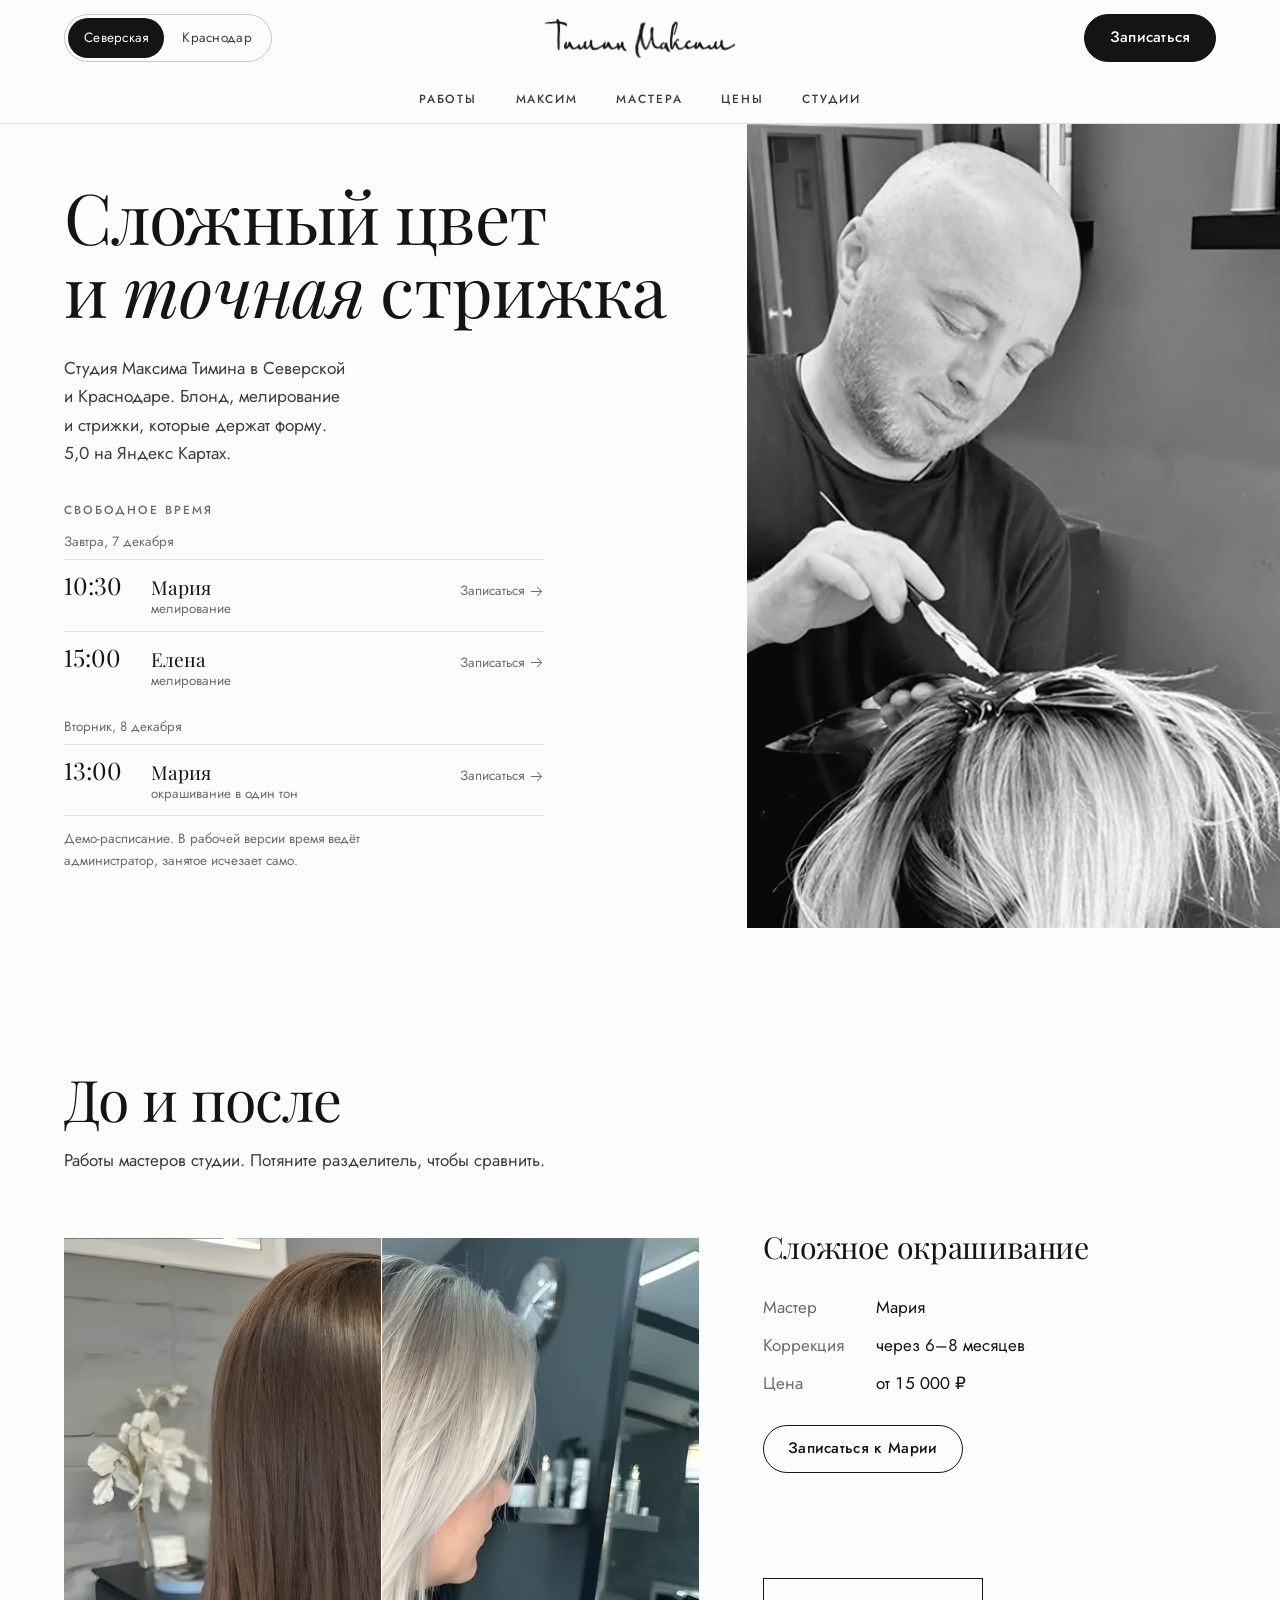
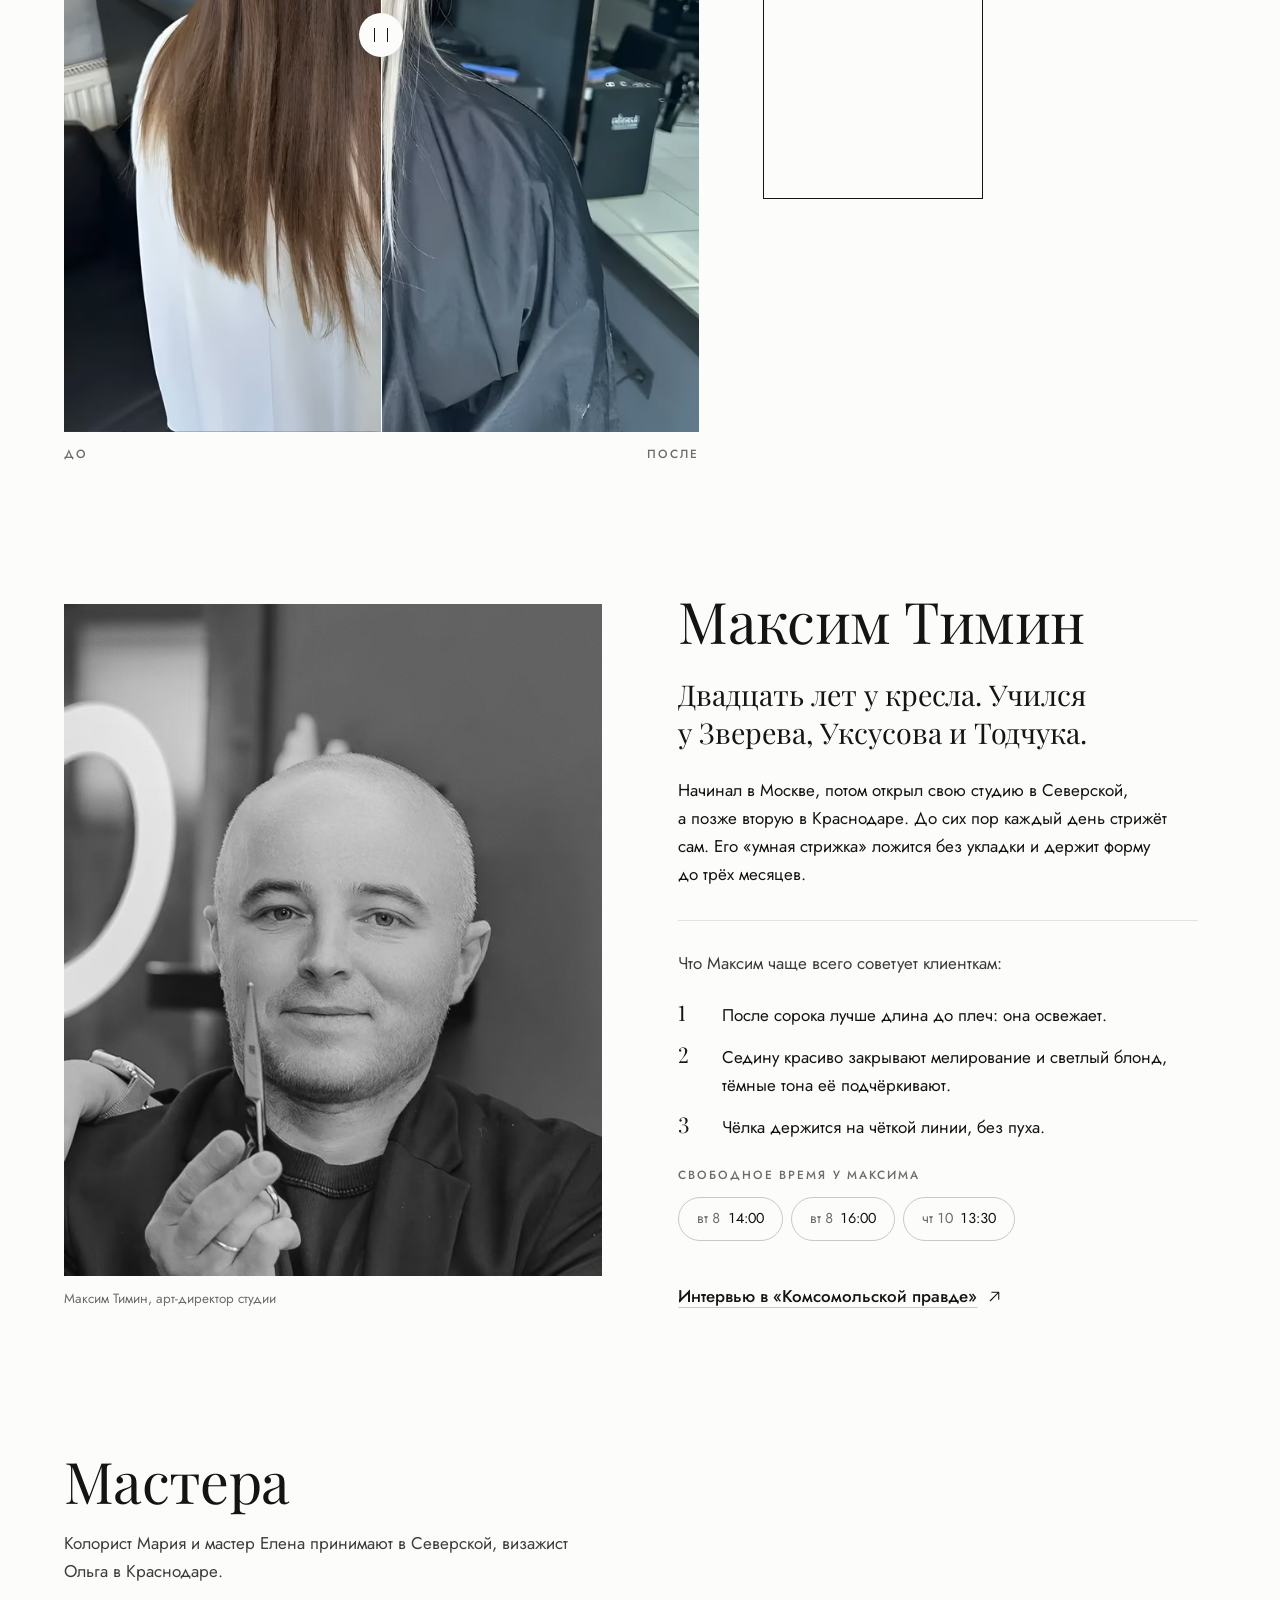
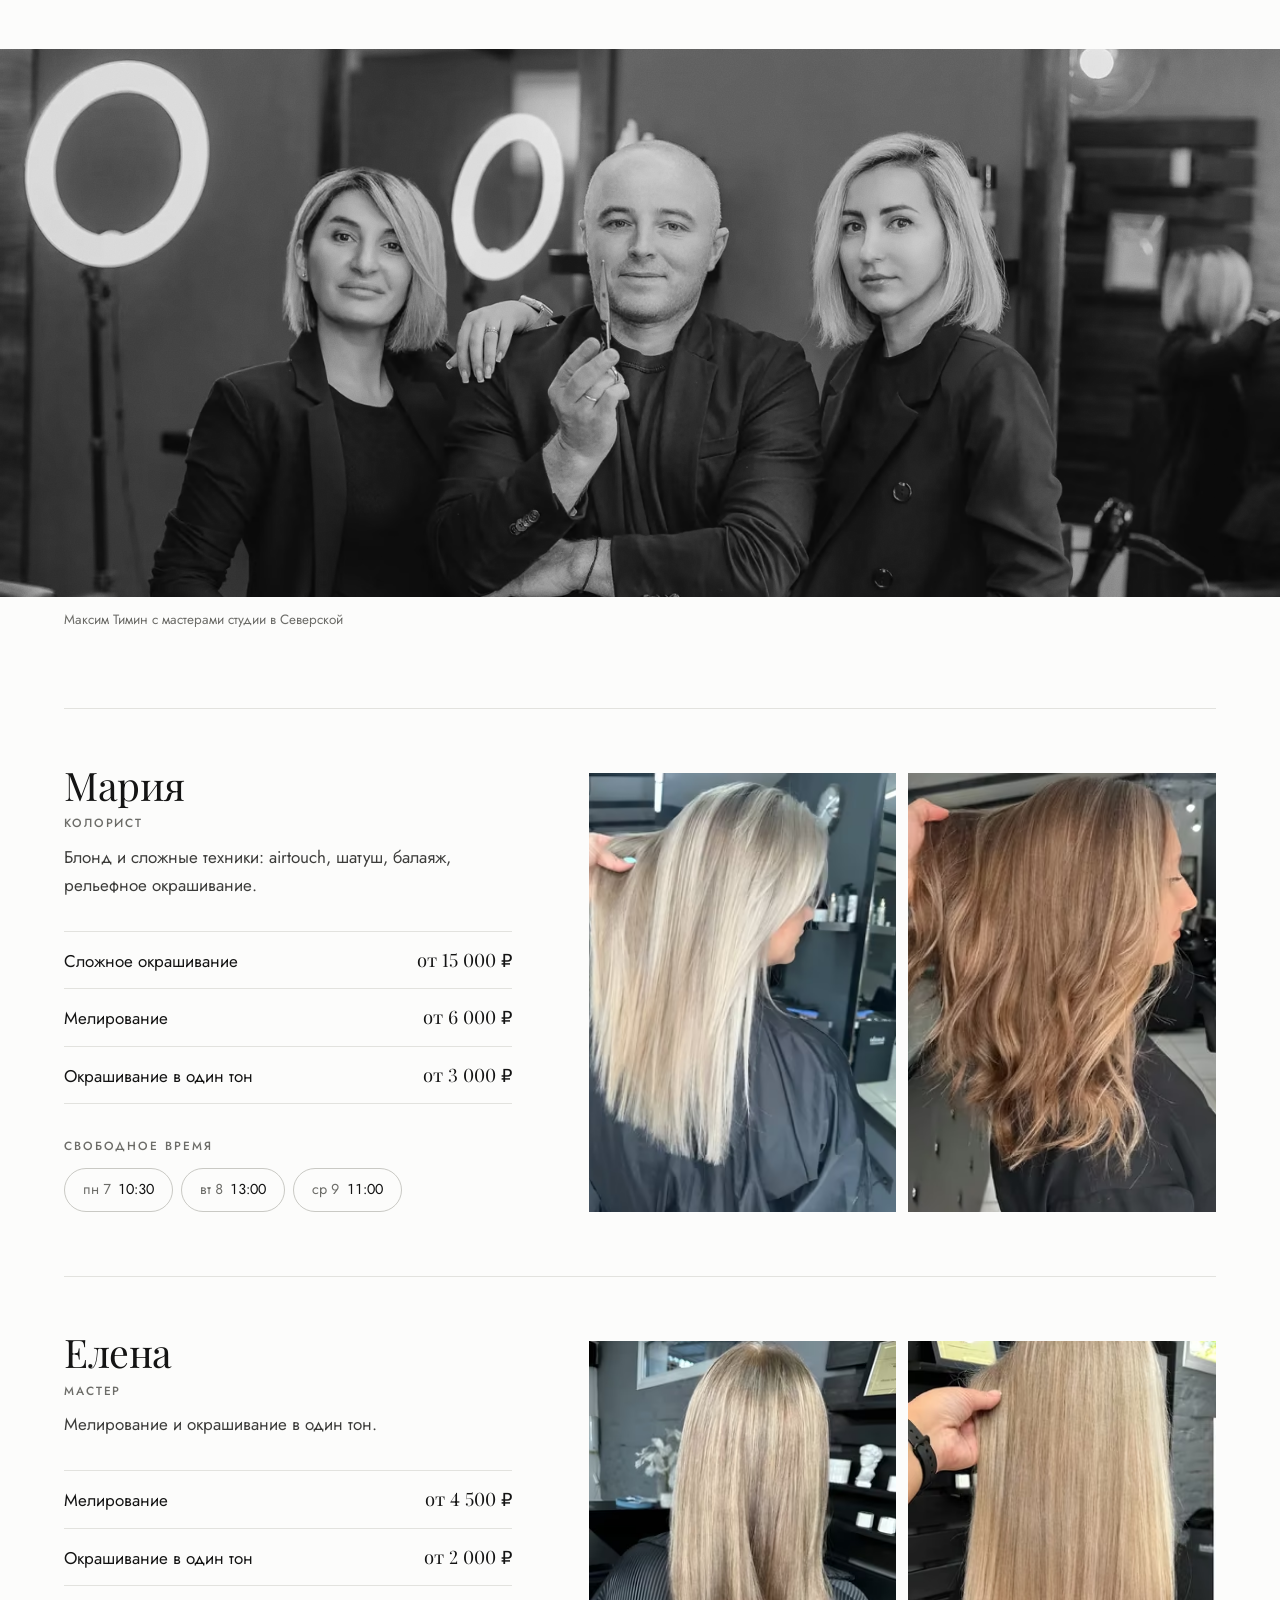
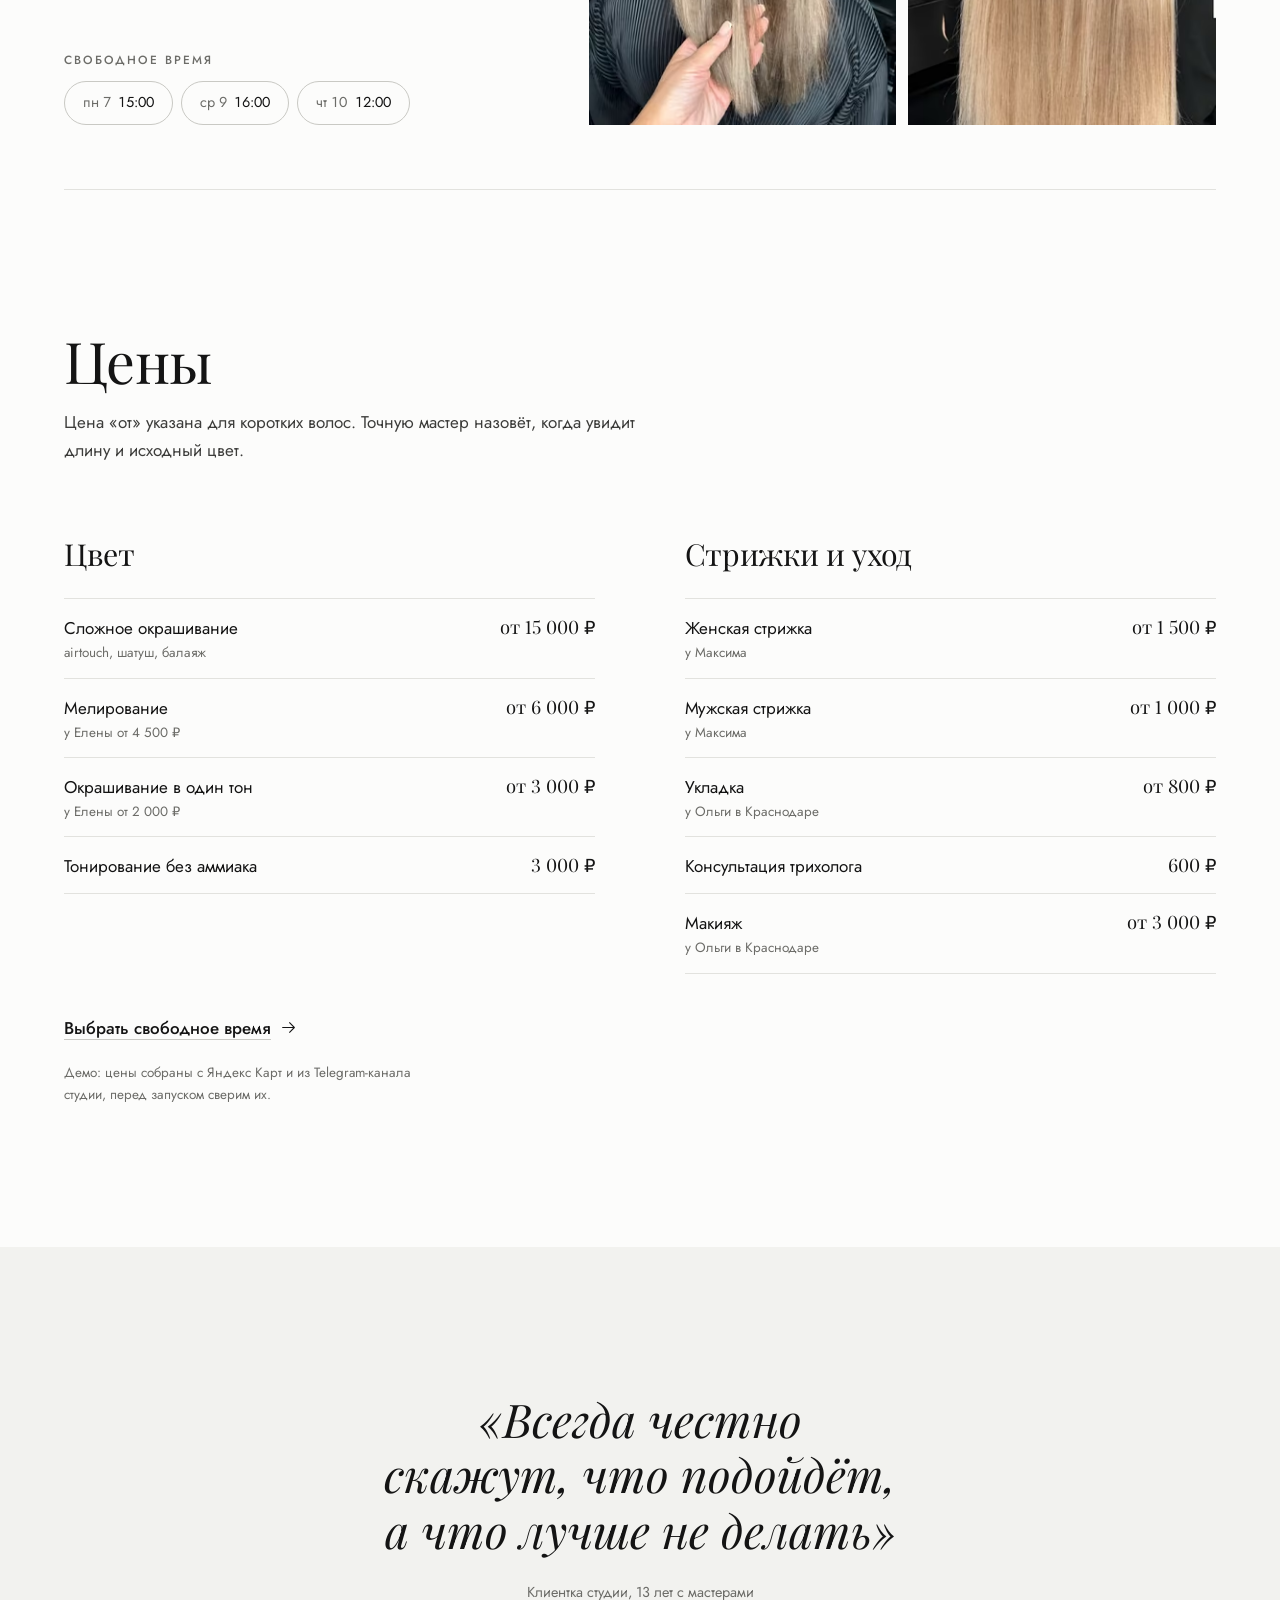
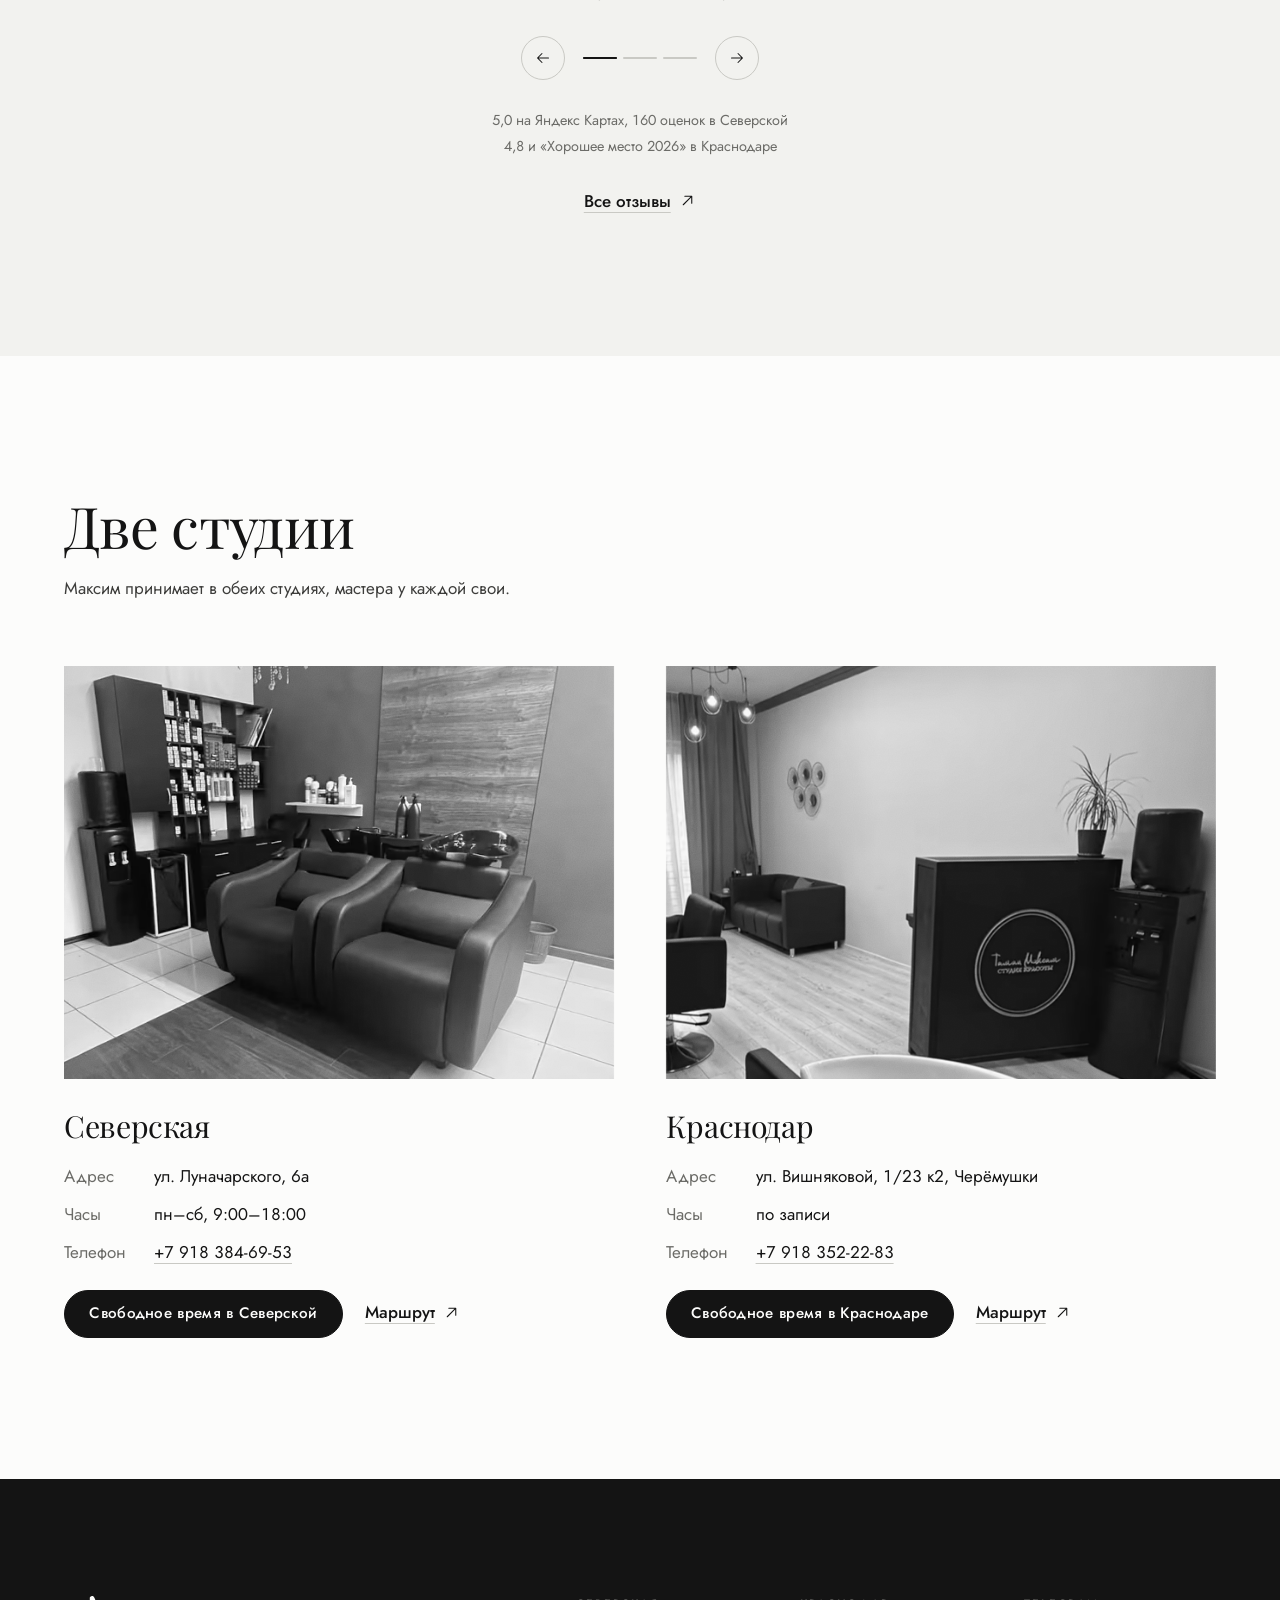
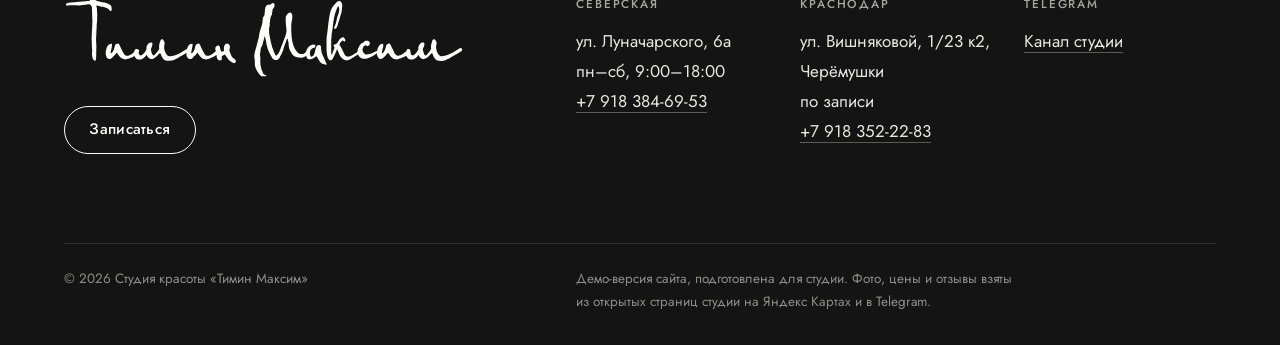
==== index.html @ d190ecc7 "Сайт 2026-10-08 00:38" ====
<!doctype html>
<html lang="ru">
<head>
<meta charset="utf-8">
<meta name="robots" content="noindex, nofollow">
<meta name="viewport" content="width=device-width, initial-scale=1, viewport-fit=cover">
<title>Тимин Максим · студия красоты</title>
<meta name="description" content="Сложное окрашивание, блонд и стрижки у Максима Тимина в Северской и Краснодаре. Ближайшее свободное время и запись онлайн.">
<meta name="theme-color" content="#FCFCFB">
<link rel="icon" href="img/favicon.svg" type="image/svg+xml">
<link rel="apple-touch-icon" href="img/apple-touch-icon.png">
<meta property="og:type" content="website">
<meta property="og:locale" content="ru_RU">
<meta property="og:site_name" content="Тимин Максим">
<meta property="og:title" content="Тимин Максим · сложный цвет и точная стрижка">
<meta property="og:description" content="Студия Максима Тимина в Северской и Краснодаре. Ближайшее свободное время и запись онлайн.">
<meta property="og:image" content="https://lxxryxcx-ai.github.io/timin/img/og.jpg">
<meta property="og:url" content="https://lxxryxcx-ai.github.io/timin/">
<meta property="og:image:width" content="1200">
<meta property="og:image:height" content="630">
<meta name="twitter:card" content="summary_large_image">
<script type="application/ld+json">
[{"@context":"https://schema.org","@type":"HairSalon","name":"Тимин Максим, студия красоты (Северская)","telephone":"+7 918 384-69-53","address":{"@type":"PostalAddress","streetAddress":"ул. Луначарского, 6а","addressLocality":"станица Северская","addressRegion":"Краснодарский край","addressCountry":"RU"},"openingHours":"Mo-Sa 09:00-18:00","priceRange":"от 1 000 ₽"},
{"@context":"https://schema.org","@type":"HairSalon","name":"Тимин Максим, студия красоты (Краснодар)","telephone":"+7 918 352-22-83","address":{"@type":"PostalAddress","streetAddress":"ул. Вишняковой, 1/23 к2","addressLocality":"Краснодар","addressRegion":"Краснодарский край","addressCountry":"RU"},"priceRange":"от 1 000 ₽"}]
</script>
<link rel="preload" as="image" type="image/avif" media="(max-width:900px)" imagesrcset="img/hero-m-320.avif 320w, img/hero-m-480.avif 480w, img/hero-m-640.avif 640w, img/hero-m-800.avif 800w, img/hero-m-1000.avif 1000w, img/hero-m-1200.avif 1200w" imagesizes="100vw" fetchpriority="high">
<link rel="preload" as="image" type="image/avif" media="(min-width:901px)" imagesrcset="img/hero-d-320.avif 320w, img/hero-d-480.avif 480w, img/hero-d-640.avif 640w, img/hero-d-800.avif 800w, img/hero-d-1000.avif 1000w, img/hero-d-1200.avif 1200w, img/hero-d-1600.avif 1600w" imagesizes="42vw" fetchpriority="high">
<link rel="preload" href="fonts/Playfair-400.woff2" as="font" type="font/woff2" crossorigin>
<link rel="preload" href="fonts/Playfair-italic-400.woff2" as="font" type="font/woff2" crossorigin>
<link rel="preload" href="fonts/Jost-400.woff2" as="font" type="font/woff2" crossorigin>
<style>@font-face{font-family:Jost;font-style:normal;font-weight:400;font-display:swap;src:url(fonts/Jost-400.woff2) format("woff2")}@font-face{font-family:Jost;font-style:normal;font-weight:500;font-display:swap;src:url(fonts/Jost-500.woff2) format("woff2")}@font-face{font-family:Playfair Display;font-style:normal;font-weight:400;font-display:swap;src:url(fonts/Playfair-400.woff2) format("woff2")}@font-face{font-family:Playfair Display;font-style:italic;font-weight:400;font-display:swap;src:url(fonts/Playfair-italic-400.woff2) format("woff2")}</style>
<script>(function(){var s=[],a=!1;function u(t){var e=t.parentNode;a||!e||e.tagName!=="PICTURE"||!e.hasAttribute("data-later")||(t.hasAttribute("srcset")&&(t.setAttribute("data-hold-srcset",t.getAttribute("srcset")),t.removeAttribute("srcset")),t.tagName==="IMG"&&t.hasAttribute("src")&&(t.setAttribute("data-hold-src",t.getAttribute("src")),t.removeAttribute("src")),s.push(t))}var i=new MutationObserver(function(t){t.forEach(function(e){e.addedNodes.forEach(function(r){r.nodeType===1&&(r.tagName==="SOURCE"||r.tagName==="IMG"?u(r):r.querySelectorAll&&[].forEach.call(r.querySelectorAll("picture[data-later] > *"),u))})})});i.observe(document.documentElement,{childList:!0,subtree:!0});function c(t,e){var r=t.getAttribute("data-hold-"+e);t.removeAttribute("data-hold-"+e),r!==null&&!t.hasAttribute(e)&&t.setAttribute(e,r)}function o(){a||(a=!0,i.disconnect(),s.forEach(function(t){c(t,"srcset"),c(t,"src")}))}document.addEventListener("load",function(t){t.target.closest&&t.target.closest(".hero-photo")&&o()},!0),document.addEventListener("error",function(t){t.target.closest&&t.target.closest(".hero-photo")&&o()},!0),addEventListener("scroll",o,{once:!0,passive:!0}),setTimeout(o,4e3)})();</script>
<style>:root{--paper:#FCFCFB;--ink:#141414;--ink-2:#3D3D3B;--mute:#6C6C68;--rule:#E2E2DE;--rule-2:#C9C9C4;--wash:#F2F2EF;--serif:"Playfair Display","Didot","Bodoni 72",Georgia,serif;--sans:"Jost","Futura","Century Gothic","Segoe UI",sans-serif;--t-display:clamp(2.6rem,1.55rem + 4.4vw,5.6rem);--t-h2:clamp(2.2rem,1.5rem + 2.6vw,3.9rem);--t-h3:clamp(1.45rem,1.25rem + .8vw,1.95rem);--t-body:1.0625rem;--t-small:.9rem;--t-caps:.74rem;--gutter:clamp(20px,5vw,72px);--maxw:1320px;--ease:cubic-bezier(.22,1,.36,1);--ease-soft:cubic-bezier(.4,0,.2,1);--t-hover:.4s;--ease-fill:cubic-bezier(.5,0,.15,1);--t-fill:.6s;color-scheme:light}*,*:before,*:after{box-sizing:border-box}html{-webkit-tap-highlight-color:transparent}picture{display:contents}source{display:none}html{-webkit-text-size-adjust:100%;scroll-behavior:smooth;scroll-padding-top:96px}body{margin:0;background:var(--paper);color:var(--ink);font:400 var(--t-body)/1.65 var(--sans);-webkit-font-smoothing:antialiased;text-rendering:optimizeLegibility;caret-color:var(--ink)}::selection{background:var(--ink);color:var(--paper)}.foot ::selection,.lb ::selection,.pill--ink::selection,.pill--ink ::selection{background:var(--paper);color:var(--ink)}img{max-width:100%;height:auto;display:block}a{color:inherit;text-underline-offset:.28em;text-decoration-thickness:1px}button,select{font:inherit;color:inherit}:focus-visible{outline:1px solid var(--ink);outline-offset:4px}.foot :focus-visible,.lb :focus-visible{outline-color:var(--paper)}[hidden]{display:none!important}.sr-only{position:absolute;width:1px;height:1px;margin:-1px;overflow:hidden;clip:rect(0,0,0,0);white-space:nowrap;border:0}h1,h2,h3{font-family:var(--serif);font-weight:400;margin:0;text-wrap:balance;letter-spacing:-.012em}h1 em,h2 em{font-style:italic}p{margin:0;text-wrap:pretty}.wrap{max-width:var(--maxw);margin-inline:auto;padding-inline:var(--gutter)}.caps{font-size:var(--t-caps);letter-spacing:.16em;text-transform:uppercase;font-weight:500}.mute{color:var(--mute)}.num{font-variant-numeric:tabular-nums lining-nums}.ic{width:1em;height:1em;flex:none;fill:currentColor}@supports not selector(::-webkit-scrollbar){html{scrollbar-color:#C9C9C4 var(--paper);scrollbar-width:thin}}::-webkit-scrollbar{width:10px;height:6px}::-webkit-scrollbar-track{background:var(--paper)}::-webkit-scrollbar-thumb{background:#c9c9c4;border-radius:999px;border:3px solid var(--paper)}.wordmark{display:block;aspect-ratio:3489/733;height:auto}.pill{display:inline-flex;align-items:center;justify-content:center;gap:.6em;min-height:48px;padding:0 1.6em;border-radius:999px;border:1px solid var(--ink);background:transparent;font-weight:500;font-size:.95rem;letter-spacing:.02em;text-decoration:none;cursor:pointer;white-space:nowrap;transition:background-color var(--t-hover) var(--ease-soft),color var(--t-hover) var(--ease-soft),border-color var(--t-hover) var(--ease-soft),transform .15s var(--ease)}.pill:active{transform:translateY(1px)}.pill--ink{background:var(--ink);color:var(--paper)}.pill--quiet{border-color:var(--rule-2)}.pill,.chip{position:relative}@media(hover:hover){.pill:hover{background:var(--ink);color:var(--paper)}.pill--ink:hover,.pill--light:hover{background:var(--paper);color:var(--ink)}}.textlink{position:relative;display:inline-flex;align-items:center;gap:.5em;font-weight:500;text-decoration:underline;text-decoration-color:var(--rule-2);transition:text-decoration-color var(--t-hover) var(--ease-soft)}@media(hover:hover){.textlink:hover{text-decoration-color:var(--ink)}}.textlink .ic{transition:transform .3s var(--ease)}.textlink:after{content:"";position:absolute;top:-8px;right:-4px;bottom:-8px;left:-4px}@media(hover:hover){.textlink:hover .ic{transform:translate(3px)}}.mast{position:sticky;top:env(safe-area-inset-top,0px);z-index:40;background:var(--paper);border-bottom:1px solid transparent;transition:border-color .3s var(--ease)}.mast.is-stuck{border-bottom-color:var(--rule)}.mast-row{display:grid;grid-template-columns:1fr auto 1fr;align-items:center;gap:16px;min-height:76px}.mast .brand{position:relative;color:var(--ink);text-decoration:none;justify-self:center}.brand:after{content:"";position:absolute;top:-8px;right:-6px;bottom:-8px;left:-6px}.mast-left{justify-self:start}.mast-right{justify-self:end;display:flex;gap:12px;align-items:center}.subnav{border-bottom:1px solid var(--rule)}@media(max-width:900px){.subnav{display:none}}.subnav .wrap{display:flex;justify-content:center;gap:clamp(20px,3vw,44px);padding-block:12px 14px}.subnav a{text-decoration:none;color:var(--ink-2);transition:color var(--t-hover) var(--ease-soft)}@media(hover:hover){.subnav a:hover{color:var(--ink)}}.branch{display:inline-flex;gap:2px;padding:3px;border:1px solid var(--rule-2);border-radius:999px;position:relative}.branch:before{content:"";position:absolute;top:3px;bottom:3px;left:0;width:var(--bw,0px);transform:translate(var(--bx,0px));border-radius:999px;background:var(--ink);transition:transform var(--t-fill) var(--ease-fill),width var(--t-fill) var(--ease-fill)}.branch:not(.ready):before{transition:none}.branch button{position:relative;z-index:1;display:inline-flex;align-items:center;min-height:40px;border:0;background:none;border-radius:999px;padding:0 16px;font-size:.84rem;letter-spacing:.02em;color:var(--ink-2);cursor:pointer;transition:background-color var(--t-hover) var(--ease-soft),color .18s var(--ease-soft)}.branch button:after{content:"";position:absolute;top:-4px;right:-1px;bottom:-4px;left:-1px}.branch button:focus-visible{outline-offset:-1px}.branch button[aria-pressed=true]:focus-visible{outline-color:var(--paper);outline-offset:-4px}.branch button[aria-pressed=true]{color:var(--paper);transition:color .3s var(--ease-soft) .1s}.branch:not(.ready) button[aria-pressed=true]{background:var(--ink)}@media(hover:hover){.branch button[aria-pressed=false]:hover{color:var(--ink);background:var(--wash)}}@media(max-width:900px){.mast-row{grid-template-columns:auto 1fr;min-height:64px}.mast .brand{justify-self:start;order:-1}.mast-left,.mast-nav{display:none}.mast-right .pill{min-height:44px;padding:0 1.15em;font-size:.88rem}}.hero{container-type:inline-size;display:grid;grid-template-columns:minmax(0,7fr) minmax(0,5fr);min-height:min(calc(100svh - 120px),820px)}.hero-copy{display:flex;flex-direction:column;justify-content:flex-start;gap:28px;padding:max(56px,calc((min(100svh - 120px,820px) - 700px)/2)) clamp(24px,4vw,64px) 56px;padding-left:max(var(--gutter),calc((100cqw - var(--maxw))/2 + var(--gutter)));min-width:0}.hero h1{font-size:clamp(2.6rem,1.5rem + 3.6vw,4.5rem);line-height:1.04}.hero h1 .nw{white-space:nowrap}@media(max-width:900px){.hero h1{font-size:min(clamp(2.6rem,1.5rem + 3.6vw,4.5rem),calc((100cqw - 2 * var(--gutter)) / 8.8))}}@media(min-width:901px)and (max-width:1099px){.hero h1{font-size:5.4vw}}.film{position:relative}.film:after{content:"";position:absolute;top:0;right:0;bottom:0;left:0;pointer-events:none;opacity:.16;mix-blend-mode:overlay;background-image:url("data:image/svg+xml;utf8,<svg xmlns='http://www.w3.org/2000/svg' width='220' height='220'><filter id='n'><feTurbulence type='fractalNoise' baseFrequency='.85' numOctaves='2' stitchTiles='stitch'/><feColorMatrix values='0 0 0 0 .5  0 0 0 0 .5  0 0 0 0 .5  0 0 0 1.4 -.2'/></filter><rect width='100%' height='100%' filter='url(%23n)'/></svg>")}.hero .lede{max-width:34ch;color:var(--ink-2);font-size:1.08rem}.hero-photo{margin:0;position:relative;min-height:520px;background:var(--wash)}.hero-photo img{position:absolute;top:0;right:0;bottom:0;left:0;width:100%;height:100%;object-fit:cover;object-position:50% 28%}.slots-block{display:grid;gap:12px;margin-top:4px;max-width:30rem}.slots-top{display:flex;justify-content:space-between;align-items:center;gap:12px;flex-wrap:wrap}.hero .branch-m{display:none}.slots{list-style:none;margin:0;padding:0;display:grid}.slots .tt-day{font-size:.84rem;color:var(--mute);padding:14px 0 6px}.slots .tt-day:first-child{padding-top:0}.slot{display:grid;grid-template-columns:4.3rem minmax(0,1fr) auto;align-items:baseline;gap:4px 18px;width:100%;padding:13px 0;border:0;border-top:1px solid var(--rule);background:none;text-align:left;cursor:pointer;color:var(--ink)}.slots li:last-child .slot{border-bottom:1px solid var(--rule)}.slot:focus-visible{outline:0;border-top-color:var(--ink);box-shadow:0 1px 0 var(--ink);position:relative;z-index:1}.slots li:last-child .slot:focus-visible{border-bottom-color:var(--ink);box-shadow:none}.slot:focus-visible .go{color:var(--ink)}.slot .go,.slot .pick{grid-column:3;grid-row:1;justify-self:end}.slot .go{display:inline-flex;align-items:center;gap:.4em;font-size:.84rem;color:var(--mute);transition:color var(--t-hover) var(--ease-soft),opacity .3s var(--ease-soft) .14s}.slot .go .ic{width:15px;height:15px;transition:transform .3s var(--ease)}@media(hover:hover){.slot:hover .go{color:var(--ink)}}@media(hover:hover){.slot:hover .go .ic{transform:translate(3px)}}.slot .t{font-family:var(--serif);font-size:1.5rem;line-height:1;font-variant-numeric:lining-nums tabular-nums}.slot .who{font-family:var(--serif);font-size:1.2rem;line-height:1.2}.slot .who small{display:block;font-family:var(--sans);font-size:.84rem;color:var(--mute);margin-top:2px}.slot .pick{display:inline-block;opacity:0;transform:scale(.9);pointer-events:none;transition:opacity .14s cubic-bezier(.4,0,1,1),transform .14s cubic-bezier(.4,0,1,1);font-size:.74rem;letter-spacing:.16em;text-transform:uppercase;font-weight:500;padding:6px 10.85px 6px 11.25px;border-radius:999px;background:var(--ink);color:var(--paper)}.slot[aria-pressed=true] .go{opacity:0;transition:color var(--t-hover) var(--ease-soft),opacity .14s cubic-bezier(.4,0,1,1)}.slot[aria-pressed=true] .pick{opacity:1;transform:none;transition:opacity .35s var(--ease-soft) .14s,transform .55s var(--ease) .14s}.demo{font-size:.84rem;color:var(--mute);max-width:46ch}@media(max-width:900px){.hero{grid-template-columns:1fr;min-height:0}.hero-photo{order:-1;min-height:0;aspect-ratio:4/3;max-width:100%}.hero-photo img{object-position:50% 8%}.hero-copy{padding:32px var(--gutter) 48px;gap:22px}.hero .branch-m{display:inline-flex}}section{padding-block:clamp(80px,11vw,160px)}section[id]{scroll-margin-top:calc(29px - clamp(80px,11vw,160px))}#maxim,#masters,#prices{scroll-margin-top:29px}.sh{display:grid;gap:18px;margin-bottom:clamp(36px,5vw,64px);max-width:60ch}.sh h2{font-size:var(--t-h2);line-height:1.04}.sh p{color:var(--ink-2)}.works{display:grid;grid-template-columns:minmax(0,7fr) minmax(0,5fr);column-gap:clamp(32px,5vw,80px);row-gap:12px;align-items:start}.cmp-wrap{display:contents}.cmp{grid-column:1;grid-row:1}.cmp-cap{grid-column:1;grid-row:2}.work-info{grid-column:2;grid-row:1}.cmp{position:relative;aspect-ratio:4/5;width:100%;max-width:100%;overflow:hidden;background:var(--wash);touch-action:pan-y;user-select:none;-webkit-user-select:none}.cmp img{position:absolute;top:0;right:0;bottom:0;left:0;width:100%;height:100%;object-fit:cover;pointer-events:none;transition:opacity .45s var(--ease)}.cmp.is-swap img{opacity:0}.work-info [id^=w-]{transition:opacity .35s var(--ease),background-color var(--t-hover) var(--ease-soft),color var(--t-hover) var(--ease-soft),border-color var(--t-hover) var(--ease-soft)}.work-info>:not(.thumbs){transition:opacity .35s var(--ease)}.work-info.is-swap>:not(.thumbs){opacity:0}.cmp .before{clip-path:inset(0 calc(100% - var(--pos,50%)) 0 0)}.cmp .bar{position:absolute;top:0;bottom:0;left:var(--pos,50%);width:1px;margin-left:-.5px;background:#fff;pointer-events:none}.cmp .knob{position:absolute;top:50%;left:var(--pos,50%);width:44px;height:44px;margin:-22px 0 0 -22px;border-radius:999px;background:var(--paper);display:grid;place-items:center;pointer-events:none;box-shadow:0 6px 18px #1414142e}.cmp .knob:before{content:"";width:14px;height:14px;border-left:1px solid var(--ink);border-right:1px solid var(--ink)}.cmp{cursor:ew-resize}.cmp input{position:absolute;top:0;right:0;bottom:0;left:0;width:100%;height:100%;margin:0;opacity:0;pointer-events:none}@property --pos{syntax:"<percentage>";inherits:true;initial-value:50%}.cmp input:focus-visible~.knob{outline:1px solid #fff;outline-offset:4px}.cmp-cap{display:flex;justify-content:space-between}.work-info{display:flex;flex-direction:column;gap:28px;min-width:0}@media(min-width:901px){.works{align-items:stretch}.cmp{min-height:100%}.work-info .thumbs{margin-top:auto}.work-info h3{margin-top:-.2825em}}.work-info h3{font-size:var(--t-h3);line-height:1.15}.facts{margin:0;display:grid;grid-template-columns:5em minmax(0,1fr);gap:10px 28px}.facts dt{color:var(--mute)}.facts dd{margin:0;font-variant-numeric:tabular-nums lining-nums}.facts>div{display:contents}.thumbs{display:grid;grid-template-columns:repeat(4,minmax(0,1fr));gap:8px}.thumbs button{padding:0;border:0;background:none;cursor:pointer;position:relative}.thumbs button img{clip-path:inset(0);transition:clip-path .45s var(--ease)}.thumbs button:after{content:"";position:absolute;top:0;right:0;bottom:0;left:0;border:1px solid var(--ink);opacity:0;pointer-events:none;transition:opacity var(--t-hover) var(--ease-soft),border-color var(--t-hover) var(--ease-soft)}.thumbs button[aria-selected=true] img{clip-path:inset(5px)}.thumbs button[aria-selected=true]:after{opacity:1}@media(hover:hover){.thumbs button[aria-selected=false]:hover img{clip-path:inset(5px)}.thumbs button[aria-selected=false]:hover:after{opacity:1;border-color:var(--rule-2)}}.thumbs button:focus-visible{outline-offset:4px}.thumbs img{aspect-ratio:4/5;width:100%;object-fit:cover}@media(min-width:960px){.thumbs{grid-template-columns:repeat(2,minmax(0,1fr));gap:12px}.thumbs img{aspect-ratio:1}}@media(max-width:900px){.works{grid-template-columns:minmax(0,1fr)}.work-info{grid-column:1;grid-row:3;margin-top:24px}.work-info .thumbs{margin-bottom:12px}}.feature{display:grid;grid-template-columns:minmax(0,6fr) minmax(0,6fr);gap:clamp(32px,6vw,96px);align-items:start}.feature figure{margin:0}.feature figure img{width:100%;aspect-ratio:4/5;object-fit:cover;object-position:50% 30%}.feature figcaption{margin-top:12px;font-size:.84rem;color:var(--mute)}.feature .txt{display:flex;flex-direction:column;gap:24px;min-width:0;max-width:52ch}@media(min-width:901px){.feature{align-items:stretch}.feature figure{display:flex;flex-direction:column}.feature figure .film{flex:1 0 auto;aspect-ratio:4/5}.feature figure img{height:100%;aspect-ratio:auto}.feature h2{margin-top:-.2275em}.feature .txt>:last-child{margin-top:auto}}.feature h2{font-size:var(--t-h2);line-height:1.04}.feature .lead{font-family:var(--serif);font-size:clamp(1.35rem,1.15rem + .8vw,1.8rem);line-height:1.35}.rules-in{margin-top:8px;padding-top:28px;border-top:1px solid var(--rule);color:var(--ink-2)}.rules{list-style:none;margin:0;padding:0;display:grid;gap:14px;counter-reset:r}.rules li{display:grid;grid-template-columns:32px 1fr;gap:12px;align-items:baseline;counter-increment:r}.rules li:before{content:counter(r);font-family:var(--serif);font-size:1.35rem;line-height:1;font-variant-numeric:lining-nums}@media(max-width:900px){.feature{grid-template-columns:1fr}}.band{margin:0}.band img{width:100%;aspect-ratio:21/9;object-fit:cover;object-position:50% 32%}@media(max-width:700px){.band img{aspect-ratio:4/3}}.band figcaption{font-size:.84rem;margin-top:12px}.masters{display:grid;margin-top:clamp(40px,6vw,80px)}.m{display:grid;grid-template-columns:minmax(0,5fr) minmax(0,7fr);grid-template-areas:"head shots" "prices shots" "when shots";grid-template-rows:auto auto 1fr;gap:32px clamp(32px,6vw,96px);padding-block:clamp(40px,5vw,64px);border-top:1px solid var(--rule);align-items:start}.masters{border-bottom:1px solid var(--rule)}.m.no-shots{grid-template-columns:repeat(3,minmax(0,1fr));grid-template-areas:"head prices when";grid-template-rows:auto}.m-head{grid-area:head;display:grid;gap:10px;min-width:0}.m h3{font-size:clamp(1.9rem,1.5rem + 1.2vw,2.6rem);line-height:1.05}.m-head .role{margin-top:-2px}.m-head p:last-child{color:var(--ink-2);max-width:40ch}.m-prices{grid-area:prices;min-width:0}.m .shots{grid-area:shots;display:grid;grid-template-columns:repeat(2,minmax(0,1fr));gap:12px}.m .shots picture{display:block;min-width:0}@media(min-width:901px){.m .shots{align-self:stretch;grid-auto-rows:1fr}.m .shots img{height:100%;min-height:100%}.m h3{margin-top:-.2325em}.m:not(.no-shots) .when{align-self:end}}.m .shots img{aspect-ratio:4/5;width:100%;object-fit:cover;cursor:zoom-in;transition:opacity var(--t-hover) var(--ease-soft)}.m .when{grid-area:when;display:grid;gap:12px;align-content:start}@media(min-width:901px){.m.no-shots .when{margin-top:-5px}}.chips{display:flex;flex-wrap:wrap;gap:8px}.chip .cd{color:var(--mute);margin-right:.5em;transition:color var(--t-hover) var(--ease-soft)}.chip[aria-pressed=true] .cd{color:#a7a7a2}.chip{min-height:44px;padding:0 18px;border-radius:999px;border:1px solid var(--rule-2);background:none;cursor:pointer;font-size:.9rem;font-variant-numeric:tabular-nums lining-nums;transition:background-color var(--t-hover) var(--ease-soft),color var(--t-hover) var(--ease-soft),border-color var(--t-hover) var(--ease-soft)}@media(hover:hover){.chip:hover{border-color:var(--ink)}}.chip:focus-visible{outline-offset:2px}.chip[aria-pressed=true]{border-color:var(--ink);background:var(--ink);color:var(--paper)}@media(max-width:900px){.m,.m.no-shots{grid-template-columns:minmax(0,1fr);grid-template-areas:"head" "shots" "prices" "when";grid-template-rows:auto;gap:24px}.m.no-shots{grid-template-areas:"head" "prices" "when"}}.prices{display:grid;grid-template-columns:repeat(2,minmax(0,1fr));gap:clamp(40px,7vw,120px)}.pg h3{font-size:var(--t-h3);margin-bottom:20px}.pr{display:flex;justify-content:space-between;align-items:baseline;gap:24px;padding-block:13px;border-top:1px solid var(--rule)}.pr:last-child{border-bottom:1px solid var(--rule)}.pr small{display:block;color:var(--mute);font-size:.84rem}.pr .v{white-space:nowrap;font-family:var(--serif);font-size:1.15rem;font-variant-numeric:lining-nums tabular-nums}.pgo{margin-top:40px}.pgo+.demo{margin-top:20px}.pnote{margin-top:20px;font-size:.84rem;color:var(--mute);max-width:70ch}@media(max-width:800px){.prices{grid-template-columns:1fr}}.reviews{display:grid;justify-items:center;text-align:center;gap:28px}.reviews .rating{font-size:var(--t-small);line-height:1.75;text-wrap:wrap}.reviews h2{font-size:var(--t-h2)}.qstage{display:grid;width:min(100%,46rem);margin-top:4px}.qslide{grid-area:1/1;margin:0;display:grid;align-content:center;gap:22px;pointer-events:none}.qslide>*{opacity:0}.qslide.is-on{pointer-events:auto}.qslide.is-on>*{opacity:1}.qslide blockquote{margin:0;text-wrap:balance}.qslide q{font-family:var(--serif);font-style:italic;font-size:clamp(1.8rem,1.3rem + 2vw,3rem);line-height:1.2;quotes:"\ab" "\bb";text-wrap:balance}.qslide figcaption{color:var(--mute);font-size:var(--t-small)}.qnav{display:flex;gap:18px;align-items:center;margin-top:4px}.qbars{display:flex;gap:6px}.qbars button{width:34px;height:44px;padding:0;border:0;background:none;cursor:pointer;position:relative}.qbars button:before,.qbars button:after{content:"";position:absolute;left:0;right:0;top:50%;height:2px;margin-top:-1px;border-radius:2px}.qbars button:before{background:var(--rule-2);transition:background-color var(--t-hover) var(--ease-soft)}@media(hover:hover){.qbars button[aria-selected=false]:hover:before{background:#a7a7a2}}.qbars button[aria-selected=true]:before{background:var(--mute)}.qbars button:focus-visible{outline:0}.qbars button:focus-visible:before{border-radius:999px;box-shadow:0 0 0 4px var(--wash),0 0 0 5px var(--ink)}.qbars button:after{background:var(--ink);transform:scaleX(0);transform-origin:left}.qbars button.done:after{transform:none;background:var(--rule-2)}.qbars button[aria-selected=true]:after{animation:qfill var(--qdur,6s) linear forwards}.reviews.is-paused .qbars button[aria-selected=true]:after,.reviews:not(.is-live) .qbars button[aria-selected=true]:after{animation-play-state:paused}@media(prefers-reduced-motion:reduce){.qbars button[aria-selected=true]:after{transform:none}}@keyframes qfill{to{transform:none}}.qnav>button{width:44px;height:44px;border-radius:999px;border:1px solid var(--rule-2);background:none;cursor:pointer;display:grid;place-items:center;transition:border-color var(--t-hover) var(--ease-soft)}@media(hover:hover){.qnav>button:hover{border-color:var(--ink)}}.qnav .ic{width:16px;height:16px}.qnav .flip{transform:scaleX(-1)}.studios{display:grid;grid-template-columns:repeat(2,minmax(0,1fr));gap:clamp(32px,4vw,56px)}.studio{display:grid;gap:18px;align-content:start;min-width:0}.studio img{width:100%;aspect-ratio:4/3;object-fit:cover}.studio h3{font-size:var(--t-h3);line-height:1.15;margin-top:12px}.studio dl{margin:0;display:grid;grid-template-columns:auto 1fr;gap:10px 28px}.studio dt{color:var(--mute)}.studio dd{margin:0;font-variant-numeric:tabular-nums lining-nums}.tel{position:relative;text-decoration:underline;text-decoration-color:var(--rule-2);text-underline-offset:.28em;font-variant-numeric:tabular-nums lining-nums;transition:text-decoration-color var(--t-hover) var(--ease-soft)}@media(hover:hover){.tel:hover{text-decoration-color:var(--ink)}}.tel:after,.foot address a:after{content:"";position:absolute;top:-10px;right:-4px;bottom:-10px;left:-4px}.foot address a{position:relative}.studio .row{display:flex;flex-wrap:wrap;align-items:baseline;gap:12px 22px;margin-top:6px}@media(max-width:800px){.studios{grid-template-columns:minmax(0,1fr)}}.foot{background:var(--ink);color:var(--paper);padding-block:clamp(72px,9vw,120px) 32px}body.pad-ease{transition:padding-bottom .45s var(--ease)}.foot-grid{display:grid;grid-template-columns:minmax(0,5fr) repeat(3,minmax(0,2fr));gap:40px 32px;align-items:start}.foot h3{font-family:var(--sans);font-size:var(--t-caps);letter-spacing:.16em;text-transform:uppercase;font-weight:500;color:#a7a7a2;margin-bottom:14px}.foot address{font-style:normal;line-height:1.75;color:#e6e6e2}.foot a:not(.pill){color:#e6e6e2;text-decoration-color:#5a5a57;transition:text-decoration-color var(--t-hover) var(--ease-soft)}@media(hover:hover){.foot a:not(.pill):hover{text-decoration-color:#e6e6e2}}.foot .brandcol{display:grid;gap:28px;justify-items:start}.pill--light{border-color:var(--paper);color:var(--paper)}@media(max-width:900px){.foot-grid{grid-template-columns:1fr 1fr}.foot .brandcol{grid-column:1 / -1}}@media(max-width:420px){.foot-grid{grid-template-columns:1fr}}a[href^="tel:"]{white-space:nowrap}.foot .wordmark{width:min(400px,70vw)}.foot-base{margin-top:clamp(56px,7vw,96px);padding-top:24px;border-top:1px solid #2C2C2A;display:grid;grid-template-columns:minmax(0,5fr) repeat(3,minmax(0,2fr));gap:12px 32px;font-size:.84rem;color:#8e8e89}.foot-base p{grid-column:2 / -1;max-width:60ch}@media(max-width:900px){.foot-base{grid-template-columns:minmax(0,1fr)}.foot-base p{grid-column:auto}}.book{position:fixed;left:0;right:0;bottom:0;z-index:50;background:var(--paper);border-top:1px solid var(--ink);padding:16px var(--gutter) calc(16px + env(safe-area-inset-bottom,0px));transform:translateY(105%);visibility:hidden;transition:transform .45s var(--ease),visibility 0s linear .45s}.book.is-open{transform:none;visibility:visible;transition:transform .45s var(--ease),visibility 0s}.book .in{max-width:calc(var(--maxw) - 2*var(--gutter));margin:0 auto;display:grid;grid-template-columns:minmax(0,1fr) auto;grid-template-areas:"what x" "act act" "note note";gap:12px 16px;align-items:center}.bk-what{grid-area:what;min-width:0;transition:opacity .2s var(--ease-soft)}.book.is-picking .bk-what,.book.is-picking .bk-x{opacity:0;pointer-events:none}.bk-what b{display:block;font-family:var(--serif);font-weight:400;font-size:1.35rem;line-height:1.2}.bk-what span{font-size:.84rem;color:var(--ink-2);font-variant-numeric:tabular-nums lining-nums}.bk-x{grid-area:x;width:48px;height:48px;border-radius:999px;border:1px solid var(--rule-2);background:none;cursor:pointer;display:grid;place-items:center;transition:border-color var(--t-hover) var(--ease-soft),opacity .2s var(--ease-soft)}@media(hover:hover){.bk-x:hover{border-color:var(--ink)}}.bk-x .ic{width:16px;height:16px}.bk-act{grid-area:act;display:grid;gap:10px;min-width:0}.bk-model{position:absolute;width:1px;height:1px;opacity:0;pointer-events:none}.pick{position:relative;min-width:0}.pick-btn{width:100%;min-height:48px;display:grid;grid-template-columns:minmax(0,1fr) auto auto;align-items:baseline;align-content:center;column-gap:14px;padding:0 18px 0 22px;border:1px solid var(--rule-2);border-radius:999px;background:var(--paper);color:var(--ink);font:inherit;font-size:.95rem;text-align:left;cursor:pointer;transition:border-color var(--t-hover) var(--ease-soft)}.pick-btn[aria-expanded=true]{border-color:var(--ink)}@media(hover:hover){.pick-btn:hover{border-color:var(--ink)}}.pick-btn:disabled{cursor:default;color:var(--ink);border-color:transparent;padding-inline:0}.pk-n{flex:1;min-width:0;white-space:nowrap;overflow:hidden;text-overflow:ellipsis}.pk-p{white-space:nowrap;font-family:var(--serif);font-size:1.15rem;line-height:1;font-variant-numeric:lining-nums tabular-nums}.pk-c{width:14px;height:14px;flex:none;align-self:center;transition:transform .35s var(--ease)}.pick-btn[aria-expanded=true] .pk-c{transform:rotate(180deg)}.pick-btn:disabled .pk-c{display:none}.pick-list{position:absolute;left:0;bottom:calc(100% + var(--lift,8px));min-width:100%;width:max-content;max-width:calc(100vw - 2*var(--gutter));z-index:2;margin:0;padding:8px;list-style:none;background:var(--paper);border:1px solid var(--rule-2);border-radius:33px;box-shadow:0 18px 40px -16px #14141447;outline:0;opacity:0;transform:translateY(6px);visibility:hidden;transition:opacity .2s var(--ease-soft),transform .3s var(--ease),visibility 0s linear .3s}.pick.is-open .pick-list{opacity:1;transform:none;visibility:visible;transition:opacity .2s var(--ease-soft),transform .3s var(--ease),visibility 0s}.pick-list li{position:relative;display:grid;grid-template-columns:minmax(0,1fr) auto auto;align-items:baseline;align-content:center;column-gap:18px;min-height:48px;padding:7px 14px;border-radius:24px;line-height:1.25;cursor:pointer;transition:background-color .2s var(--ease-soft)}.pick-list li .n{font-size:.95rem}.pick-list li:after{content:"";width:6px;height:6px;align-self:center;border-radius:999px;background:transparent}.pick-list li .p{white-space:nowrap;font-family:var(--serif);font-size:1.15rem;font-variant-numeric:lining-nums tabular-nums}.pick-list li.is-active{background:var(--wash)}.pick-list li[aria-selected=true]:after{background:var(--ink)}.pick-list:focus-visible{outline:0}.pick-list:focus-visible li.is-active{box-shadow:inset 0 0 0 1px var(--ink)}.bk-act .pill{width:auto}.bk-btns{display:flex;flex-wrap:wrap;gap:10px}#bk-send{flex:1 1 auto}#bk-call{flex:0 0 auto}.bk-note{grid-area:note;font-size:.84rem;color:var(--mute)}.lbl-short{display:none}@media(max-width:420px){.lbl-long{display:none}.lbl-short{display:inline}}@media(min-width:901px){.bk-act{grid-template-columns:minmax(0,1fr) auto}.bk-btns{display:flex}.bk-act .pill{width:auto}}@media(min-width:1200px){.book .in{grid-template-columns:minmax(0,1fr) auto auto;grid-template-areas:"what act x" "note note note"}.bk-act{grid-template-columns:minmax(220px,22rem) auto}}.lb{border:0;padding:0;margin:0;width:100vw;height:100dvh;max-width:none;max-height:none;background:transparent;overflow:hidden}.lb[open]{display:grid;place-items:center;align-content:center;gap:12px;animation:lbin .35s var(--ease)}.lb::backdrop{background:#141414f0}.lb[open]::backdrop{animation:lbfade .35s var(--ease-soft)}@keyframes lbfade{0%{opacity:0}}.lb img{max-height:calc(100dvh - 150px);max-width:min(92vw,760px);width:auto;height:auto;margin:0 auto}.lb p{color:#e6e6e2;text-align:center;font-size:.9rem;padding-inline:var(--gutter)}.lb .x{position:fixed;top:max(16px,env(safe-area-inset-top));right:16px;width:44px;height:44px;border-radius:999px;border:1px solid #8E8E89;background:none;color:#fff;cursor:pointer;display:grid;place-items:center;transition:border-color var(--t-hover) var(--ease-soft)}@media(hover:hover){.lb .x:hover{border-color:#fff}}.lb .x .ic{width:16px;height:16px}@keyframes lbin{0%{opacity:0;transform:scale(.98)}}.wm-svg{display:block;width:clamp(160px,15vw,240px);height:auto;overflow:visible}.wm-svg .s{stroke-dasharray:1 1;stroke-dashoffset:0}@media(max-width:900px){.wm-svg{width:138px}}@media(prefers-reduced-motion:no-preference){.wm-svg .s{stroke-dashoffset:1;animation:pen var(--t) cubic-bezier(.45,.05,.55,.95) calc(var(--d) + .25s) forwards}@keyframes pen{to{stroke-dashoffset:0}}}@media(prefers-reduced-motion:reduce){html{scroll-behavior:auto}.qbars button[aria-selected=true]:after{animation:none}.lb[open]{animation:lbfade .3s var(--ease-soft)}.textlink:hover .ic,.slot:hover .go .ic,.pill:active,.pick-list,.pick.is-open .pick-list{transform:none}.pk-c{transition:none}.branch:before{display:none}.branch button[aria-pressed=true]{background:var(--ink);transition:background-color .3s var(--ease-soft),color .3s var(--ease-soft)}.book,.book.is-open{transform:none;transition:opacity .3s var(--ease-soft),visibility 0s linear .3s}.book{opacity:0}.book.is-open{opacity:1;transition:opacity .3s var(--ease-soft),visibility 0s}}</style>
</head>
<body>
<svg width="0" height="0" style="position:absolute" aria-hidden="true">
<symbol id="i-arrow" viewBox="0 0 256 256"><path d="M221.66,133.66l-72,72a8,8,0,0,1-11.32-11.32L196.69,136H40a8,8,0,0,1,0-16H196.69L138.34,61.66a8,8,0,0,1,11.32-11.32l72,72A8,8,0,0,1,221.66,133.66Z"/></symbol>
<symbol id="i-out" viewBox="0 0 256 256"><path d="M200,64V168a8,8,0,0,1-16,0V83.31L69.66,197.66a8,8,0,0,1-11.32-11.32L172.69,72H88a8,8,0,0,1,0-16H192A8,8,0,0,1,200,64Z"/></symbol>
<symbol id="i-caret" viewBox="0 0 256 256"><path d="M213.66,101.66l-80,80a8,8,0,0,1-11.32,0l-80-80A8,8,0,0,1,53.66,90.34L128,164.69l74.34-74.35a8,8,0,0,1,11.32,11.32Z"/></symbol><symbol id="i-x" viewBox="0 0 256 256"><path d="M205.66,194.34a8,8,0,0,1-11.32,11.32L128,139.31,61.66,205.66a8,8,0,0,1-11.32-11.32L116.69,128,50.34,61.66A8,8,0,0,1,61.66,50.34L128,116.69l66.34-66.35a8,8,0,0,1,11.32,11.32L139.31,128Z"/></symbol>
</svg>
<header class="mast" id="mast">
<div class="wrap">
<div class="mast-row">
<div class="mast-left"><div class="branch" role="group" aria-label="Студия"><button type="button" data-branch="sev" aria-pressed="true">Северская</button><button type="button" data-branch="krd" aria-pressed="false">Краснодар</button></div></div>
<a class="brand" href="#top" aria-label="Тимин Максим, студия красоты"><svg class="wm-svg" xmlns="http://www.w3.org/2000/svg" viewBox="0 0 3489 733" aria-hidden="true"><defs><mask id="wm-ink" maskUnits="userSpaceOnUse" x="0" y="0" width="100%" height="100%"><g fill="none" stroke="#fff" stroke-linecap="round" stroke-linejoin="round"><path class="s" style="--d:0.000s;--t:0.034s" stroke-width="70" d="M24 90C32 89 56 85 74 84C92 83 111 85 130 84C149 83 176 80 188 78C200 76 194 75 202 74C210 73 229 75 236 74C243 73 244 71 246 70" pathLength="1"/><path class="s" style="--d:0.052s;--t:0.030s" stroke-width="68" d="M242 36L246 68" pathLength="1"/><path class="s" style="--d:0.100s;--t:0.030s" stroke-width="78" d="M248 70L258 80" pathLength="1"/><path class="s" style="--d:0.148s;--t:0.075s" stroke-width="78" d="M260 82C261 107 267 201 268 230C269 259 266 226 264 254C262 282 258 366 258 400C258 434 261 436 262 460C263 484 261 527 262 546C263 565 269 569 270 574" pathLength="1"/><path class="s" style="--d:0.241s;--t:0.030s" stroke-width="74" d="M262 80C272 81 303 82 322 86C341 90 365 98 376 102C387 106 384 105 388 108C392 111 397 115 400 120C403 125 405 133 406 136" pathLength="1"/><path class="s" style="--d:0.289s;--t:0.030s" stroke-width="65" d="M398 534C402 533 414 532 422 526C430 520 441 504 448 498C455 492 461 490 464 488" pathLength="1"/><path class="s" style="--d:0.337s;--t:0.030s" stroke-width="67" d="M404 448C403 449 403 445 400 452C397 459 388 478 386 490C384 502 385 519 386 526C387 533 393 533 394 534" pathLength="1"/><path class="s" style="--d:0.385s;--t:0.030s" stroke-width="77" d="M468 446C467 448 464 449 464 456C464 463 466 481 466 486" pathLength="1"/><path class="s" style="--d:0.433s;--t:0.031s" stroke-width="67" d="M468 488C471 490 479 494 484 500C489 506 492 518 498 526C504 534 512 542 518 546C524 550 523 552 532 552C541 552 562 548 574 544C586 540 595 532 604 528C613 524 624 521 628 520" pathLength="1"/><path class="s" style="--d:0.482s;--t:0.030s" stroke-width="67" d="M630 522C631 524 633 531 636 536C639 541 645 548 650 550C655 552 661 552 668 550C675 548 685 545 692 540C699 535 701 527 708 522C715 517 730 514 734 512" pathLength="1"/><path class="s" style="--d:0.530s;--t:0.030s" stroke-width="57" d="M640 494C639 495 634 498 632 502C630 506 630 515 630 518" pathLength="1"/><path class="s" style="--d:0.578s;--t:0.030s" stroke-width="69" d="M736 512C738 516 746 530 750 536C754 542 757 544 760 546C763 548 764 549 770 548C776 547 784 548 794 540C804 532 821 510 830 502C839 494 847 494 850 492" pathLength="1"/><path class="s" style="--d:0.626s;--t:0.030s" stroke-width="68" d="M754 438C752 442 743 450 740 462C737 474 737 502 736 510" pathLength="1"/><path class="s" style="--d:0.674s;--t:0.045s" stroke-width="67" d="M852 492C853 493 856 494 858 500C860 506 863 519 866 526C869 533 870 535 874 540C878 545 883 551 888 554C893 557 898 559 906 560C914 561 926 560 936 558C946 556 950 558 968 550C986 542 1028 520 1042 512C1056 504 1045 506 1052 504C1059 502 1079 499 1084 498" pathLength="1"/><path class="s" style="--d:0.737s;--t:0.030s" stroke-width="64" d="M856 406C856 410 857 422 856 430C855 438 851 444 850 454C849 464 850 484 850 490" pathLength="1"/><path class="s" style="--d:0.785s;--t:0.030s" stroke-width="69" d="M1086 500C1086 504 1087 517 1088 522C1089 527 1091 528 1092 530C1093 532 1094 533 1096 534C1098 535 1099 535 1104 534C1109 533 1118 533 1126 526C1134 519 1147 501 1154 494C1161 487 1166 487 1168 486" pathLength="1"/><path class="s" style="--d:0.833s;--t:0.030s" stroke-width="63" d="M1116 436C1113 440 1105 450 1100 460C1095 470 1088 492 1086 498" pathLength="1"/><path class="s" style="--d:0.881s;--t:0.030s" stroke-width="74" d="M1170 454C1169 456 1166 461 1166 466C1166 471 1168 481 1168 484" pathLength="1"/><path class="s" style="--d:0.929s;--t:0.034s" stroke-width="69" d="M1170 486C1173 488 1181 492 1186 498C1191 504 1194 516 1198 522C1202 528 1204 530 1208 534C1212 538 1219 545 1224 548C1229 551 1231 552 1236 552C1241 552 1248 552 1256 550C1264 548 1271 547 1282 542C1293 537 1311 524 1320 520C1329 516 1330 519 1334 518C1338 517 1342 513 1344 512" pathLength="1"/><path class="s" style="--d:0.981s;--t:0.030s" stroke-width="65" d="M1342 466C1342 468 1340 471 1340 478C1340 485 1343 505 1344 510" pathLength="1"/><path class="s" style="--d:1.029s;--t:0.030s" stroke-width="70" d="M1346 512L1352 522" pathLength="1"/><path class="s" style="--d:1.077s;--t:0.030s" stroke-width="66" d="M1352 524C1352 526 1351 530 1352 536C1353 542 1357 554 1358 558" pathLength="1"/><path class="s" style="--d:1.125s;--t:0.030s" stroke-width="72" d="M1354 522C1359 520 1378 514 1386 512C1394 510 1399 513 1404 512C1409 511 1412 505 1414 504" pathLength="1"/><path class="s" style="--d:1.173s;--t:0.030s" stroke-width="68" d="M1418 504C1420 506 1424 510 1428 518C1432 526 1436 541 1442 550C1448 559 1459 568 1466 574C1473 580 1479 582 1482 584" pathLength="1"/><path class="s" style="--d:1.221s;--t:0.030s" stroke-width="68" d="M1424 452C1423 456 1417 470 1416 478C1415 486 1416 498 1416 502" pathLength="1"/><path class="s" style="--d:1.269s;--t:0.063s" stroke-width="88" d="M1748 340C1746 341 1738 344 1734 348C1730 352 1724 357 1722 364C1720 371 1722 379 1720 388C1718 397 1716 408 1712 420C1708 432 1701 442 1696 462C1691 482 1686 519 1684 542C1682 565 1685 587 1686 602C1687 617 1689 623 1692 634C1695 645 1699 655 1704 666C1709 677 1718 691 1722 698C1726 705 1728 703 1730 706C1732 709 1732 714 1732 716" pathLength="1"/><path class="s" style="--d:1.350s;--t:0.074s" stroke-width="88" d="M1750 340C1753 343 1764 344 1770 360C1776 376 1779 418 1784 438C1789 458 1791 465 1798 482C1805 499 1819 530 1826 542C1833 554 1834 550 1838 552C1842 554 1848 553 1852 552C1856 551 1858 552 1862 548C1866 544 1872 536 1878 526C1884 516 1887 511 1896 488C1905 465 1923 406 1930 388C1937 370 1934 381 1938 378C1942 375 1953 370 1956 368" pathLength="1"/><path class="s" style="--d:1.443s;--t:0.041s" stroke-width="89" d="M1820 96C1818 98 1812 107 1808 110C1804 113 1799 112 1796 114C1793 116 1792 116 1790 120C1788 124 1785 131 1784 136C1783 141 1786 140 1784 148C1782 156 1774 175 1772 186C1770 197 1772 207 1770 214C1768 221 1763 222 1762 228C1761 234 1764 234 1762 252C1760 270 1752 324 1750 338" pathLength="1"/><path class="s" style="--d:1.502s;--t:0.044s" stroke-width="61" d="M1960 368C1961 369 1964 364 1966 376C1968 388 1972 424 1974 438C1976 452 1976 452 1980 462C1984 472 1991 488 1998 498C2005 508 2012 518 2020 524C2028 530 2039 534 2048 536C2057 538 2064 538 2076 536C2088 534 2114 524 2122 522" pathLength="1"/><path class="s" style="--d:1.564s;--t:0.030s" stroke-width="70" d="M1968 178C1968 182 1967 196 1966 200C1965 204 1964 199 1962 204C1960 209 1956 218 1956 232C1956 246 1960 268 1960 290C1960 312 1958 353 1958 366" pathLength="1"/><path class="s" style="--d:1.612s;--t:0.030s" stroke-width="52" d="M2124 520C2124 517 2124 511 2126 504C2128 497 2132 485 2136 478C2140 471 2145 467 2152 462C2159 457 2170 452 2176 450C2182 448 2186 448 2188 448" pathLength="1"/><path class="s" style="--d:1.660s;--t:0.030s" stroke-width="74" d="M2124 522C2125 525 2127 537 2130 542C2133 547 2135 552 2140 554C2145 556 2152 555 2158 554C2164 553 2169 552 2174 548C2179 544 2181 537 2188 532C2195 527 2210 519 2214 516" pathLength="1"/><path class="s" style="--d:1.708s;--t:0.030s" stroke-width="77" d="M2216 516C2217 517 2215 510 2222 522C2229 534 2246 572 2256 586C2266 600 2276 604 2280 608" pathLength="1"/><path class="s" style="--d:1.756s;--t:0.030s" stroke-width="75" d="M2222 464C2221 468 2217 482 2216 490C2215 498 2216 510 2216 514" pathLength="1"/><path class="s" style="--d:1.804s;--t:0.126s" stroke-width="63" d="M2364 294C2366 289 2375 271 2378 262C2381 253 2377 255 2382 238C2387 221 2403 181 2408 158C2413 135 2412 110 2410 98C2408 86 2403 89 2398 88C2393 87 2382 92 2378 94C2374 96 2378 91 2374 98C2370 105 2362 119 2356 134C2350 149 2343 173 2338 190C2333 207 2333 206 2328 238C2323 270 2311 338 2308 382C2305 426 2307 476 2308 502C2309 528 2312 529 2314 536C2316 543 2318 542 2322 542C2326 542 2335 537 2340 534C2345 531 2345 532 2350 522C2355 512 2365 482 2370 472C2375 462 2377 465 2378 464" pathLength="1"/><path class="s" style="--d:1.948s;--t:0.030s" stroke-width="63" d="M2380 458C2381 456 2384 453 2386 448C2388 443 2387 437 2390 430C2393 423 2401 412 2406 406C2411 400 2413 396 2418 394C2423 392 2430 391 2434 392C2438 393 2441 399 2442 400" pathLength="1"/><path class="s" style="--d:1.996s;--t:0.041s" stroke-width="60" d="M2382 464C2384 465 2389 466 2392 468C2395 470 2394 465 2400 476C2406 487 2419 519 2426 532C2433 545 2439 548 2444 552C2449 556 2447 558 2456 558C2465 558 2488 555 2498 552C2508 549 2509 548 2518 542C2527 536 2544 523 2552 518C2560 513 2564 516 2568 514C2572 512 2576 507 2578 506" pathLength="1"/><path class="s" style="--d:2.055s;--t:0.030s" stroke-width="67" d="M2580 506C2582 509 2588 521 2592 526C2596 531 2600 535 2604 538C2608 541 2606 544 2616 544C2626 544 2652 540 2666 536C2680 532 2690 526 2698 522C2706 518 2708 512 2716 510C2724 508 2741 508 2746 508" pathLength="1"/><path class="s" style="--d:2.103s;--t:0.030s" stroke-width="62" d="M2580 504C2581 497 2585 471 2588 462C2591 453 2591 453 2596 448C2601 443 2609 436 2616 432C2623 428 2631 427 2636 426C2641 425 2644 428 2646 428" pathLength="1"/><path class="s" style="--d:2.151s;--t:0.030s" stroke-width="69" d="M2748 510C2749 513 2750 524 2752 528C2754 532 2756 535 2758 536C2760 537 2759 537 2764 536C2769 535 2777 535 2786 528C2795 521 2809 501 2816 494C2823 487 2828 487 2830 486" pathLength="1"/><path class="s" style="--d:2.199s;--t:0.030s" stroke-width="60" d="M2774 442C2773 443 2771 443 2768 448C2765 453 2759 464 2756 474C2753 484 2749 502 2748 508" pathLength="1"/><path class="s" style="--d:2.247s;--t:0.030s" stroke-width="74" d="M2832 454C2831 456 2828 461 2828 466C2828 471 2830 481 2830 484" pathLength="1"/><path class="s" style="--d:2.295s;--t:0.053s" stroke-width="69" d="M2832 486C2835 488 2843 492 2848 498C2853 504 2856 516 2860 522C2864 528 2867 530 2870 534C2873 538 2876 541 2880 544C2884 547 2890 551 2896 552C2902 553 2911 551 2918 550C2925 549 2929 548 2938 544C2947 540 2962 530 2972 526C2982 522 2994 516 3000 518C3006 520 3005 533 3008 538C3011 543 3013 546 3018 548C3023 550 3033 551 3040 550C3047 549 3051 549 3058 544C3065 539 3072 527 3080 522C3088 517 3100 514 3104 512" pathLength="1"/><path class="s" style="--d:2.366s;--t:0.038s" stroke-width="68" d="M3108 512C3110 516 3116 528 3120 534C3124 540 3130 546 3134 548C3138 550 3137 549 3142 548C3147 547 3153 549 3162 542C3171 535 3188 512 3198 504C3208 496 3216 504 3220 494C3224 484 3221 456 3222 446C3223 436 3225 443 3226 436C3227 429 3228 408 3228 402" pathLength="1"/><path class="s" style="--d:2.422s;--t:0.030s" stroke-width="70" d="M3126 438C3123 442 3113 452 3110 464C3107 476 3107 502 3106 510" pathLength="1"/><path class="s" style="--d:2.470s;--t:0.046s" stroke-width="67" d="M3222 492C3223 494 3228 497 3230 502C3232 507 3234 518 3236 524C3238 530 3240 533 3244 538C3248 543 3256 552 3262 556C3268 560 3272 560 3282 560C3292 560 3310 558 3320 556C3330 554 3327 556 3344 548C3361 540 3401 519 3420 508C3439 497 3452 486 3458 482" pathLength="1"/></g></mask></defs><g mask="url(#wm-ink)" fill="currentColor"><g id="wm-glyphs"><path d="M0 0C8 7 12 15 16 24C17 26 18 28 18 30C19 31 19 32 20 32C23 37 27 39 33 41C33 41 34 41 35 42C36 42 37 42 39 43C41 44 43 44 45 45C57 49 68 51 80 53C103 56 140 62 156 82C162 93 164 107 163 120C161 124 159 127 155 130C153 130 153 130 150 130C148 128 146 127 144 124C143 124 143 123 142 122C140 120 139 118 137 115C125 99 87 94 68 90C65 90 62 89 59 88C59 88 59 88 57 88C55 87 54 87 52 86C45 84 37 83 29 82C29 83 29 83 29 85C36 118 36 118 35 130C35 134 35 138 36 143C37 151 37 158 37 166C36 170 36 174 36 178C36 178 36 178 36 181C36 188 36 195 36 202C36 214 36 226 33 239C32 246 32 254 32 262C32 269 32 277 31 284C30 300 29 316 29 332C29 334 28 336 28 339C28 340 28 340 28 342C28 347 28 351 27 356C26 369 27 382 27 395C27 398 27 400 27 403C28 410 28 418 29 425C29 429 29 434 29 438C29 439 29 440 29 441C29 452 29 464 28 475C28 483 28 492 28 501C28 501 28 501 28 503C28 504 28 504 28 505C28 518 28 530 26 543C26 543 26 544 26 545C24 558 24 558 22 564C19 565 17 565 14 564C2 557-3 546-6 532C-8 523-8 514-9 505C-9 503-9 502-9 500C-9 498-9 496-9 493C-9 493-9 492-9 491C-9 486-8 483-6 478C-6 475-7 472-8 468C-9 461-9 454-10 447C-10 442-10 438-10 434C-10 434-10 433-10 432C-10 419-11 406-11 393C-13 368-13 368-11 364C-11 361-11 358-11 355C-11 330-10 304-8 278C-7 265-7 251-6 238C-6 231-6 225-5 218C-5 216-5 216-6 213C-6 208-6 203-7 198C-7 197-7 196-7 195C-7 193-7 190-7 188C-7 184-7 180-7 177C-8 165-8 154-8 143C-9 91-9 91-21 78C-22 78-23 77-23 77C-24 76-25 76-25 75C-30 71-33 71-39 72C-44 72-48 73-53 74C-73 77-73 77-82 77C-88 77-95 78-101 80C-110 81-118 82-127 81C-141 80-155 80-168 80C-171 80-174 80-176 80C-203 80-203 80-214 82C-228 84-228 84-234 80C-236 77-237 75-237 71C-237 70-237 70-235 67C-222 58-204 57-189 56C-188 55-188 55-187 55C-172 54-158 53-143 52C-125 51-107 49-89 47C-88 47-87 47-86 47C-85 47-84 46-83 46C-73 45-62 44-52 43C-35 42-35 42-29 40C-28 38-28 36-28 33C-28 32-28 31-28 30C-28 27-28 25-28 23C-28 12-28 12-25 8C-24 7-24 6-23 5C-17-2-9-4 0 0ZM24 488C24 489 23 490 23 492C24 492 25 492 26 492C26 491 25 489 25 488C25 488 24 488 24 488Z" transform="translate(253.0625,18.5)"/><path d="M0 0C5 4 7 10 8 16C8 28 2 38-4 47C-5 49-6 51-7 53C-8 54-8 55-9 56C-11 60-12 62-12 67C-11 68-11 68-10 69C-10 71-10 71-11 73C-11 74-11 75-11 76C-12 78-13 79-15 81C-16 81-16 81-17 81C-17 82-16 83-16 84C-14 88-13 92-14 96C-15 99-17 102-19 105C-29 122-31 141-32 161C-33 166-34 171-35 176C-35 180-36 185-34 189C-34 192-34 194-35 197C-35 198-35 198-36 201C-36 202-37 204-37 205C-37 207-38 210-39 212C-39 213-39 215-39 216C-41 225-42 235-40 244C-40 247-40 251-40 254C-40 262-39 270-37 278C-36 282-35 287-34 291C-34 291-34 291-34 294C-32 301-31 309-29 317C-26 336-22 354-16 372C-15 376-14 380-14 383C-12 390-9 395-6 401C-3 406-1 411-1 417C1 425 5 432 9 439C10 443 12 446 13 449C15 453 17 456 21 457C22 457 22 457 24 458C28 454 31 451 34 446C35 446 35 445 36 445C37 443 39 441 40 439C41 438 41 437 42 436C48 429 51 422 54 413C55 410 56 406 57 403C57 402 58 402 58 401C60 395 63 389 65 382C71 369 76 356 81 342C85 330 90 318 95 306C107 276 115 249 110 217C107 197 105 177 105 157C105 156 105 155 105 154C105 114 105 114 116 100C117 99 117 98 118 97C124 89 131 83 141 81C145 81 149 82 152 85C160 93 163 103 163 115C163 127 161 139 159 152C158 155 157 159 157 163C156 165 156 168 155 170C154 178 153 186 153 195C153 196 153 196 153 197C153 200 153 202 153 205C153 206 153 207 153 207C153 262 155 319 173 371C173 372 173 372 174 373C179 387 186 400 194 413C194 413 194 413 196 416C205 430 216 440 233 443C246 445 257 445 268 437C277 430 282 424 285 412C286 408 288 405 290 401C290 401 290 401 291 399C304 380 321 366 344 361C352 360 356 362 362 366C364 368 365 369 365 373C364 376 363 378 361 380C361 380 361 380 360 382C356 387 353 389 347 391C338 394 328 398 323 407C317 421 313 440 319 455C321 460 323 463 327 467C332 468 335 466 339 463C354 452 358 432 362 415C363 409 364 403 366 397C366 396 366 395 367 394C369 386 372 377 378 371C385 367 392 364 401 365C406 367 408 369 411 374C413 378 413 382 413 386C413 387 413 388 413 389C413 392 413 392 412 394C412 398 413 400 414 403C414 405 415 408 415 410C417 431 426 450 435 470C439 478 443 486 446 495C449 503 453 511 457 519C460 524 462 529 462 535C457 538 453 537 448 536C445 535 442 534 439 533C436 532 434 532 431 531C417 528 404 512 396 500C393 495 390 490 387 485C378 470 378 470 374 466C373 465 373 465 373 463C369 464 366 466 363 469C346 482 323 491 302 489C293 485 289 475 286 467C285 464 285 462 284 460C280 461 277 463 274 465C252 479 229 477 204 472C188 468 170 458 160 443C160 442 159 440 158 439C158 439 158 439 156 437C156 435 155 433 154 432C152 429 150 426 149 423C142 412 137 402 134 390C134 389 134 389 134 388C132 382 132 375 131 369C131 368 131 367 131 366C131 362 130 358 130 354C129 343 128 333 124 323C123 319 123 316 123 312C121 311 121 311 118 311C115 313 114 316 113 319C113 320 112 321 112 322C112 323 111 324 111 325C110 328 109 330 108 332C108 333 108 335 107 336C106 340 104 345 102 349C99 358 95 368 92 377C92 377 92 377 92 379C89 386 87 393 85 401C83 408 81 415 78 422C77 422 77 423 77 423C71 438 64 452 56 466C56 467 55 468 55 469C49 480 41 491 29 495C20 498 12 497 3 493C-8 486-14 479-19 467C-22 460-26 453-31 445C-37 436-41 425-45 415C-46 413-47 411-48 409C-52 398-57 386-59 374C-59 373-59 373-60 371C-61 364-63 357-64 350C-64 350-64 349-64 348C-65 343-66 338-67 333C-69 324-70 315-73 307C-73 306-73 305-73 304C-74 299-76 295-78 290C-79 290-79 289-80 289C-80 289-80 289-80 291C-83 305-86 319-90 332C-92 339-94 346-96 354C-97 363-100 370-105 378C-106 380-107 382-108 384C-109 385-109 386-110 387C-113 394-113 400-114 407C-114 408-114 409-115 410C-115 413-115 416-116 418C-116 421-116 424-116 427C-117 428-117 430-117 432C-118 437-119 442-120 447C-120 450-120 454-119 457C-119 459-118 461-118 463C-118 464-118 466-118 467C-118 468-118 469-117 470C-117 471-117 473-117 474C-116 483-115 493-117 502C-118 528-114 554-106 578C-106 579-106 579-105 580C-104 584-103 586-101 589C-98 594-96 601-94 607C-92 614-90 618-85 623C-85 624-85 624-85 625C-80 626-75 626-69 626C-67 626-67 626-65 628C-66 634-66 634-67 637C-73 637-79 638-84 638C-86 638-88 638-90 638C-107 639-107 639-113 634C-116 632-118 628-121 625C-122 624-123 623-124 622C-125 620-127 618-128 615C-130 613-132 611-134 608C-140 600-145 592-149 583C-150 581-151 580-152 578C-160 561-167 540-164 522C-164 518-164 518-164 515C-165 511-165 507-165 503C-165 498-165 493-166 488C-177 456-159 408-150 376C-148 369-147 362-145 356C-145 355-144 354-144 353C-143 348-142 344-141 340C-138 330-136 319-132 309C-130 303-129 298-129 291C-129 285-128 279-126 272C-126 272-126 272-126 270C-123 257-120 245-116 232C-115 229-114 226-113 223C-113 222-113 221-112 220C-110 213-108 205-105 197C-105 195-104 192-103 190C-98 174-97 159-96 143C-95 142-95 142-95 141C-95 138-95 135-95 132C-94 124-92 120-86 114C-81 109-81 105-80 98C-80 97-80 95-79 93C-79 92-79 91-79 90C-72 28-72 28-57 16C-52 13-45 10-39 11C-39 11-39 11-37 13C-35 14-35 14-32 14C-28 13-27 11-24 9C-17 3-10-2 0 0Z" transform="translate(1829,80)"/><path d="M0 0C5 3 6 8 9 12C10 15 11 17 13 19C17 25 18 29 17 36C17 38 17 38 16 40C15 44 15 48 14 52C14 61 14 61 13 66C9 80 18 103 24 116C24 116 24 116 25 118C30 129 37 141 49 146C54 147 58 148 63 148C64 147 65 147 66 147C112 146 158 117 196 93C198 92 200 90 202 89C209 85 213 82 215 75C215 74 216 72 216 71C217 71 217 71 217 69C221 59 229 49 238 43C241 42 241 42 243 41C247 41 249 40 252 39C255 38 255 38 258 40C260 42 260 42 261 45C260 63 256 80 252 98C248 116 248 116 250 122C253 122 255 122 258 119C270 106 276 93 281 76C281 75 282 73 282 72C284 67 285 62 286 57C287 49 293 45 300 41C305 38 309 36 315 37C323 42 327 50 330 59C334 69 338 78 343 87C345 90 346 92 347 95C348 96 349 98 350 99C351 103 353 106 355 110C355 111 356 111 356 112C357 114 358 115 358 117C364 127 372 138 383 143C397 147 414 139 426 132C433 128 439 124 444 119C446 118 448 116 450 115C450 115 451 114 452 114C452 113 453 113 454 112C462 106 462 106 463 104C462 101 462 98 461 95C458 84 457 77 462 67C466 62 470 58 476 56C482 55 487 54 492 57C500 64 501 78 503 88C505 95 507 101 510 107C518 107 525 106 533 105C534 99 534 94 534 88C534 88 534 88 534 86C534 83 534 80 534 77C534 62 537 52 548 41C552 37 557 35 563 36C570 37 577 42 581 48C588 60 587 74 583 87C583 88 583 88 582 91C580 96 582 101 584 106C587 111 589 116 590 122C597 141 604 155 620 168C622 170 625 172 627 174C627 174 628 175 629 175C633 179 637 182 638 189C638 194 638 197 635 201C629 208 629 208 624 208C620 208 617 207 614 205C613 205 612 204 611 204C598 198 587 190 577 180C577 180 577 180 575 178C566 170 560 159 553 149C546 136 546 136 539 133C538 133 538 134 537 134C537 134 537 134 535 136C535 136 535 136 533 137C530 139 528 141 525 142C525 142 525 142 523 144C521 145 521 145 517 147C514 150 515 150 515 154C515 160 515 165 516 170C516 173 516 175 514 178C509 182 503 185 497 185C488 183 482 178 477 171C471 160 470 150 470 137C466 139 462 141 459 144C447 153 433 159 419 163C416 164 412 166 409 167C377 179 377 179 363 173C361 172 359 172 356 171C339 168 325 150 316 136C307 123 307 123 305 118C302 118 301 119 299 121C298 122 298 123 297 124C291 133 284 140 276 146C271 150 267 155 263 160C257 167 248 170 239 171C232 172 226 170 221 166C213 157 207 143 207 132C207 130 207 128 207 127C207 126 207 125 207 124C207 122 207 120 207 118C206 119 206 119 205 120C192 130 177 138 162 146C155 149 149 153 143 157C130 166 117 173 103 178C101 179 100 179 98 180C87 185 75 185 63 187C61 187 60 187 59 187C41 189 25 188 10 176C-2 166-8 155-13 140C-15 133-18 127-22 121C-27 122-29 123-32 127C-33 127-33 128-34 129C-36 131-38 134-40 136C-53 150-66 165-85 171C-86 171-87 172-89 172C-98 174-107 173-115 167C-118 166-120 164-122 162C-123 161-123 161-124 160C-129 155-133 150-137 144C-141 139-141 139-143 138C-143 139-144 139-144 140C-145 141-145 142-146 143C-146 143-146 143-148 146C-157 159-172 171-188 176C-201 178-216 179-228 171C-235 165-242 156-246 147C-246 146-246 146-246 145C-250 147-254 149-258 152C-266 157-274 161-284 164C-285 164-287 165-288 165C-292 166-296 168-300 169C-301 169-301 169-302 170C-304 170-306 171-309 172C-310 172-311 173-312 173C-322 176-330 177-339 173C-342 172-345 171-348 170C-357 168-363 162-370 156C-371 155-371 155-372 154C-379 148-384 141-389 133C-390 131-392 129-393 126C-394 125-394 124-395 123C-397 121-399 120-401 118C-402 119-402 119-403 120C-405 123-408 126-410 129C-411 130-411 130-412 131C-415 135-418 138-422 141C-429 147-435 154-441 161C-448 168-458 171-467 172C-474 171-479 169-484 164C-491 154-497 140-497 126C-497 126-497 125-497 124C-497 123-497 121-497 120C-497 118-497 115-497 113C-497 111-497 110-497 109C-497 108-497 107-497 106C-497 102-496 98-493 95C-493 94-493 93-493 92C-492 75-483 59-471 47C-467 43-464 42-459 41C-457 41-455 40-453 39C-447 38-447 38-444 40C-438 54-447 77-449 90C-450 93-450 95-451 98C-451 99-451 99-451 100C-452 101-452 101-452 102C-452 105-453 108-454 111C-455 117-455 117-452 120C-451 121-451 121-450 122C-437 116-429 99-425 87C-424 81-422 76-421 71C-420 69-419 67-419 65C-418 62-417 58-417 54C-415 48-410 45-405 42C-404 42-404 41-403 41C-398 38-394 36-388 37C-377 42-373 60-368 70C-365 76-362 83-359 89C-356 95-353 101-350 107C-346 114-343 121-338 127C-338 127-338 127-336 130C-331 136-325 140-318 144C-296 145-274 132-258 119C-252 114-248 107-246 100C-245 94-242 90-238 86C-232 84-227 84-221 87C-209 92-209 92-206 96C-205 101-206 105-208 110C-210 114-211 118-209 123C-206 130-204 136-197 140C-191 141-186 141-181 137C-180 137-180 136-179 136C-178 135-178 135-177 134C-166 125-157 114-149 102C-148 101-148 99-147 98C-143 93-142 88-142 81C-142 63-137 50-124 37C-117 31-110 28-101 28C-98 29-95 29-92 31C-88 39-90 49-92 57C-94 65-97 72-100 79C-106 94-100 109-94 123C-91 129-88 135-83 140C-80 141-77 141-74 139C-65 132-57 123-51 113C-49 111-47 109-45 107C-40 101-36 95-33 88C-32 87-32 86-32 86C-30 81-30 78-31 74C-33 64-32 55-30 46C-30 45-29 44-29 43C-21 10-21 10-12 1C-8 0-5-1 0 0Z" transform="translate(861,395)"/><path d="M0 0C8 6 14 16 15 26C16 39 15 51 13 64C13 67 13 70 12 73C11 89 7 104 2 119C-1 128-4 136-6 145C-9 157-13 169-17 180C-19 187-21 193-23 200C-25 209-28 217-32 226C-32 226-32 227-33 228C-35 234-40 238-46 240C-50 240-51 239-54 236C-57 227-52 219-48 210C-48 210-47 209-47 208C-41 196-38 185-36 172C-32 153-27 135-21 117C-15 100-11 85-11 67C-11 66-11 65-11 63C-11 54-13 49-18 41C-21 42-23 44-24 47C-25 48-25 49-25 49C-26 50-26 51-26 51C-35 71-43 91-49 112C-49 113-49 113-50 115C-55 133-58 150-60 168C-61 169-61 169-61 171C-63 182-64 193-65 204C-66 213-67 221-68 229C-68 230-68 231-68 232C-70 246-73 261-75 276C-78 289-79 302-78 315C-79 318-79 321-80 323C-81 329-81 335-81 341C-81 342-81 343-81 344C-81 348-81 351-81 355C-81 358-81 360-81 363C-81 368-81 374-81 379C-81 385-81 392-81 398C-81 404-81 410-81 416C-81 418-81 421-81 423C-81 427-81 431-81 434C-81 435-81 436-81 437C-81 446-81 455-76 462C-76 463-76 463-76 464C-75 464-74 464-74 464C-74 464-74 464-73 462C-69 446-64 430-56 415C-54 410-52 406-52 401C-53 398-53 398-55 396C-56 395-56 394-57 393C-58 392-58 392-59 391C-60 388-60 386-60 383C-56 379-51 374-45 374C-43 374-41 374-39 374C-38 373-37 373-37 373C-36 371-36 371-35 369C-33 367-32 366-31 364C-23 355-16 344-10 333C-7 329-5 326-2 323C-1 323-1 323 0 321C3 320 6 319 9 318C11 317 11 317 14 315C18 313 20 312 24 312C31 314 36 321 39 327C42 331 43 335 43 340C42 344 40 347 36 349C34 349 34 349 31 349C29 347 29 347 26 344C21 340 21 340 16 340C7 348-4 361-9 372C-9 378-6 382-3 387C4 397 9 407 14 418C16 421 17 425 19 428C19 428 20 429 20 430C41 474 41 474 59 481C83 485 108 467 127 455C129 453 131 452 133 450C134 449 136 448 137 448C147 441 147 441 148 434C148 434 148 433 148 432C148 432 148 432 149 430C150 426 150 423 151 419C152 411 155 405 160 399C162 396 163 393 164 390C168 376 181 366 194 360C199 357 204 353 208 349C215 342 222 342 232 342C241 342 247 347 253 353C257 357 256 360 256 365C255 375 253 381 245 387C241 390 241 390 238 390C235 389 233 388 231 386C228 383 225 381 220 381C212 382 205 389 200 395C199 398 198 400 197 403C196 406 195 408 194 411C190 420 193 429 196 438C203 449 212 459 224 463C234 464 242 462 251 459C253 459 255 458 257 458C273 453 287 447 301 439C307 435 311 433 318 433C321 428 322 422 323 416C325 404 333 390 341 381C342 380 342 380 343 379C347 374 352 372 358 371C361 370 361 370 364 368C367 368 369 368 371 371C379 383 368 410 365 423C365 425 364 426 364 428C364 428 364 428 364 430C363 432 363 433 363 434C361 440 360 445 362 450C363 451 363 451 363 452C370 451 372 448 375 443C376 442 377 441 377 441C389 425 394 405 398 386C401 378 408 374 415 369C419 367 423 366 427 367C436 372 439 382 443 391C446 398 449 404 452 410C455 415 457 420 460 425C472 451 472 451 480 461C481 462 482 462 482 463C487 468 493 474 501 474C515 473 527 468 539 461C540 460 541 460 542 459C550 455 557 448 564 442C566 441 568 440 570 438C574 436 574 435 575 431C576 425 579 421 583 417C588 414 593 414 598 415C603 417 606 421 608 426C610 432 611 437 611 443C612 452 614 461 621 468C625 470 629 471 634 470C639 469 642 467 645 463C646 463 646 463 647 462C656 454 663 445 670 435C671 433 673 431 674 430C680 422 680 415 679 406C679 392 685 381 694 371C699 365 705 359 714 359C715 359 716 359 717 359C718 359 720 359 721 359C725 359 727 360 730 362C734 369 732 381 730 388C727 394 725 401 722 407C717 419 719 430 724 442C724 443 724 444 725 445C728 454 731 464 738 470C742 471 744 471 747 469C758 462 766 451 773 441C774 439 776 437 777 436C781 430 786 425 788 418C789 417 789 417 789 416C791 411 791 407 790 402C788 386 792 371 797 355C797 354 797 353 798 352C800 343 804 335 812 330C815 329 817 329 820 329C825 332 827 335 829 339C831 344 833 347 836 351C839 356 840 359 839 365C839 366 838 368 838 369C836 374 836 380 836 385C836 389 835 392 834 395C833 400 834 403 834 408C834 409 835 409 835 410C839 435 848 460 869 475C879 481 898 477 910 474C911 474 913 473 914 473C915 473 916 473 917 472C932 468 947 461 961 454C962 454 963 453 964 453C983 443 1001 433 1019 421C1024 418 1028 416 1033 413C1034 412 1035 411 1036 411C1047 405 1047 405 1052 406C1057 409 1060 412 1061 417C1062 423 1060 427 1057 432C1049 439 1038 444 1029 449C1024 452 1020 455 1015 458C1007 463 997 468 988 473C979 478 971 483 963 488C950 496 937 504 922 509C921 509 920 510 919 510C897 519 863 523 840 512C825 504 815 490 809 474C809 472 808 469 807 467C806 461 804 457 801 453C799 451 799 451 799 449C793 453 787 459 782 465C767 482 750 500 726 503C715 504 705 498 697 491C693 486 690 482 687 477C685 474 682 471 680 468C677 471 674 474 672 478C665 488 656 494 646 500C645 501 644 501 643 502C633 508 618 508 607 506C593 503 586 494 578 482C575 477 575 477 575 473C571 475 566 477 562 480C553 485 545 489 535 492C534 492 533 493 532 493C528 495 524 496 521 497C519 498 518 498 517 498C488 508 488 508 473 502C470 501 469 501 466 501C455 500 444 486 437 478C434 474 432 471 429 467C428 465 426 463 425 461C424 459 423 458 422 456C422 456 421 455 421 454C420 454 420 453 419 453C418 451 418 451 416 449C414 449 414 449 412 450C411 452 411 452 409 455C403 463 397 469 390 475C384 480 379 485 374 491C367 498 358 501 348 502C342 501 336 499 332 494C323 483 318 468 317 454C313 456 309 458 305 461C304 461 304 462 303 462C302 463 302 463 301 464C300 464 300 465 299 465C297 467 295 468 293 469C284 476 275 481 264 485C261 486 259 487 256 489C232 499 211 505 185 497C182 496 179 494 176 492C176 492 175 491 175 491C166 484 159 474 154 464C154 463 154 463 154 462C148 465 142 469 135 473C132 475 129 477 126 479C126 480 125 480 125 481C72 515 72 515 46 512C31 509 20 501 9 490C9 489 8 489 7 488C-5 475-11 459-18 443C-19 440-20 437-21 434C-22 432-23 430-24 429C-24 428-24 427-25 426C-25 426-25 426-26 424C-27 422-28 420-30 418C-30 419-30 420-31 420C-36 436-42 450-50 465C-51 467-52 469-53 471C-55 475-57 479-59 483C-59 484-59 484-60 485C-71 506-71 506-81 513C-87 514-92 513-97 510C-110 501-114 483-117 468C-122 439-122 410-122 381C-122 376-122 372-122 367C-122 363-122 358-122 354C-122 351-122 349-122 347C-122 328-120 310-118 291C-118 290-118 290-117 288C-117 287-117 286-117 286C-116 282-116 278-115 274C-115 273-115 272-115 271C-114 264-113 257-112 250C-89 64-89 64-29 2C-19-4-10-6 0 0Z" transform="translate(2411.625,65)"/></g></g></svg></a>
<div class="mast-right"><a class="pill pill--ink" href="#top" data-jump>Записаться</a></div>
</div>
</div>
</header>
<nav class="subnav" aria-label="Разделы"><div class="wrap"><a class="caps" href="#works">Работы</a><a class="caps" href="#maxim">Максим</a><a class="caps" href="#masters">Мастера</a><a class="caps" href="#prices">Цены</a><a class="caps" href="#studios">Студии</a></div></nav>
<main id="top">
<section class="hero" style="padding:0">
<div class="hero-copy">
<h1><span class="nw">Сложный цвет</span> <span class="nw">и&nbsp;<em>точная</em> стрижка</span></h1>
<p class="lede">Студия Максима Тимина в Северской и Краснодаре. Блонд, мелирование и стрижки, которые держат форму. 5,0 на Яндекс Картах.</p>
<div class="slots-block" id="slots">
<div class="slots-top">
<p class="caps mute">Свободное время</p>
<div class="branch branch-m" role="group" aria-label="Студия"><button type="button" data-branch="sev" aria-pressed="true">Северская</button><button type="button" data-branch="krd" aria-pressed="false">Краснодар</button></div>
</div>
<ol class="slots" id="hero-slots" aria-label="Ближайшее свободное время"></ol>
<p class="demo">Демо-расписание. В рабочей версии время ведёт администратор, занятое исчезает само.</p>
</div>
</div>
<figure class="hero-photo film">
<picture><source media="(min-width:901px)" type="image/avif" srcset="img/hero-d-320.avif 320w, img/hero-d-480.avif 480w, img/hero-d-640.avif 640w, img/hero-d-800.avif 800w, img/hero-d-1000.avif 1000w, img/hero-d-1200.avif 1200w, img/hero-d-1600.avif 1600w" sizes="42vw" width="1600" height="1862"><source media="(min-width:901px)" type="image/webp" srcset="img/hero-d-320.webp 320w, img/hero-d-480.webp 480w, img/hero-d-640.webp 640w, img/hero-d-800.webp 800w, img/hero-d-1000.webp 1000w, img/hero-d-1200.webp 1200w, img/hero-d-1600.webp 1600w" sizes="42vw" width="1600" height="1862"><source type="image/avif" srcset="img/hero-m-320.avif 320w, img/hero-m-480.avif 480w, img/hero-m-640.avif 640w, img/hero-m-800.avif 800w, img/hero-m-1000.avif 1000w, img/hero-m-1200.avif 1200w" sizes="100vw"><img decoding="async" src="img/hero-m-800.webp" srcset="img/hero-m-320.webp 320w, img/hero-m-480.webp 480w, img/hero-m-640.webp 640w, img/hero-m-800.webp 800w, img/hero-m-1000.webp 1000w, img/hero-m-1200.webp 1200w" sizes="100vw" data-img="hero-m" alt="Максим Тимин окрашивает светлые волосы" width="1200" height="1500" fetchpriority="high"></picture>
</figure>
</section>
<section id="works">
<div class="wrap">
<div class="sh"><h2>До и после</h2><p>Работы мастеров студии. Потяните разделитель, чтобы сравнить.</p></div>
<div class="works">
<div class="cmp-wrap">
<div class="cmp" id="cmp" role="tabpanel" aria-label="До и после" style="--pos:50%">
<picture data-later><source type="image/avif" srcset="img/a-after-320.avif 320w, img/a-after-480.avif 480w, img/a-after-640.avif 640w, img/a-after-800.avif 800w, img/a-after-1000.avif 1000w, img/a-after-1200.avif 1200w" sizes="(min-width:1280px) 648px, (min-width:901px) 50vw, 90vw"><img decoding="async" fetchpriority="low" loading="lazy" id="cmp-a" src="img/a-after-800.webp" srcset="img/a-after-320.webp 320w, img/a-after-480.webp 480w, img/a-after-640.webp 640w, img/a-after-800.webp 800w, img/a-after-1000.webp 1000w, img/a-after-1200.webp 1200w" sizes="(min-width:1280px) 648px, (min-width:901px) 50vw, 90vw" data-img="a-after" alt="После" width="1200" height="1500"></picture>
<picture data-later><source type="image/avif" srcset="img/a-before-320.avif 320w, img/a-before-480.avif 480w, img/a-before-640.avif 640w, img/a-before-800.avif 800w, img/a-before-1000.avif 1000w, img/a-before-1200.avif 1200w" sizes="(min-width:1280px) 648px, (min-width:901px) 50vw, 90vw"><img decoding="async" fetchpriority="low" loading="lazy" id="cmp-b" class="before" src="img/a-before-800.webp" srcset="img/a-before-320.webp 320w, img/a-before-480.webp 480w, img/a-before-640.webp 640w, img/a-before-800.webp 800w, img/a-before-1000.webp 1000w, img/a-before-1200.webp 1200w" sizes="(min-width:1280px) 648px, (min-width:901px) 50vw, 90vw" data-img="a-before" alt="До" width="1200" height="1500"></picture>
<span class="bar"></span>
<input type="range" min="0" max="100" value="50" aria-label="Сравнить до и после">
<span class="knob" aria-hidden="true"></span>
</div>
<div class="cmp-cap caps mute"><span>До</span><span>После</span></div>
</div>
<div class="work-info">
<h3 id="w-t">Сложное окрашивание</h3>
<dl class="facts">
<dt>Мастер</dt><dd id="w-m">Мария</dd>
<div id="f-h"><dt>Коррекция</dt><dd id="w-h">через 6–8 месяцев</dd></div>
<div id="f-p"><dt>Цена</dt><dd id="w-p">от 15&nbsp;000&nbsp;₽</dd></div>
</dl>
<div><button class="pill" type="button" id="w-go" data-s="cx">Записаться к Марии</button></div>
<div class="thumbs" role="tablist" aria-label="Работы">
<button role="tab" aria-selected="true" data-work="0" aria-controls="cmp"><picture data-later><source type="image/avif" srcset="img/a-after-320.avif 320w, img/a-after-480.avif 480w, img/a-after-640.avif 640w, img/a-after-800.avif 800w, img/a-after-1000.avif 1000w, img/a-after-1200.avif 1200w" sizes="(min-width:960px) 225px, (min-width:901px) 9vw, 22vw"><img decoding="async" fetchpriority="low" src="img/a-after-800.webp" srcset="img/a-after-320.webp 320w, img/a-after-480.webp 480w, img/a-after-640.webp 640w, img/a-after-800.webp 800w, img/a-after-1000.webp 1000w, img/a-after-1200.webp 1200w" sizes="(min-width:960px) 225px, (min-width:901px) 9vw, 22vw" data-img="a-after" alt="Сложное окрашивание, холодный блонд, работа Марии" loading="lazy" width="1200" height="1500"></picture></button>
<button role="tab" aria-selected="false" data-work="1" aria-controls="cmp"><picture data-later><source type="image/avif" srcset="img/d-after-320.avif 320w, img/d-after-480.avif 480w, img/d-after-640.avif 640w, img/d-after-800.avif 800w, img/d-after-1000.avif 1000w, img/d-after-1200.avif 1200w" sizes="(min-width:960px) 225px, (min-width:901px) 9vw, 22vw"><img decoding="async" fetchpriority="low" src="img/d-after-800.webp" srcset="img/d-after-320.webp 320w, img/d-after-480.webp 480w, img/d-after-640.webp 640w, img/d-after-800.webp 800w, img/d-after-1000.webp 1000w, img/d-after-1200.webp 1200w" sizes="(min-width:960px) 225px, (min-width:901px) 9vw, 22vw" data-img="d-after" alt="Сложное окрашивание, длинный блонд, работа Марии" loading="lazy" width="1200" height="1500"></picture></button>
<button role="tab" aria-selected="false" data-work="2" aria-controls="cmp"><picture data-later><source type="image/avif" srcset="img/c-after-320.avif 320w, img/c-after-480.avif 480w, img/c-after-640.avif 640w, img/c-after-800.avif 800w, img/c-after-1000.avif 1000w, img/c-after-1200.avif 1200w" sizes="(min-width:960px) 225px, (min-width:901px) 9vw, 22vw"><img decoding="async" fetchpriority="low" src="img/c-after-800.webp" srcset="img/c-after-320.webp 320w, img/c-after-480.webp 480w, img/c-after-640.webp 640w, img/c-after-800.webp 800w, img/c-after-1000.webp 1000w, img/c-after-1200.webp 1200w" sizes="(min-width:960px) 225px, (min-width:901px) 9vw, 22vw" data-img="c-after" alt="Рельефное окрашивание, работа Марии" loading="lazy" width="1200" height="1500"></picture></button>
<button role="tab" aria-selected="false" data-work="3" aria-controls="cmp"><picture data-later><source type="image/avif" srcset="img/b-after-320.avif 320w, img/b-after-480.avif 480w, img/b-after-640.avif 640w, img/b-after-800.avif 800w, img/b-after-1000.avif 1000w, img/b-after-1200.avif 1200w" sizes="(min-width:960px) 225px, (min-width:901px) 9vw, 22vw"><img decoding="async" fetchpriority="low" src="img/b-after-800.webp" srcset="img/b-after-320.webp 320w, img/b-after-480.webp 480w, img/b-after-640.webp 640w, img/b-after-800.webp 800w, img/b-after-1000.webp 1000w, img/b-after-1200.webp 1200w" sizes="(min-width:960px) 225px, (min-width:901px) 9vw, 22vw" data-img="b-after" alt="Мелирование, из каштана в пепельный, работа Елены" loading="lazy" width="1200" height="1500"></picture></button>
</div>
</div>
</div>
</div>
</section>
<section id="maxim" style="padding-top:0">
<div class="wrap feature">
<figure><div class="film"><picture data-later><source type="image/avif" srcset="img/maxim-320.avif 320w, img/maxim-480.avif 480w, img/maxim-640.avif 640w, img/maxim-800.avif 800w, img/maxim-1000.avif 1000w, img/maxim-1200.avif 1200w, img/maxim-1280.avif 1280w" sizes="(min-width:1280px) 548px, (min-width:901px) 42vw, 90vw"><img decoding="async" fetchpriority="low" src="img/maxim-800.webp" srcset="img/maxim-320.webp 320w, img/maxim-480.webp 480w, img/maxim-640.webp 640w, img/maxim-800.webp 800w, img/maxim-1000.webp 1000w, img/maxim-1200.webp 1200w, img/maxim-1280.webp 1280w" sizes="(min-width:1280px) 548px, (min-width:901px) 42vw, 90vw" data-img="maxim" alt="Максим Тимин с ножницами в студии" loading="lazy" width="1280" height="1600"></picture></div><figcaption>Максим Тимин, арт-директор студии</figcaption></figure>
<div class="txt">
<h2>Максим Тимин</h2>
<p class="lead">Двадцать лет у кресла. Учился у Зверева, Уксусова и Тодчука.</p>
<p>Начинал в Москве, потом открыл свою студию в Северской, а позже вторую в Краснодаре. До сих пор каждый день стрижёт сам. Его «умная стрижка» ложится без укладки и держит форму до трёх месяцев.</p>
<p class="rules-in">Что Максим чаще всего советует клиенткам:</p>
<ol class="rules" aria-label="Советы Максима">
<li><p>После сорока лучше длина до плеч: она освежает.</p></li>
<li><p>Седину красиво закрывают мелирование и светлый блонд, тёмные тона её подчёркивают.</p></li>
<li><p>Чёлка держится на чёткой линии, без пуха.</p></li>
</ol>
<div class="when" style="display:grid;gap:12px"><p class="caps mute">Свободное время у Максима</p><div class="chips" data-master="Максим"></div></div>
<p><a class="textlink" href="https://www.kuban.kp.ru/daily/27706.5/5094945/" target="_blank" rel="noopener">Интервью в «Комсомольской правде» <svg class="ic" aria-hidden="true"><use href="#i-out"/></svg></a></p>
</div>
</div>
</section>
<section id="masters" style="padding-top:0">
<div class="wrap"><div class="sh"><h2>Мастера</h2><p>Колорист Мария и мастер Елена принимают в Северской, визажист Ольга в Краснодаре.</p></div></div>
<figure class="band"><div class="film"><picture data-later><source type="image/avif" srcset="img/team-320.avif 320w, img/team-480.avif 480w, img/team-640.avif 640w, img/team-800.avif 800w, img/team-1000.avif 1000w, img/team-1200.avif 1200w, img/team-1600.avif 1600w, img/team-2000.avif 2000w" sizes="100vw"><img decoding="async" fetchpriority="low" src="img/team-800.webp" srcset="img/team-320.webp 320w, img/team-480.webp 480w, img/team-640.webp 640w, img/team-800.webp 800w, img/team-1000.webp 1000w, img/team-1200.webp 1200w, img/team-1600.webp 1600w, img/team-2000.webp 2000w" sizes="100vw" data-img="team" alt="Максим Тимин с мастерами студии" loading="lazy" width="2000" height="1334"></picture></div><figcaption class="wrap mute">Максим Тимин с мастерами студии в Северской</figcaption></figure>
<div class="wrap">
<div class="masters">
<article class="m" data-only="sev">
<div class="m-head"><h3>Мария</h3><p class="caps mute role">Колорист</p><p>Блонд и сложные техники: airtouch, шатуш, балаяж, рельефное окрашивание.</p></div>
<div class="m-prices">
<div class="pr"><span>Сложное окрашивание</span><span class="v">от 15&nbsp;000&nbsp;₽</span></div>
<div class="pr"><span>Мелирование</span><span class="v">от 6&nbsp;000&nbsp;₽</span></div>
<div class="pr"><span>Окрашивание в один тон</span><span class="v">от 3&nbsp;000&nbsp;₽</span></div>
</div>
<div class="shots"><picture data-later><source type="image/avif" srcset="img/a-after-320.avif 320w, img/a-after-480.avif 480w, img/a-after-640.avif 640w, img/a-after-800.avif 800w, img/a-after-1000.avif 1000w, img/a-after-1200.avif 1200w" sizes="(min-width:1280px) 314px, (min-width:901px) 24vw, 44vw"><img decoding="async" fetchpriority="low" src="img/a-after-800.webp" srcset="img/a-after-320.webp 320w, img/a-after-480.webp 480w, img/a-after-640.webp 640w, img/a-after-800.webp 800w, img/a-after-1000.webp 1000w, img/a-after-1200.webp 1200w" sizes="(min-width:1280px) 314px, (min-width:901px) 24vw, 44vw" data-img="a-after" alt="Блонд, работа Марии" loading="lazy" width="1200" height="1500"></picture><picture data-later><source type="image/avif" srcset="img/c-after-320.avif 320w, img/c-after-480.avif 480w, img/c-after-640.avif 640w, img/c-after-800.avif 800w, img/c-after-1000.avif 1000w, img/c-after-1200.avif 1200w" sizes="(min-width:1280px) 314px, (min-width:901px) 24vw, 44vw"><img decoding="async" fetchpriority="low" src="img/c-after-800.webp" srcset="img/c-after-320.webp 320w, img/c-after-480.webp 480w, img/c-after-640.webp 640w, img/c-after-800.webp 800w, img/c-after-1000.webp 1000w, img/c-after-1200.webp 1200w" sizes="(min-width:1280px) 314px, (min-width:901px) 24vw, 44vw" data-img="c-after" alt="Рельефное окрашивание, работа Марии" loading="lazy" width="1200" height="1500"></picture></div>
<div class="when"><p class="caps mute">Свободное время</p><div class="chips" data-master="Мария"></div></div>
</article>
<article class="m" data-only="sev">
<div class="m-head"><h3>Елена</h3><p class="caps mute role">Мастер</p><p>Мелирование и окрашивание в один тон.</p></div>
<div class="m-prices">
<div class="pr"><span>Мелирование</span><span class="v">от 4&nbsp;500&nbsp;₽</span></div>
<div class="pr"><span>Окрашивание в один тон</span><span class="v">от 2&nbsp;000&nbsp;₽</span></div>
</div>
<div class="shots"><picture data-later><source type="image/avif" srcset="img/b-after-320.avif 320w, img/b-after-480.avif 480w, img/b-after-640.avif 640w, img/b-after-800.avif 800w, img/b-after-1000.avif 1000w, img/b-after-1200.avif 1200w" sizes="(min-width:1280px) 314px, (min-width:901px) 24vw, 44vw"><img decoding="async" fetchpriority="low" src="img/b-after-800.webp" srcset="img/b-after-320.webp 320w, img/b-after-480.webp 480w, img/b-after-640.webp 640w, img/b-after-800.webp 800w, img/b-after-1000.webp 1000w, img/b-after-1200.webp 1200w" sizes="(min-width:1280px) 314px, (min-width:901px) 24vw, 44vw" data-img="b-after" alt="Пепельный блонд, работа Елены" loading="lazy" width="1200" height="1500"></picture><picture data-later><source type="image/avif" srcset="img/w-elena-320.avif 320w, img/w-elena-480.avif 480w, img/w-elena-640.avif 640w, img/w-elena-800.avif 800w, img/w-elena-1000.avif 1000w" sizes="(min-width:1280px) 314px, (min-width:901px) 24vw, 44vw"><img decoding="async" fetchpriority="low" src="img/w-elena-800.webp" srcset="img/w-elena-320.webp 320w, img/w-elena-480.webp 480w, img/w-elena-640.webp 640w, img/w-elena-800.webp 800w, img/w-elena-1000.webp 1000w" sizes="(min-width:1280px) 314px, (min-width:901px) 24vw, 44vw" data-img="w-elena" alt="Мелирование, работа Елены" loading="lazy" width="1000" height="1530"></picture></div>
<div class="when"><p class="caps mute">Свободное время</p><div class="chips" data-master="Елена"></div></div>
</article>
<article class="m no-shots" data-only="krd" hidden>
<div class="m-head"><h3>Ольга</h3><p class="caps mute role">Визажист</p><p>Вечерний и свадебный макияж, укладки.</p></div>
<div class="m-prices">
<div class="pr"><span>Макияж</span><span class="v">от 3&nbsp;000&nbsp;₽</span></div>
<div class="pr"><span>Укладка</span><span class="v">от 800&nbsp;₽</span></div>
</div>
<div class="when"><p class="caps mute">Свободное время</p><div class="chips" data-master="Ольга"></div></div>
</article>
</div>
</div>
</section>
<section id="prices" style="padding-top:0">
<div class="wrap">
<div class="sh"><h2>Цены</h2><p>Цена «от» указана для коротких волос. Точную мастер назовёт, когда увидит длину и исходный цвет.</p></div>
<div class="prices">
<div class="pg">
<h3>Цвет</h3>
<div class="pr"><span>Сложное окрашивание<small>airtouch, шатуш, балаяж</small></span><span class="v">от 15&nbsp;000&nbsp;₽</span></div>
<div class="pr"><span>Мелирование<small>у Елены от 4&nbsp;500&nbsp;₽</small></span><span class="v">от 6&nbsp;000&nbsp;₽</span></div>
<div class="pr"><span>Окрашивание в один тон<small>у Елены от 2&nbsp;000&nbsp;₽</small></span><span class="v">от 3&nbsp;000&nbsp;₽</span></div>
<div class="pr"><span>Тонирование без аммиака</span><span class="v">3&nbsp;000&nbsp;₽</span></div>
</div>
<div class="pg">
<h3>Стрижки и уход</h3>
<div class="pr"><span>Женская стрижка<small>у Максима</small></span><span class="v">от 1&nbsp;500&nbsp;₽</span></div>
<div class="pr"><span>Мужская стрижка<small>у Максима</small></span><span class="v">от 1&nbsp;000&nbsp;₽</span></div>
<div class="pr"><span>Укладка<small>у Ольги в Краснодаре</small></span><span class="v">от 800&nbsp;₽</span></div>
<div class="pr"><span>Консультация трихолога</span><span class="v">600&nbsp;₽</span></div>
<div class="pr"><span>Макияж<small>у Ольги в Краснодаре</small></span><span class="v">от 3&nbsp;000&nbsp;₽</span></div>
</div>
</div>
<p class="pgo"><a class="textlink" href="#slots">Выбрать свободное время <svg class="ic" aria-hidden="true"><use href="#i-arrow"/></svg></a></p>
<p class="demo">Демо: цены собраны с Яндекс Карт и из Telegram-канала студии, перед запуском сверим их.</p>
</div>
</section>
<section id="reviews" style="background:var(--wash)">
<div class="wrap reviews">
<h2 class="sr-only">Отзывы</h2>
<div class="qstage" id="qstage" role="group" aria-roledescription="карусель" aria-label="Отзывы клиентов">
<figure class="qslide is-on"><blockquote><q>Всегда честно скажут, что подойдёт, а что лучше не делать</q></blockquote><figcaption>Клиентка студии, 13 лет с мастерами</figcaption></figure>
<figure class="qslide" aria-hidden="true"><blockquote><q>Стрижка держит форму без сложной укладки</q></blockquote><figcaption>Людмила, клиентка студии</figcaption></figure>
<figure class="qslide" aria-hidden="true"><blockquote><q>Даже отрастая, причёска не ухудшается</q></blockquote><figcaption>Клиентка из Москвы</figcaption></figure>
</div>
<div class="qnav">
<button type="button" id="q-prev" aria-label="Предыдущий отзыв"><svg class="ic flip" aria-hidden="true"><use href="#i-arrow"/></svg></button>
<div class="qbars" id="qbars" role="tablist" aria-label="Выбор отзыва"></div>
<button type="button" id="q-next" aria-label="Следующий отзыв"><svg class="ic" aria-hidden="true"><use href="#i-arrow"/></svg></button>
</div>
<p class="mute num rating">5,0 на Яндекс Картах, 160 оценок в Северской<br>4,8 и «Хорошее место 2026» в Краснодаре</p>
<a class="textlink" href="https://yandex.ru/maps/org/timin_maksim/40603690972/reviews/" target="_blank" rel="noopener">Все отзывы <svg class="ic" aria-hidden="true"><use href="#i-out"/></svg></a>
</div>
</section>
<section id="studios">
<div class="wrap">
<div class="sh"><h2>Две студии</h2><p>Максим принимает в обеих студиях, мастера у каждой свои.</p></div>
<div class="studios">
<article class="studio">
<figure class="film" style="margin:0"><picture data-later><source type="image/avif" srcset="img/studio-sev-320.avif 320w, img/studio-sev-480.avif 480w, img/studio-sev-640.avif 640w, img/studio-sev-800.avif 800w, img/studio-sev-1000.avif 1000w, img/studio-sev-1200.avif 1200w, img/studio-sev-1600.avif 1600w" sizes="(min-width:1280px) 562px, (min-width:801px) 43vw, 90vw"><img decoding="async" fetchpriority="low" src="img/studio-sev-800.webp" srcset="img/studio-sev-320.webp 320w, img/studio-sev-480.webp 480w, img/studio-sev-640.webp 640w, img/studio-sev-800.webp 800w, img/studio-sev-1000.webp 1000w, img/studio-sev-1200.webp 1200w, img/studio-sev-1600.webp 1600w" sizes="(min-width:1280px) 562px, (min-width:801px) 43vw, 90vw" data-img="studio-sev" alt="Зал студии в Северской" loading="lazy" width="1600" height="1198"></picture></figure>
<h3>Северская</h3>
<dl><dt>Адрес</dt><dd>ул. Луначарского, 6а</dd><dt>Часы</dt><dd>пн–сб, 9:00–18:00</dd><dt>Телефон</dt><dd><a class="tel" href="tel:+79183846953">+7 918 384-69-53</a></dd></dl>
<div class="row"><button class="pill pill--ink" type="button" data-pick="sev"><span class="lbl-long">Свободное время в Северской</span><span class="lbl-short">Свободное время</span></button><a class="textlink" href="https://yandex.ru/maps/org/timin_maksim/40603690972/" target="_blank" rel="noopener">Маршрут <svg class="ic" aria-hidden="true"><use href="#i-out"/></svg></a></div>
</article>
<article class="studio">
<figure class="film" style="margin:0"><picture data-later><source type="image/avif" srcset="img/studio-krd-320.avif 320w, img/studio-krd-480.avif 480w, img/studio-krd-640.avif 640w, img/studio-krd-800.avif 800w, img/studio-krd-1000.avif 1000w, img/studio-krd-1200.avif 1200w, img/studio-krd-1400.avif 1400w" sizes="(min-width:1280px) 562px, (min-width:801px) 43vw, 90vw"><img decoding="async" fetchpriority="low" src="img/studio-krd-800.webp" srcset="img/studio-krd-320.webp 320w, img/studio-krd-480.webp 480w, img/studio-krd-640.webp 640w, img/studio-krd-800.webp 800w, img/studio-krd-1000.webp 1000w, img/studio-krd-1200.webp 1200w, img/studio-krd-1400.webp 1400w" sizes="(min-width:1280px) 562px, (min-width:801px) 43vw, 90vw" data-img="studio-krd" alt="Ресепшен студии в Краснодаре" loading="lazy" width="1400" height="1099"></picture></figure>
<h3>Краснодар</h3>
<dl><dt>Адрес</dt><dd>ул. Вишняковой, 1/23 к2, Черёмушки</dd><dt>Часы</dt><dd>по записи</dd><dt>Телефон</dt><dd><a class="tel" href="tel:+79183522283">+7 918 352-22-83</a></dd></dl>
<div class="row"><button class="pill pill--ink" type="button" data-pick="krd"><span class="lbl-long">Свободное время в Краснодаре</span><span class="lbl-short">Свободное время</span></button><a class="textlink" href="https://yandex.ru/maps/org/timin_maksim/4702208924/" target="_blank" rel="noopener">Маршрут <svg class="ic" aria-hidden="true"><use href="#i-out"/></svg></a></div>
</article>
</div>
</div>
</section>
</main>
<footer class="foot">
<div class="wrap">
<div class="foot-grid">
<div class="brandcol"><svg class="wordmark" viewBox="0 0 3489 733" role="img" aria-label="Тимин Максим"><use href="#wm-glyphs" fill="currentColor"/></svg><a class="pill pill--light" href="#top" data-jump>Записаться</a></div>
<div><h3>Северская</h3><address>ул. Луначарского, 6а<br>пн–сб, 9:00–18:00<br><a href="tel:+79183846953">+7 918 384-69-53</a></address></div>
<div><h3>Краснодар</h3><address>ул. Вишняковой, 1/23 к2, Черёмушки<br>по записи<br><a href="tel:+79183522283">+7 918 352-22-83</a></address></div>
<div><h3>Telegram</h3><address><a href="https://t.me/timin_maxim_beautystudio_sev" target="_blank" rel="noopener">Канал студии</a></address></div>
</div>
<div class="foot-base"><span>© 2026 Студия красоты «Тимин Максим»</span><p>Демо-версия сайта, подготовлена для студии. Фото, цены и отзывы взяты из открытых страниц студии на Яндекс Картах и в Telegram.</p></div>
</div>
</footer>
<dialog class="lb" id="lb" aria-label="Работа крупно"><button class="x" type="button" aria-label="Закрыть"><svg class="ic" aria-hidden="true"><use href="#i-x"/></svg></button><p id="lb-cap"></p></dialog>
<div class="book" id="book" role="region" aria-label="Запись">
<div class="in">
<div class="bk-what" aria-live="polite" aria-atomic="true"><b id="bk-who">Мария</b><span id="bk-when"></span></div>
<button class="bk-x" id="bk-x" type="button" aria-label="Отменить выбор"><svg class="ic" aria-hidden="true"><use href="#i-x"/></svg></button>
<div class="bk-act">
<select id="bk-svc" class="bk-model" tabindex="-1" aria-hidden="true"></select>
<div class="pick" id="bk-pick"><span class="sr-only" id="bk-svc-lab">Услуга</span>
<button type="button" class="pick-btn" id="bk-svc-btn" aria-haspopup="listbox" aria-expanded="false" aria-controls="bk-list" aria-labelledby="bk-svc-lab bk-svc-btn"><span class="pk-n"></span><span class="sr-only">, </span><span class="pk-p"></span><svg class="ic pk-c" aria-hidden="true"><use href="#i-caret"/></svg></button>
<ul class="pick-list" id="bk-list" role="listbox" aria-labelledby="bk-svc-lab" tabindex="-1"></ul>
</div>
<div class="bk-btns"><a class="pill pill--ink" id="bk-send" href="#" target="_blank" rel="noopener"><span class="lbl-long">Записаться в WhatsApp</span><span class="lbl-short">Записаться</span></a><a class="pill pill--quiet" id="bk-call" href="tel:+79183846953">Позвонить</a></div>
</div>
<p class="bk-note">Откроется WhatsApp студии с готовым сообщением. Администратор подтвердит запись. Если WhatsApp не открывается, позвоните.</p>
</div>
</div>
<script>(function(){var I={sev:{name:"\u0421\u0435\u0432\u0435\u0440\u0441\u043A\u0430\u044F",phone:"79183846953",masters:["\u041C\u0430\u043A\u0441\u0438\u043C","\u041C\u0430\u0440\u0438\u044F","\u0415\u043B\u0435\u043D\u0430"]},krd:{name:"\u041A\u0440\u0430\u0441\u043D\u043E\u0434\u0430\u0440",phone:"79183522283",masters:["\u041C\u0430\u043A\u0441\u0438\u043C","\u041E\u043B\u044C\u0433\u0430"]}},H=[{id:"cut",name:"\u0416\u0435\u043D\u0441\u043A\u0430\u044F \u0441\u0442\u0440\u0438\u0436\u043A\u0430",h:1,who:["\u041C\u0430\u043A\u0441\u0438\u043C"],price:{\u041C\u0430\u043A\u0441\u0438\u043C:"\u043E\u0442\xA01\xA0500\xA0\u20BD"}},{id:"cutm",name:"\u041C\u0443\u0436\u0441\u043A\u0430\u044F \u0441\u0442\u0440\u0438\u0436\u043A\u0430",h:1,who:["\u041C\u0430\u043A\u0441\u0438\u043C"],price:{\u041C\u0430\u043A\u0441\u0438\u043C:"\u043E\u0442\xA01\xA0000\xA0\u20BD"},nodef:1},{id:"tone",name:"\u041E\u043A\u0440\u0430\u0448\u0438\u0432\u0430\u043D\u0438\u0435 \u0432 \u043E\u0434\u0438\u043D \u0442\u043E\u043D",h:2,who:["\u041C\u0430\u0440\u0438\u044F","\u0415\u043B\u0435\u043D\u0430","\u041C\u0430\u043A\u0441\u0438\u043C"],price:{\u041C\u0430\u043A\u0441\u0438\u043C:"\u043E\u0442 3\xA0000\xA0\u20BD",\u041C\u0430\u0440\u0438\u044F:"\u043E\u0442 3\xA0000\xA0\u20BD",\u0415\u043B\u0435\u043D\u0430:"\u043E\u0442 2\xA0000\xA0\u20BD"}},{id:"hl",name:"\u041C\u0435\u043B\u0438\u0440\u043E\u0432\u0430\u043D\u0438\u0435",h:3,who:["\u041C\u0430\u043A\u0441\u0438\u043C","\u041C\u0430\u0440\u0438\u044F","\u0415\u043B\u0435\u043D\u0430"],price:{\u041C\u0430\u043A\u0441\u0438\u043C:"\u043E\u0442 6\xA0000\xA0\u20BD",\u041C\u0430\u0440\u0438\u044F:"\u043E\u0442 6\xA0000\xA0\u20BD",\u0415\u043B\u0435\u043D\u0430:"\u043E\u0442 4\xA0500\xA0\u20BD"}},{id:"cx",name:"\u0421\u043B\u043E\u0436\u043D\u043E\u0435 \u043E\u043A\u0440\u0430\u0448\u0438\u0432\u0430\u043D\u0438\u0435",h:5,who:["\u041C\u0430\u043A\u0441\u0438\u043C","\u041C\u0430\u0440\u0438\u044F"],price:{\u041C\u0430\u043A\u0441\u0438\u043C:"\u043E\u0442 15\xA0000\xA0\u20BD",\u041C\u0430\u0440\u0438\u044F:"\u043E\u0442 15\xA0000\xA0\u20BD"}},{id:"mk",name:"\u041C\u0430\u043A\u0438\u044F\u0436",h:1,who:["\u041E\u043B\u044C\u0433\u0430"],price:{\u041E\u043B\u044C\u0433\u0430:"\u043E\u0442 3\xA0000\xA0\u20BD"}},{id:"st",name:"\u0423\u043A\u043B\u0430\u0434\u043A\u0430",h:1,who:["\u041E\u043B\u044C\u0433\u0430"],price:{\u041E\u043B\u044C\u0433\u0430:"\u043E\u0442 800\xA0\u20BD"}}],Re=["\u0432\u0441","\u043F\u043D","\u0432\u0442","\u0441\u0440","\u0447\u0442","\u043F\u0442","\u0441\u0431"],ie=["\u0432\u043E\u0441\u043A\u0440\u0435\u0441\u0435\u043D\u044C\u0435","\u043F\u043E\u043D\u0435\u0434\u0435\u043B\u044C\u043D\u0438\u043A","\u0432\u0442\u043E\u0440\u043D\u0438\u043A","\u0441\u0440\u0435\u0434\u0430","\u0447\u0435\u0442\u0432\u0435\u0440\u0433","\u043F\u044F\u0442\u043D\u0438\u0446\u0430","\u0441\u0443\u0431\u0431\u043E\u0442\u0430"],oe=["\u044F\u043D\u0432\u0430\u0440\u044F","\u0444\u0435\u0432\u0440\u0430\u043B\u044F","\u043C\u0430\u0440\u0442\u0430","\u0430\u043F\u0440\u0435\u043B\u044F","\u043C\u0430\u044F","\u0438\u044E\u043D\u044F","\u0438\u044E\u043B\u044F","\u0430\u0432\u0433\u0443\u0441\u0442\u0430","\u0441\u0435\u043D\u0442\u044F\u0431\u0440\u044F","\u043E\u043A\u0442\u044F\u0431\u0440\u044F","\u043D\u043E\u044F\u0431\u0440\u044F","\u0434\u0435\u043A\u0430\u0431\u0440\u044F"],ce={\u041C\u0430\u043A\u0441\u0438\u043C:"\u041C\u0430\u043A\u0441\u0438\u043C\u0443",\u041C\u0430\u0440\u0438\u044F:"\u041C\u0430\u0440\u0438\u0438",\u0415\u043B\u0435\u043D\u0430:"\u0415\u043B\u0435\u043D\u0435",\u041E\u043B\u044C\u0433\u0430:"\u041E\u043B\u044C\u0433\u0435"},et={\u041C\u0430\u043A\u0441\u0438\u043C:"\u041C\u0430\u043A\u0441\u0438\u043C\u0430",\u041C\u0430\u0440\u0438\u044F:"\u041C\u0430\u0440\u0438\u0438",\u0415\u043B\u0435\u043D\u0430:"\u0415\u043B\u0435\u043D\u044B",\u041E\u043B\u044C\u0433\u0430:"\u041E\u043B\u044C\u0433\u0438"},d={branch:"sev",sel:null};try{var Z=localStorage.getItem("tm-branch");Z&&I[Z]&&(d.branch=Z)}catch(e){}function Ye(e){for(var t=2166136261,n=0;n<e.length;n++)t^=e.charCodeAt(n),t=Math.imul(t,16777619);return t>>>0}function se(e,t){return e==="\u041E\u043B\u044C\u0433\u0430"?"\u043C\u0430\u043A\u0438\u044F\u0436 \u0438\u043B\u0438 \u0443\u043A\u043B\u0430\u0434\u043A\u0430":t>=5&&e!=="\u0415\u043B\u0435\u043D\u0430"?"\u0441\u043B\u043E\u0436\u043D\u043E\u0435 \u043E\u043A\u0440\u0430\u0448\u0438\u0432\u0430\u043D\u0438\u0435":t>=3?"\u043C\u0435\u043B\u0438\u0440\u043E\u0432\u0430\u043D\u0438\u0435":t>=2?"\u043E\u043A\u0440\u0430\u0448\u0438\u0432\u0430\u043D\u0438\u0435 \u0432 \u043E\u0434\u0438\u043D \u0442\u043E\u043D":"\u0441\u0442\u0440\u0438\u0436\u043A\u0430"}function le(e){var t=9;return H.forEach(function(n){n.who.indexOf(e)>-1&&n.h<t&&(t=n.h)}),t}function Fe(e){var t=[],n=new Date,i=new Date(n.getFullYear(),n.getMonth(),n.getDate());return I[e].masters.forEach(function(r){for(var a=0;a<8;a++){var o=new Date(i);if(o.setDate(i.getDate()+a),o.getDay()!==0){var s=Ye(r+e+o.toDateString());if(s%5!==0)for(var l=1+(s>>>3)%2,c=0;c<l;c++){var u=9+(s>>>5+c*4)%8,h=1+(s>>>9+c*3)%5;if(u+h>18&&(h=18-u),!(h<le(r)&&(h=le(r),u+h>18))){var k=new Date(o);k.setHours(u,(s>>>13+c)%2?30:0,0,0),!(k<=n)&&(t.some(function(A){return A.m===r&&Math.abs(A.t-k)<72e5})||t.push({m:r,t:k,len:h,branch:e}))}}}}}),t.sort(function(r,a){return r.t-a.t})}function ue(e){var t=new Date,n=new Date(t.getFullYear(),t.getMonth(),t.getDate()),i=new Date(e.getFullYear(),e.getMonth(),e.getDate()),r=Math.round((i-n)/864e5),a=e.getDate()+"\xA0"+oe[e.getMonth()];return r===0?"\u0441\u0435\u0433\u043E\u0434\u043D\u044F, "+a:r===1?"\u0437\u0430\u0432\u0442\u0440\u0430, "+a:ie[e.getDay()]+", "+a}function P(e){return e.getHours()+":"+String(e.getMinutes()).padStart(2,"0")}function B(e){return e.m+"|"+e.t.getTime()+"|"+e.branch}var R=[];function Y(){R=Fe(d.branch);var e=document.getElementById("hero-slots");e.innerHTML="";var t=[],n={};R.forEach(function(r){var a=r.t.getTime();t.length<3&&!n[a]&&(t.push(r),n[a]=1)});var i="";t.sort(function(r,a){return r.t-a.t}).forEach(function(r){var a=ue(r.t);if(a!==i){var o=document.createElement("li");o.className="tt-day",o.textContent=a.charAt(0).toUpperCase()+a.slice(1),e.appendChild(o),i=a}var s=document.createElement("li");s.innerHTML='<button type="button" class="slot" aria-pressed="false" data-key="'+B(r)+'"><span class="t">'+P(r.t)+'</span><span class="who">'+r.m+"<small>"+se(r.m,r.len)+'</small></span><span class="go">\u0417\u0430\u043F\u0438\u0441\u0430\u0442\u044C\u0441\u044F<svg class="ic" aria-hidden="true"><use href="#i-arrow"/></svg></span><span class="pick" aria-hidden="true">\u0412\u044B\u0431\u0440\u0430\u043D\u043E</span></button>',e.appendChild(s)}),document.querySelectorAll(".chips").forEach(function(r){var a=r.dataset.master;r.innerHTML="";var o=R.filter(function(l){return l.m===a}).slice(0,3);if(o.forEach(function(l){var c=document.createElement("button");c.type="button",c.className="chip",c.dataset.key=B(l),c.setAttribute("aria-pressed","false"),c.innerHTML='<span class="cd">'+Re[l.t.getDay()]+"\xA0"+l.t.getDate()+'</span><span class="sr-only">, </span>'+P(l.t),c.title=se(l.m,l.len),r.appendChild(c)}),!o.length){var s=document.createElement("p");s.className="mute",s.style.fontSize=".9rem",s.textContent="\u041D\u0430 \u044D\u0442\u043E\u0439 \u043D\u0435\u0434\u0435\u043B\u0435 \u0441\u0432\u043E\u0431\u043E\u0434\u043D\u043E\u0433\u043E \u0432\u0440\u0435\u043C\u0435\u043D\u0438 \u043D\u0435\u0442.",r.appendChild(s)}}),document.querySelectorAll("[data-only]").forEach(function(r){r.hidden=r.dataset.only!==d.branch}),document.querySelectorAll(".branch button").forEach(function(r){r.setAttribute("aria-pressed",String(r.dataset.branch===d.branch))}),F(),M()}function C(e){return R.filter(function(t){return B(t)===e})[0]}function F(){document.querySelectorAll(".branch").forEach(function(e){var t=e.querySelector('[aria-pressed="true"]');!t||!t.offsetWidth||(e.style.setProperty("--bx",t.offsetLeft+"px"),e.style.setProperty("--bw",t.offsetWidth+"px"))})}var T=null,q=null;function M(){document.querySelectorAll(".slot[data-key], .chip[data-key]").forEach(function(u){u.setAttribute("aria-pressed",String(!!d.sel&&u.dataset.key===B(d.sel)))});var e=document.getElementById("book");if(!d.sel){if(e.contains(document.activeElement)){var t=q&&q.isConnected?q:q&&document.querySelector('[data-key="'+q.dataset.key+'"]');t&&t.focus({preventScroll:!0})}e.classList.remove("is-open"),delete e.dataset.sel,S(!1);var n=document.body,i=document.documentElement;if(n.style.paddingBottom){var r=scrollY+innerHeight>i.scrollHeight-e.offsetHeight-4;n.classList.toggle("pad-ease",r),n.style.paddingBottom="",r&&setTimeout(function(){n.classList.remove("pad-ease")},500)}return}var a=e.classList.contains("is-open")&&e.dataset.sel&&e.dataset.sel!==B(d.sel);e.dataset.sel=B(d.sel);var o=d.sel,s=document.getElementById("bk-svc"),l=s.value;if(document.getElementById("bk-who").textContent=o.m,document.getElementById("bk-when").textContent=ue(o.t)+", "+P(o.t)+", "+I[o.branch].name,s.innerHTML="",H.filter(function(u){return u.who.indexOf(o.m)>-1&&u.h<=o.len}).forEach(function(u){var h=document.createElement("option");h.value=u.id,h.textContent=u.name+", "+(u.price[o.m]||"\u043F\u043E \u0437\u0430\u043F\u0438\u0441\u0438"),s.appendChild(h)}),T&&s.querySelector('option[value="'+T+'"]'))s.value=T;else if(s.options.length){for(var c=s.options.length-1;c>0&&H.some(function(u){return u.id===s.options[c].value&&u.nodef});)c--;s.selectedIndex=c}S(!1),ge(),document.getElementById("bk-call").href="tel:+"+I[o.branch].phone,de(),e.classList.add("is-open"),document.body.style.paddingBottom=e.offsetHeight+"px",a&&Element.prototype.animate&&[document.querySelector(".bk-what"),document.getElementById("bk-svc-btn")].forEach(function(u){u.animate([{opacity:0},{opacity:1}],{duration:340,easing:"cubic-bezier(.4,0,.2,1)"})})}function de(){var e=d.sel;if(e){var t=H.filter(function(i){return i.id===document.getElementById("bk-svc").value})[0],n="\u0417\u0434\u0440\u0430\u0432\u0441\u0442\u0432\u0443\u0439\u0442\u0435! \u0425\u043E\u0447\u0443 \u0437\u0430\u043F\u0438\u0441\u0430\u0442\u044C\u0441\u044F \u043A "+(ce[e.m]||e.m)+(t?", "+t.name.toLowerCase():"")+", "+ie[e.t.getDay()]+" "+e.t.getDate()+" "+oe[e.t.getMonth()]+" \u0432 "+P(e.t)+" ("+I[e.branch].name+").";document.getElementById("bk-send").href="https://wa.me/"+I[e.branch].phone+"?text="+encodeURIComponent(n)}}function K(e,t){var n=e.offsetHeight;if(!(Math.abs(n-t)<1||!e.animate)){e.style.overflow="hidden";var i=[],r=e.closest("main > section"),a,o;if(r){for(a=r.nextElementSibling;a;a=a.nextElementSibling)i.push(a);a=document.querySelector("body > footer"),a&&i.push(a)}i=i.filter(function(l){return o=l.getBoundingClientRect(),o.bottom>-200&&o.top<innerHeight+200}),i.forEach(function(l){l._wc=(l._wc||0)+1,l.style.willChange="transform"});var s=e.animate([{height:t+"px"},{height:n+"px"}],{duration:560,easing:"cubic-bezier(.45,0,.2,1)"});s.onfinish=s.oncancel=function(){e.style.overflow="",i.forEach(function(l){--l._wc||(l.style.willChange="")})}}}var fe=!1;function me(e){for(var t=0,n=e;n;n=n.offsetParent)t+=n.offsetTop;return t}var W=0,he=["wheel","touchstart","keydown"],pe="#hero-slots, .chips, .masters";function We(e){if(fe||!window.ResizeObserver)return;for(var t=++W,n=document.getElementById("mast").getBoundingClientRect().bottom,i=document.getElementById("top"),r=null,a=0;a<12&&i;a++){for(var o=null,s=0;s<i.children.length;s++){var l=i.children[s].getBoundingClientRect();if(l.height>0&&l.bottom>n+1){o=i.children[s];break}}if(!o||(r=o,o.matches(pe)))break;i=o}if(!r)return;var c=document.documentElement,u=me(r),h=u,k=u-scrollY,A=!1,Oe=new ResizeObserver(Ke),Ze=setTimeout(z,e);function ze(){Oe.disconnect(),clearTimeout(Ze),he.forEach(function(g){removeEventListener(g,z,!0)})}function z(){ze(),t===W&&W++}function Ke(){if(t!==W)return ze();if(!r.isConnected||!r.offsetParent)return z();var g=me(r);if(!A){if(Math.abs(g-u)<4)return;if(A=!0,Math.abs(scrollY-(g-k))<2)return scrollY<c.scrollHeight-innerHeight-1&&(fe=!0),z()}if(g!==h){var Pe=g-k;if(Math.abs(scrollY-Pe)>=1){var Je=c.style.scrollBehavior;c.style.scrollBehavior="auto",window.scrollTo(0,Pe),c.style.scrollBehavior=Je}h=g}k=g-scrollY}he.forEach(function(g){addEventListener(g,z,{capture:!0,passive:!0})}),document.querySelectorAll(pe).forEach(function(g){Oe.observe(g)})}function J(e,t){if(e===d.branch){Y();return}We(t?300:1100),d.branch=e,d.sel=null;try{localStorage.setItem("tm-branch",e)}catch(r){}document.querySelectorAll(".branch button").forEach(function(r){r.setAttribute("aria-pressed",String(r.dataset.branch===e))}),F();var n=[].slice.call(document.querySelectorAll("#hero-slots, .chips, .masters")).filter(function(r){var a=r.getBoundingClientRect();return a.bottom>-80&&a.top<innerHeight+80});if(t||!Element.prototype.animate||!n.length){Y();return}var i=n.map(function(r){return r.animate([{opacity:1},{opacity:0}],{duration:180,easing:"cubic-bezier(.4,0,1,1)",fill:"forwards"})});i[0].onfinish=function(){var r=n.map(function(a){return a.offsetHeight});Y(),n.forEach(function(a,o){i[o].cancel(),K(a,r[o]),a.animate([{opacity:0,transform:matchMedia("(prefers-reduced-motion: reduce)").matches?"none":"translateY(6px)"},{opacity:1,transform:"none"}],{duration:420,easing:"cubic-bezier(.22,1,.36,1)"})})}}document.addEventListener("click",function(e){var t=e.target.closest(".slot[data-key], .chip[data-key]");if(t){q=t;var n=C(t.dataset.key);if(d.sel=d.sel&&B(d.sel)===t.dataset.key?null:n,M(),d.sel&&e.detail===0){var i=y.disabled?document.getElementById("bk-send"):y;requestAnimationFrame(function(){i.focus({preventScroll:!0})})}if(d.sel){var r=document.getElementById("book");requestAnimationFrame(function(){var c=t.getBoundingClientRect().bottom-(window.innerHeight-r.offsetHeight-24);c>0&&window.scrollBy({top:c,behavior:"smooth"})})}return}var a=e.target.closest("[data-branch]");if(a){J(a.dataset.branch);return}var o=e.target.closest("[data-pick]");if(o){J(o.dataset.pick,!0),requestAnimationFrame(function(){requestAnimationFrame(function(){document.getElementById("top").scrollIntoView({behavior:"smooth"})})});return}var s=e.target.closest("[data-jump]");if(s){e.preventDefault();var l=document.querySelector("#hero-slots .slot");l&&(d.sel=C(l.dataset.key),M());return}e.target.closest("#bk-x")&&(d.sel=null,M())}),document.getElementById("bk-svc").addEventListener("change",function(){de(),ge()});var E=document.getElementById("bk-pick"),y=document.getElementById("bk-svc-btn"),m=document.getElementById("bk-list"),D=-1;function ve(e){var t=e.lastIndexOf(", ");return t>0?[e.slice(0,t),e.slice(t+2)]:[e,""]}function Ne(e){return e.split(" ").length<3?e:e.replace(/(^|\s)(\S{1,2})\s/g,"$1$2\xA0").replace(/\s(\S+)$/,"\xA0$1")}function ge(){var e=document.getElementById("bk-svc"),t=e.options[e.selectedIndex],n=t?ve(t.textContent):["",""];m.innerHTML="",[].forEach.call(e.options,function(i,r){var a=document.createElement("li"),o=ve(i.textContent);a.id="bk-opt-"+r,a.setAttribute("role","option"),a.setAttribute("aria-selected",String(r===e.selectedIndex)),a.innerHTML='<span class="n"></span><span class="sr-only">, </span><span class="p"></span>',a.firstChild.textContent=Ne(o[0]),a.lastChild.textContent=o[1],m.appendChild(a)}),y.querySelector(".pk-n").textContent=n[0],y.querySelector(".pk-p").textContent=n[1],y.disabled=e.options.length<2}function ee(e){var t=m.children;t.length&&(D=(e+t.length)%t.length,[].forEach.call(t,function(n,i){n.classList.toggle("is-active",i===D)}),m.setAttribute("aria-activedescendant",t[D].id))}function ye(){var e=document.getElementById("book"),t=e.getBoundingClientRect(),n=E.getBoundingClientRect().top-t.top+8,i=document.querySelector(".mast").getBoundingClientRect().bottom,r=t.top-8-m.offsetHeight>=i+8;m.style.setProperty("--lift",(r?n:8)+"px"),e.classList.toggle("is-picking",!r&&matchMedia("(max-width:1199px)").matches)}window.addEventListener("resize",function(){E.classList.contains("is-open")&&ye()});function be(){y.disabled||E.classList.contains("is-open")||(ye(),E.classList.add("is-open"),y.setAttribute("aria-expanded","true"),ee(document.getElementById("bk-svc").selectedIndex),m.focus({preventScroll:!0}))}function S(e){E.classList.contains("is-open")&&(E.classList.remove("is-open"),document.getElementById("book").classList.remove("is-picking"),y.setAttribute("aria-expanded","false"),m.removeAttribute("aria-activedescendant"),e&&y.focus({preventScroll:!0}))}function Ee(e){var t=document.getElementById("bk-svc");e>=0&&e<t.options.length&&(T=t.options[e].value,e!==t.selectedIndex&&(t.selectedIndex=e,t.dispatchEvent(new Event("change")))),S(!0)}y.addEventListener("click",function(){E.classList.contains("is-open")?S(!0):be()}),y.addEventListener("keydown",function(e){(e.key==="ArrowDown"||e.key==="ArrowUp")&&(e.preventDefault(),be())}),m.addEventListener("keydown",function(e){var t=e.key;t==="ArrowDown"||t==="ArrowUp"||t==="Home"||t==="End"?(e.preventDefault(),ee(t==="ArrowDown"?D+1:t==="ArrowUp"?D-1:t==="Home"?0:m.children.length-1)):t==="Enter"||t===" "?(e.preventDefault(),Ee(D)):t==="Escape"?(e.preventDefault(),e.stopPropagation(),S(!0)):t==="Tab"&&S(!1)}),m.addEventListener("click",function(e){var t=e.target.closest("[role=option]");t&&Ee([].indexOf.call(m.children,t))}),m.addEventListener("pointermove",function(e){var t=e.target.closest("[role=option]");t&&ee([].indexOf.call(m.children,t))}),document.addEventListener("pointerdown",function(e){E.classList.contains("is-open")&&!E.contains(e.target)&&S(!1)},!0),m.addEventListener("focusout",function(e){E.contains(e.relatedTarget)||S(!1)}),document.addEventListener("keydown",function(e){e.key==="Escape"&&d.sel&&(d.sel=null,M())});var te=[{a:"a-after",b:"a-before",s:"cx",t:"\u0421\u043B\u043E\u0436\u043D\u043E\u0435 \u043E\u043A\u0440\u0430\u0448\u0438\u0432\u0430\u043D\u0438\u0435",m:"\u041C\u0430\u0440\u0438\u044F",h:"\u0447\u0435\u0440\u0435\u0437 6\u20138\xA0\u043C\u0435\u0441\u044F\u0446\u0435\u0432",p:"\u043E\u0442 15\xA0000\xA0\u20BD"},{a:"d-after",b:"d-before",s:"cx",t:"\u0421\u043B\u043E\u0436\u043D\u043E\u0435 \u043E\u043A\u0440\u0430\u0448\u0438\u0432\u0430\u043D\u0438\u0435",m:"\u041C\u0430\u0440\u0438\u044F",h:"\u0447\u0435\u0440\u0435\u0437 6\u20138\xA0\u043C\u0435\u0441\u044F\u0446\u0435\u0432",p:"\u043E\u0442 15\xA0000\xA0\u20BD"},{a:"c-after",b:"c-before",s:"cx",t:"\u0420\u0435\u043B\u044C\u0435\u0444\u043D\u043E\u0435 \u043E\u043A\u0440\u0430\u0448\u0438\u0432\u0430\u043D\u0438\u0435",m:"\u041C\u0430\u0440\u0438\u044F",h:null,p:null},{a:"b-after",b:"b-before",s:"hl",t:"\u041C\u0435\u043B\u0438\u0440\u043E\u0432\u0430\u043D\u0438\u0435",m:"\u0415\u043B\u0435\u043D\u0430",h:null,p:"\u043E\u0442\xA04\xA0500\xA0\u20BD"}],_e={"a-after":{w:[320,480,640,800,1e3,1200],h:1.25},"a-before":{w:[320,480,640,800,1e3,1200],h:1.25},"b-after":{w:[320,480,640,800,1e3,1200],h:1.25},"b-before":{w:[320,480,640,800,1e3,1200],h:1.25},"c-after":{w:[320,480,640,800,1e3,1200],h:1.25},"c-before":{w:[320,480,640,800,1e3,1200],h:1.25},"d-after":{w:[320,480,640,800,1e3,1200],h:1.25},"d-before":{w:[320,480,640,800,1e3,1200],h:1.25},"hero-d":{w:[320,480,640,800,1e3,1200,1600],h:1.164},"hero-m":{w:[320,480,640,800,1e3,1200],h:1.25},maxim:{w:[320,480,640,800,1e3,1200,1280],h:1.25},"studio-krd":{w:[320,480,640,800,1e3,1200,1400],h:.785},"studio-sev":{w:[320,480,640,800,1e3,1200,1600],h:.749},team:{w:[320,480,640,800,1e3,1200,1600,2e3],h:.667},"w-elena":{w:[320,480,640,800,1e3],h:1.53}};function N(e,t){return _e[e].w.map(function(n){return"img/"+e+"-"+n+"."+t+" "+n+"w"}).join(", ")}function we(){return/\.avif(\?|$)/.test((document.querySelector(".hero-photo img")||{}).currentSrc||"")?"avif":"webp"}function ke(e,t){var n=e.parentNode.querySelector('source[type="image/avif"]');n&&(n.srcset=N(t,"avif")),e.srcset=N(t,"webp"),e.dataset.img=t}function _(e,t){var n=new Image;return n.sizes=t,n.srcset=N(e,we()),n}var b=document.getElementById("cmp"),X=b.querySelector("input"),U=50,f=null;function Q(e){U=e,b.style.setProperty("--pos",e.toFixed(2)+"%")}function Xe(e,t){if(f){if(!t&&!f.chase){var n=performance.now();f.ms=Math.max(16,Math.min(80,f.t0+f.ms-n)),f.from=U,f.t0=n,f.chase=!0}f.to=e;return}f={from:U,to:e,t0:performance.now(),ms:t},(function i(r){if(f){var a=Math.min(1,(r-f.t0)/f.ms),o=1-Math.pow(1-a,3);Q(f.from+(f.to-f.from)*o),a<1?requestAnimationFrame(i):f=null}})(f.t0)}function ne(e,t){var n=b.getBoundingClientRect(),i=Math.max(0,Math.min(100,(e-n.left)/n.width*100));X.value=Math.round(i),t&&!f&&Math.abs(i-U)*n.width/100<24&&(t=0),t||f?Xe(i,t||0):Q(i)}X.addEventListener("input",function(){f=null,Q(+X.value)});var p=null;b.addEventListener("pointerdown",function(e){e.button>0||(p={x:e.clientX,y:e.clientY,id:e.pointerId,on:e.pointerType==="mouse"},p.on&&(b.setPointerCapture(e.pointerId),ne(e.clientX,240)))}),b.addEventListener("pointermove",function(e){if(!(!p||e.pointerId!==p.id)){if(!p.on){var t=e.clientX-p.x,n=e.clientY-p.y;if(Math.abs(t)>6&&Math.abs(t)>Math.abs(n)){p.on=!0;try{b.setPointerCapture(e.pointerId)}catch(i){}}else return}ne(e.clientX)}}),b.addEventListener("pointerup",function(e){p&&!p.on&&Math.abs(e.clientX-p.x)<8&&Math.abs(e.clientY-p.y)<8&&ne(e.clientX,400),p=null}),b.addEventListener("pointercancel",function(){p=null}),document.querySelectorAll("[data-work]").forEach(function(e){e.addEventListener("click",function(){var t=te[+e.dataset.work],n=document.querySelector(".work-info");if(e.getAttribute("aria-selected")==="true")return;b.classList.add("is-swap"),n.classList.add("is-swap");var i=document.getElementById("cmp-a").sizes,r=_(t.a,i),a=_(t.b,i),o=2;function s(){--o||setTimeout(function(){var c=document.getElementById("w-t"),u=document.querySelector(".facts"),h=c.offsetHeight,k=u.offsetHeight;ke(document.getElementById("cmp-a"),t.a),ke(document.getElementById("cmp-b"),t.b),document.getElementById("w-t").textContent=t.t,document.getElementById("w-m").textContent=t.m,document.getElementById("f-h").hidden=!t.h,document.getElementById("f-p").hidden=!t.p,document.getElementById("w-h").textContent=t.h||"",document.getElementById("w-p").textContent=t.p||"";var A=document.getElementById("w-go");A.textContent="\u0417\u0430\u043F\u0438\u0441\u0430\u0442\u044C\u0441\u044F \u043A "+ce[t.m],A.dataset.m=t.m,A.dataset.s=t.s,X.value=50,f=null,Q(50),K(c,h),K(u,k),requestAnimationFrame(function(){b.classList.remove("is-swap"),n.classList.remove("is-swap")})},250)}function l(c){return c.decode?c.decode().catch(function(){}):new Promise(function(u){c.onload=c.onerror=u})}Promise.all([l(r),l(a)]).then(function(){s(),s()}),document.querySelectorAll("[data-work]").forEach(function(c){c.setAttribute("aria-selected",String(c===e))})})}),document.getElementById("w-go").addEventListener("click",function(){var e=this.dataset.m||"\u041C\u0430\u0440\u0438\u044F";I[d.branch].masters.indexOf(e)<0&&J("sev");var t=document.querySelector('.chips[data-master="'+e+'"]');if(t){t.scrollIntoView({behavior:"smooth",block:"center"});var n=H.filter(function(a){return a.id===(this.dataset&&this.dataset.s)},this)[0],i=[].slice.call(t.querySelectorAll("[data-key]")),r=i.filter(function(a){var o=C(a.dataset.key);return o&&(!n||o.len>=n.h)})[0]||i.slice().sort(function(a,o){return C(o.dataset.key).len-C(a.dataset.key).len})[0];r&&(n&&(T=n.id),q=r,d.sel=C(r.dataset.key),M())}});var Le={},Ae=document.getElementById("cmp-a").sizes;function Se(e){var t=te[e];!t||Le[e]||(Le[e]=1,_(t.a,Ae),_(t.b,Ae))}document.querySelectorAll("[data-work]").forEach(function(e){["pointerenter","touchstart","focus"].forEach(function(t){e.addEventListener(t,function(){Se(+e.dataset.work)},{passive:!0})})});function Ue(){var e=navigator.connection;if(e&&(e.saveData||/2g|3g/.test(e.effectiveType||"")))return!0;var t=(performance.getEntriesByType?performance.getEntriesByType("resource"):[]).filter(function(n){return/img\/hero-/.test(n.name)})[0];return!!(t&&t.transferSize>2e4&&t.transferSize*8e3/Math.max(1,t.responseEnd-t.responseStart)<2e6)}addEventListener("load",function(){Ue()||(window.requestIdleCallback||function(e){setTimeout(e,1200)})(function(){te.forEach(function(e,t){Se(t)}),document.querySelectorAll('img[loading="lazy"]').forEach(function(e){e.loading="eager"})},{timeout:4e3})});var v=document.getElementById("lb");document.querySelectorAll(".m .shots img").forEach(function(e){e.tabIndex=0,e.setAttribute("role","button");function t(){var n=document.getElementById("lb-img");n||(n=new Image,n.decoding="async",n.id="lb-img",v.insertBefore(n,document.getElementById("lb-cap"))),n.sizes="(min-width:826px) 760px, 92vw",n.src=e.currentSrc||e.src,e.dataset.img&&(n.srcset=N(e.dataset.img,we())),n.alt=e.alt,n.setAttribute("width",e.getAttribute("width")),n.setAttribute("height",e.getAttribute("height")),document.getElementById("lb-cap").textContent=e.alt,v.showModal&&v.showModal()}e.addEventListener("click",t),e.addEventListener("keydown",function(n){(n.key==="Enter"||n.key===" ")&&(n.preventDefault(),t())})});function Ie(){if(v.open){if(!v.animate){v.close();return}var e=v.animate([{opacity:1},{opacity:0}],{duration:240,easing:"cubic-bezier(.4,0,1,1)",fill:"forwards"});try{v.animate([{opacity:1},{opacity:0}],{duration:240,easing:"linear",fill:"forwards",pseudoElement:"::backdrop"})}catch(t){}e.onfinish=function(){v.close(),v.getAnimations({subtree:!0}).forEach(function(t){t.cancel()})}}}v.addEventListener("click",function(e){(e.target===v||e.target.closest(".x"))&&Ie()}),v.addEventListener("cancel",function(e){e.preventDefault(),Ie()});var L=document.querySelector(".reviews"),x=[].slice.call(document.querySelectorAll(".qslide")),$=document.getElementById("qbars"),w=0,G=null,Be=6500,re=window.matchMedia("(prefers-reduced-motion: reduce)").matches;x.forEach(function(e,t){var n=document.createElement("button");n.type="button",n.setAttribute("role","tab"),n.setAttribute("aria-controls","qs-"+t),e.id="qs-"+t,e.setAttribute("role","tabpanel"),e.setAttribute("aria-label","\u041E\u0442\u0437\u044B\u0432 "+(t+1)+" \u0438\u0437 "+x.length),n.setAttribute("aria-label","\u041E\u0442\u0437\u044B\u0432 "+(t+1)),n.setAttribute("aria-selected",String(t===0)),n.addEventListener("click",function(){O(t,!0)}),$.appendChild(n)}),L.style.setProperty("--qdur",Be+"ms");var qe=!!Element.prototype.animate;function ae(e,t){var n={opacity:e};return re||(n.transform="translateY("+t+"px)"),n}var Qe=ae(0,14),xe=ae(1,0),$e=ae(0,-8);function Ce(e,t){var n=e.getAnimations?e.getAnimations():[];if(!n.length)return t;var i=getComputedStyle(e),r={opacity:i.opacity};return re||(r.transform=i.transform),n.forEach(function(a){a.cancel()}),r}function Ge(e){var t=+getComputedStyle(e.children[0]).opacity>.05;return e.classList.remove("is-on"),qe?([].forEach.call(e.children,function(n){n.animate([Ce(n,xe),$e],{duration:380,easing:"cubic-bezier(.5,0,.75,0)"})}),t?320:0):0}function Ve(e,t){e.classList.add("is-on"),qe&&[].forEach.call(e.children,function(n,i){n.animate([Ce(n,Qe),xe],{duration:i?850:950,delay:t+(i?140:0),easing:"cubic-bezier(.25,.6,.3,1)",fill:"backwards"})})}function O(e,t){var n=(e+x.length)%x.length;n!==w&&Ve(x[n],Ge(x[w])),w=n,x.forEach(function(i,r){i.setAttribute("aria-hidden",String(r!==w))}),[].forEach.call($.children,function(i,r){i.classList.toggle("done",r<w),i.setAttribute("aria-selected","false"),i.offsetWidth,i.setAttribute("aria-selected",String(r===w))}),V()}function V(){clearTimeout(G),!(re||L.classList.contains("is-paused"))&&(G=setTimeout(function(){O(w+1)},Be))}document.getElementById("q-prev").addEventListener("click",function(){O(w-1,!0)}),document.getElementById("q-next").addEventListener("click",function(){O(w+1,!0)}),["mouseenter","focusin"].forEach(function(e){L.addEventListener(e,function(){L.classList.add("is-paused"),clearTimeout(G)})}),["mouseleave","focusout"].forEach(function(e){L.addEventListener(e,function(){L.classList.remove("is-paused");var t=$.querySelector("[aria-selected=true]");t&&(t.setAttribute("aria-selected","false"),t.offsetWidth,t.setAttribute("aria-selected","true")),V()})});var j=null,Me=document.getElementById("qstage");Me.addEventListener("touchstart",function(e){j=e.touches[0].clientX},{passive:!0}),Me.addEventListener("touchend",function(e){if(j!==null){var t=e.changedTouches[0].clientX-j;Math.abs(t)>40&&O(w+(t<0?1:-1),!0),j=null}});function je(){var e=$.querySelector("[aria-selected=true]");e&&(e.setAttribute("aria-selected","false"),e.offsetWidth,e.setAttribute("aria-selected","true"))}"IntersectionObserver"in window?new IntersectionObserver(function(e){e.forEach(function(t){L.classList.toggle("is-live",t.isIntersecting),t.isIntersecting?(je(),V()):clearTimeout(G)})},{threshold:.4}).observe(L):(L.classList.add("is-live"),V());var De=document.getElementById("mast");function He(){var e=window.scrollY;e>80?De.classList.add("is-stuck"):e<20&&De.classList.remove("is-stuck")}window.addEventListener("scroll",He,{passive:!0}),He();function Te(e){[].forEach.call(e.querySelectorAll("[role=tab]"),function(t){t.tabIndex=t.getAttribute("aria-selected")==="true"?0:-1})}document.querySelectorAll("[role=tablist]").forEach(function(e){Te(e),new MutationObserver(function(){Te(e)}).observe(e,{subtree:!0,attributes:!0,attributeFilter:["aria-selected"]}),e.addEventListener("keydown",function(t){var n=[].slice.call(e.querySelectorAll("[role=tab]")),i=n.indexOf(document.activeElement),r=t.key;if(!(i<0)){var a=r==="ArrowRight"||r==="ArrowDown"?i+1:r==="ArrowLeft"||r==="ArrowUp"?i-1:r==="Home"?0:r==="End"?n.length-1:null;a!==null&&(t.preventDefault(),a=(a+n.length)%n.length,n[a].focus(),n[a].click())}})}),Y(),(document.fonts?document.fonts.ready:Promise.resolve()).then(function(){F(),requestAnimationFrame(function(){requestAnimationFrame(function(){document.querySelectorAll(".branch").forEach(function(e){e.classList.add("ready")})})})}),window.addEventListener("resize",F)})();</script>
<script>if('serviceWorker'in navigator)addEventListener('load',function(){navigator.serviceWorker.register('sw.js').then(function(){return navigator.serviceWorker.ready}).then(function(r){var u=performance.getEntriesByType('resource').map(function(e){return e.name}).filter(function(n){return/\/(img|fonts)\//.test(n)});if(r.active)r.active.postMessage({cache:u})}).catch(function(){})})</script>
</body>
</html>
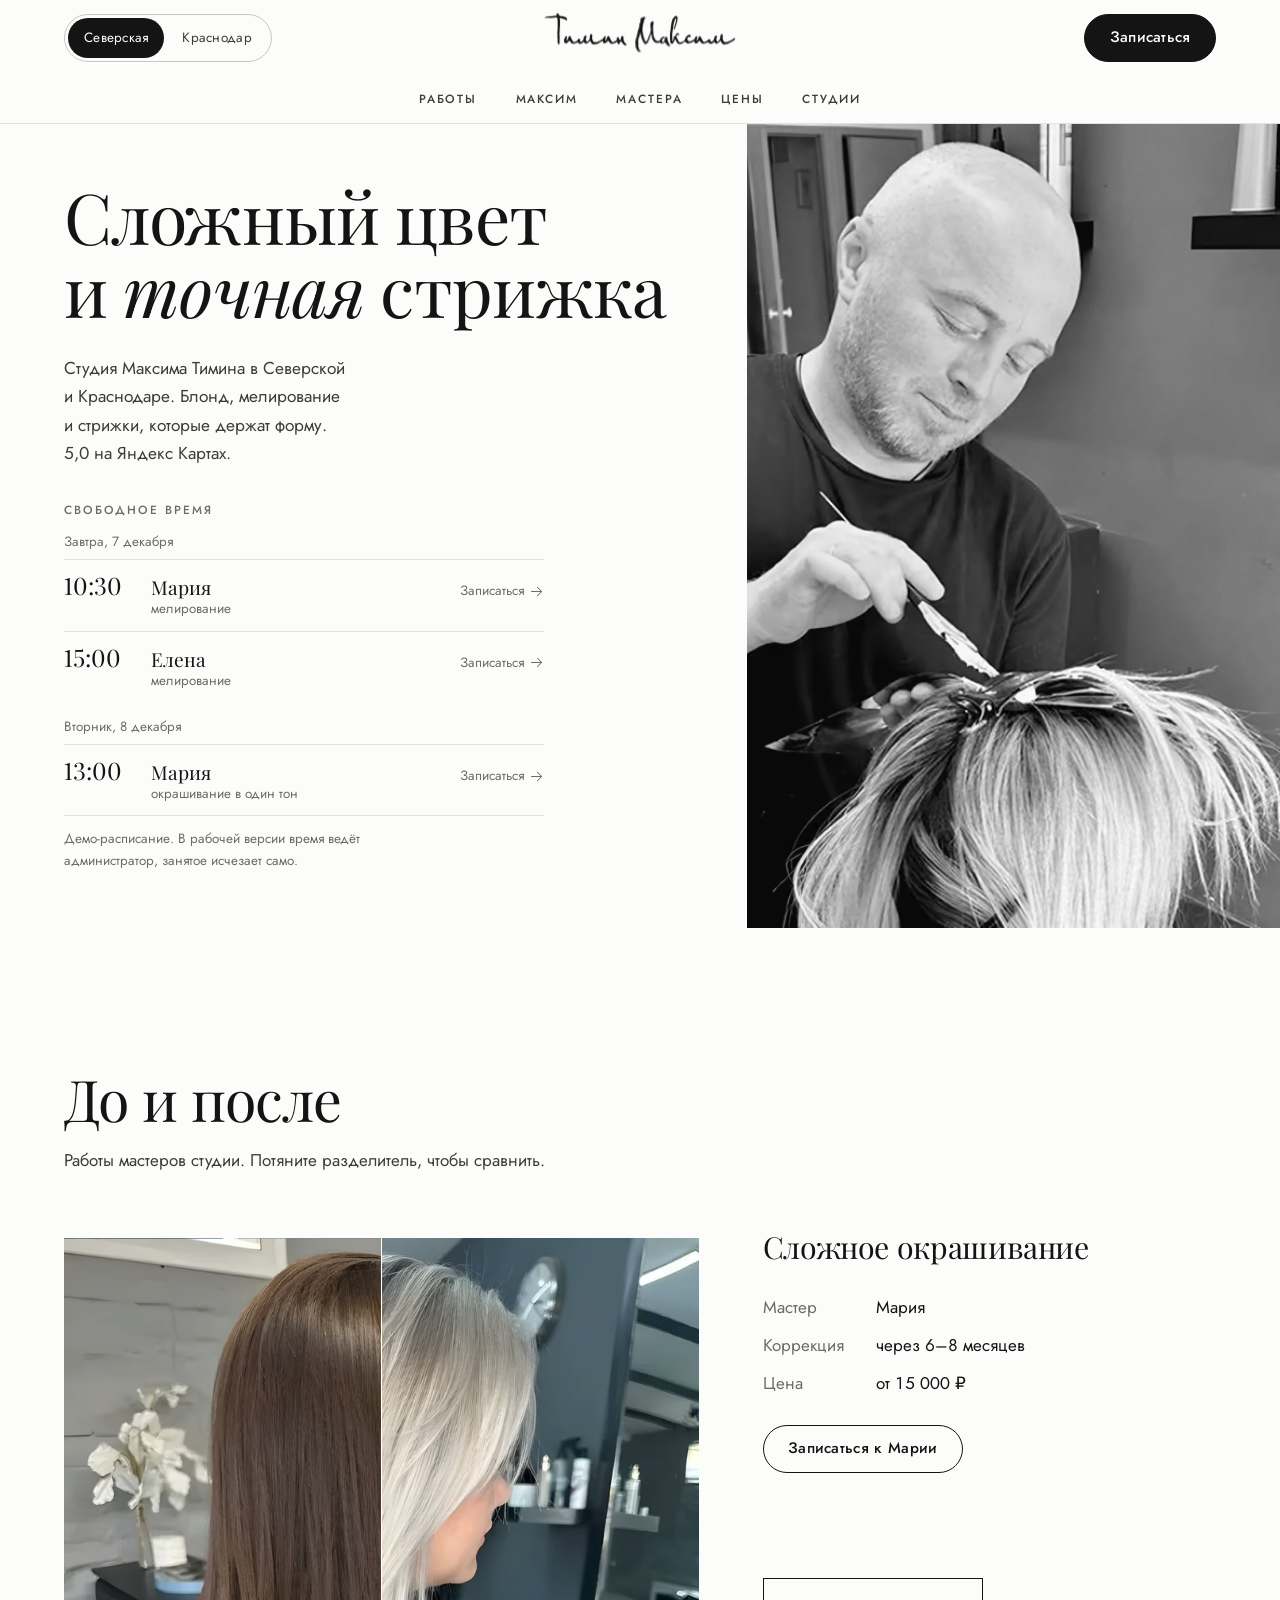
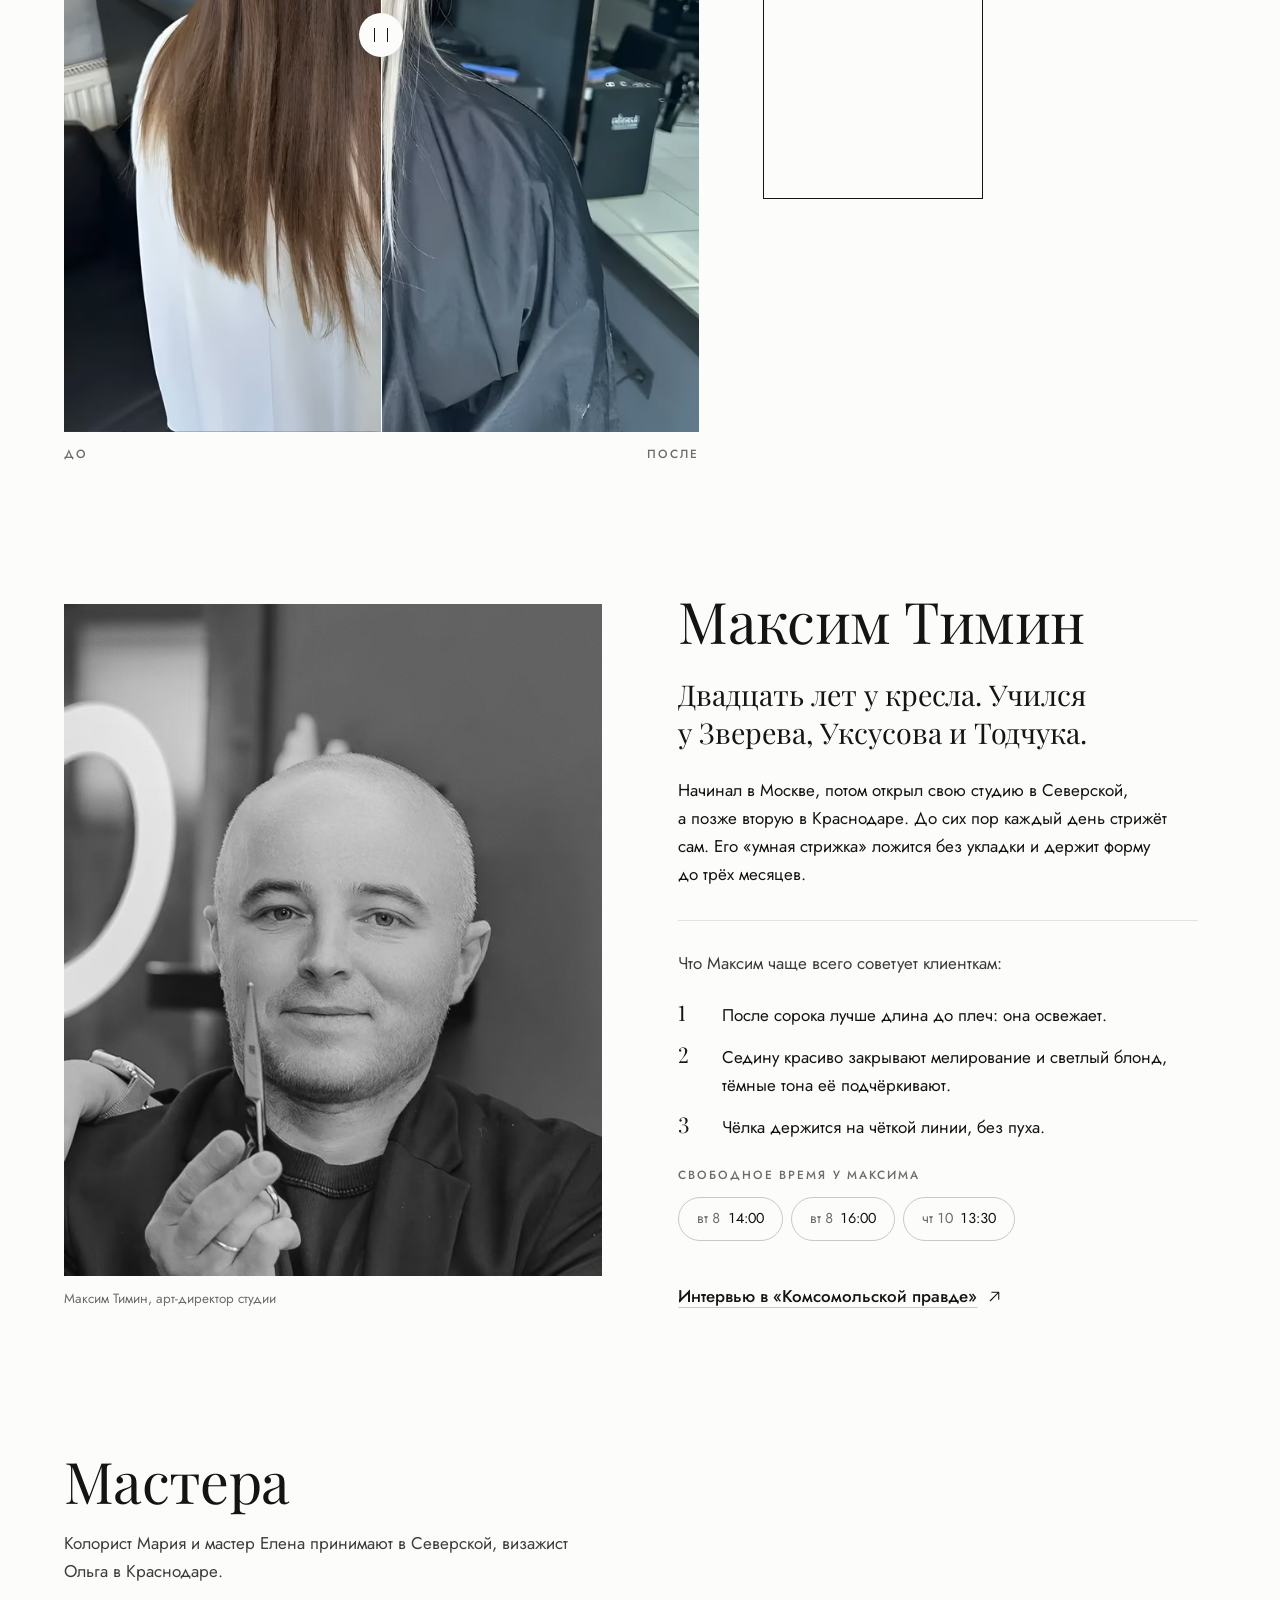
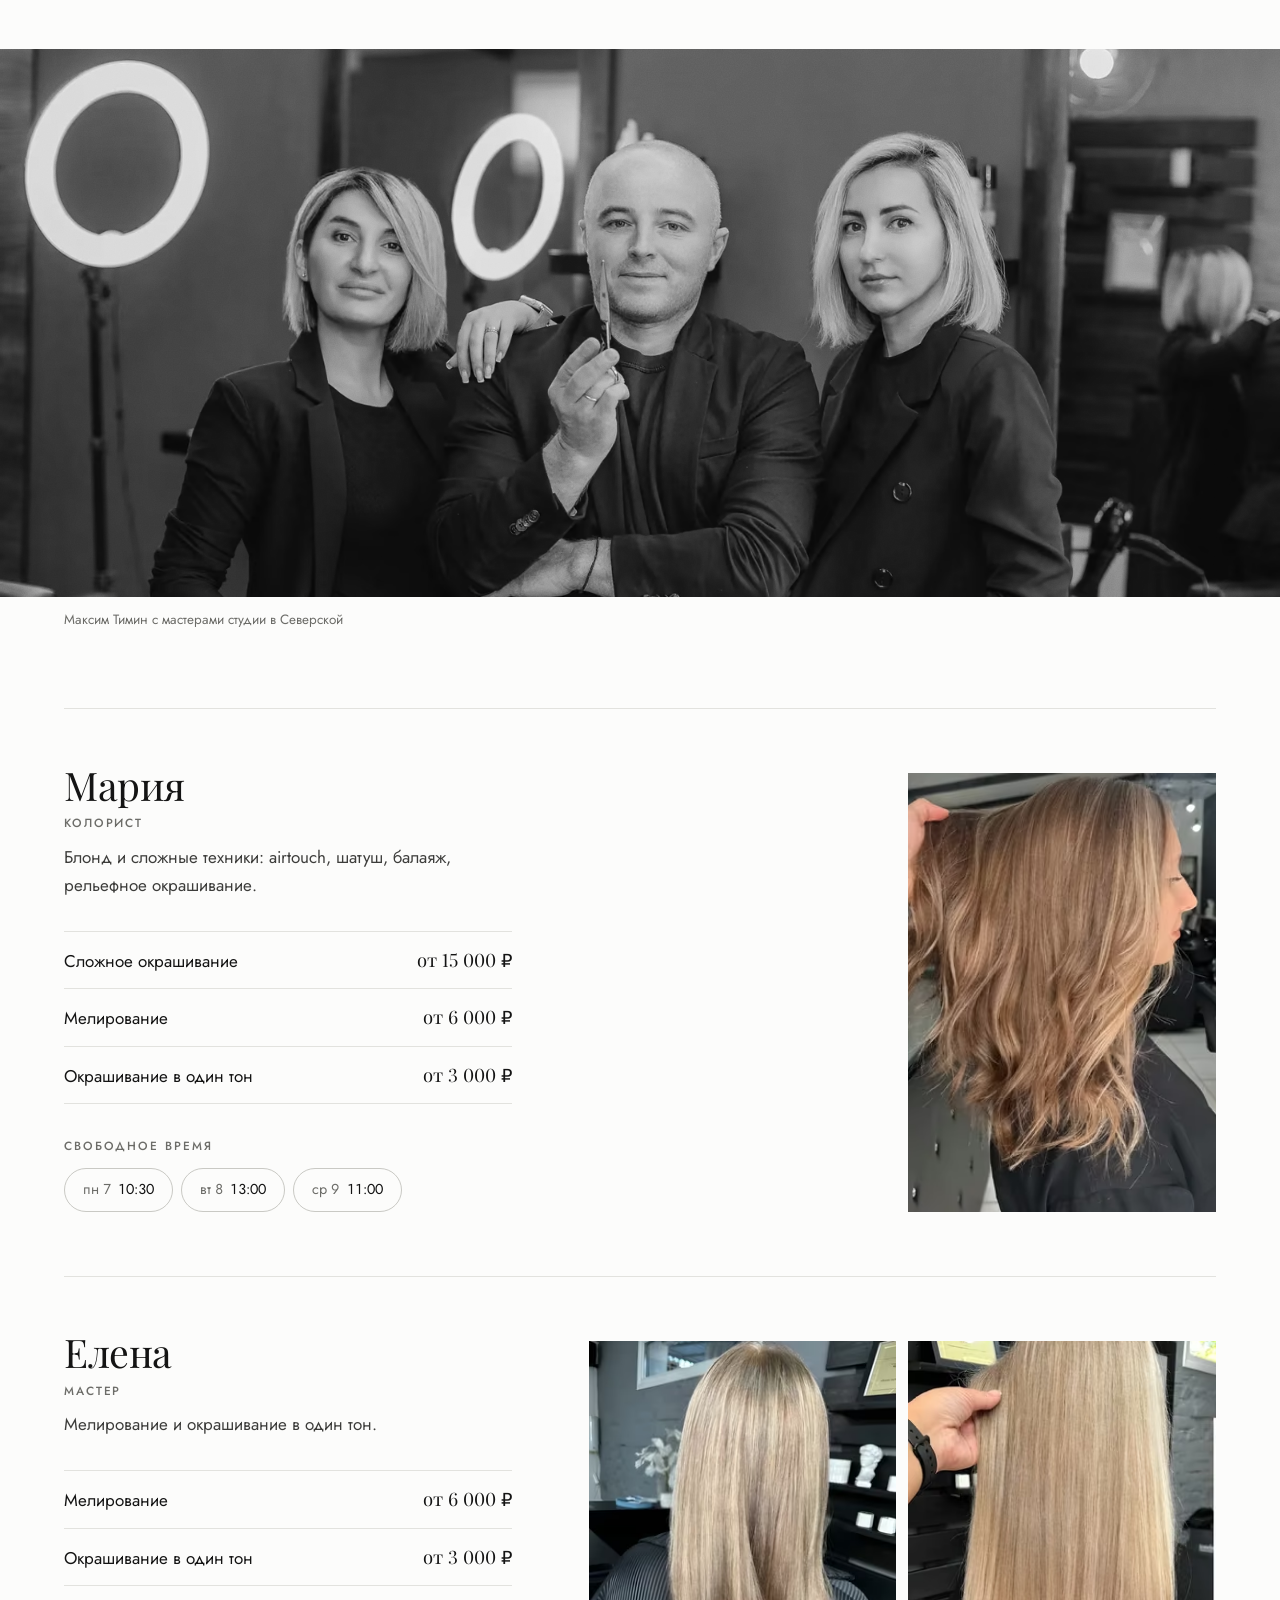
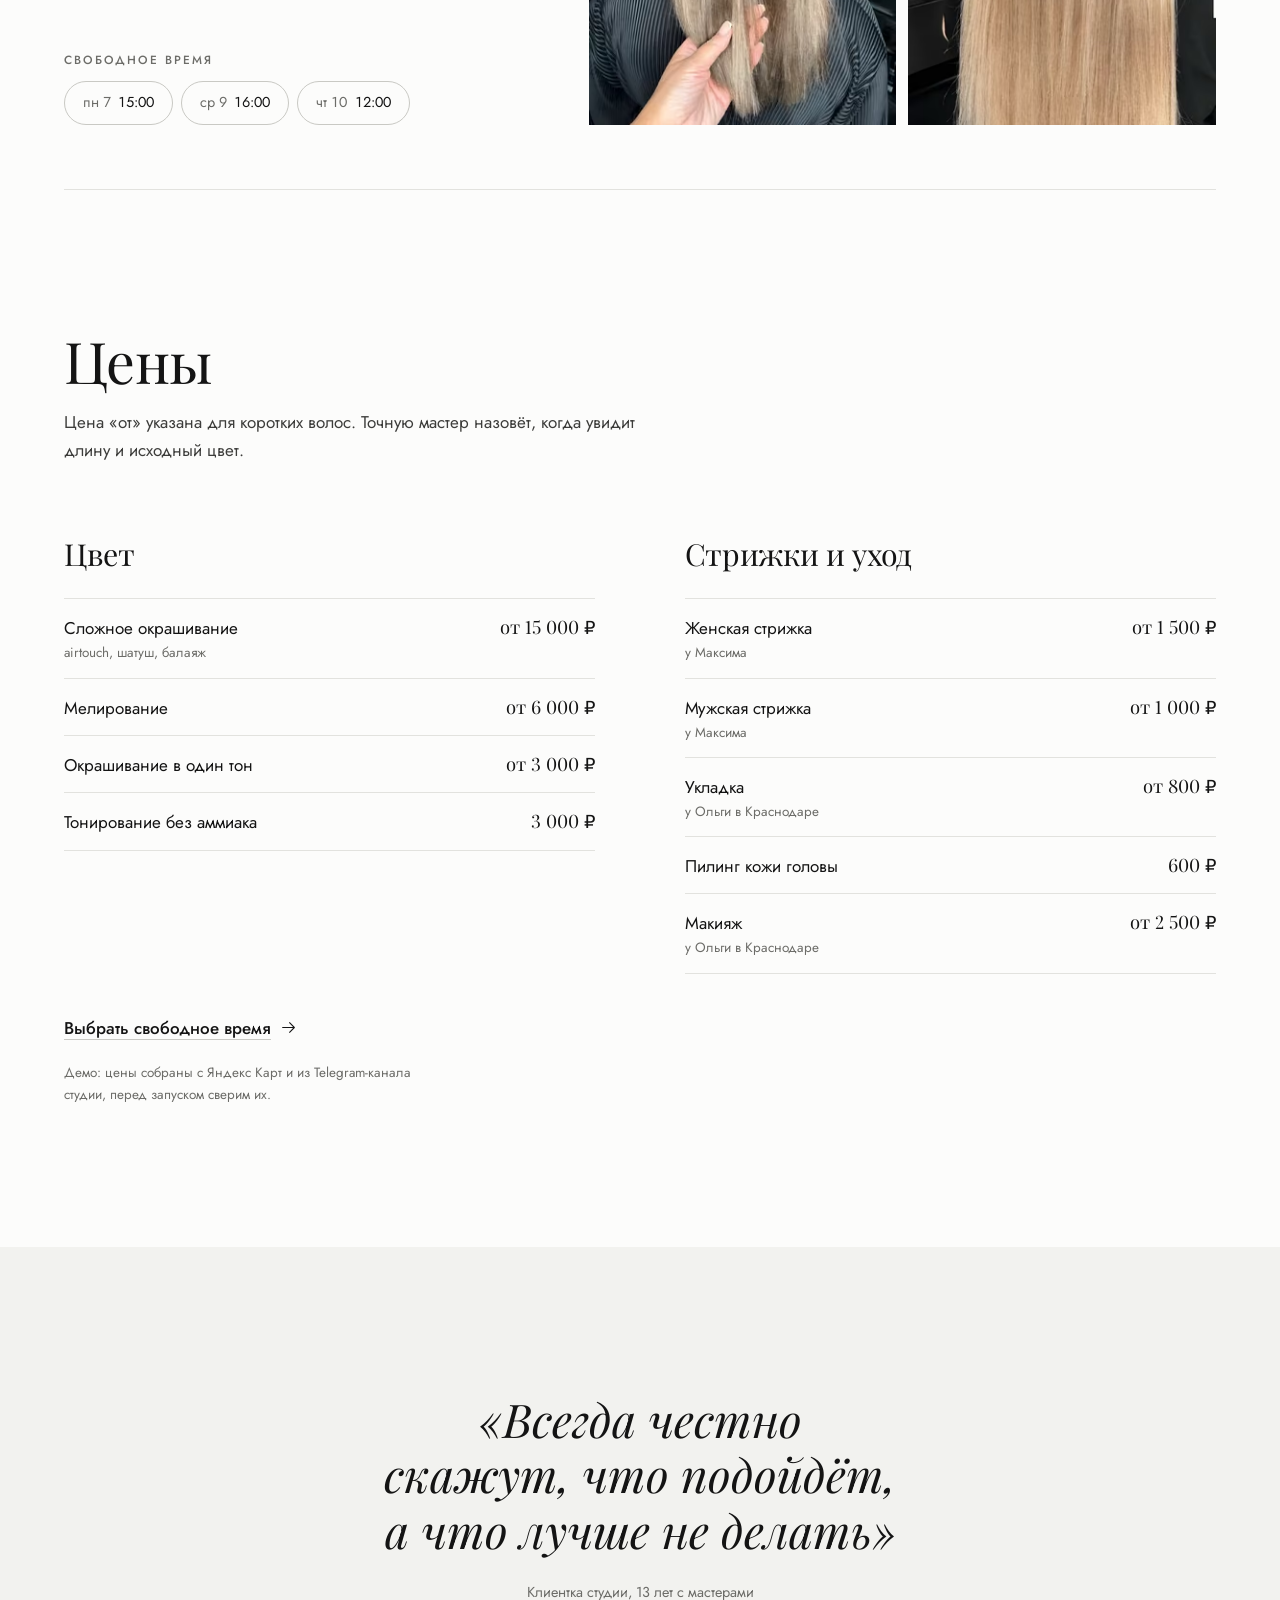
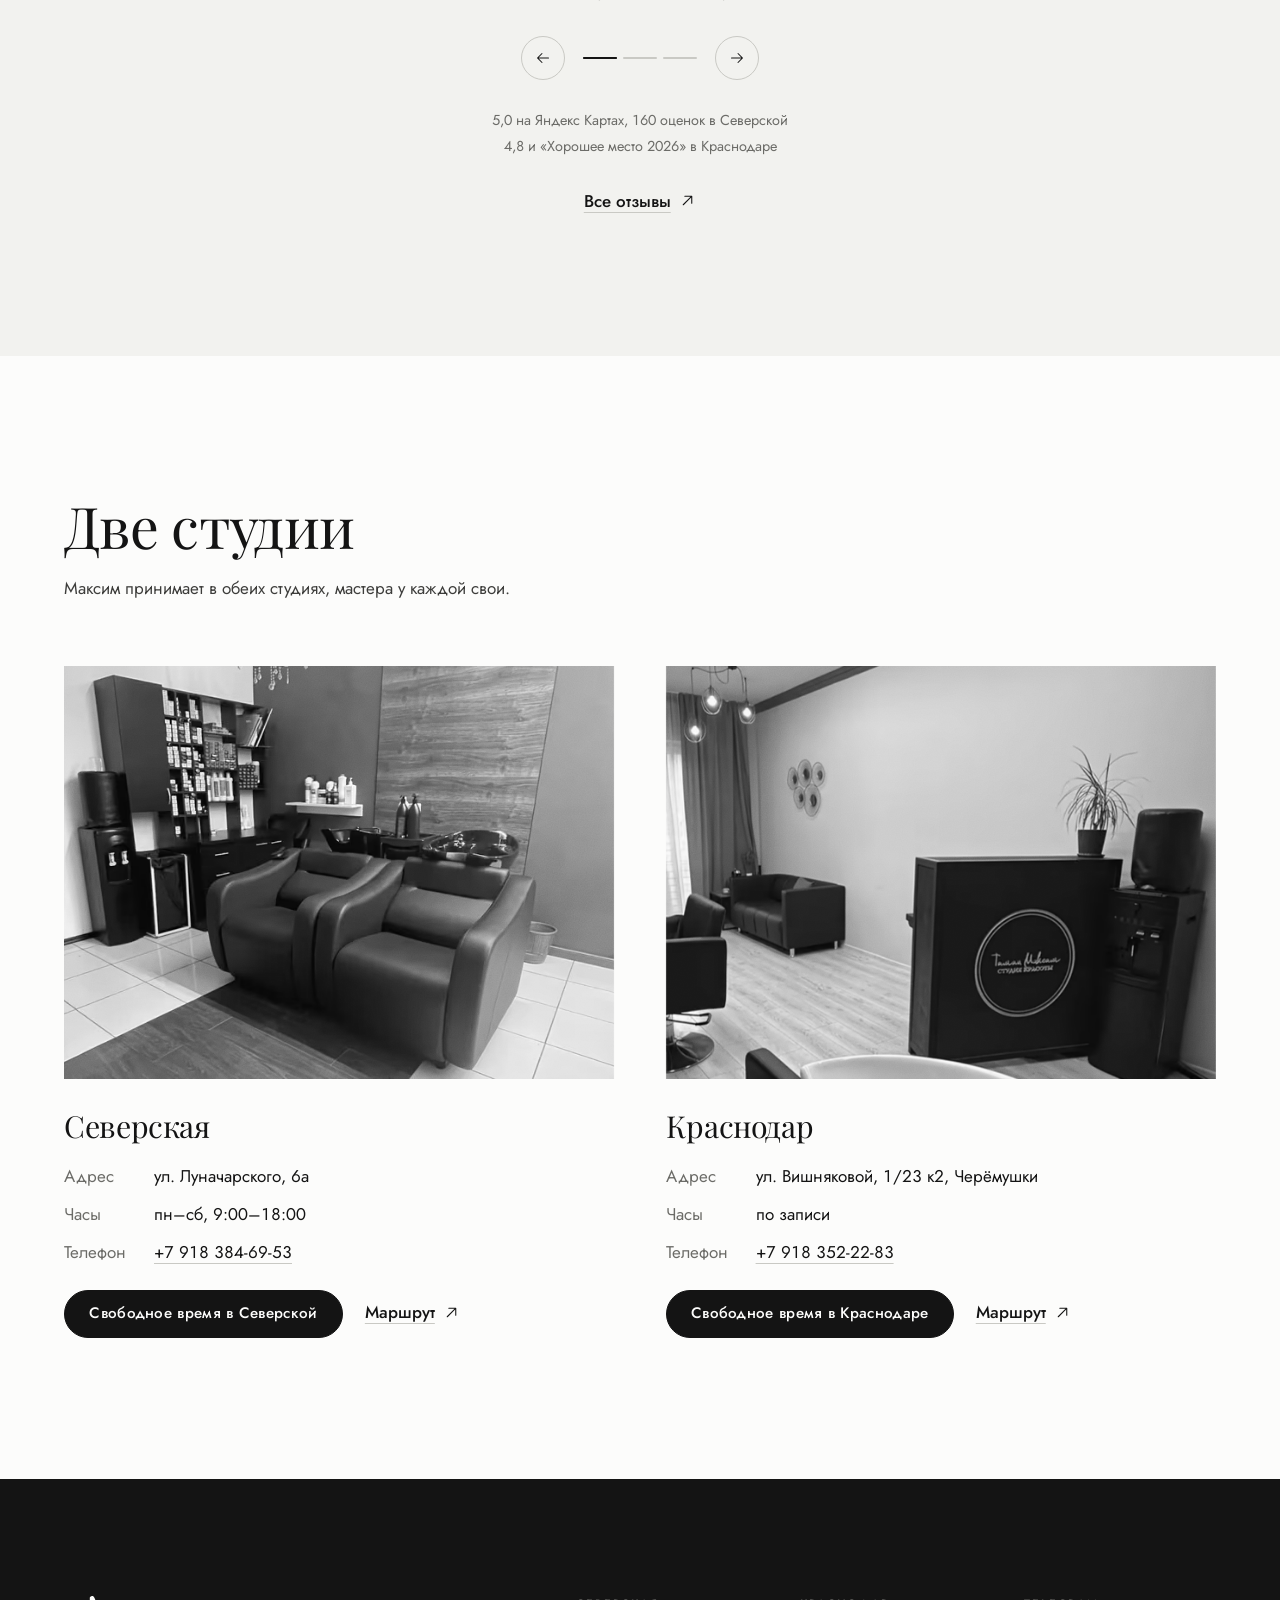
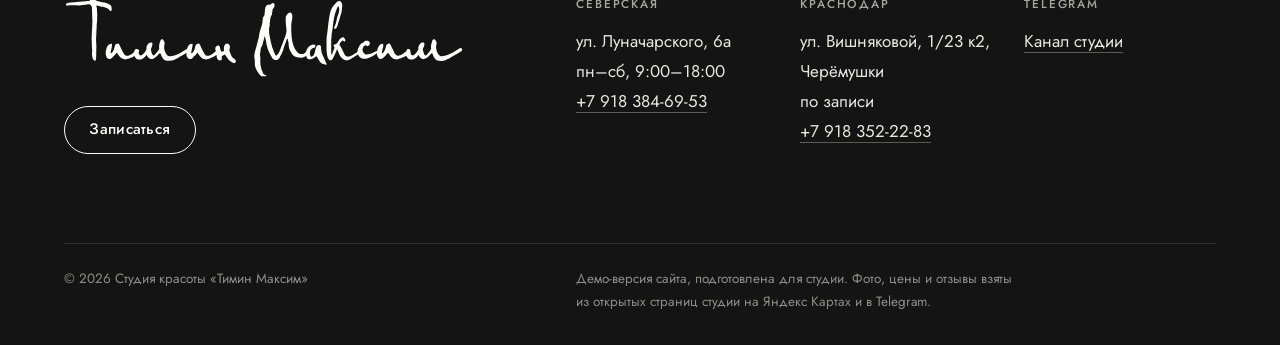
==== commit 890bbac7: "Сайт 2026-10-08 04:34" ====
--- a/index.html
+++ b/index.html
@@ -30,7 +30,7 @@
 <link rel="preload" href="fonts/Jost-400.woff2" as="font" type="font/woff2" crossorigin>
 <style>@font-face{font-family:Jost;font-style:normal;font-weight:400;font-display:swap;src:url(fonts/Jost-400.woff2) format("woff2")}@font-face{font-family:Jost;font-style:normal;font-weight:500;font-display:swap;src:url(fonts/Jost-500.woff2) format("woff2")}@font-face{font-family:Playfair Display;font-style:normal;font-weight:400;font-display:swap;src:url(fonts/Playfair-400.woff2) format("woff2")}@font-face{font-family:Playfair Display;font-style:italic;font-weight:400;font-display:swap;src:url(fonts/Playfair-italic-400.woff2) format("woff2")}</style>
 <script>(function(){var s=[],a=!1;function u(t){var e=t.parentNode;a||!e||e.tagName!=="PICTURE"||!e.hasAttribute("data-later")||(t.hasAttribute("srcset")&&(t.setAttribute("data-hold-srcset",t.getAttribute("srcset")),t.removeAttribute("srcset")),t.tagName==="IMG"&&t.hasAttribute("src")&&(t.setAttribute("data-hold-src",t.getAttribute("src")),t.removeAttribute("src")),s.push(t))}var i=new MutationObserver(function(t){t.forEach(function(e){e.addedNodes.forEach(function(r){r.nodeType===1&&(r.tagName==="SOURCE"||r.tagName==="IMG"?u(r):r.querySelectorAll&&[].forEach.call(r.querySelectorAll("picture[data-later] > *"),u))})})});i.observe(document.documentElement,{childList:!0,subtree:!0});function c(t,e){var r=t.getAttribute("data-hold-"+e);t.removeAttribute("data-hold-"+e),r!==null&&!t.hasAttribute(e)&&t.setAttribute(e,r)}function o(){a||(a=!0,i.disconnect(),s.forEach(function(t){c(t,"srcset"),c(t,"src")}))}document.addEventListener("load",function(t){t.target.closest&&t.target.closest(".hero-photo")&&o()},!0),document.addEventListener("error",function(t){t.target.closest&&t.target.closest(".hero-photo")&&o()},!0),addEventListener("scroll",o,{once:!0,passive:!0}),setTimeout(o,4e3)})();</script>
-<style>:root{--paper:#FCFCFB;--ink:#141414;--ink-2:#3D3D3B;--mute:#6C6C68;--rule:#E2E2DE;--rule-2:#C9C9C4;--wash:#F2F2EF;--serif:"Playfair Display","Didot","Bodoni 72",Georgia,serif;--sans:"Jost","Futura","Century Gothic","Segoe UI",sans-serif;--t-display:clamp(2.6rem,1.55rem + 4.4vw,5.6rem);--t-h2:clamp(2.2rem,1.5rem + 2.6vw,3.9rem);--t-h3:clamp(1.45rem,1.25rem + .8vw,1.95rem);--t-body:1.0625rem;--t-small:.9rem;--t-caps:.74rem;--gutter:clamp(20px,5vw,72px);--maxw:1320px;--ease:cubic-bezier(.22,1,.36,1);--ease-soft:cubic-bezier(.4,0,.2,1);--t-hover:.4s;--ease-fill:cubic-bezier(.5,0,.15,1);--t-fill:.6s;color-scheme:light}*,*:before,*:after{box-sizing:border-box}html{-webkit-tap-highlight-color:transparent}picture{display:contents}source{display:none}html{-webkit-text-size-adjust:100%;scroll-behavior:smooth;scroll-padding-top:96px}body{margin:0;background:var(--paper);color:var(--ink);font:400 var(--t-body)/1.65 var(--sans);-webkit-font-smoothing:antialiased;text-rendering:optimizeLegibility;caret-color:var(--ink)}::selection{background:var(--ink);color:var(--paper)}.foot ::selection,.lb ::selection,.pill--ink::selection,.pill--ink ::selection{background:var(--paper);color:var(--ink)}img{max-width:100%;height:auto;display:block}a{color:inherit;text-underline-offset:.28em;text-decoration-thickness:1px}button,select{font:inherit;color:inherit}:focus-visible{outline:1px solid var(--ink);outline-offset:4px}.foot :focus-visible,.lb :focus-visible{outline-color:var(--paper)}[hidden]{display:none!important}.sr-only{position:absolute;width:1px;height:1px;margin:-1px;overflow:hidden;clip:rect(0,0,0,0);white-space:nowrap;border:0}h1,h2,h3{font-family:var(--serif);font-weight:400;margin:0;text-wrap:balance;letter-spacing:-.012em}h1 em,h2 em{font-style:italic}p{margin:0;text-wrap:pretty}.wrap{max-width:var(--maxw);margin-inline:auto;padding-inline:var(--gutter)}.caps{font-size:var(--t-caps);letter-spacing:.16em;text-transform:uppercase;font-weight:500}.mute{color:var(--mute)}.num{font-variant-numeric:tabular-nums lining-nums}.ic{width:1em;height:1em;flex:none;fill:currentColor}@supports not selector(::-webkit-scrollbar){html{scrollbar-color:#C9C9C4 var(--paper);scrollbar-width:thin}}::-webkit-scrollbar{width:10px;height:6px}::-webkit-scrollbar-track{background:var(--paper)}::-webkit-scrollbar-thumb{background:#c9c9c4;border-radius:999px;border:3px solid var(--paper)}.wordmark{display:block;aspect-ratio:3489/733;height:auto}.pill{display:inline-flex;align-items:center;justify-content:center;gap:.6em;min-height:48px;padding:0 1.6em;border-radius:999px;border:1px solid var(--ink);background:transparent;font-weight:500;font-size:.95rem;letter-spacing:.02em;text-decoration:none;cursor:pointer;white-space:nowrap;transition:background-color var(--t-hover) var(--ease-soft),color var(--t-hover) var(--ease-soft),border-color var(--t-hover) var(--ease-soft),transform .15s var(--ease)}.pill:active{transform:translateY(1px)}.pill--ink{background:var(--ink);color:var(--paper)}.pill--quiet{border-color:var(--rule-2)}.pill,.chip{position:relative}@media(hover:hover){.pill:hover{background:var(--ink);color:var(--paper)}.pill--ink:hover,.pill--light:hover{background:var(--paper);color:var(--ink)}}.textlink{position:relative;display:inline-flex;align-items:center;gap:.5em;font-weight:500;text-decoration:underline;text-decoration-color:var(--rule-2);transition:text-decoration-color var(--t-hover) var(--ease-soft)}@media(hover:hover){.textlink:hover{text-decoration-color:var(--ink)}}.textlink .ic{transition:transform .3s var(--ease)}.textlink:after{content:"";position:absolute;top:-8px;right:-4px;bottom:-8px;left:-4px}@media(hover:hover){.textlink:hover .ic{transform:translate(3px)}}.mast{position:sticky;top:env(safe-area-inset-top,0px);z-index:40;background:var(--paper);border-bottom:1px solid transparent;transition:border-color .3s var(--ease)}.mast.is-stuck{border-bottom-color:var(--rule)}.mast-row{display:grid;grid-template-columns:1fr auto 1fr;align-items:center;gap:16px;min-height:76px}.mast .brand{position:relative;color:var(--ink);text-decoration:none;justify-self:center}.brand:after{content:"";position:absolute;top:-8px;right:-6px;bottom:-8px;left:-6px}.mast-left{justify-self:start}.mast-right{justify-self:end;display:flex;gap:12px;align-items:center}.subnav{border-bottom:1px solid var(--rule)}@media(max-width:900px){.subnav{display:none}}.subnav .wrap{display:flex;justify-content:center;gap:clamp(20px,3vw,44px);padding-block:12px 14px}.subnav a{text-decoration:none;color:var(--ink-2);transition:color var(--t-hover) var(--ease-soft)}@media(hover:hover){.subnav a:hover{color:var(--ink)}}.branch{display:inline-flex;gap:2px;padding:3px;border:1px solid var(--rule-2);border-radius:999px;position:relative}.branch:before{content:"";position:absolute;top:3px;bottom:3px;left:0;width:var(--bw,0px);transform:translate(var(--bx,0px));border-radius:999px;background:var(--ink);transition:transform var(--t-fill) var(--ease-fill),width var(--t-fill) var(--ease-fill)}.branch:not(.ready):before{transition:none}.branch button{position:relative;z-index:1;display:inline-flex;align-items:center;min-height:40px;border:0;background:none;border-radius:999px;padding:0 16px;font-size:.84rem;letter-spacing:.02em;color:var(--ink-2);cursor:pointer;transition:background-color var(--t-hover) var(--ease-soft),color .18s var(--ease-soft)}.branch button:after{content:"";position:absolute;top:-4px;right:-1px;bottom:-4px;left:-1px}.branch button:focus-visible{outline-offset:-1px}.branch button[aria-pressed=true]:focus-visible{outline-color:var(--paper);outline-offset:-4px}.branch button[aria-pressed=true]{color:var(--paper);transition:color .3s var(--ease-soft) .1s}.branch:not(.ready) button[aria-pressed=true]{background:var(--ink)}@media(hover:hover){.branch button[aria-pressed=false]:hover{color:var(--ink);background:var(--wash)}}@media(max-width:900px){.mast-row{grid-template-columns:auto 1fr;min-height:64px}.mast .brand{justify-self:start;order:-1}.mast-left,.mast-nav{display:none}.mast-right .pill{min-height:44px;padding:0 1.15em;font-size:.88rem}}.hero{container-type:inline-size;display:grid;grid-template-columns:minmax(0,7fr) minmax(0,5fr);min-height:min(calc(100svh - 120px),820px)}.hero-copy{display:flex;flex-direction:column;justify-content:flex-start;gap:28px;padding:max(56px,calc((min(100svh - 120px,820px) - 700px)/2)) clamp(24px,4vw,64px) 56px;padding-left:max(var(--gutter),calc((100cqw - var(--maxw))/2 + var(--gutter)));min-width:0}.hero h1{font-size:clamp(2.6rem,1.5rem + 3.6vw,4.5rem);line-height:1.04}.hero h1 .nw{white-space:nowrap}@media(max-width:900px){.hero h1{font-size:min(clamp(2.6rem,1.5rem + 3.6vw,4.5rem),calc((100cqw - 2 * var(--gutter)) / 8.8))}}@media(min-width:901px)and (max-width:1099px){.hero h1{font-size:5.4vw}}.film{position:relative}.film:after{content:"";position:absolute;top:0;right:0;bottom:0;left:0;pointer-events:none;opacity:.16;mix-blend-mode:overlay;background-image:url("data:image/svg+xml;utf8,<svg xmlns='http://www.w3.org/2000/svg' width='220' height='220'><filter id='n'><feTurbulence type='fractalNoise' baseFrequency='.85' numOctaves='2' stitchTiles='stitch'/><feColorMatrix values='0 0 0 0 .5  0 0 0 0 .5  0 0 0 0 .5  0 0 0 1.4 -.2'/></filter><rect width='100%' height='100%' filter='url(%23n)'/></svg>")}.hero .lede{max-width:34ch;color:var(--ink-2);font-size:1.08rem}.hero-photo{margin:0;position:relative;min-height:520px;background:var(--wash)}.hero-photo img{position:absolute;top:0;right:0;bottom:0;left:0;width:100%;height:100%;object-fit:cover;object-position:50% 28%}.slots-block{display:grid;gap:12px;margin-top:4px;max-width:30rem}.slots-top{display:flex;justify-content:space-between;align-items:center;gap:12px;flex-wrap:wrap}.hero .branch-m{display:none}.slots{list-style:none;margin:0;padding:0;display:grid}.slots .tt-day{font-size:.84rem;color:var(--mute);padding:14px 0 6px}.slots .tt-day:first-child{padding-top:0}.slot{display:grid;grid-template-columns:4.3rem minmax(0,1fr) auto;align-items:baseline;gap:4px 18px;width:100%;padding:13px 0;border:0;border-top:1px solid var(--rule);background:none;text-align:left;cursor:pointer;color:var(--ink)}.slots li:last-child .slot{border-bottom:1px solid var(--rule)}.slot:focus-visible{outline:0;border-top-color:var(--ink);box-shadow:0 1px 0 var(--ink);position:relative;z-index:1}.slots li:last-child .slot:focus-visible{border-bottom-color:var(--ink);box-shadow:none}.slot:focus-visible .go{color:var(--ink)}.slot .go,.slot .pick{grid-column:3;grid-row:1;justify-self:end}.slot .go{display:inline-flex;align-items:center;gap:.4em;font-size:.84rem;color:var(--mute);transition:color var(--t-hover) var(--ease-soft),opacity .3s var(--ease-soft) .14s}.slot .go .ic{width:15px;height:15px;transition:transform .3s var(--ease)}@media(hover:hover){.slot:hover .go{color:var(--ink)}}@media(hover:hover){.slot:hover .go .ic{transform:translate(3px)}}.slot .t{font-family:var(--serif);font-size:1.5rem;line-height:1;font-variant-numeric:lining-nums tabular-nums}.slot .who{font-family:var(--serif);font-size:1.2rem;line-height:1.2}.slot .who small{display:block;font-family:var(--sans);font-size:.84rem;color:var(--mute);margin-top:2px}.slot .pick{display:inline-block;opacity:0;transform:scale(.9);pointer-events:none;transition:opacity .14s cubic-bezier(.4,0,1,1),transform .14s cubic-bezier(.4,0,1,1);font-size:.74rem;letter-spacing:.16em;text-transform:uppercase;font-weight:500;padding:6px 10.85px 6px 11.25px;border-radius:999px;background:var(--ink);color:var(--paper)}.slot[aria-pressed=true] .go{opacity:0;transition:color var(--t-hover) var(--ease-soft),opacity .14s cubic-bezier(.4,0,1,1)}.slot[aria-pressed=true] .pick{opacity:1;transform:none;transition:opacity .35s var(--ease-soft) .14s,transform .55s var(--ease) .14s}.demo{font-size:.84rem;color:var(--mute);max-width:46ch}@media(max-width:900px){.hero{grid-template-columns:1fr;min-height:0}.hero-photo{order:-1;min-height:0;aspect-ratio:4/3;max-width:100%}.hero-photo img{object-position:50% 8%}.hero-copy{padding:32px var(--gutter) 48px;gap:22px}.hero .branch-m{display:inline-flex}}section{padding-block:clamp(80px,11vw,160px)}section[id]{scroll-margin-top:calc(29px - clamp(80px,11vw,160px))}#maxim,#masters,#prices{scroll-margin-top:29px}.sh{display:grid;gap:18px;margin-bottom:clamp(36px,5vw,64px);max-width:60ch}.sh h2{font-size:var(--t-h2);line-height:1.04}.sh p{color:var(--ink-2)}.works{display:grid;grid-template-columns:minmax(0,7fr) minmax(0,5fr);column-gap:clamp(32px,5vw,80px);row-gap:12px;align-items:start}.cmp-wrap{display:contents}.cmp{grid-column:1;grid-row:1}.cmp-cap{grid-column:1;grid-row:2}.work-info{grid-column:2;grid-row:1}.cmp{position:relative;aspect-ratio:4/5;width:100%;max-width:100%;overflow:hidden;background:var(--wash);touch-action:pan-y;user-select:none;-webkit-user-select:none}.cmp img{position:absolute;top:0;right:0;bottom:0;left:0;width:100%;height:100%;object-fit:cover;pointer-events:none;transition:opacity .45s var(--ease)}.cmp.is-swap img{opacity:0}.work-info [id^=w-]{transition:opacity .35s var(--ease),background-color var(--t-hover) var(--ease-soft),color var(--t-hover) var(--ease-soft),border-color var(--t-hover) var(--ease-soft)}.work-info>:not(.thumbs){transition:opacity .35s var(--ease)}.work-info.is-swap>:not(.thumbs){opacity:0}.cmp .before{clip-path:inset(0 calc(100% - var(--pos,50%)) 0 0)}.cmp .bar{position:absolute;top:0;bottom:0;left:var(--pos,50%);width:1px;margin-left:-.5px;background:#fff;pointer-events:none}.cmp .knob{position:absolute;top:50%;left:var(--pos,50%);width:44px;height:44px;margin:-22px 0 0 -22px;border-radius:999px;background:var(--paper);display:grid;place-items:center;pointer-events:none;box-shadow:0 6px 18px #1414142e}.cmp .knob:before{content:"";width:14px;height:14px;border-left:1px solid var(--ink);border-right:1px solid var(--ink)}.cmp{cursor:ew-resize}.cmp input{position:absolute;top:0;right:0;bottom:0;left:0;width:100%;height:100%;margin:0;opacity:0;pointer-events:none}@property --pos{syntax:"<percentage>";inherits:true;initial-value:50%}.cmp input:focus-visible~.knob{outline:1px solid #fff;outline-offset:4px}.cmp-cap{display:flex;justify-content:space-between}.work-info{display:flex;flex-direction:column;gap:28px;min-width:0}@media(min-width:901px){.works{align-items:stretch}.cmp{min-height:100%}.work-info .thumbs{margin-top:auto}.work-info h3{margin-top:-.2825em}}.work-info h3{font-size:var(--t-h3);line-height:1.15}.facts{margin:0;display:grid;grid-template-columns:5em minmax(0,1fr);gap:10px 28px}.facts dt{color:var(--mute)}.facts dd{margin:0;font-variant-numeric:tabular-nums lining-nums}.facts>div{display:contents}.thumbs{display:grid;grid-template-columns:repeat(4,minmax(0,1fr));gap:8px}.thumbs button{padding:0;border:0;background:none;cursor:pointer;position:relative}.thumbs button img{clip-path:inset(0);transition:clip-path .45s var(--ease)}.thumbs button:after{content:"";position:absolute;top:0;right:0;bottom:0;left:0;border:1px solid var(--ink);opacity:0;pointer-events:none;transition:opacity var(--t-hover) var(--ease-soft),border-color var(--t-hover) var(--ease-soft)}.thumbs button[aria-selected=true] img{clip-path:inset(5px)}.thumbs button[aria-selected=true]:after{opacity:1}@media(hover:hover){.thumbs button[aria-selected=false]:hover img{clip-path:inset(5px)}.thumbs button[aria-selected=false]:hover:after{opacity:1;border-color:var(--rule-2)}}.thumbs button:focus-visible{outline-offset:4px}.thumbs img{aspect-ratio:4/5;width:100%;object-fit:cover}@media(min-width:960px){.thumbs{grid-template-columns:repeat(2,minmax(0,1fr));gap:12px}.thumbs img{aspect-ratio:1}}@media(max-width:900px){.works{grid-template-columns:minmax(0,1fr)}.work-info{grid-column:1;grid-row:3;margin-top:24px}.work-info .thumbs{margin-bottom:12px}}.feature{display:grid;grid-template-columns:minmax(0,6fr) minmax(0,6fr);gap:clamp(32px,6vw,96px);align-items:start}.feature figure{margin:0}.feature figure img{width:100%;aspect-ratio:4/5;object-fit:cover;object-position:50% 30%}.feature figcaption{margin-top:12px;font-size:.84rem;color:var(--mute)}.feature .txt{display:flex;flex-direction:column;gap:24px;min-width:0;max-width:52ch}@media(min-width:901px){.feature{align-items:stretch}.feature figure{display:flex;flex-direction:column}.feature figure .film{flex:1 0 auto;aspect-ratio:4/5}.feature figure img{height:100%;aspect-ratio:auto}.feature h2{margin-top:-.2275em}.feature .txt>:last-child{margin-top:auto}}.feature h2{font-size:var(--t-h2);line-height:1.04}.feature .lead{font-family:var(--serif);font-size:clamp(1.35rem,1.15rem + .8vw,1.8rem);line-height:1.35}.rules-in{margin-top:8px;padding-top:28px;border-top:1px solid var(--rule);color:var(--ink-2)}.rules{list-style:none;margin:0;padding:0;display:grid;gap:14px;counter-reset:r}.rules li{display:grid;grid-template-columns:32px 1fr;gap:12px;align-items:baseline;counter-increment:r}.rules li:before{content:counter(r);font-family:var(--serif);font-size:1.35rem;line-height:1;font-variant-numeric:lining-nums}@media(max-width:900px){.feature{grid-template-columns:1fr}}.band{margin:0}.band img{width:100%;aspect-ratio:21/9;object-fit:cover;object-position:50% 32%}@media(max-width:700px){.band img{aspect-ratio:4/3}}.band figcaption{font-size:.84rem;margin-top:12px}.masters{display:grid;margin-top:clamp(40px,6vw,80px)}.m{display:grid;grid-template-columns:minmax(0,5fr) minmax(0,7fr);grid-template-areas:"head shots" "prices shots" "when shots";grid-template-rows:auto auto 1fr;gap:32px clamp(32px,6vw,96px);padding-block:clamp(40px,5vw,64px);border-top:1px solid var(--rule);align-items:start}.masters{border-bottom:1px solid var(--rule)}.m.no-shots{grid-template-columns:repeat(3,minmax(0,1fr));grid-template-areas:"head prices when";grid-template-rows:auto}.m-head{grid-area:head;display:grid;gap:10px;min-width:0}.m h3{font-size:clamp(1.9rem,1.5rem + 1.2vw,2.6rem);line-height:1.05}.m-head .role{margin-top:-2px}.m-head p:last-child{color:var(--ink-2);max-width:40ch}.m-prices{grid-area:prices;min-width:0}.m .shots{grid-area:shots;display:grid;grid-template-columns:repeat(2,minmax(0,1fr));gap:12px}.m .shots picture{display:block;min-width:0}@media(min-width:901px){.m .shots{align-self:stretch;grid-auto-rows:1fr}.m .shots img{height:100%;min-height:100%}.m h3{margin-top:-.2325em}.m:not(.no-shots) .when{align-self:end}}.m .shots img{aspect-ratio:4/5;width:100%;object-fit:cover;cursor:zoom-in;transition:opacity var(--t-hover) var(--ease-soft)}.m .when{grid-area:when;display:grid;gap:12px;align-content:start}@media(min-width:901px){.m.no-shots .when{margin-top:-5px}}.chips{display:flex;flex-wrap:wrap;gap:8px}.chip .cd{color:var(--mute);margin-right:.5em;transition:color var(--t-hover) var(--ease-soft)}.chip[aria-pressed=true] .cd{color:#a7a7a2}.chip{min-height:44px;padding:0 18px;border-radius:999px;border:1px solid var(--rule-2);background:none;cursor:pointer;font-size:.9rem;font-variant-numeric:tabular-nums lining-nums;transition:background-color var(--t-hover) var(--ease-soft),color var(--t-hover) var(--ease-soft),border-color var(--t-hover) var(--ease-soft)}@media(hover:hover){.chip:hover{border-color:var(--ink)}}.chip:focus-visible{outline-offset:2px}.chip[aria-pressed=true]{border-color:var(--ink);background:var(--ink);color:var(--paper)}@media(max-width:900px){.m,.m.no-shots{grid-template-columns:minmax(0,1fr);grid-template-areas:"head" "shots" "prices" "when";grid-template-rows:auto;gap:24px}.m.no-shots{grid-template-areas:"head" "prices" "when"}}.prices{display:grid;grid-template-columns:repeat(2,minmax(0,1fr));gap:clamp(40px,7vw,120px)}.pg h3{font-size:var(--t-h3);margin-bottom:20px}.pr{display:flex;justify-content:space-between;align-items:baseline;gap:24px;padding-block:13px;border-top:1px solid var(--rule)}.pr:last-child{border-bottom:1px solid var(--rule)}.pr small{display:block;color:var(--mute);font-size:.84rem}.pr .v{white-space:nowrap;font-family:var(--serif);font-size:1.15rem;font-variant-numeric:lining-nums tabular-nums}.pgo{margin-top:40px}.pgo+.demo{margin-top:20px}.pnote{margin-top:20px;font-size:.84rem;color:var(--mute);max-width:70ch}@media(max-width:800px){.prices{grid-template-columns:1fr}}.reviews{display:grid;justify-items:center;text-align:center;gap:28px}.reviews .rating{font-size:var(--t-small);line-height:1.75;text-wrap:wrap}.reviews h2{font-size:var(--t-h2)}.qstage{display:grid;width:min(100%,46rem);margin-top:4px}.qslide{grid-area:1/1;margin:0;display:grid;align-content:center;gap:22px;pointer-events:none}.qslide>*{opacity:0}.qslide.is-on{pointer-events:auto}.qslide.is-on>*{opacity:1}.qslide blockquote{margin:0;text-wrap:balance}.qslide q{font-family:var(--serif);font-style:italic;font-size:clamp(1.8rem,1.3rem + 2vw,3rem);line-height:1.2;quotes:"\ab" "\bb";text-wrap:balance}.qslide figcaption{color:var(--mute);font-size:var(--t-small)}.qnav{display:flex;gap:18px;align-items:center;margin-top:4px}.qbars{display:flex;gap:6px}.qbars button{width:34px;height:44px;padding:0;border:0;background:none;cursor:pointer;position:relative}.qbars button:before,.qbars button:after{content:"";position:absolute;left:0;right:0;top:50%;height:2px;margin-top:-1px;border-radius:2px}.qbars button:before{background:var(--rule-2);transition:background-color var(--t-hover) var(--ease-soft)}@media(hover:hover){.qbars button[aria-selected=false]:hover:before{background:#a7a7a2}}.qbars button[aria-selected=true]:before{background:var(--mute)}.qbars button:focus-visible{outline:0}.qbars button:focus-visible:before{border-radius:999px;box-shadow:0 0 0 4px var(--wash),0 0 0 5px var(--ink)}.qbars button:after{background:var(--ink);transform:scaleX(0);transform-origin:left}.qbars button.done:after{transform:none;background:var(--rule-2)}.qbars button[aria-selected=true]:after{animation:qfill var(--qdur,6s) linear forwards}.reviews.is-paused .qbars button[aria-selected=true]:after,.reviews:not(.is-live) .qbars button[aria-selected=true]:after{animation-play-state:paused}@media(prefers-reduced-motion:reduce){.qbars button[aria-selected=true]:after{transform:none}}@keyframes qfill{to{transform:none}}.qnav>button{width:44px;height:44px;border-radius:999px;border:1px solid var(--rule-2);background:none;cursor:pointer;display:grid;place-items:center;transition:border-color var(--t-hover) var(--ease-soft)}@media(hover:hover){.qnav>button:hover{border-color:var(--ink)}}.qnav .ic{width:16px;height:16px}.qnav .flip{transform:scaleX(-1)}.studios{display:grid;grid-template-columns:repeat(2,minmax(0,1fr));gap:clamp(32px,4vw,56px)}.studio{display:grid;gap:18px;align-content:start;min-width:0}.studio img{width:100%;aspect-ratio:4/3;object-fit:cover}.studio h3{font-size:var(--t-h3);line-height:1.15;margin-top:12px}.studio dl{margin:0;display:grid;grid-template-columns:auto 1fr;gap:10px 28px}.studio dt{color:var(--mute)}.studio dd{margin:0;font-variant-numeric:tabular-nums lining-nums}.tel{position:relative;text-decoration:underline;text-decoration-color:var(--rule-2);text-underline-offset:.28em;font-variant-numeric:tabular-nums lining-nums;transition:text-decoration-color var(--t-hover) var(--ease-soft)}@media(hover:hover){.tel:hover{text-decoration-color:var(--ink)}}.tel:after,.foot address a:after{content:"";position:absolute;top:-10px;right:-4px;bottom:-10px;left:-4px}.foot address a{position:relative}.studio .row{display:flex;flex-wrap:wrap;align-items:baseline;gap:12px 22px;margin-top:6px}@media(max-width:800px){.studios{grid-template-columns:minmax(0,1fr)}}.foot{background:var(--ink);color:var(--paper);padding-block:clamp(72px,9vw,120px) 32px}body.pad-ease{transition:padding-bottom .45s var(--ease)}.foot-grid{display:grid;grid-template-columns:minmax(0,5fr) repeat(3,minmax(0,2fr));gap:40px 32px;align-items:start}.foot h3{font-family:var(--sans);font-size:var(--t-caps);letter-spacing:.16em;text-transform:uppercase;font-weight:500;color:#a7a7a2;margin-bottom:14px}.foot address{font-style:normal;line-height:1.75;color:#e6e6e2}.foot a:not(.pill){color:#e6e6e2;text-decoration-color:#5a5a57;transition:text-decoration-color var(--t-hover) var(--ease-soft)}@media(hover:hover){.foot a:not(.pill):hover{text-decoration-color:#e6e6e2}}.foot .brandcol{display:grid;gap:28px;justify-items:start}.pill--light{border-color:var(--paper);color:var(--paper)}@media(max-width:900px){.foot-grid{grid-template-columns:1fr 1fr}.foot .brandcol{grid-column:1 / -1}}@media(max-width:420px){.foot-grid{grid-template-columns:1fr}}a[href^="tel:"]{white-space:nowrap}.foot .wordmark{width:min(400px,70vw)}.foot-base{margin-top:clamp(56px,7vw,96px);padding-top:24px;border-top:1px solid #2C2C2A;display:grid;grid-template-columns:minmax(0,5fr) repeat(3,minmax(0,2fr));gap:12px 32px;font-size:.84rem;color:#8e8e89}.foot-base p{grid-column:2 / -1;max-width:60ch}@media(max-width:900px){.foot-base{grid-template-columns:minmax(0,1fr)}.foot-base p{grid-column:auto}}.book{position:fixed;left:0;right:0;bottom:0;z-index:50;background:var(--paper);border-top:1px solid var(--ink);padding:16px var(--gutter) calc(16px + env(safe-area-inset-bottom,0px));transform:translateY(105%);visibility:hidden;transition:transform .45s var(--ease),visibility 0s linear .45s}.book.is-open{transform:none;visibility:visible;transition:transform .45s var(--ease),visibility 0s}.book .in{max-width:calc(var(--maxw) - 2*var(--gutter));margin:0 auto;display:grid;grid-template-columns:minmax(0,1fr) auto;grid-template-areas:"what x" "act act" "note note";gap:12px 16px;align-items:center}.bk-what{grid-area:what;min-width:0;transition:opacity .2s var(--ease-soft)}.book.is-picking .bk-what,.book.is-picking .bk-x{opacity:0;pointer-events:none}.bk-what b{display:block;font-family:var(--serif);font-weight:400;font-size:1.35rem;line-height:1.2}.bk-what span{font-size:.84rem;color:var(--ink-2);font-variant-numeric:tabular-nums lining-nums}.bk-x{grid-area:x;width:48px;height:48px;border-radius:999px;border:1px solid var(--rule-2);background:none;cursor:pointer;display:grid;place-items:center;transition:border-color var(--t-hover) var(--ease-soft),opacity .2s var(--ease-soft)}@media(hover:hover){.bk-x:hover{border-color:var(--ink)}}.bk-x .ic{width:16px;height:16px}.bk-act{grid-area:act;display:grid;gap:10px;min-width:0}.bk-model{position:absolute;width:1px;height:1px;opacity:0;pointer-events:none}.pick{position:relative;min-width:0}.pick-btn{width:100%;min-height:48px;display:grid;grid-template-columns:minmax(0,1fr) auto auto;align-items:baseline;align-content:center;column-gap:14px;padding:0 18px 0 22px;border:1px solid var(--rule-2);border-radius:999px;background:var(--paper);color:var(--ink);font:inherit;font-size:.95rem;text-align:left;cursor:pointer;transition:border-color var(--t-hover) var(--ease-soft)}.pick-btn[aria-expanded=true]{border-color:var(--ink)}@media(hover:hover){.pick-btn:hover{border-color:var(--ink)}}.pick-btn:disabled{cursor:default;color:var(--ink);border-color:transparent;padding-inline:0}.pk-n{flex:1;min-width:0;white-space:nowrap;overflow:hidden;text-overflow:ellipsis}.pk-p{white-space:nowrap;font-family:var(--serif);font-size:1.15rem;line-height:1;font-variant-numeric:lining-nums tabular-nums}.pk-c{width:14px;height:14px;flex:none;align-self:center;transition:transform .35s var(--ease)}.pick-btn[aria-expanded=true] .pk-c{transform:rotate(180deg)}.pick-btn:disabled .pk-c{display:none}.pick-list{position:absolute;left:0;bottom:calc(100% + var(--lift,8px));min-width:100%;width:max-content;max-width:calc(100vw - 2*var(--gutter));z-index:2;margin:0;padding:8px;list-style:none;background:var(--paper);border:1px solid var(--rule-2);border-radius:33px;box-shadow:0 18px 40px -16px #14141447;outline:0;opacity:0;transform:translateY(6px);visibility:hidden;transition:opacity .2s var(--ease-soft),transform .3s var(--ease),visibility 0s linear .3s}.pick.is-open .pick-list{opacity:1;transform:none;visibility:visible;transition:opacity .2s var(--ease-soft),transform .3s var(--ease),visibility 0s}.pick-list li{position:relative;display:grid;grid-template-columns:minmax(0,1fr) auto auto;align-items:baseline;align-content:center;column-gap:18px;min-height:48px;padding:7px 14px;border-radius:24px;line-height:1.25;cursor:pointer;transition:background-color .2s var(--ease-soft)}.pick-list li .n{font-size:.95rem}.pick-list li:after{content:"";width:6px;height:6px;align-self:center;border-radius:999px;background:transparent}.pick-list li .p{white-space:nowrap;font-family:var(--serif);font-size:1.15rem;font-variant-numeric:lining-nums tabular-nums}.pick-list li.is-active{background:var(--wash)}.pick-list li[aria-selected=true]:after{background:var(--ink)}.pick-list:focus-visible{outline:0}.pick-list:focus-visible li.is-active{box-shadow:inset 0 0 0 1px var(--ink)}.bk-act .pill{width:auto}.bk-btns{display:flex;flex-wrap:wrap;gap:10px}#bk-send{flex:1 1 auto}#bk-call{flex:0 0 auto}.bk-note{grid-area:note;font-size:.84rem;color:var(--mute)}.lbl-short{display:none}@media(max-width:420px){.lbl-long{display:none}.lbl-short{display:inline}}@media(min-width:901px){.bk-act{grid-template-columns:minmax(0,1fr) auto}.bk-btns{display:flex}.bk-act .pill{width:auto}}@media(min-width:1200px){.book .in{grid-template-columns:minmax(0,1fr) auto auto;grid-template-areas:"what act x" "note note note"}.bk-act{grid-template-columns:minmax(220px,22rem) auto}}.lb{border:0;padding:0;margin:0;width:100vw;height:100dvh;max-width:none;max-height:none;background:transparent;overflow:hidden}.lb[open]{display:grid;place-items:center;align-content:center;gap:12px;animation:lbin .35s var(--ease)}.lb::backdrop{background:#141414f0}.lb[open]::backdrop{animation:lbfade .35s var(--ease-soft)}@keyframes lbfade{0%{opacity:0}}.lb img{max-height:calc(100dvh - 150px);max-width:min(92vw,760px);width:auto;height:auto;margin:0 auto}.lb p{color:#e6e6e2;text-align:center;font-size:.9rem;padding-inline:var(--gutter)}.lb .x{position:fixed;top:max(16px,env(safe-area-inset-top));right:16px;width:44px;height:44px;border-radius:999px;border:1px solid #8E8E89;background:none;color:#fff;cursor:pointer;display:grid;place-items:center;transition:border-color var(--t-hover) var(--ease-soft)}@media(hover:hover){.lb .x:hover{border-color:#fff}}.lb .x .ic{width:16px;height:16px}@keyframes lbin{0%{opacity:0;transform:scale(.98)}}.wm-svg{display:block;width:clamp(160px,15vw,240px);height:auto;overflow:visible}.wm-svg .s{stroke-dasharray:1 1;stroke-dashoffset:0}@media(max-width:900px){.wm-svg{width:138px}}@media(prefers-reduced-motion:no-preference){.wm-svg .s{stroke-dashoffset:1;animation:pen var(--t) cubic-bezier(.45,.05,.55,.95) calc(var(--d) + .25s) forwards}@keyframes pen{to{stroke-dashoffset:0}}}@media(prefers-reduced-motion:reduce){html{scroll-behavior:auto}.qbars button[aria-selected=true]:after{animation:none}.lb[open]{animation:lbfade .3s var(--ease-soft)}.textlink:hover .ic,.slot:hover .go .ic,.pill:active,.pick-list,.pick.is-open .pick-list{transform:none}.pk-c{transition:none}.branch:before{display:none}.branch button[aria-pressed=true]{background:var(--ink);transition:background-color .3s var(--ease-soft),color .3s var(--ease-soft)}.book,.book.is-open{transform:none;transition:opacity .3s var(--ease-soft),visibility 0s linear .3s}.book{opacity:0}.book.is-open{opacity:1;transition:opacity .3s var(--ease-soft),visibility 0s}}</style>
+<style>:root{--paper:#FCFCFB;--ink:#141414;--ink-2:#3D3D3B;--mute:#6C6C68;--rule:#E2E2DE;--rule-2:#C9C9C4;--wash:#F2F2EF;--serif:"Playfair Display","Didot","Bodoni 72",Georgia,serif;--sans:"Jost","Futura","Century Gothic","Segoe UI",sans-serif;--t-display:clamp(2.6rem,1.55rem + 4.4vw,5.6rem);--t-h2:clamp(2.2rem,1.5rem + 2.6vw,3.9rem);--t-h3:clamp(1.45rem,1.25rem + .8vw,1.95rem);--t-body:1.0625rem;--t-small:.9rem;--t-caps:.74rem;--gutter:clamp(20px,5vw,72px);--maxw:1320px;--ease:cubic-bezier(.22,1,.36,1);--ease-soft:cubic-bezier(.4,0,.2,1);--t-hover:.4s;--ease-fill:cubic-bezier(.5,0,.15,1);--t-fill:.6s;color-scheme:light}*,*:before,*:after{box-sizing:border-box}html{-webkit-tap-highlight-color:transparent}picture{display:contents}source{display:none}html{-webkit-text-size-adjust:100%;scroll-behavior:smooth;scroll-padding-top:96px}body{margin:0;background:var(--paper);color:var(--ink);font:400 var(--t-body)/1.65 var(--sans);-webkit-font-smoothing:antialiased;text-rendering:optimizeLegibility;caret-color:var(--ink)}::selection{background:var(--ink);color:var(--paper)}.foot ::selection,.lb ::selection,.pill--ink::selection,.pill--ink ::selection{background:var(--paper);color:var(--ink)}img{max-width:100%;height:auto;display:block}a{color:inherit;text-underline-offset:.28em;text-decoration-thickness:1px}button,select{font:inherit;color:inherit}:focus-visible{outline:1px solid var(--ink);outline-offset:4px}.foot :focus-visible,.lb :focus-visible{outline-color:var(--paper)}[hidden]{display:none!important}.sr-only{position:absolute;width:1px;height:1px;margin:-1px;overflow:hidden;clip:rect(0,0,0,0);white-space:nowrap;border:0}h1,h2,h3{font-family:var(--serif);font-weight:400;margin:0;text-wrap:balance;letter-spacing:-.012em}h1 em,h2 em{font-style:italic}p{margin:0;text-wrap:pretty}.wrap{max-width:var(--maxw);margin-inline:auto;padding-inline:var(--gutter)}.caps{font-size:var(--t-caps);letter-spacing:.16em;text-transform:uppercase;font-weight:500}.mute{color:var(--mute)}.num{font-variant-numeric:tabular-nums lining-nums}.ic{width:1em;height:1em;flex:none;fill:currentColor}@supports not selector(::-webkit-scrollbar){html{scrollbar-color:#C9C9C4 var(--paper);scrollbar-width:thin}}::-webkit-scrollbar{width:10px;height:6px}::-webkit-scrollbar-track{background:var(--paper)}::-webkit-scrollbar-thumb{background:#c9c9c4;border-radius:999px;border:3px solid var(--paper)}.wordmark{display:block;aspect-ratio:3489/733;height:auto}.pill{display:inline-flex;align-items:center;justify-content:center;gap:.6em;min-height:48px;padding:0 1.6em;border-radius:999px;border:1px solid var(--ink);background:transparent;font-weight:500;font-size:.95rem;letter-spacing:.02em;text-decoration:none;cursor:pointer;white-space:nowrap;transition:background-color var(--t-hover) var(--ease-soft),color var(--t-hover) var(--ease-soft),border-color var(--t-hover) var(--ease-soft),transform .15s var(--ease)}.pill:active{transform:translateY(1px)}.pill--ink{background:var(--ink);color:var(--paper)}.pill--quiet{border-color:var(--rule-2)}.pill,.chip{position:relative}@media(hover:hover){.pill:hover{background:var(--ink);color:var(--paper)}.pill--ink:hover,.pill--light:hover{background:var(--paper);color:var(--ink)}}.textlink{position:relative;display:inline-flex;align-items:center;gap:.5em;font-weight:500;text-decoration:underline;text-decoration-color:var(--rule-2);transition:text-decoration-color var(--t-hover) var(--ease-soft)}@media(hover:hover){.textlink:hover{text-decoration-color:var(--ink)}}.textlink .ic{transition:transform .3s var(--ease)}.textlink:after{content:"";position:absolute;top:-8px;right:-4px;bottom:-8px;left:-4px}@media(hover:hover){.textlink:hover .ic{transform:translate(3px)}}.mast{position:sticky;top:env(safe-area-inset-top,0px);z-index:40;background:var(--paper);border-bottom:1px solid transparent;transition:border-color .3s var(--ease)}.mast.is-stuck{border-bottom-color:var(--rule)}.mast-row{display:grid;grid-template-columns:1fr auto 1fr;align-items:center;gap:16px;min-height:76px}.mast .brand{position:relative;color:var(--ink);text-decoration:none;justify-self:center}.brand:after{content:"";position:absolute;top:-8px;right:-6px;bottom:-8px;left:-6px}.mast-left{justify-self:start}.mast-right{justify-self:end;display:flex;gap:12px;align-items:center}.subnav{border-bottom:1px solid var(--rule)}@media(max-width:900px){.subnav{display:none}}.subnav .wrap{display:flex;justify-content:center;gap:clamp(20px,3vw,44px);padding-block:12px 14px}.subnav a{text-decoration:none;color:var(--ink-2);transition:color var(--t-hover) var(--ease-soft)}@media(hover:hover){.subnav a:hover{color:var(--ink)}}.branch{display:inline-flex;gap:2px;padding:3px;border:1px solid var(--rule-2);border-radius:999px;position:relative}.branch:before{content:"";position:absolute;top:3px;bottom:3px;left:0;width:var(--bw,0px);transform:translate(var(--bx,0px));border-radius:999px;background:var(--ink);transition:transform var(--t-fill) var(--ease-fill),width var(--t-fill) var(--ease-fill)}.branch:not(.ready):before{transition:none}.branch button{position:relative;z-index:1;display:inline-flex;align-items:center;min-height:40px;border:0;background:none;border-radius:999px;padding:0 16px;font-size:.84rem;letter-spacing:.02em;color:var(--ink-2);cursor:pointer;transition:background-color var(--t-hover) var(--ease-soft),color .18s var(--ease-soft)}.branch button:after{content:"";position:absolute;top:-4px;right:-1px;bottom:-4px;left:-1px}.branch button:focus-visible{outline-offset:-1px}.branch button[aria-pressed=true]:focus-visible{outline-color:var(--paper);outline-offset:-4px}.branch button[aria-pressed=true]{color:var(--paper);transition:color .3s var(--ease-soft) .1s}.branch:not(.ready) button[aria-pressed=true]{background:var(--ink)}@media(hover:hover){.branch button[aria-pressed=false]:hover{color:var(--ink);background:var(--wash)}}@media(max-width:900px){.mast-row{grid-template-columns:auto 1fr;min-height:64px}.mast .brand{justify-self:start;order:-1}.mast-left,.mast-nav{display:none}.mast-right .pill{min-height:44px;padding:0 1.15em;font-size:.88rem}}.hero{container-type:inline-size;display:grid;grid-template-columns:minmax(0,7fr) minmax(0,5fr);min-height:min(calc(100svh - 120px),820px)}.hero-copy{display:flex;flex-direction:column;justify-content:flex-start;gap:28px;padding:max(56px,calc((min(100svh - 120px,820px) - 700px)/2)) clamp(24px,4vw,64px) 56px;padding-left:max(var(--gutter),calc((100cqw - var(--maxw))/2 + var(--gutter)));min-width:0}.hero h1{font-size:clamp(2.6rem,1.5rem + 3.6vw,4.5rem);line-height:1.04}.hero h1 .nw{white-space:nowrap}@media(max-width:900px){.hero h1{font-size:min(clamp(2.6rem,1.5rem + 3.6vw,4.5rem),calc((100cqw - 2 * var(--gutter)) / 8.8))}}@media(min-width:901px)and (max-width:1099px){.hero h1{font-size:5.4vw}}.film{position:relative}.film:after{content:"";position:absolute;top:0;right:0;bottom:0;left:0;pointer-events:none;opacity:.16;mix-blend-mode:overlay;background-image:url("data:image/svg+xml;utf8,<svg xmlns='http://www.w3.org/2000/svg' width='220' height='220'><filter id='n'><feTurbulence type='fractalNoise' baseFrequency='.85' numOctaves='2' stitchTiles='stitch'/><feColorMatrix values='0 0 0 0 .5  0 0 0 0 .5  0 0 0 0 .5  0 0 0 1.4 -.2'/></filter><rect width='100%' height='100%' filter='url(%23n)'/></svg>")}.hero .lede{max-width:34ch;color:var(--ink-2);font-size:1.08rem}.hero-photo{margin:0;position:relative;min-height:520px;background:var(--wash)}.hero-photo img{position:absolute;top:0;right:0;bottom:0;left:0;width:100%;height:100%;object-fit:cover;object-position:50% 28%}.slots-block{display:grid;gap:12px;margin-top:4px;max-width:30rem}.slots-top{display:flex;justify-content:space-between;align-items:center;gap:12px;flex-wrap:wrap}.hero .branch-m{display:none}.slots{list-style:none;margin:0;padding:0;display:grid}.slots .tt-day{font-size:.84rem;color:var(--mute);padding:14px 0 6px}.slots .tt-day:first-child{padding-top:0}.slot{display:grid;grid-template-columns:4.3rem minmax(0,1fr) auto;align-items:baseline;gap:4px 18px;width:100%;padding:13px 0;border:0;border-top:1px solid var(--rule);background:none;text-align:left;cursor:pointer;color:var(--ink)}.slots li:last-child .slot{border-bottom:1px solid var(--rule)}.slot:focus-visible{outline:0;border-top-color:var(--ink);box-shadow:0 1px 0 var(--ink);position:relative;z-index:1}.slots li:last-child .slot:focus-visible{border-bottom-color:var(--ink);box-shadow:none}.slot:focus-visible .go{color:var(--ink)}.slot .go,.slot .pick{grid-column:3;grid-row:1;justify-self:end}.slot .go{display:inline-flex;align-items:center;gap:.4em;font-size:.84rem;color:var(--mute);transition:color var(--t-hover) var(--ease-soft),opacity .3s var(--ease-soft) .14s}.slot .go .ic{width:15px;height:15px;transition:transform .3s var(--ease)}@media(hover:hover){.slot:hover .go{color:var(--ink)}}@media(hover:hover){.slot:hover .go .ic{transform:translate(3px)}}.slot .t{font-family:var(--serif);font-size:1.5rem;line-height:1;font-variant-numeric:lining-nums tabular-nums}.slot .who{font-family:var(--serif);font-size:1.2rem;line-height:1.2}.slot .who small{display:block;font-family:var(--sans);font-size:.84rem;color:var(--mute);margin-top:2px}.slot .pick{display:inline-block;opacity:0;transform:scale(.9);pointer-events:none;transition:opacity .14s cubic-bezier(.4,0,1,1),transform .14s cubic-bezier(.4,0,1,1);font-size:.74rem;letter-spacing:.16em;text-transform:uppercase;font-weight:500;padding:6px 10.85px 6px 11.25px;border-radius:999px;background:var(--ink);color:var(--paper)}.slot[aria-pressed=true] .go{opacity:0;transition:color var(--t-hover) var(--ease-soft),opacity .14s cubic-bezier(.4,0,1,1)}.slot[aria-pressed=true] .pick{opacity:1;transform:none;transition:opacity .35s var(--ease-soft) .14s,transform .55s var(--ease) .14s}.demo{font-size:.84rem;color:var(--mute);max-width:46ch}@media(max-width:900px){.hero{grid-template-columns:1fr;min-height:0}.hero-photo{order:-1;min-height:0;aspect-ratio:4/3;max-width:100%}.hero-photo img{object-position:50% 8%}.hero-copy{padding:32px var(--gutter) 48px;gap:22px}.hero .branch-m{display:inline-flex}}section{padding-block:clamp(80px,11vw,160px)}section[id]{scroll-margin-top:calc(29px - clamp(80px,11vw,160px))}#maxim,#masters,#prices{scroll-margin-top:29px}.sh{display:grid;gap:18px;margin-bottom:clamp(36px,5vw,64px);max-width:60ch}.sh h2{font-size:var(--t-h2);line-height:1.04}.sh p{color:var(--ink-2)}.works{display:grid;grid-template-columns:minmax(0,7fr) minmax(0,5fr);column-gap:clamp(32px,5vw,80px);row-gap:12px;align-items:start}.cmp-wrap{display:contents}.cmp{grid-column:1;grid-row:1}.cmp-cap{grid-column:1;grid-row:2}.work-info{grid-column:2;grid-row:1}.cmp{position:relative;aspect-ratio:4/5;width:100%;max-width:100%;overflow:hidden;background:var(--wash);touch-action:pan-y;user-select:none;-webkit-user-select:none}.cmp img{position:absolute;top:0;right:0;bottom:0;left:0;width:100%;height:100%;object-fit:cover;pointer-events:none;transition:opacity .45s var(--ease)}.cmp.is-swap img{opacity:0}.work-info [id^=w-]{transition:opacity .35s var(--ease),background-color var(--t-hover) var(--ease-soft),color var(--t-hover) var(--ease-soft),border-color var(--t-hover) var(--ease-soft)}.work-info>:not(.thumbs){transition:opacity .35s var(--ease)}.work-info.is-swap>:not(.thumbs){opacity:0}.cmp .before{clip-path:inset(0 calc(100% - var(--pos,50%)) 0 0)}.cmp .bar{position:absolute;top:0;bottom:0;left:var(--pos,50%);width:1px;margin-left:-.5px;background:#fff;pointer-events:none}.cmp .knob{position:absolute;top:50%;left:var(--pos,50%);width:44px;height:44px;margin:-22px 0 0 -22px;border-radius:999px;background:var(--paper);display:grid;place-items:center;pointer-events:none;box-shadow:0 6px 18px #1414142e}.cmp .knob:before{content:"";width:14px;height:14px;border-left:1px solid var(--ink);border-right:1px solid var(--ink)}.cmp{cursor:ew-resize}.cmp input{position:absolute;top:0;right:0;bottom:0;left:0;width:100%;height:100%;margin:0;opacity:0;pointer-events:none}@property --pos{syntax:"<percentage>";inherits:true;initial-value:50%}.cmp input:focus-visible~.knob{outline:1px solid #fff;outline-offset:4px}.cmp-cap{display:flex;justify-content:space-between}.work-info{display:flex;flex-direction:column;gap:28px;min-width:0}@media(min-width:901px){.works{align-items:stretch}.cmp{min-height:100%}.work-info .thumbs{margin-top:auto}.work-info h3{margin-top:-.2825em}}.work-info h3{font-size:var(--t-h3);line-height:1.15}.facts{margin:0;display:grid;grid-template-columns:5em minmax(0,1fr);gap:10px 28px}.facts dt{color:var(--mute)}.facts dd{margin:0;font-variant-numeric:tabular-nums lining-nums}.facts>div{display:contents}.thumbs{display:grid;grid-template-columns:repeat(4,minmax(0,1fr));gap:8px}.thumbs button{padding:0;border:0;background:none;cursor:pointer;position:relative}.thumbs button img{clip-path:inset(0);transition:clip-path .45s var(--ease)}.thumbs button:after{content:"";position:absolute;top:0;right:0;bottom:0;left:0;border:1px solid var(--ink);opacity:0;pointer-events:none;transition:opacity var(--t-hover) var(--ease-soft),border-color var(--t-hover) var(--ease-soft)}.thumbs button[aria-selected=true] img{clip-path:inset(5px)}.thumbs button[aria-selected=true]:after{opacity:1}@media(hover:hover){.thumbs button[aria-selected=false]:hover img{clip-path:inset(5px)}.thumbs button[aria-selected=false]:hover:after{opacity:1;border-color:var(--rule-2)}}.thumbs button:focus-visible{outline-offset:4px}.thumbs img{aspect-ratio:4/5;width:100%;object-fit:cover}@media(min-width:960px){.thumbs{grid-template-columns:repeat(2,minmax(0,1fr));gap:12px}.thumbs img{aspect-ratio:1}}@media(max-width:900px){.works{grid-template-columns:minmax(0,1fr)}.work-info{grid-column:1;grid-row:3;margin-top:24px}.work-info .thumbs{margin-bottom:12px}}.feature{display:grid;grid-template-columns:minmax(0,6fr) minmax(0,6fr);gap:clamp(32px,6vw,96px);align-items:start}.feature figure{margin:0}.feature figure img{width:100%;aspect-ratio:4/5;object-fit:cover;object-position:50% 30%}.feature figcaption{margin-top:12px;font-size:.84rem;color:var(--mute)}.feature .txt{display:flex;flex-direction:column;gap:24px;min-width:0;max-width:52ch}@media(min-width:901px){.feature{align-items:stretch}.feature figure{display:flex;flex-direction:column}.feature figure .film{flex:1 0 auto;aspect-ratio:4/5}.feature figure img{height:100%;aspect-ratio:auto}.feature h2{margin-top:-.2275em}.feature .txt>:last-child{margin-top:auto}}.feature h2{font-size:var(--t-h2);line-height:1.04}.feature .lead{font-family:var(--serif);font-size:clamp(1.35rem,1.15rem + .8vw,1.8rem);line-height:1.35}.rules-in{margin-top:8px;padding-top:28px;border-top:1px solid var(--rule);color:var(--ink-2)}.rules{list-style:none;margin:0;padding:0;display:grid;gap:14px;counter-reset:r}.rules li{display:grid;grid-template-columns:32px 1fr;gap:12px;align-items:baseline;counter-increment:r}.rules li:before{content:counter(r);font-family:var(--serif);font-size:1.35rem;line-height:1;font-variant-numeric:lining-nums}@media(max-width:900px){.feature{grid-template-columns:1fr}}.band{margin:0}.band img{width:100%;aspect-ratio:21/9;object-fit:cover;object-position:50% 32%}@media(max-width:700px){.band img{aspect-ratio:4/3}}.band figcaption{font-size:.84rem;margin-top:12px}.masters{display:grid;margin-top:clamp(40px,6vw,80px)}.m{display:grid;grid-template-columns:minmax(0,5fr) minmax(0,7fr);grid-template-areas:"head shots" "prices shots" "when shots";grid-template-rows:auto auto 1fr;gap:32px clamp(32px,6vw,96px);padding-block:clamp(40px,5vw,64px);border-top:1px solid var(--rule);align-items:start}.masters{border-bottom:1px solid var(--rule)}.m.no-shots{grid-template-columns:repeat(3,minmax(0,1fr));grid-template-areas:"head prices when";grid-template-rows:auto}.m-head{grid-area:head;display:grid;gap:10px;min-width:0}.m h3{font-size:clamp(1.9rem,1.5rem + 1.2vw,2.6rem);line-height:1.05}.m-head .role{margin-top:-2px}.m-head p:last-child{color:var(--ink-2);max-width:40ch}.m-prices{grid-area:prices;min-width:0}.m .shots{grid-area:shots;display:grid;grid-template-columns:repeat(2,minmax(0,1fr));gap:12px}.m .shots picture{display:block;min-width:0}@media(min-width:901px){.m .shots{align-self:stretch;grid-auto-rows:1fr}.m .shots img{height:100%;min-height:100%}.m h3{margin-top:-.2325em}.m:not(.no-shots) .when{align-self:end}}.m .shots img{aspect-ratio:4/5;width:100%;object-fit:cover;cursor:zoom-in;transition:opacity var(--t-hover) var(--ease-soft)}.m .when{grid-area:when;display:grid;gap:12px;align-content:start}@media(min-width:901px){.m.no-shots .when{margin-top:-5px}}.chips{display:flex;flex-wrap:wrap;gap:8px}.chip .cd{color:var(--mute);margin-right:.5em;transition:color var(--t-hover) var(--ease-soft)}.chip[aria-pressed=true] .cd{color:#a7a7a2}.chip{min-height:44px;padding:0 18px;border-radius:999px;border:1px solid var(--rule-2);background:none;cursor:pointer;font-size:.9rem;font-variant-numeric:tabular-nums lining-nums;transition:background-color var(--t-hover) var(--ease-soft),color var(--t-hover) var(--ease-soft),border-color var(--t-hover) var(--ease-soft)}@media(hover:hover){.chip:hover{border-color:var(--ink)}}.chip:focus-visible{outline-offset:2px}.chip[aria-pressed=true]{border-color:var(--ink);background:var(--ink);color:var(--paper)}@media(max-width:900px){.m,.m.no-shots{grid-template-columns:minmax(0,1fr);grid-template-areas:"head" "shots" "prices" "when";grid-template-rows:auto;gap:24px}.m.no-shots{grid-template-areas:"head" "prices" "when"}}.prices{display:grid;grid-template-columns:repeat(2,minmax(0,1fr));gap:clamp(40px,7vw,120px)}.pg h3{font-size:var(--t-h3);margin-bottom:20px}.pr{display:flex;justify-content:space-between;align-items:baseline;gap:24px;padding-block:13px;border-top:1px solid var(--rule)}.pr:last-child{border-bottom:1px solid var(--rule)}.pr small{display:block;color:var(--mute);font-size:.84rem}.pr .v{white-space:nowrap;font-family:var(--serif);font-size:1.15rem;font-variant-numeric:lining-nums tabular-nums}.pgo{margin-top:40px}.pgo+.demo{margin-top:20px}.pnote{margin-top:20px;font-size:.84rem;color:var(--mute);max-width:70ch}@media(max-width:800px){.prices{grid-template-columns:1fr}}.reviews{display:grid;justify-items:center;text-align:center;gap:28px}.reviews .rating{font-size:var(--t-small);line-height:1.75;text-wrap:wrap}.reviews h2{font-size:var(--t-h2)}.qstage{display:grid;width:min(100%,46rem);margin-top:4px}.qslide{grid-area:1/1;margin:0;display:grid;align-content:center;gap:22px;pointer-events:none}.qslide>*{opacity:0}.qslide.is-on{pointer-events:auto}.qslide.is-on>*{opacity:1}.qslide blockquote{margin:0;text-wrap:balance}.qslide q{font-family:var(--serif);font-style:italic;font-size:clamp(1.8rem,1.3rem + 2vw,3rem);line-height:1.2;quotes:"\ab" "\bb";text-wrap:balance}.qslide figcaption{color:var(--mute);font-size:var(--t-small)}.qnav{display:flex;gap:18px;align-items:center;margin-top:4px}.qbars{display:flex;gap:6px}.qbars button{width:34px;height:44px;padding:0;border:0;background:none;cursor:pointer;position:relative}.qbars button:before,.qbars button:after{content:"";position:absolute;left:0;right:0;top:50%;height:2px;margin-top:-1px;border-radius:2px}.qbars button:before{background:var(--rule-2);transition:background-color var(--t-hover) var(--ease-soft)}@media(hover:hover){.qbars button[aria-selected=false]:hover:before{background:#a7a7a2}}.qbars button[aria-selected=true]:before{background:var(--mute)}.qbars button:focus-visible{outline:0}.qbars button:focus-visible:before{border-radius:999px;box-shadow:0 0 0 4px var(--wash),0 0 0 5px var(--ink)}.qbars button:after{background:var(--ink);transform:scaleX(0);transform-origin:left}.qbars button.done:after{transform:none;background:var(--rule-2)}.qbars button[aria-selected=true]:after{animation:qfill var(--qdur,6s) linear forwards}.reviews.is-paused .qbars button[aria-selected=true]:after,.reviews:not(.is-live) .qbars button[aria-selected=true]:after{animation-play-state:paused}@media(prefers-reduced-motion:reduce){.qbars button[aria-selected=true]:after{transform:none}}@keyframes qfill{to{transform:none}}.qnav>button{width:44px;height:44px;border-radius:999px;border:1px solid var(--rule-2);background:none;cursor:pointer;display:grid;place-items:center;transition:border-color var(--t-hover) var(--ease-soft)}@media(hover:hover){.qnav>button:hover{border-color:var(--ink)}}.qnav .ic{width:16px;height:16px}.qnav .flip{transform:scaleX(-1)}.studios{display:grid;grid-template-columns:repeat(2,minmax(0,1fr));gap:clamp(32px,4vw,56px)}.studio{display:grid;gap:18px;align-content:start;min-width:0}.studio img{width:100%;aspect-ratio:4/3;object-fit:cover}.studio h3{font-size:var(--t-h3);line-height:1.15;margin-top:12px}.studio dl{margin:0;display:grid;grid-template-columns:auto 1fr;gap:10px 28px}.studio dt{color:var(--mute)}.studio dd{margin:0;font-variant-numeric:tabular-nums lining-nums}.tel{position:relative;text-decoration:underline;text-decoration-color:var(--rule-2);text-underline-offset:.28em;font-variant-numeric:tabular-nums lining-nums;transition:text-decoration-color var(--t-hover) var(--ease-soft)}@media(hover:hover){.tel:hover{text-decoration-color:var(--ink)}}.tel:after,.foot address a:after{content:"";position:absolute;top:-10px;right:-4px;bottom:-10px;left:-4px}.foot address a{position:relative}.studio .row{display:flex;flex-wrap:wrap;align-items:baseline;gap:12px 22px;margin-top:6px}@media(max-width:800px){.studios{grid-template-columns:minmax(0,1fr)}}.foot{background:var(--ink);color:var(--paper);padding-block:clamp(72px,9vw,120px) 32px}body.pad-ease{transition:padding-bottom .45s var(--ease)}.foot-grid{display:grid;grid-template-columns:minmax(0,5fr) repeat(3,minmax(0,2fr));gap:40px 32px;align-items:start}.foot h3{font-family:var(--sans);font-size:var(--t-caps);letter-spacing:.16em;text-transform:uppercase;font-weight:500;color:#a7a7a2;margin-bottom:14px}.foot address{font-style:normal;line-height:1.75;color:#e6e6e2}.foot a:not(.pill){color:#e6e6e2;text-decoration-color:#5a5a57;transition:text-decoration-color var(--t-hover) var(--ease-soft)}@media(hover:hover){.foot a:not(.pill):hover{text-decoration-color:#e6e6e2}}.foot .brandcol{display:grid;gap:28px;justify-items:start}.pill--light{border-color:var(--paper);color:var(--paper)}@media(max-width:900px){.foot-grid{grid-template-columns:1fr 1fr}.foot .brandcol{grid-column:1 / -1}}@media(max-width:420px){.foot-grid{grid-template-columns:1fr}}a[href^="tel:"]{white-space:nowrap}.foot .wordmark{width:min(400px,70vw)}.foot-base{margin-top:clamp(56px,7vw,96px);padding-top:24px;border-top:1px solid #2C2C2A;display:grid;grid-template-columns:minmax(0,5fr) repeat(3,minmax(0,2fr));gap:12px 32px;font-size:.84rem;color:#8e8e89}.foot-base p{grid-column:2 / -1;max-width:60ch}@media(max-width:900px){.foot-base{grid-template-columns:minmax(0,1fr)}.foot-base p{grid-column:auto}}.book{position:fixed;left:0;right:0;bottom:0;z-index:50;background:var(--paper);border-top:1px solid var(--ink);padding:16px var(--gutter) calc(16px + env(safe-area-inset-bottom,0px));transform:translateY(105%);visibility:hidden;transition:transform .45s var(--ease),visibility 0s linear .45s}.book.is-open{transform:none;visibility:visible;transition:transform .45s var(--ease),visibility 0s}.book .in{max-width:calc(var(--maxw) - 2*var(--gutter));margin:0 auto;display:grid;grid-template-columns:minmax(0,1fr) auto;grid-template-areas:"what x" "act act" "note note";gap:12px 16px;align-items:center}.bk-what{grid-area:what;min-width:0;transition:opacity .2s var(--ease-soft)}.book.is-picking .bk-what,.book.is-picking .bk-x{opacity:0;pointer-events:none}.bk-what b{display:block;font-family:var(--serif);font-weight:400;font-size:1.35rem;line-height:1.2}.bk-what span{font-size:.84rem;color:var(--ink-2);font-variant-numeric:tabular-nums lining-nums}.bk-x{grid-area:x;width:48px;height:48px;border-radius:999px;border:1px solid var(--rule-2);background:none;cursor:pointer;display:grid;place-items:center;transition:border-color var(--t-hover) var(--ease-soft),opacity .2s var(--ease-soft)}@media(hover:hover){.bk-x:hover{border-color:var(--ink)}}.bk-x .ic{width:16px;height:16px}.bk-act{grid-area:act;display:grid;gap:10px;min-width:0}.bk-model{position:absolute;width:1px;height:1px;opacity:0;pointer-events:none}.pick{position:relative;min-width:0}.pick-btn{width:100%;min-height:48px;display:grid;grid-template-columns:minmax(0,1fr) auto auto;align-items:baseline;align-content:center;column-gap:14px;padding:0 18px 0 22px;border:1px solid var(--rule-2);border-radius:999px;background:var(--paper);color:var(--ink);font:inherit;font-size:.95rem;text-align:left;cursor:pointer;transition:border-color var(--t-hover) var(--ease-soft)}.pick-btn[aria-expanded=true]{border-color:var(--ink)}@media(hover:hover){.pick-btn:hover{border-color:var(--ink)}}.pick-btn:disabled{cursor:default;color:var(--ink);border-color:transparent;padding-inline:0}.pk-n{flex:1;min-width:0;white-space:nowrap;overflow:hidden;text-overflow:ellipsis}.pk-p{white-space:nowrap;font-family:var(--serif);font-size:1.15rem;line-height:1;font-variant-numeric:lining-nums tabular-nums}.pk-c{width:14px;height:14px;flex:none;align-self:center;transition:transform .35s var(--ease)}.pick-btn[aria-expanded=true] .pk-c{transform:rotate(180deg)}.pick-btn:disabled .pk-c{display:none}.pick-list{position:absolute;left:0;bottom:calc(100% + var(--lift,8px));min-width:100%;width:max-content;max-width:calc(100vw - 2*var(--gutter));z-index:2;margin:0;padding:8px;list-style:none;background:var(--paper);border:1px solid var(--rule-2);border-radius:33px;box-shadow:0 18px 40px -16px #14141447;outline:0;opacity:0;transform:translateY(6px);visibility:hidden;transition:opacity .2s var(--ease-soft),transform .3s var(--ease),visibility 0s linear .3s}.pick.is-open .pick-list{opacity:1;transform:none;visibility:visible;transition:opacity .2s var(--ease-soft),transform .3s var(--ease),visibility 0s}.pick-list li{position:relative;display:grid;grid-template-columns:minmax(0,1fr) auto auto;align-items:baseline;align-content:center;column-gap:18px;min-height:48px;padding:7px 14px;border-radius:24px;line-height:1.25;cursor:pointer;transition:background-color .2s var(--ease-soft)}.pick-list li .n{font-size:.95rem}.pick-list li:after{content:"";width:6px;height:6px;align-self:center;border-radius:999px;background:transparent}.pick-list li .p{white-space:nowrap;font-family:var(--serif);font-size:1.15rem;font-variant-numeric:lining-nums tabular-nums}.pick-list li.is-active{background:var(--wash)}.pick-list li[aria-selected=true]:after{background:var(--ink)}.pick-list:focus-visible{outline:0}.pick-list:focus-visible li.is-active{box-shadow:inset 0 0 0 1px var(--ink)}.bk-act .pill{width:auto}.bk-btns{display:flex;flex-wrap:wrap;gap:10px}#bk-send{flex:1 1 auto}#bk-call{flex:0 0 auto}.bk-note{grid-area:note;font-size:.84rem;color:var(--mute)}.lbl-short{display:none}@media(max-width:420px){.lbl-long{display:none}.lbl-short{display:inline}}@media(min-width:901px){.bk-act{grid-template-columns:minmax(0,1fr) auto}.bk-btns{display:flex}.bk-act .pill{width:auto}}@media(min-width:1200px){.book .in{grid-template-columns:minmax(0,1fr) auto auto;grid-template-areas:"what act x" "note note note"}.bk-act{grid-template-columns:minmax(220px,22rem) auto}}.lb{border:0;padding:0;margin:0;width:100vw;height:100dvh;max-width:none;max-height:none;background:transparent;overflow:hidden}.lb[open]{display:grid;place-items:center;align-content:center;gap:12px;animation:lbin .35s var(--ease)}.lb::backdrop{background:#141414f0}.lb[open]::backdrop{animation:lbfade .35s var(--ease-soft)}@keyframes lbfade{0%{opacity:0}}.lb img{max-height:calc(100dvh - 150px);max-width:min(92vw,760px);width:auto;height:auto;margin:0 auto}.lb p{color:#e6e6e2;text-align:center;font-size:.9rem;padding-inline:var(--gutter)}.lb .x{position:fixed;top:max(16px,env(safe-area-inset-top));right:16px;width:44px;height:44px;border-radius:999px;border:1px solid #8E8E89;background:none;color:#fff;cursor:pointer;display:grid;place-items:center;transition:border-color var(--t-hover) var(--ease-soft)}@media(hover:hover){.lb .x:hover{border-color:#fff}}.lb .x .ic{width:16px;height:16px}@keyframes lbin{0%{opacity:0;transform:scale(.98)}}.wm-svg{display:block;width:clamp(160px,15vw,240px);height:auto;overflow:visible;transform:translateY(-14%)}.wm-svg .s{stroke-dasharray:1 1;stroke-dashoffset:0}@media(max-width:900px){.wm-svg{width:138px}}@media(prefers-reduced-motion:no-preference){.wm-svg .s{stroke-dashoffset:1;animation:pen var(--t) cubic-bezier(.45,.05,.55,.95) calc(var(--d) + .25s) forwards}@keyframes pen{to{stroke-dashoffset:0}}}@media(prefers-reduced-motion:reduce){html{scroll-behavior:auto}.qbars button[aria-selected=true]:after{animation:none}.lb[open]{animation:lbfade .3s var(--ease-soft)}.textlink:hover .ic,.slot:hover .go .ic,.pill:active,.pick-list,.pick.is-open .pick-list{transform:none}.pk-c{transition:none}.branch:before{display:none}.branch button[aria-pressed=true]{background:var(--ink);transition:background-color .3s var(--ease-soft),color .3s var(--ease-soft)}.book,.book.is-open{transform:none;transition:opacity .3s var(--ease-soft),visibility 0s linear .3s}.book{opacity:0}.book.is-open{opacity:1;transition:opacity .3s var(--ease-soft),visibility 0s}}</style>
 </head>
 <body>
 <svg width="0" height="0" style="position:absolute" aria-hidden="true">
@@ -132,18 +132,18 @@
 <div class="when"><p class="caps mute">Свободное время</p><div class="chips" data-master="Мария"></div></div>
 </article>
 <article class="m" data-only="sev">
-<div class="m-head"><h3>Елена</h3><p class="caps mute role">Мастер</p><p>Мелирование и окрашивание в один тон.</p></div>
+<div class="m-head"><h3>Елена</h3><p class="caps mute role">Мастер</p><p>Мелирование и окрашивание в один тон.</p></div>
 <div class="m-prices">
-<div class="pr"><span>Мелирование</span><span class="v">от 4&nbsp;500&nbsp;₽</span></div>
-<div class="pr"><span>Окрашивание в один тон</span><span class="v">от 2&nbsp;000&nbsp;₽</span></div>
+<div class="pr"><span>Мелирование</span><span class="v">от 6&nbsp;000&nbsp;₽</span></div>
+<div class="pr"><span>Окрашивание в один тон</span><span class="v">от 3&nbsp;000&nbsp;₽</span></div>
 </div>
 <div class="shots"><picture data-later><source type="image/avif" srcset="img/b-after-320.avif 320w, img/b-after-480.avif 480w, img/b-after-640.avif 640w, img/b-after-800.avif 800w, img/b-after-1000.avif 1000w, img/b-after-1200.avif 1200w" sizes="(min-width:1280px) 314px, (min-width:901px) 24vw, 44vw"><img decoding="async" fetchpriority="low" src="img/b-after-800.webp" srcset="img/b-after-320.webp 320w, img/b-after-480.webp 480w, img/b-after-640.webp 640w, img/b-after-800.webp 800w, img/b-after-1000.webp 1000w, img/b-after-1200.webp 1200w" sizes="(min-width:1280px) 314px, (min-width:901px) 24vw, 44vw" data-img="b-after" alt="Пепельный блонд, работа Елены" loading="lazy" width="1200" height="1500"></picture><picture data-later><source type="image/avif" srcset="img/w-elena-320.avif 320w, img/w-elena-480.avif 480w, img/w-elena-640.avif 640w, img/w-elena-800.avif 800w, img/w-elena-1000.avif 1000w" sizes="(min-width:1280px) 314px, (min-width:901px) 24vw, 44vw"><img decoding="async" fetchpriority="low" src="img/w-elena-800.webp" srcset="img/w-elena-320.webp 320w, img/w-elena-480.webp 480w, img/w-elena-640.webp 640w, img/w-elena-800.webp 800w, img/w-elena-1000.webp 1000w" sizes="(min-width:1280px) 314px, (min-width:901px) 24vw, 44vw" data-img="w-elena" alt="Мелирование, работа Елены" loading="lazy" width="1000" height="1530"></picture></div>
 <div class="when"><p class="caps mute">Свободное время</p><div class="chips" data-master="Елена"></div></div>
 </article>
 <article class="m no-shots" data-only="krd" hidden>
-<div class="m-head"><h3>Ольга</h3><p class="caps mute role">Визажист</p><p>Вечерний и свадебный макияж, укладки.</p></div>
+<div class="m-head"><h3>Ольга</h3><p class="caps mute role">Визажист</p><p>Дневной, вечерний и свадебный макияж, укладки.</p></div>
 <div class="m-prices">
-<div class="pr"><span>Макияж</span><span class="v">от 3&nbsp;000&nbsp;₽</span></div>
+<div class="pr"><span>Макияж</span><span class="v">от 2&nbsp;500&nbsp;₽</span></div>
 <div class="pr"><span>Укладка</span><span class="v">от 800&nbsp;₽</span></div>
 </div>
 <div class="when"><p class="caps mute">Свободное время</p><div class="chips" data-master="Ольга"></div></div>
@@ -158,8 +158,8 @@
 <div class="pg">
 <h3>Цвет</h3>
 <div class="pr"><span>Сложное окрашивание<small>airtouch, шатуш, балаяж</small></span><span class="v">от 15&nbsp;000&nbsp;₽</span></div>
-<div class="pr"><span>Мелирование<small>у Елены от 4&nbsp;500&nbsp;₽</small></span><span class="v">от 6&nbsp;000&nbsp;₽</span></div>
-<div class="pr"><span>Окрашивание в один тон<small>у Елены от 2&nbsp;000&nbsp;₽</small></span><span class="v">от 3&nbsp;000&nbsp;₽</span></div>
+<div class="pr"><span>Мелирование</span><span class="v">от 6&nbsp;000&nbsp;₽</span></div>
+<div class="pr"><span>Окрашивание в один тон</span><span class="v">от 3&nbsp;000&nbsp;₽</span></div>
 <div class="pr"><span>Тонирование без аммиака</span><span class="v">3&nbsp;000&nbsp;₽</span></div>
 </div>
 <div class="pg">
@@ -167,8 +167,8 @@
 <div class="pr"><span>Женская стрижка<small>у Максима</small></span><span class="v">от 1&nbsp;500&nbsp;₽</span></div>
 <div class="pr"><span>Мужская стрижка<small>у Максима</small></span><span class="v">от 1&nbsp;000&nbsp;₽</span></div>
 <div class="pr"><span>Укладка<small>у Ольги в Краснодаре</small></span><span class="v">от 800&nbsp;₽</span></div>
-<div class="pr"><span>Консультация трихолога</span><span class="v">600&nbsp;₽</span></div>
-<div class="pr"><span>Макияж<small>у Ольги в Краснодаре</small></span><span class="v">от 3&nbsp;000&nbsp;₽</span></div>
+<div class="pr"><span>Пилинг кожи головы</span><span class="v">600&nbsp;₽</span></div>
+<div class="pr"><span>Макияж<small>у Ольги в Краснодаре</small></span><span class="v">от 2&nbsp;500&nbsp;₽</span></div>
 </div>
 </div>
 <p class="pgo"><a class="textlink" href="#slots">Выбрать свободное время <svg class="ic" aria-hidden="true"><use href="#i-arrow"/></svg></a></p>
@@ -239,7 +239,7 @@
 <p class="bk-note">Откроется WhatsApp студии с готовым сообщением. Администратор подтвердит запись. Если WhatsApp не открывается, позвоните.</p>
 </div>
 </div>
-<script>(function(){var I={sev:{name:"\u0421\u0435\u0432\u0435\u0440\u0441\u043A\u0430\u044F",phone:"79183846953",masters:["\u041C\u0430\u043A\u0441\u0438\u043C","\u041C\u0430\u0440\u0438\u044F","\u0415\u043B\u0435\u043D\u0430"]},krd:{name:"\u041A\u0440\u0430\u0441\u043D\u043E\u0434\u0430\u0440",phone:"79183522283",masters:["\u041C\u0430\u043A\u0441\u0438\u043C","\u041E\u043B\u044C\u0433\u0430"]}},H=[{id:"cut",name:"\u0416\u0435\u043D\u0441\u043A\u0430\u044F \u0441\u0442\u0440\u0438\u0436\u043A\u0430",h:1,who:["\u041C\u0430\u043A\u0441\u0438\u043C"],price:{\u041C\u0430\u043A\u0441\u0438\u043C:"\u043E\u0442\xA01\xA0500\xA0\u20BD"}},{id:"cutm",name:"\u041C\u0443\u0436\u0441\u043A\u0430\u044F \u0441\u0442\u0440\u0438\u0436\u043A\u0430",h:1,who:["\u041C\u0430\u043A\u0441\u0438\u043C"],price:{\u041C\u0430\u043A\u0441\u0438\u043C:"\u043E\u0442\xA01\xA0000\xA0\u20BD"},nodef:1},{id:"tone",name:"\u041E\u043A\u0440\u0430\u0448\u0438\u0432\u0430\u043D\u0438\u0435 \u0432 \u043E\u0434\u0438\u043D \u0442\u043E\u043D",h:2,who:["\u041C\u0430\u0440\u0438\u044F","\u0415\u043B\u0435\u043D\u0430","\u041C\u0430\u043A\u0441\u0438\u043C"],price:{\u041C\u0430\u043A\u0441\u0438\u043C:"\u043E\u0442 3\xA0000\xA0\u20BD",\u041C\u0430\u0440\u0438\u044F:"\u043E\u0442 3\xA0000\xA0\u20BD",\u0415\u043B\u0435\u043D\u0430:"\u043E\u0442 2\xA0000\xA0\u20BD"}},{id:"hl",name:"\u041C\u0435\u043B\u0438\u0440\u043E\u0432\u0430\u043D\u0438\u0435",h:3,who:["\u041C\u0430\u043A\u0441\u0438\u043C","\u041C\u0430\u0440\u0438\u044F","\u0415\u043B\u0435\u043D\u0430"],price:{\u041C\u0430\u043A\u0441\u0438\u043C:"\u043E\u0442 6\xA0000\xA0\u20BD",\u041C\u0430\u0440\u0438\u044F:"\u043E\u0442 6\xA0000\xA0\u20BD",\u0415\u043B\u0435\u043D\u0430:"\u043E\u0442 4\xA0500\xA0\u20BD"}},{id:"cx",name:"\u0421\u043B\u043E\u0436\u043D\u043E\u0435 \u043E\u043A\u0440\u0430\u0448\u0438\u0432\u0430\u043D\u0438\u0435",h:5,who:["\u041C\u0430\u043A\u0441\u0438\u043C","\u041C\u0430\u0440\u0438\u044F"],price:{\u041C\u0430\u043A\u0441\u0438\u043C:"\u043E\u0442 15\xA0000\xA0\u20BD",\u041C\u0430\u0440\u0438\u044F:"\u043E\u0442 15\xA0000\xA0\u20BD"}},{id:"mk",name:"\u041C\u0430\u043A\u0438\u044F\u0436",h:1,who:["\u041E\u043B\u044C\u0433\u0430"],price:{\u041E\u043B\u044C\u0433\u0430:"\u043E\u0442 3\xA0000\xA0\u20BD"}},{id:"st",name:"\u0423\u043A\u043B\u0430\u0434\u043A\u0430",h:1,who:["\u041E\u043B\u044C\u0433\u0430"],price:{\u041E\u043B\u044C\u0433\u0430:"\u043E\u0442 800\xA0\u20BD"}}],Re=["\u0432\u0441","\u043F\u043D","\u0432\u0442","\u0441\u0440","\u0447\u0442","\u043F\u0442","\u0441\u0431"],ie=["\u0432\u043E\u0441\u043A\u0440\u0435\u0441\u0435\u043D\u044C\u0435","\u043F\u043E\u043D\u0435\u0434\u0435\u043B\u044C\u043D\u0438\u043A","\u0432\u0442\u043E\u0440\u043D\u0438\u043A","\u0441\u0440\u0435\u0434\u0430","\u0447\u0435\u0442\u0432\u0435\u0440\u0433","\u043F\u044F\u0442\u043D\u0438\u0446\u0430","\u0441\u0443\u0431\u0431\u043E\u0442\u0430"],oe=["\u044F\u043D\u0432\u0430\u0440\u044F","\u0444\u0435\u0432\u0440\u0430\u043B\u044F","\u043C\u0430\u0440\u0442\u0430","\u0430\u043F\u0440\u0435\u043B\u044F","\u043C\u0430\u044F","\u0438\u044E\u043D\u044F","\u0438\u044E\u043B\u044F","\u0430\u0432\u0433\u0443\u0441\u0442\u0430","\u0441\u0435\u043D\u0442\u044F\u0431\u0440\u044F","\u043E\u043A\u0442\u044F\u0431\u0440\u044F","\u043D\u043E\u044F\u0431\u0440\u044F","\u0434\u0435\u043A\u0430\u0431\u0440\u044F"],ce={\u041C\u0430\u043A\u0441\u0438\u043C:"\u041C\u0430\u043A\u0441\u0438\u043C\u0443",\u041C\u0430\u0440\u0438\u044F:"\u041C\u0430\u0440\u0438\u0438",\u0415\u043B\u0435\u043D\u0430:"\u0415\u043B\u0435\u043D\u0435",\u041E\u043B\u044C\u0433\u0430:"\u041E\u043B\u044C\u0433\u0435"},et={\u041C\u0430\u043A\u0441\u0438\u043C:"\u041C\u0430\u043A\u0441\u0438\u043C\u0430",\u041C\u0430\u0440\u0438\u044F:"\u041C\u0430\u0440\u0438\u0438",\u0415\u043B\u0435\u043D\u0430:"\u0415\u043B\u0435\u043D\u044B",\u041E\u043B\u044C\u0433\u0430:"\u041E\u043B\u044C\u0433\u0438"},d={branch:"sev",sel:null};try{var Z=localStorage.getItem("tm-branch");Z&&I[Z]&&(d.branch=Z)}catch(e){}function Ye(e){for(var t=2166136261,n=0;n<e.length;n++)t^=e.charCodeAt(n),t=Math.imul(t,16777619);return t>>>0}function se(e,t){return e==="\u041E\u043B\u044C\u0433\u0430"?"\u043C\u0430\u043A\u0438\u044F\u0436 \u0438\u043B\u0438 \u0443\u043A\u043B\u0430\u0434\u043A\u0430":t>=5&&e!=="\u0415\u043B\u0435\u043D\u0430"?"\u0441\u043B\u043E\u0436\u043D\u043E\u0435 \u043E\u043A\u0440\u0430\u0448\u0438\u0432\u0430\u043D\u0438\u0435":t>=3?"\u043C\u0435\u043B\u0438\u0440\u043E\u0432\u0430\u043D\u0438\u0435":t>=2?"\u043E\u043A\u0440\u0430\u0448\u0438\u0432\u0430\u043D\u0438\u0435 \u0432 \u043E\u0434\u0438\u043D \u0442\u043E\u043D":"\u0441\u0442\u0440\u0438\u0436\u043A\u0430"}function le(e){var t=9;return H.forEach(function(n){n.who.indexOf(e)>-1&&n.h<t&&(t=n.h)}),t}function Fe(e){var t=[],n=new Date,i=new Date(n.getFullYear(),n.getMonth(),n.getDate());return I[e].masters.forEach(function(r){for(var a=0;a<8;a++){var o=new Date(i);if(o.setDate(i.getDate()+a),o.getDay()!==0){var s=Ye(r+e+o.toDateString());if(s%5!==0)for(var l=1+(s>>>3)%2,c=0;c<l;c++){var u=9+(s>>>5+c*4)%8,h=1+(s>>>9+c*3)%5;if(u+h>18&&(h=18-u),!(h<le(r)&&(h=le(r),u+h>18))){var k=new Date(o);k.setHours(u,(s>>>13+c)%2?30:0,0,0),!(k<=n)&&(t.some(function(A){return A.m===r&&Math.abs(A.t-k)<72e5})||t.push({m:r,t:k,len:h,branch:e}))}}}}}),t.sort(function(r,a){return r.t-a.t})}function ue(e){var t=new Date,n=new Date(t.getFullYear(),t.getMonth(),t.getDate()),i=new Date(e.getFullYear(),e.getMonth(),e.getDate()),r=Math.round((i-n)/864e5),a=e.getDate()+"\xA0"+oe[e.getMonth()];return r===0?"\u0441\u0435\u0433\u043E\u0434\u043D\u044F, "+a:r===1?"\u0437\u0430\u0432\u0442\u0440\u0430, "+a:ie[e.getDay()]+", "+a}function P(e){return e.getHours()+":"+String(e.getMinutes()).padStart(2,"0")}function B(e){return e.m+"|"+e.t.getTime()+"|"+e.branch}var R=[];function Y(){R=Fe(d.branch);var e=document.getElementById("hero-slots");e.innerHTML="";var t=[],n={};R.forEach(function(r){var a=r.t.getTime();t.length<3&&!n[a]&&(t.push(r),n[a]=1)});var i="";t.sort(function(r,a){return r.t-a.t}).forEach(function(r){var a=ue(r.t);if(a!==i){var o=document.createElement("li");o.className="tt-day",o.textContent=a.charAt(0).toUpperCase()+a.slice(1),e.appendChild(o),i=a}var s=document.createElement("li");s.innerHTML='<button type="button" class="slot" aria-pressed="false" data-key="'+B(r)+'"><span class="t">'+P(r.t)+'</span><span class="who">'+r.m+"<small>"+se(r.m,r.len)+'</small></span><span class="go">\u0417\u0430\u043F\u0438\u0441\u0430\u0442\u044C\u0441\u044F<svg class="ic" aria-hidden="true"><use href="#i-arrow"/></svg></span><span class="pick" aria-hidden="true">\u0412\u044B\u0431\u0440\u0430\u043D\u043E</span></button>',e.appendChild(s)}),document.querySelectorAll(".chips").forEach(function(r){var a=r.dataset.master;r.innerHTML="";var o=R.filter(function(l){return l.m===a}).slice(0,3);if(o.forEach(function(l){var c=document.createElement("button");c.type="button",c.className="chip",c.dataset.key=B(l),c.setAttribute("aria-pressed","false"),c.innerHTML='<span class="cd">'+Re[l.t.getDay()]+"\xA0"+l.t.getDate()+'</span><span class="sr-only">, </span>'+P(l.t),c.title=se(l.m,l.len),r.appendChild(c)}),!o.length){var s=document.createElement("p");s.className="mute",s.style.fontSize=".9rem",s.textContent="\u041D\u0430 \u044D\u0442\u043E\u0439 \u043D\u0435\u0434\u0435\u043B\u0435 \u0441\u0432\u043E\u0431\u043E\u0434\u043D\u043E\u0433\u043E \u0432\u0440\u0435\u043C\u0435\u043D\u0438 \u043D\u0435\u0442.",r.appendChild(s)}}),document.querySelectorAll("[data-only]").forEach(function(r){r.hidden=r.dataset.only!==d.branch}),document.querySelectorAll(".branch button").forEach(function(r){r.setAttribute("aria-pressed",String(r.dataset.branch===d.branch))}),F(),M()}function C(e){return R.filter(function(t){return B(t)===e})[0]}function F(){document.querySelectorAll(".branch").forEach(function(e){var t=e.querySelector('[aria-pressed="true"]');!t||!t.offsetWidth||(e.style.setProperty("--bx",t.offsetLeft+"px"),e.style.setProperty("--bw",t.offsetWidth+"px"))})}var T=null,q=null;function M(){document.querySelectorAll(".slot[data-key], .chip[data-key]").forEach(function(u){u.setAttribute("aria-pressed",String(!!d.sel&&u.dataset.key===B(d.sel)))});var e=document.getElementById("book");if(!d.sel){if(e.contains(document.activeElement)){var t=q&&q.isConnected?q:q&&document.querySelector('[data-key="'+q.dataset.key+'"]');t&&t.focus({preventScroll:!0})}e.classList.remove("is-open"),delete e.dataset.sel,S(!1);var n=document.body,i=document.documentElement;if(n.style.paddingBottom){var r=scrollY+innerHeight>i.scrollHeight-e.offsetHeight-4;n.classList.toggle("pad-ease",r),n.style.paddingBottom="",r&&setTimeout(function(){n.classList.remove("pad-ease")},500)}return}var a=e.classList.contains("is-open")&&e.dataset.sel&&e.dataset.sel!==B(d.sel);e.dataset.sel=B(d.sel);var o=d.sel,s=document.getElementById("bk-svc"),l=s.value;if(document.getElementById("bk-who").textContent=o.m,document.getElementById("bk-when").textContent=ue(o.t)+", "+P(o.t)+", "+I[o.branch].name,s.innerHTML="",H.filter(function(u){return u.who.indexOf(o.m)>-1&&u.h<=o.len}).forEach(function(u){var h=document.createElement("option");h.value=u.id,h.textContent=u.name+", "+(u.price[o.m]||"\u043F\u043E \u0437\u0430\u043F\u0438\u0441\u0438"),s.appendChild(h)}),T&&s.querySelector('option[value="'+T+'"]'))s.value=T;else if(s.options.length){for(var c=s.options.length-1;c>0&&H.some(function(u){return u.id===s.options[c].value&&u.nodef});)c--;s.selectedIndex=c}S(!1),ge(),document.getElementById("bk-call").href="tel:+"+I[o.branch].phone,de(),e.classList.add("is-open"),document.body.style.paddingBottom=e.offsetHeight+"px",a&&Element.prototype.animate&&[document.querySelector(".bk-what"),document.getElementById("bk-svc-btn")].forEach(function(u){u.animate([{opacity:0},{opacity:1}],{duration:340,easing:"cubic-bezier(.4,0,.2,1)"})})}function de(){var e=d.sel;if(e){var t=H.filter(function(i){return i.id===document.getElementById("bk-svc").value})[0],n="\u0417\u0434\u0440\u0430\u0432\u0441\u0442\u0432\u0443\u0439\u0442\u0435! \u0425\u043E\u0447\u0443 \u0437\u0430\u043F\u0438\u0441\u0430\u0442\u044C\u0441\u044F \u043A "+(ce[e.m]||e.m)+(t?", "+t.name.toLowerCase():"")+", "+ie[e.t.getDay()]+" "+e.t.getDate()+" "+oe[e.t.getMonth()]+" \u0432 "+P(e.t)+" ("+I[e.branch].name+").";document.getElementById("bk-send").href="https://wa.me/"+I[e.branch].phone+"?text="+encodeURIComponent(n)}}function K(e,t){var n=e.offsetHeight;if(!(Math.abs(n-t)<1||!e.animate)){e.style.overflow="hidden";var i=[],r=e.closest("main > section"),a,o;if(r){for(a=r.nextElementSibling;a;a=a.nextElementSibling)i.push(a);a=document.querySelector("body > footer"),a&&i.push(a)}i=i.filter(function(l){return o=l.getBoundingClientRect(),o.bottom>-200&&o.top<innerHeight+200}),i.forEach(function(l){l._wc=(l._wc||0)+1,l.style.willChange="transform"});var s=e.animate([{height:t+"px"},{height:n+"px"}],{duration:560,easing:"cubic-bezier(.45,0,.2,1)"});s.onfinish=s.oncancel=function(){e.style.overflow="",i.forEach(function(l){--l._wc||(l.style.willChange="")})}}}var fe=!1;function me(e){for(var t=0,n=e;n;n=n.offsetParent)t+=n.offsetTop;return t}var W=0,he=["wheel","touchstart","keydown"],pe="#hero-slots, .chips, .masters";function We(e){if(fe||!window.ResizeObserver)return;for(var t=++W,n=document.getElementById("mast").getBoundingClientRect().bottom,i=document.getElementById("top"),r=null,a=0;a<12&&i;a++){for(var o=null,s=0;s<i.children.length;s++){var l=i.children[s].getBoundingClientRect();if(l.height>0&&l.bottom>n+1){o=i.children[s];break}}if(!o||(r=o,o.matches(pe)))break;i=o}if(!r)return;var c=document.documentElement,u=me(r),h=u,k=u-scrollY,A=!1,Oe=new ResizeObserver(Ke),Ze=setTimeout(z,e);function ze(){Oe.disconnect(),clearTimeout(Ze),he.forEach(function(g){removeEventListener(g,z,!0)})}function z(){ze(),t===W&&W++}function Ke(){if(t!==W)return ze();if(!r.isConnected||!r.offsetParent)return z();var g=me(r);if(!A){if(Math.abs(g-u)<4)return;if(A=!0,Math.abs(scrollY-(g-k))<2)return scrollY<c.scrollHeight-innerHeight-1&&(fe=!0),z()}if(g!==h){var Pe=g-k;if(Math.abs(scrollY-Pe)>=1){var Je=c.style.scrollBehavior;c.style.scrollBehavior="auto",window.scrollTo(0,Pe),c.style.scrollBehavior=Je}h=g}k=g-scrollY}he.forEach(function(g){addEventListener(g,z,{capture:!0,passive:!0})}),document.querySelectorAll(pe).forEach(function(g){Oe.observe(g)})}function J(e,t){if(e===d.branch){Y();return}We(t?300:1100),d.branch=e,d.sel=null;try{localStorage.setItem("tm-branch",e)}catch(r){}document.querySelectorAll(".branch button").forEach(function(r){r.setAttribute("aria-pressed",String(r.dataset.branch===e))}),F();var n=[].slice.call(document.querySelectorAll("#hero-slots, .chips, .masters")).filter(function(r){var a=r.getBoundingClientRect();return a.bottom>-80&&a.top<innerHeight+80});if(t||!Element.prototype.animate||!n.length){Y();return}var i=n.map(function(r){return r.animate([{opacity:1},{opacity:0}],{duration:180,easing:"cubic-bezier(.4,0,1,1)",fill:"forwards"})});i[0].onfinish=function(){var r=n.map(function(a){return a.offsetHeight});Y(),n.forEach(function(a,o){i[o].cancel(),K(a,r[o]),a.animate([{opacity:0,transform:matchMedia("(prefers-reduced-motion: reduce)").matches?"none":"translateY(6px)"},{opacity:1,transform:"none"}],{duration:420,easing:"cubic-bezier(.22,1,.36,1)"})})}}document.addEventListener("click",function(e){var t=e.target.closest(".slot[data-key], .chip[data-key]");if(t){q=t;var n=C(t.dataset.key);if(d.sel=d.sel&&B(d.sel)===t.dataset.key?null:n,M(),d.sel&&e.detail===0){var i=y.disabled?document.getElementById("bk-send"):y;requestAnimationFrame(function(){i.focus({preventScroll:!0})})}if(d.sel){var r=document.getElementById("book");requestAnimationFrame(function(){var c=t.getBoundingClientRect().bottom-(window.innerHeight-r.offsetHeight-24);c>0&&window.scrollBy({top:c,behavior:"smooth"})})}return}var a=e.target.closest("[data-branch]");if(a){J(a.dataset.branch);return}var o=e.target.closest("[data-pick]");if(o){J(o.dataset.pick,!0),requestAnimationFrame(function(){requestAnimationFrame(function(){document.getElementById("top").scrollIntoView({behavior:"smooth"})})});return}var s=e.target.closest("[data-jump]");if(s){e.preventDefault();var l=document.querySelector("#hero-slots .slot");l&&(d.sel=C(l.dataset.key),M());return}e.target.closest("#bk-x")&&(d.sel=null,M())}),document.getElementById("bk-svc").addEventListener("change",function(){de(),ge()});var E=document.getElementById("bk-pick"),y=document.getElementById("bk-svc-btn"),m=document.getElementById("bk-list"),D=-1;function ve(e){var t=e.lastIndexOf(", ");return t>0?[e.slice(0,t),e.slice(t+2)]:[e,""]}function Ne(e){return e.split(" ").length<3?e:e.replace(/(^|\s)(\S{1,2})\s/g,"$1$2\xA0").replace(/\s(\S+)$/,"\xA0$1")}function ge(){var e=document.getElementById("bk-svc"),t=e.options[e.selectedIndex],n=t?ve(t.textContent):["",""];m.innerHTML="",[].forEach.call(e.options,function(i,r){var a=document.createElement("li"),o=ve(i.textContent);a.id="bk-opt-"+r,a.setAttribute("role","option"),a.setAttribute("aria-selected",String(r===e.selectedIndex)),a.innerHTML='<span class="n"></span><span class="sr-only">, </span><span class="p"></span>',a.firstChild.textContent=Ne(o[0]),a.lastChild.textContent=o[1],m.appendChild(a)}),y.querySelector(".pk-n").textContent=n[0],y.querySelector(".pk-p").textContent=n[1],y.disabled=e.options.length<2}function ee(e){var t=m.children;t.length&&(D=(e+t.length)%t.length,[].forEach.call(t,function(n,i){n.classList.toggle("is-active",i===D)}),m.setAttribute("aria-activedescendant",t[D].id))}function ye(){var e=document.getElementById("book"),t=e.getBoundingClientRect(),n=E.getBoundingClientRect().top-t.top+8,i=document.querySelector(".mast").getBoundingClientRect().bottom,r=t.top-8-m.offsetHeight>=i+8;m.style.setProperty("--lift",(r?n:8)+"px"),e.classList.toggle("is-picking",!r&&matchMedia("(max-width:1199px)").matches)}window.addEventListener("resize",function(){E.classList.contains("is-open")&&ye()});function be(){y.disabled||E.classList.contains("is-open")||(ye(),E.classList.add("is-open"),y.setAttribute("aria-expanded","true"),ee(document.getElementById("bk-svc").selectedIndex),m.focus({preventScroll:!0}))}function S(e){E.classList.contains("is-open")&&(E.classList.remove("is-open"),document.getElementById("book").classList.remove("is-picking"),y.setAttribute("aria-expanded","false"),m.removeAttribute("aria-activedescendant"),e&&y.focus({preventScroll:!0}))}function Ee(e){var t=document.getElementById("bk-svc");e>=0&&e<t.options.length&&(T=t.options[e].value,e!==t.selectedIndex&&(t.selectedIndex=e,t.dispatchEvent(new Event("change")))),S(!0)}y.addEventListener("click",function(){E.classList.contains("is-open")?S(!0):be()}),y.addEventListener("keydown",function(e){(e.key==="ArrowDown"||e.key==="ArrowUp")&&(e.preventDefault(),be())}),m.addEventListener("keydown",function(e){var t=e.key;t==="ArrowDown"||t==="ArrowUp"||t==="Home"||t==="End"?(e.preventDefault(),ee(t==="ArrowDown"?D+1:t==="ArrowUp"?D-1:t==="Home"?0:m.children.length-1)):t==="Enter"||t===" "?(e.preventDefault(),Ee(D)):t==="Escape"?(e.preventDefault(),e.stopPropagation(),S(!0)):t==="Tab"&&S(!1)}),m.addEventListener("click",function(e){var t=e.target.closest("[role=option]");t&&Ee([].indexOf.call(m.children,t))}),m.addEventListener("pointermove",function(e){var t=e.target.closest("[role=option]");t&&ee([].indexOf.call(m.children,t))}),document.addEventListener("pointerdown",function(e){E.classList.contains("is-open")&&!E.contains(e.target)&&S(!1)},!0),m.addEventListener("focusout",function(e){E.contains(e.relatedTarget)||S(!1)}),document.addEventListener("keydown",function(e){e.key==="Escape"&&d.sel&&(d.sel=null,M())});var te=[{a:"a-after",b:"a-before",s:"cx",t:"\u0421\u043B\u043E\u0436\u043D\u043E\u0435 \u043E\u043A\u0440\u0430\u0448\u0438\u0432\u0430\u043D\u0438\u0435",m:"\u041C\u0430\u0440\u0438\u044F",h:"\u0447\u0435\u0440\u0435\u0437 6\u20138\xA0\u043C\u0435\u0441\u044F\u0446\u0435\u0432",p:"\u043E\u0442 15\xA0000\xA0\u20BD"},{a:"d-after",b:"d-before",s:"cx",t:"\u0421\u043B\u043E\u0436\u043D\u043E\u0435 \u043E\u043A\u0440\u0430\u0448\u0438\u0432\u0430\u043D\u0438\u0435",m:"\u041C\u0430\u0440\u0438\u044F",h:"\u0447\u0435\u0440\u0435\u0437 6\u20138\xA0\u043C\u0435\u0441\u044F\u0446\u0435\u0432",p:"\u043E\u0442 15\xA0000\xA0\u20BD"},{a:"c-after",b:"c-before",s:"cx",t:"\u0420\u0435\u043B\u044C\u0435\u0444\u043D\u043E\u0435 \u043E\u043A\u0440\u0430\u0448\u0438\u0432\u0430\u043D\u0438\u0435",m:"\u041C\u0430\u0440\u0438\u044F",h:null,p:null},{a:"b-after",b:"b-before",s:"hl",t:"\u041C\u0435\u043B\u0438\u0440\u043E\u0432\u0430\u043D\u0438\u0435",m:"\u0415\u043B\u0435\u043D\u0430",h:null,p:"\u043E\u0442\xA04\xA0500\xA0\u20BD"}],_e={"a-after":{w:[320,480,640,800,1e3,1200],h:1.25},"a-before":{w:[320,480,640,800,1e3,1200],h:1.25},"b-after":{w:[320,480,640,800,1e3,1200],h:1.25},"b-before":{w:[320,480,640,800,1e3,1200],h:1.25},"c-after":{w:[320,480,640,800,1e3,1200],h:1.25},"c-before":{w:[320,480,640,800,1e3,1200],h:1.25},"d-after":{w:[320,480,640,800,1e3,1200],h:1.25},"d-before":{w:[320,480,640,800,1e3,1200],h:1.25},"hero-d":{w:[320,480,640,800,1e3,1200,1600],h:1.164},"hero-m":{w:[320,480,640,800,1e3,1200],h:1.25},maxim:{w:[320,480,640,800,1e3,1200,1280],h:1.25},"studio-krd":{w:[320,480,640,800,1e3,1200,1400],h:.785},"studio-sev":{w:[320,480,640,800,1e3,1200,1600],h:.749},team:{w:[320,480,640,800,1e3,1200,1600,2e3],h:.667},"w-elena":{w:[320,480,640,800,1e3],h:1.53}};function N(e,t){return _e[e].w.map(function(n){return"img/"+e+"-"+n+"."+t+" "+n+"w"}).join(", ")}function we(){return/\.avif(\?|$)/.test((document.querySelector(".hero-photo img")||{}).currentSrc||"")?"avif":"webp"}function ke(e,t){var n=e.parentNode.querySelector('source[type="image/avif"]');n&&(n.srcset=N(t,"avif")),e.srcset=N(t,"webp"),e.dataset.img=t}function _(e,t){var n=new Image;return n.sizes=t,n.srcset=N(e,we()),n}var b=document.getElementById("cmp"),X=b.querySelector("input"),U=50,f=null;function Q(e){U=e,b.style.setProperty("--pos",e.toFixed(2)+"%")}function Xe(e,t){if(f){if(!t&&!f.chase){var n=performance.now();f.ms=Math.max(16,Math.min(80,f.t0+f.ms-n)),f.from=U,f.t0=n,f.chase=!0}f.to=e;return}f={from:U,to:e,t0:performance.now(),ms:t},(function i(r){if(f){var a=Math.min(1,(r-f.t0)/f.ms),o=1-Math.pow(1-a,3);Q(f.from+(f.to-f.from)*o),a<1?requestAnimationFrame(i):f=null}})(f.t0)}function ne(e,t){var n=b.getBoundingClientRect(),i=Math.max(0,Math.min(100,(e-n.left)/n.width*100));X.value=Math.round(i),t&&!f&&Math.abs(i-U)*n.width/100<24&&(t=0),t||f?Xe(i,t||0):Q(i)}X.addEventListener("input",function(){f=null,Q(+X.value)});var p=null;b.addEventListener("pointerdown",function(e){e.button>0||(p={x:e.clientX,y:e.clientY,id:e.pointerId,on:e.pointerType==="mouse"},p.on&&(b.setPointerCapture(e.pointerId),ne(e.clientX,240)))}),b.addEventListener("pointermove",function(e){if(!(!p||e.pointerId!==p.id)){if(!p.on){var t=e.clientX-p.x,n=e.clientY-p.y;if(Math.abs(t)>6&&Math.abs(t)>Math.abs(n)){p.on=!0;try{b.setPointerCapture(e.pointerId)}catch(i){}}else return}ne(e.clientX)}}),b.addEventListener("pointerup",function(e){p&&!p.on&&Math.abs(e.clientX-p.x)<8&&Math.abs(e.clientY-p.y)<8&&ne(e.clientX,400),p=null}),b.addEventListener("pointercancel",function(){p=null}),document.querySelectorAll("[data-work]").forEach(function(e){e.addEventListener("click",function(){var t=te[+e.dataset.work],n=document.querySelector(".work-info");if(e.getAttribute("aria-selected")==="true")return;b.classList.add("is-swap"),n.classList.add("is-swap");var i=document.getElementById("cmp-a").sizes,r=_(t.a,i),a=_(t.b,i),o=2;function s(){--o||setTimeout(function(){var c=document.getElementById("w-t"),u=document.querySelector(".facts"),h=c.offsetHeight,k=u.offsetHeight;ke(document.getElementById("cmp-a"),t.a),ke(document.getElementById("cmp-b"),t.b),document.getElementById("w-t").textContent=t.t,document.getElementById("w-m").textContent=t.m,document.getElementById("f-h").hidden=!t.h,document.getElementById("f-p").hidden=!t.p,document.getElementById("w-h").textContent=t.h||"",document.getElementById("w-p").textContent=t.p||"";var A=document.getElementById("w-go");A.textContent="\u0417\u0430\u043F\u0438\u0441\u0430\u0442\u044C\u0441\u044F \u043A "+ce[t.m],A.dataset.m=t.m,A.dataset.s=t.s,X.value=50,f=null,Q(50),K(c,h),K(u,k),requestAnimationFrame(function(){b.classList.remove("is-swap"),n.classList.remove("is-swap")})},250)}function l(c){return c.decode?c.decode().catch(function(){}):new Promise(function(u){c.onload=c.onerror=u})}Promise.all([l(r),l(a)]).then(function(){s(),s()}),document.querySelectorAll("[data-work]").forEach(function(c){c.setAttribute("aria-selected",String(c===e))})})}),document.getElementById("w-go").addEventListener("click",function(){var e=this.dataset.m||"\u041C\u0430\u0440\u0438\u044F";I[d.branch].masters.indexOf(e)<0&&J("sev");var t=document.querySelector('.chips[data-master="'+e+'"]');if(t){t.scrollIntoView({behavior:"smooth",block:"center"});var n=H.filter(function(a){return a.id===(this.dataset&&this.dataset.s)},this)[0],i=[].slice.call(t.querySelectorAll("[data-key]")),r=i.filter(function(a){var o=C(a.dataset.key);return o&&(!n||o.len>=n.h)})[0]||i.slice().sort(function(a,o){return C(o.dataset.key).len-C(a.dataset.key).len})[0];r&&(n&&(T=n.id),q=r,d.sel=C(r.dataset.key),M())}});var Le={},Ae=document.getElementById("cmp-a").sizes;function Se(e){var t=te[e];!t||Le[e]||(Le[e]=1,_(t.a,Ae),_(t.b,Ae))}document.querySelectorAll("[data-work]").forEach(function(e){["pointerenter","touchstart","focus"].forEach(function(t){e.addEventListener(t,function(){Se(+e.dataset.work)},{passive:!0})})});function Ue(){var e=navigator.connection;if(e&&(e.saveData||/2g|3g/.test(e.effectiveType||"")))return!0;var t=(performance.getEntriesByType?performance.getEntriesByType("resource"):[]).filter(function(n){return/img\/hero-/.test(n.name)})[0];return!!(t&&t.transferSize>2e4&&t.transferSize*8e3/Math.max(1,t.responseEnd-t.responseStart)<2e6)}addEventListener("load",function(){Ue()||(window.requestIdleCallback||function(e){setTimeout(e,1200)})(function(){te.forEach(function(e,t){Se(t)}),document.querySelectorAll('img[loading="lazy"]').forEach(function(e){e.loading="eager"})},{timeout:4e3})});var v=document.getElementById("lb");document.querySelectorAll(".m .shots img").forEach(function(e){e.tabIndex=0,e.setAttribute("role","button");function t(){var n=document.getElementById("lb-img");n||(n=new Image,n.decoding="async",n.id="lb-img",v.insertBefore(n,document.getElementById("lb-cap"))),n.sizes="(min-width:826px) 760px, 92vw",n.src=e.currentSrc||e.src,e.dataset.img&&(n.srcset=N(e.dataset.img,we())),n.alt=e.alt,n.setAttribute("width",e.getAttribute("width")),n.setAttribute("height",e.getAttribute("height")),document.getElementById("lb-cap").textContent=e.alt,v.showModal&&v.showModal()}e.addEventListener("click",t),e.addEventListener("keydown",function(n){(n.key==="Enter"||n.key===" ")&&(n.preventDefault(),t())})});function Ie(){if(v.open){if(!v.animate){v.close();return}var e=v.animate([{opacity:1},{opacity:0}],{duration:240,easing:"cubic-bezier(.4,0,1,1)",fill:"forwards"});try{v.animate([{opacity:1},{opacity:0}],{duration:240,easing:"linear",fill:"forwards",pseudoElement:"::backdrop"})}catch(t){}e.onfinish=function(){v.close(),v.getAnimations({subtree:!0}).forEach(function(t){t.cancel()})}}}v.addEventListener("click",function(e){(e.target===v||e.target.closest(".x"))&&Ie()}),v.addEventListener("cancel",function(e){e.preventDefault(),Ie()});var L=document.querySelector(".reviews"),x=[].slice.call(document.querySelectorAll(".qslide")),$=document.getElementById("qbars"),w=0,G=null,Be=6500,re=window.matchMedia("(prefers-reduced-motion: reduce)").matches;x.forEach(function(e,t){var n=document.createElement("button");n.type="button",n.setAttribute("role","tab"),n.setAttribute("aria-controls","qs-"+t),e.id="qs-"+t,e.setAttribute("role","tabpanel"),e.setAttribute("aria-label","\u041E\u0442\u0437\u044B\u0432 "+(t+1)+" \u0438\u0437 "+x.length),n.setAttribute("aria-label","\u041E\u0442\u0437\u044B\u0432 "+(t+1)),n.setAttribute("aria-selected",String(t===0)),n.addEventListener("click",function(){O(t,!0)}),$.appendChild(n)}),L.style.setProperty("--qdur",Be+"ms");var qe=!!Element.prototype.animate;function ae(e,t){var n={opacity:e};return re||(n.transform="translateY("+t+"px)"),n}var Qe=ae(0,14),xe=ae(1,0),$e=ae(0,-8);function Ce(e,t){var n=e.getAnimations?e.getAnimations():[];if(!n.length)return t;var i=getComputedStyle(e),r={opacity:i.opacity};return re||(r.transform=i.transform),n.forEach(function(a){a.cancel()}),r}function Ge(e){var t=+getComputedStyle(e.children[0]).opacity>.05;return e.classList.remove("is-on"),qe?([].forEach.call(e.children,function(n){n.animate([Ce(n,xe),$e],{duration:380,easing:"cubic-bezier(.5,0,.75,0)"})}),t?320:0):0}function Ve(e,t){e.classList.add("is-on"),qe&&[].forEach.call(e.children,function(n,i){n.animate([Ce(n,Qe),xe],{duration:i?850:950,delay:t+(i?140:0),easing:"cubic-bezier(.25,.6,.3,1)",fill:"backwards"})})}function O(e,t){var n=(e+x.length)%x.length;n!==w&&Ve(x[n],Ge(x[w])),w=n,x.forEach(function(i,r){i.setAttribute("aria-hidden",String(r!==w))}),[].forEach.call($.children,function(i,r){i.classList.toggle("done",r<w),i.setAttribute("aria-selected","false"),i.offsetWidth,i.setAttribute("aria-selected",String(r===w))}),V()}function V(){clearTimeout(G),!(re||L.classList.contains("is-paused"))&&(G=setTimeout(function(){O(w+1)},Be))}document.getElementById("q-prev").addEventListener("click",function(){O(w-1,!0)}),document.getElementById("q-next").addEventListener("click",function(){O(w+1,!0)}),["mouseenter","focusin"].forEach(function(e){L.addEventListener(e,function(){L.classList.add("is-paused"),clearTimeout(G)})}),["mouseleave","focusout"].forEach(function(e){L.addEventListener(e,function(){L.classList.remove("is-paused");var t=$.querySelector("[aria-selected=true]");t&&(t.setAttribute("aria-selected","false"),t.offsetWidth,t.setAttribute("aria-selected","true")),V()})});var j=null,Me=document.getElementById("qstage");Me.addEventListener("touchstart",function(e){j=e.touches[0].clientX},{passive:!0}),Me.addEventListener("touchend",function(e){if(j!==null){var t=e.changedTouches[0].clientX-j;Math.abs(t)>40&&O(w+(t<0?1:-1),!0),j=null}});function je(){var e=$.querySelector("[aria-selected=true]");e&&(e.setAttribute("aria-selected","false"),e.offsetWidth,e.setAttribute("aria-selected","true"))}"IntersectionObserver"in window?new IntersectionObserver(function(e){e.forEach(function(t){L.classList.toggle("is-live",t.isIntersecting),t.isIntersecting?(je(),V()):clearTimeout(G)})},{threshold:.4}).observe(L):(L.classList.add("is-live"),V());var De=document.getElementById("mast");function He(){var e=window.scrollY;e>80?De.classList.add("is-stuck"):e<20&&De.classList.remove("is-stuck")}window.addEventListener("scroll",He,{passive:!0}),He();function Te(e){[].forEach.call(e.querySelectorAll("[role=tab]"),function(t){t.tabIndex=t.getAttribute("aria-selected")==="true"?0:-1})}document.querySelectorAll("[role=tablist]").forEach(function(e){Te(e),new MutationObserver(function(){Te(e)}).observe(e,{subtree:!0,attributes:!0,attributeFilter:["aria-selected"]}),e.addEventListener("keydown",function(t){var n=[].slice.call(e.querySelectorAll("[role=tab]")),i=n.indexOf(document.activeElement),r=t.key;if(!(i<0)){var a=r==="ArrowRight"||r==="ArrowDown"?i+1:r==="ArrowLeft"||r==="ArrowUp"?i-1:r==="Home"?0:r==="End"?n.length-1:null;a!==null&&(t.preventDefault(),a=(a+n.length)%n.length,n[a].focus(),n[a].click())}})}),Y(),(document.fonts?document.fonts.ready:Promise.resolve()).then(function(){F(),requestAnimationFrame(function(){requestAnimationFrame(function(){document.querySelectorAll(".branch").forEach(function(e){e.classList.add("ready")})})})}),window.addEventListener("resize",F)})();</script>
+<script>(function(){var I={sev:{name:"\u0421\u0435\u0432\u0435\u0440\u0441\u043A\u0430\u044F",phone:"79183846953",masters:["\u041C\u0430\u043A\u0441\u0438\u043C","\u041C\u0430\u0440\u0438\u044F","\u0415\u043B\u0435\u043D\u0430"]},krd:{name:"\u041A\u0440\u0430\u0441\u043D\u043E\u0434\u0430\u0440",phone:"79183522283",masters:["\u041C\u0430\u043A\u0441\u0438\u043C","\u041E\u043B\u044C\u0433\u0430"]}},H=[{id:"cut",name:"\u0416\u0435\u043D\u0441\u043A\u0430\u044F \u0441\u0442\u0440\u0438\u0436\u043A\u0430",h:1,who:["\u041C\u0430\u043A\u0441\u0438\u043C"],price:{\u041C\u0430\u043A\u0441\u0438\u043C:"\u043E\u0442\xA01\xA0500\xA0\u20BD"}},{id:"cutm",name:"\u041C\u0443\u0436\u0441\u043A\u0430\u044F \u0441\u0442\u0440\u0438\u0436\u043A\u0430",h:1,who:["\u041C\u0430\u043A\u0441\u0438\u043C"],price:{\u041C\u0430\u043A\u0441\u0438\u043C:"\u043E\u0442\xA01\xA0000\xA0\u20BD"},nodef:1},{id:"tone",name:"\u041E\u043A\u0440\u0430\u0448\u0438\u0432\u0430\u043D\u0438\u0435 \u0432 \u043E\u0434\u0438\u043D \u0442\u043E\u043D",h:2,who:["\u041C\u0430\u0440\u0438\u044F","\u0415\u043B\u0435\u043D\u0430","\u041C\u0430\u043A\u0441\u0438\u043C"],price:{\u041C\u0430\u043A\u0441\u0438\u043C:"\u043E\u0442 3\xA0000\xA0\u20BD",\u041C\u0430\u0440\u0438\u044F:"\u043E\u0442 3\xA0000\xA0\u20BD",\u0415\u043B\u0435\u043D\u0430:"\u043E\u0442 3\xA0000\xA0\u20BD"}},{id:"hl",name:"\u041C\u0435\u043B\u0438\u0440\u043E\u0432\u0430\u043D\u0438\u0435",h:3,who:["\u041C\u0430\u043A\u0441\u0438\u043C","\u041C\u0430\u0440\u0438\u044F","\u0415\u043B\u0435\u043D\u0430"],price:{\u041C\u0430\u043A\u0441\u0438\u043C:"\u043E\u0442 6\xA0000\xA0\u20BD",\u041C\u0430\u0440\u0438\u044F:"\u043E\u0442 6\xA0000\xA0\u20BD",\u0415\u043B\u0435\u043D\u0430:"\u043E\u0442 6\xA0000\xA0\u20BD"}},{id:"cx",name:"\u0421\u043B\u043E\u0436\u043D\u043E\u0435 \u043E\u043A\u0440\u0430\u0448\u0438\u0432\u0430\u043D\u0438\u0435",h:5,who:["\u041C\u0430\u043A\u0441\u0438\u043C","\u041C\u0430\u0440\u0438\u044F"],price:{\u041C\u0430\u043A\u0441\u0438\u043C:"\u043E\u0442 15\xA0000\xA0\u20BD",\u041C\u0430\u0440\u0438\u044F:"\u043E\u0442 15\xA0000\xA0\u20BD"}},{id:"mk",name:"\u041C\u0430\u043A\u0438\u044F\u0436",h:1,who:["\u041E\u043B\u044C\u0433\u0430"],price:{\u041E\u043B\u044C\u0433\u0430:"\u043E\u0442 2\xA0500\xA0\u20BD"}},{id:"st",name:"\u0423\u043A\u043B\u0430\u0434\u043A\u0430",h:1,who:["\u041E\u043B\u044C\u0433\u0430"],price:{\u041E\u043B\u044C\u0433\u0430:"\u043E\u0442 800\xA0\u20BD"}}],Re=["\u0432\u0441","\u043F\u043D","\u0432\u0442","\u0441\u0440","\u0447\u0442","\u043F\u0442","\u0441\u0431"],ie=["\u0432\u043E\u0441\u043A\u0440\u0435\u0441\u0435\u043D\u044C\u0435","\u043F\u043E\u043D\u0435\u0434\u0435\u043B\u044C\u043D\u0438\u043A","\u0432\u0442\u043E\u0440\u043D\u0438\u043A","\u0441\u0440\u0435\u0434\u0430","\u0447\u0435\u0442\u0432\u0435\u0440\u0433","\u043F\u044F\u0442\u043D\u0438\u0446\u0430","\u0441\u0443\u0431\u0431\u043E\u0442\u0430"],oe=["\u044F\u043D\u0432\u0430\u0440\u044F","\u0444\u0435\u0432\u0440\u0430\u043B\u044F","\u043C\u0430\u0440\u0442\u0430","\u0430\u043F\u0440\u0435\u043B\u044F","\u043C\u0430\u044F","\u0438\u044E\u043D\u044F","\u0438\u044E\u043B\u044F","\u0430\u0432\u0433\u0443\u0441\u0442\u0430","\u0441\u0435\u043D\u0442\u044F\u0431\u0440\u044F","\u043E\u043A\u0442\u044F\u0431\u0440\u044F","\u043D\u043E\u044F\u0431\u0440\u044F","\u0434\u0435\u043A\u0430\u0431\u0440\u044F"],ce={\u041C\u0430\u043A\u0441\u0438\u043C:"\u041C\u0430\u043A\u0441\u0438\u043C\u0443",\u041C\u0430\u0440\u0438\u044F:"\u041C\u0430\u0440\u0438\u0438",\u0415\u043B\u0435\u043D\u0430:"\u0415\u043B\u0435\u043D\u0435",\u041E\u043B\u044C\u0433\u0430:"\u041E\u043B\u044C\u0433\u0435"},et={\u041C\u0430\u043A\u0441\u0438\u043C:"\u041C\u0430\u043A\u0441\u0438\u043C\u0430",\u041C\u0430\u0440\u0438\u044F:"\u041C\u0430\u0440\u0438\u0438",\u0415\u043B\u0435\u043D\u0430:"\u0415\u043B\u0435\u043D\u044B",\u041E\u043B\u044C\u0433\u0430:"\u041E\u043B\u044C\u0433\u0438"},d={branch:"sev",sel:null};try{var Z=localStorage.getItem("tm-branch");Z&&I[Z]&&(d.branch=Z)}catch(e){}function Ye(e){for(var t=2166136261,n=0;n<e.length;n++)t^=e.charCodeAt(n),t=Math.imul(t,16777619);return t>>>0}function se(e,t){return e==="\u041E\u043B\u044C\u0433\u0430"?"\u043C\u0430\u043A\u0438\u044F\u0436 \u0438\u043B\u0438 \u0443\u043A\u043B\u0430\u0434\u043A\u0430":t>=5&&e!=="\u0415\u043B\u0435\u043D\u0430"?"\u0441\u043B\u043E\u0436\u043D\u043E\u0435 \u043E\u043A\u0440\u0430\u0448\u0438\u0432\u0430\u043D\u0438\u0435":t>=3?"\u043C\u0435\u043B\u0438\u0440\u043E\u0432\u0430\u043D\u0438\u0435":t>=2?"\u043E\u043A\u0440\u0430\u0448\u0438\u0432\u0430\u043D\u0438\u0435 \u0432 \u043E\u0434\u0438\u043D \u0442\u043E\u043D":"\u0441\u0442\u0440\u0438\u0436\u043A\u0430"}function le(e){var t=9;return H.forEach(function(n){n.who.indexOf(e)>-1&&n.h<t&&(t=n.h)}),t}function Fe(e){var t=[],n=new Date,i=new Date(n.getFullYear(),n.getMonth(),n.getDate());return I[e].masters.forEach(function(r){for(var a=0;a<8;a++){var o=new Date(i);if(o.setDate(i.getDate()+a),o.getDay()!==0){var s=Ye(r+e+o.toDateString());if(s%5!==0)for(var l=1+(s>>>3)%2,c=0;c<l;c++){var u=9+(s>>>5+c*4)%8,h=1+(s>>>9+c*3)%5;if(u+h>18&&(h=18-u),!(h<le(r)&&(h=le(r),u+h>18))){var k=new Date(o);k.setHours(u,(s>>>13+c)%2?30:0,0,0),!(k<=n)&&(t.some(function(A){return A.m===r&&Math.abs(A.t-k)<72e5})||t.push({m:r,t:k,len:h,branch:e}))}}}}}),t.sort(function(r,a){return r.t-a.t})}function ue(e){var t=new Date,n=new Date(t.getFullYear(),t.getMonth(),t.getDate()),i=new Date(e.getFullYear(),e.getMonth(),e.getDate()),r=Math.round((i-n)/864e5),a=e.getDate()+"\xA0"+oe[e.getMonth()];return r===0?"\u0441\u0435\u0433\u043E\u0434\u043D\u044F, "+a:r===1?"\u0437\u0430\u0432\u0442\u0440\u0430, "+a:ie[e.getDay()]+", "+a}function P(e){return e.getHours()+":"+String(e.getMinutes()).padStart(2,"0")}function B(e){return e.m+"|"+e.t.getTime()+"|"+e.branch}var R=[];function Y(){R=Fe(d.branch);var e=document.getElementById("hero-slots");e.innerHTML="";var t=[],n={};R.forEach(function(r){var a=r.t.getTime();t.length<3&&!n[a]&&(t.push(r),n[a]=1)});var i="";t.sort(function(r,a){return r.t-a.t}).forEach(function(r){var a=ue(r.t);if(a!==i){var o=document.createElement("li");o.className="tt-day",o.textContent=a.charAt(0).toUpperCase()+a.slice(1),e.appendChild(o),i=a}var s=document.createElement("li");s.innerHTML='<button type="button" class="slot" aria-pressed="false" data-key="'+B(r)+'"><span class="t">'+P(r.t)+'</span><span class="who">'+r.m+"<small>"+se(r.m,r.len)+'</small></span><span class="go">\u0417\u0430\u043F\u0438\u0441\u0430\u0442\u044C\u0441\u044F<svg class="ic" aria-hidden="true"><use href="#i-arrow"/></svg></span><span class="pick" aria-hidden="true">\u0412\u044B\u0431\u0440\u0430\u043D\u043E</span></button>',e.appendChild(s)}),document.querySelectorAll(".chips").forEach(function(r){var a=r.dataset.master;r.innerHTML="";var o=R.filter(function(l){return l.m===a}).slice(0,3);if(o.forEach(function(l){var c=document.createElement("button");c.type="button",c.className="chip",c.dataset.key=B(l),c.setAttribute("aria-pressed","false"),c.innerHTML='<span class="cd">'+Re[l.t.getDay()]+"\xA0"+l.t.getDate()+'</span><span class="sr-only">, </span>'+P(l.t),c.title=se(l.m,l.len),r.appendChild(c)}),!o.length){var s=document.createElement("p");s.className="mute",s.style.fontSize=".9rem",s.textContent="\u041D\u0430 \u044D\u0442\u043E\u0439 \u043D\u0435\u0434\u0435\u043B\u0435 \u0441\u0432\u043E\u0431\u043E\u0434\u043D\u043E\u0433\u043E \u0432\u0440\u0435\u043C\u0435\u043D\u0438 \u043D\u0435\u0442.",r.appendChild(s)}}),document.querySelectorAll("[data-only]").forEach(function(r){r.hidden=r.dataset.only!==d.branch}),document.querySelectorAll(".branch button").forEach(function(r){r.setAttribute("aria-pressed",String(r.dataset.branch===d.branch))}),F(),M()}function C(e){return R.filter(function(t){return B(t)===e})[0]}function F(){document.querySelectorAll(".branch").forEach(function(e){var t=e.querySelector('[aria-pressed="true"]');!t||!t.offsetWidth||(e.style.setProperty("--bx",t.offsetLeft+"px"),e.style.setProperty("--bw",t.offsetWidth+"px"))})}var T=null,q=null;function M(){document.querySelectorAll(".slot[data-key], .chip[data-key]").forEach(function(u){u.setAttribute("aria-pressed",String(!!d.sel&&u.dataset.key===B(d.sel)))});var e=document.getElementById("book");if(!d.sel){if(e.contains(document.activeElement)){var t=q&&q.isConnected?q:q&&document.querySelector('[data-key="'+q.dataset.key+'"]');t&&t.focus({preventScroll:!0})}e.classList.remove("is-open"),delete e.dataset.sel,S(!1);var n=document.body,i=document.documentElement;if(n.style.paddingBottom){var r=scrollY+innerHeight>i.scrollHeight-e.offsetHeight-4;n.classList.toggle("pad-ease",r),n.style.paddingBottom="",r&&setTimeout(function(){n.classList.remove("pad-ease")},500)}return}var a=e.classList.contains("is-open")&&e.dataset.sel&&e.dataset.sel!==B(d.sel);e.dataset.sel=B(d.sel);var o=d.sel,s=document.getElementById("bk-svc"),l=s.value;if(document.getElementById("bk-who").textContent=o.m,document.getElementById("bk-when").textContent=ue(o.t)+", "+P(o.t)+", "+I[o.branch].name,s.innerHTML="",H.filter(function(u){return u.who.indexOf(o.m)>-1&&u.h<=o.len}).forEach(function(u){var h=document.createElement("option");h.value=u.id,h.textContent=u.name+", "+(u.price[o.m]||"\u043F\u043E \u0437\u0430\u043F\u0438\u0441\u0438"),s.appendChild(h)}),T&&s.querySelector('option[value="'+T+'"]'))s.value=T;else if(s.options.length){for(var c=s.options.length-1;c>0&&H.some(function(u){return u.id===s.options[c].value&&u.nodef});)c--;s.selectedIndex=c}S(!1),ge(),document.getElementById("bk-call").href="tel:+"+I[o.branch].phone,de(),e.classList.add("is-open"),document.body.style.paddingBottom=e.offsetHeight+"px",a&&Element.prototype.animate&&[document.querySelector(".bk-what"),document.getElementById("bk-svc-btn")].forEach(function(u){u.animate([{opacity:0},{opacity:1}],{duration:340,easing:"cubic-bezier(.4,0,.2,1)"})})}function de(){var e=d.sel;if(e){var t=H.filter(function(i){return i.id===document.getElementById("bk-svc").value})[0],n="\u0417\u0434\u0440\u0430\u0432\u0441\u0442\u0432\u0443\u0439\u0442\u0435! \u0425\u043E\u0447\u0443 \u0437\u0430\u043F\u0438\u0441\u0430\u0442\u044C\u0441\u044F \u043A "+(ce[e.m]||e.m)+(t?", "+t.name.toLowerCase():"")+", "+ie[e.t.getDay()]+" "+e.t.getDate()+" "+oe[e.t.getMonth()]+" \u0432 "+P(e.t)+" ("+I[e.branch].name+").";document.getElementById("bk-send").href="https://wa.me/"+I[e.branch].phone+"?text="+encodeURIComponent(n)}}function K(e,t){var n=e.offsetHeight;if(!(Math.abs(n-t)<1||!e.animate)){e.style.overflow="hidden";var i=[],r=e.closest("main > section"),a,o;if(r){for(a=r.nextElementSibling;a;a=a.nextElementSibling)i.push(a);a=document.querySelector("body > footer"),a&&i.push(a)}i=i.filter(function(l){return o=l.getBoundingClientRect(),o.bottom>-200&&o.top<innerHeight+200}),i.forEach(function(l){l._wc=(l._wc||0)+1,l.style.willChange="transform"});var s=e.animate([{height:t+"px"},{height:n+"px"}],{duration:560,easing:"cubic-bezier(.45,0,.2,1)"});s.onfinish=s.oncancel=function(){e.style.overflow="",i.forEach(function(l){--l._wc||(l.style.willChange="")})}}}var fe=!1;function me(e){for(var t=0,n=e;n;n=n.offsetParent)t+=n.offsetTop;return t}var W=0,he=["wheel","touchstart","keydown"],pe="#hero-slots, .chips, .masters";function We(e){if(fe||!window.ResizeObserver)return;for(var t=++W,n=document.getElementById("mast").getBoundingClientRect().bottom,i=document.getElementById("top"),r=null,a=0;a<12&&i;a++){for(var o=null,s=0;s<i.children.length;s++){var l=i.children[s].getBoundingClientRect();if(l.height>0&&l.bottom>n+1){o=i.children[s];break}}if(!o||(r=o,o.matches(pe)))break;i=o}if(!r)return;var c=document.documentElement,u=me(r),h=u,k=u-scrollY,A=!1,Oe=new ResizeObserver(Ke),Ze=setTimeout(z,e);function ze(){Oe.disconnect(),clearTimeout(Ze),he.forEach(function(g){removeEventListener(g,z,!0)})}function z(){ze(),t===W&&W++}function Ke(){if(t!==W)return ze();if(!r.isConnected||!r.offsetParent)return z();var g=me(r);if(!A){if(Math.abs(g-u)<4)return;if(A=!0,Math.abs(scrollY-(g-k))<2)return scrollY<c.scrollHeight-innerHeight-1&&(fe=!0),z()}if(g!==h){var Pe=g-k;if(Math.abs(scrollY-Pe)>=1){var Je=c.style.scrollBehavior;c.style.scrollBehavior="auto",window.scrollTo(0,Pe),c.style.scrollBehavior=Je}h=g}k=g-scrollY}he.forEach(function(g){addEventListener(g,z,{capture:!0,passive:!0})}),document.querySelectorAll(pe).forEach(function(g){Oe.observe(g)})}function J(e,t){if(e===d.branch){Y();return}We(t?300:1100),d.branch=e,d.sel=null;try{localStorage.setItem("tm-branch",e)}catch(r){}document.querySelectorAll(".branch button").forEach(function(r){r.setAttribute("aria-pressed",String(r.dataset.branch===e))}),F();var n=[].slice.call(document.querySelectorAll("#hero-slots, .chips, .masters")).filter(function(r){var a=r.getBoundingClientRect();return a.bottom>-80&&a.top<innerHeight+80});if(t||!Element.prototype.animate||!n.length){Y();return}var i=n.map(function(r){return r.animate([{opacity:1},{opacity:0}],{duration:180,easing:"cubic-bezier(.4,0,1,1)",fill:"forwards"})});i[0].onfinish=function(){var r=n.map(function(a){return a.offsetHeight});Y(),n.forEach(function(a,o){i[o].cancel(),K(a,r[o]),a.animate([{opacity:0,transform:matchMedia("(prefers-reduced-motion: reduce)").matches?"none":"translateY(6px)"},{opacity:1,transform:"none"}],{duration:420,easing:"cubic-bezier(.22,1,.36,1)"})})}}document.addEventListener("click",function(e){var t=e.target.closest(".slot[data-key], .chip[data-key]");if(t){q=t;var n=C(t.dataset.key);if(d.sel=d.sel&&B(d.sel)===t.dataset.key?null:n,M(),d.sel&&e.detail===0){var i=y.disabled?document.getElementById("bk-send"):y;requestAnimationFrame(function(){i.focus({preventScroll:!0})})}if(d.sel){var r=document.getElementById("book");requestAnimationFrame(function(){var c=t.getBoundingClientRect().bottom-(window.innerHeight-r.offsetHeight-24);c>0&&window.scrollBy({top:c,behavior:"smooth"})})}return}var a=e.target.closest("[data-branch]");if(a){J(a.dataset.branch);return}var o=e.target.closest("[data-pick]");if(o){J(o.dataset.pick,!0),requestAnimationFrame(function(){requestAnimationFrame(function(){document.getElementById("top").scrollIntoView({behavior:"smooth"})})});return}var s=e.target.closest("[data-jump]");if(s){e.preventDefault();var l=document.querySelector("#hero-slots .slot");l&&(d.sel=C(l.dataset.key),M());return}e.target.closest("#bk-x")&&(d.sel=null,M())}),document.getElementById("bk-svc").addEventListener("change",function(){de(),ge()});var E=document.getElementById("bk-pick"),y=document.getElementById("bk-svc-btn"),m=document.getElementById("bk-list"),D=-1;function ve(e){var t=e.lastIndexOf(", ");return t>0?[e.slice(0,t),e.slice(t+2)]:[e,""]}function Ne(e){return e.split(" ").length<3?e:e.replace(/(^|\s)(\S{1,2})\s/g,"$1$2\xA0").replace(/\s(\S+)$/,"\xA0$1")}function ge(){var e=document.getElementById("bk-svc"),t=e.options[e.selectedIndex],n=t?ve(t.textContent):["",""];m.innerHTML="",[].forEach.call(e.options,function(i,r){var a=document.createElement("li"),o=ve(i.textContent);a.id="bk-opt-"+r,a.setAttribute("role","option"),a.setAttribute("aria-selected",String(r===e.selectedIndex)),a.innerHTML='<span class="n"></span><span class="sr-only">, </span><span class="p"></span>',a.firstChild.textContent=Ne(o[0]),a.lastChild.textContent=o[1],m.appendChild(a)}),y.querySelector(".pk-n").textContent=n[0],y.querySelector(".pk-p").textContent=n[1],y.disabled=e.options.length<2}function ee(e){var t=m.children;t.length&&(D=(e+t.length)%t.length,[].forEach.call(t,function(n,i){n.classList.toggle("is-active",i===D)}),m.setAttribute("aria-activedescendant",t[D].id))}function ye(){var e=document.getElementById("book"),t=e.getBoundingClientRect(),n=E.getBoundingClientRect().top-t.top+8,i=document.querySelector(".mast").getBoundingClientRect().bottom,r=t.top-8-m.offsetHeight>=i+8;m.style.setProperty("--lift",(r?n:8)+"px"),e.classList.toggle("is-picking",!r&&matchMedia("(max-width:1199px)").matches)}window.addEventListener("resize",function(){E.classList.contains("is-open")&&ye()});function be(){y.disabled||E.classList.contains("is-open")||(ye(),E.classList.add("is-open"),y.setAttribute("aria-expanded","true"),ee(document.getElementById("bk-svc").selectedIndex),m.focus({preventScroll:!0}))}function S(e){E.classList.contains("is-open")&&(E.classList.remove("is-open"),document.getElementById("book").classList.remove("is-picking"),y.setAttribute("aria-expanded","false"),m.removeAttribute("aria-activedescendant"),e&&y.focus({preventScroll:!0}))}function Ee(e){var t=document.getElementById("bk-svc");e>=0&&e<t.options.length&&(T=t.options[e].value,e!==t.selectedIndex&&(t.selectedIndex=e,t.dispatchEvent(new Event("change")))),S(!0)}y.addEventListener("click",function(){E.classList.contains("is-open")?S(!0):be()}),y.addEventListener("keydown",function(e){(e.key==="ArrowDown"||e.key==="ArrowUp")&&(e.preventDefault(),be())}),m.addEventListener("keydown",function(e){var t=e.key;t==="ArrowDown"||t==="ArrowUp"||t==="Home"||t==="End"?(e.preventDefault(),ee(t==="ArrowDown"?D+1:t==="ArrowUp"?D-1:t==="Home"?0:m.children.length-1)):t==="Enter"||t===" "?(e.preventDefault(),Ee(D)):t==="Escape"?(e.preventDefault(),e.stopPropagation(),S(!0)):t==="Tab"&&S(!1)}),m.addEventListener("click",function(e){var t=e.target.closest("[role=option]");t&&Ee([].indexOf.call(m.children,t))}),m.addEventListener("pointermove",function(e){var t=e.target.closest("[role=option]");t&&ee([].indexOf.call(m.children,t))}),document.addEventListener("pointerdown",function(e){E.classList.contains("is-open")&&!E.contains(e.target)&&S(!1)},!0),m.addEventListener("focusout",function(e){E.contains(e.relatedTarget)||S(!1)}),document.addEventListener("keydown",function(e){e.key==="Escape"&&d.sel&&(d.sel=null,M())});var te=[{a:"a-after",b:"a-before",s:"cx",t:"\u0421\u043B\u043E\u0436\u043D\u043E\u0435 \u043E\u043A\u0440\u0430\u0448\u0438\u0432\u0430\u043D\u0438\u0435",m:"\u041C\u0430\u0440\u0438\u044F",h:"\u0447\u0435\u0440\u0435\u0437 6\u20138\xA0\u043C\u0435\u0441\u044F\u0446\u0435\u0432",p:"\u043E\u0442 15\xA0000\xA0\u20BD"},{a:"d-after",b:"d-before",s:"cx",t:"\u0421\u043B\u043E\u0436\u043D\u043E\u0435 \u043E\u043A\u0440\u0430\u0448\u0438\u0432\u0430\u043D\u0438\u0435",m:"\u041C\u0430\u0440\u0438\u044F",h:"\u0447\u0435\u0440\u0435\u0437 6\u20138\xA0\u043C\u0435\u0441\u044F\u0446\u0435\u0432",p:"\u043E\u0442 15\xA0000\xA0\u20BD"},{a:"c-after",b:"c-before",s:"cx",t:"\u0420\u0435\u043B\u044C\u0435\u0444\u043D\u043E\u0435 \u043E\u043A\u0440\u0430\u0448\u0438\u0432\u0430\u043D\u0438\u0435",m:"\u041C\u0430\u0440\u0438\u044F",h:null,p:null},{a:"b-after",b:"b-before",s:"hl",t:"\u041C\u0435\u043B\u0438\u0440\u043E\u0432\u0430\u043D\u0438\u0435",m:"\u0415\u043B\u0435\u043D\u0430",h:null,p:"\u043E\u0442\xA04\xA0500\xA0\u20BD"}],_e={"a-after":{w:[320,480,640,800,1e3,1200],h:1.25},"a-before":{w:[320,480,640,800,1e3,1200],h:1.25},"b-after":{w:[320,480,640,800,1e3,1200],h:1.25},"b-before":{w:[320,480,640,800,1e3,1200],h:1.25},"c-after":{w:[320,480,640,800,1e3,1200],h:1.25},"c-before":{w:[320,480,640,800,1e3,1200],h:1.25},"d-after":{w:[320,480,640,800,1e3,1200],h:1.25},"d-before":{w:[320,480,640,800,1e3,1200],h:1.25},"hero-d":{w:[320,480,640,800,1e3,1200,1600],h:1.164},"hero-m":{w:[320,480,640,800,1e3,1200],h:1.25},maxim:{w:[320,480,640,800,1e3,1200,1280],h:1.25},"studio-krd":{w:[320,480,640,800,1e3,1200,1400],h:.785},"studio-sev":{w:[320,480,640,800,1e3,1200,1600],h:.749},team:{w:[320,480,640,800,1e3,1200,1600,2e3],h:.667},"w-elena":{w:[320,480,640,800,1e3],h:1.53}};function N(e,t){return _e[e].w.map(function(n){return"img/"+e+"-"+n+"."+t+" "+n+"w"}).join(", ")}function we(){return/\.avif(\?|$)/.test((document.querySelector(".hero-photo img")||{}).currentSrc||"")?"avif":"webp"}function ke(e,t){var n=e.parentNode.querySelector('source[type="image/avif"]');n&&(n.srcset=N(t,"avif")),e.srcset=N(t,"webp"),e.dataset.img=t}function _(e,t){var n=new Image;return n.sizes=t,n.srcset=N(e,we()),n}var b=document.getElementById("cmp"),X=b.querySelector("input"),U=50,f=null;function Q(e){U=e,b.style.setProperty("--pos",e.toFixed(2)+"%")}function Xe(e,t){if(f){if(!t&&!f.chase){var n=performance.now();f.ms=Math.max(16,Math.min(80,f.t0+f.ms-n)),f.from=U,f.t0=n,f.chase=!0}f.to=e;return}f={from:U,to:e,t0:performance.now(),ms:t},(function i(r){if(f){var a=Math.min(1,(r-f.t0)/f.ms),o=1-Math.pow(1-a,3);Q(f.from+(f.to-f.from)*o),a<1?requestAnimationFrame(i):f=null}})(f.t0)}function ne(e,t){var n=b.getBoundingClientRect(),i=Math.max(0,Math.min(100,(e-n.left)/n.width*100));X.value=Math.round(i),t&&!f&&Math.abs(i-U)*n.width/100<24&&(t=0),t||f?Xe(i,t||0):Q(i)}X.addEventListener("input",function(){f=null,Q(+X.value)});var p=null;b.addEventListener("pointerdown",function(e){e.button>0||(p={x:e.clientX,y:e.clientY,id:e.pointerId,on:e.pointerType==="mouse"},p.on&&(b.setPointerCapture(e.pointerId),ne(e.clientX,240)))}),b.addEventListener("pointermove",function(e){if(!(!p||e.pointerId!==p.id)){if(!p.on){var t=e.clientX-p.x,n=e.clientY-p.y;if(Math.abs(t)>6&&Math.abs(t)>Math.abs(n)){p.on=!0;try{b.setPointerCapture(e.pointerId)}catch(i){}}else return}ne(e.clientX)}}),b.addEventListener("pointerup",function(e){p&&!p.on&&Math.abs(e.clientX-p.x)<8&&Math.abs(e.clientY-p.y)<8&&ne(e.clientX,400),p=null}),b.addEventListener("pointercancel",function(){p=null}),document.querySelectorAll("[data-work]").forEach(function(e){e.addEventListener("click",function(){var t=te[+e.dataset.work],n=document.querySelector(".work-info");if(e.getAttribute("aria-selected")==="true")return;b.classList.add("is-swap"),n.classList.add("is-swap");var i=document.getElementById("cmp-a").sizes,r=_(t.a,i),a=_(t.b,i),o=2;function s(){--o||setTimeout(function(){var c=document.getElementById("w-t"),u=document.querySelector(".facts"),h=c.offsetHeight,k=u.offsetHeight;ke(document.getElementById("cmp-a"),t.a),ke(document.getElementById("cmp-b"),t.b),document.getElementById("w-t").textContent=t.t,document.getElementById("w-m").textContent=t.m,document.getElementById("f-h").hidden=!t.h,document.getElementById("f-p").hidden=!t.p,document.getElementById("w-h").textContent=t.h||"",document.getElementById("w-p").textContent=t.p||"";var A=document.getElementById("w-go");A.textContent="\u0417\u0430\u043F\u0438\u0441\u0430\u0442\u044C\u0441\u044F \u043A "+ce[t.m],A.dataset.m=t.m,A.dataset.s=t.s,X.value=50,f=null,Q(50),K(c,h),K(u,k),requestAnimationFrame(function(){b.classList.remove("is-swap"),n.classList.remove("is-swap")})},250)}function l(c){return c.decode?c.decode().catch(function(){}):new Promise(function(u){c.onload=c.onerror=u})}Promise.all([l(r),l(a)]).then(function(){s(),s()}),document.querySelectorAll("[data-work]").forEach(function(c){c.setAttribute("aria-selected",String(c===e))})})}),document.getElementById("w-go").addEventListener("click",function(){var e=this.dataset.m||"\u041C\u0430\u0440\u0438\u044F";I[d.branch].masters.indexOf(e)<0&&J("sev");var t=document.querySelector('.chips[data-master="'+e+'"]');if(t){t.scrollIntoView({behavior:"smooth",block:"center"});var n=H.filter(function(a){return a.id===(this.dataset&&this.dataset.s)},this)[0],i=[].slice.call(t.querySelectorAll("[data-key]")),r=i.filter(function(a){var o=C(a.dataset.key);return o&&(!n||o.len>=n.h)})[0]||i.slice().sort(function(a,o){return C(o.dataset.key).len-C(a.dataset.key).len})[0];r&&(n&&(T=n.id),q=r,d.sel=C(r.dataset.key),M())}});var Le={},Ae=document.getElementById("cmp-a").sizes;function Se(e){var t=te[e];!t||Le[e]||(Le[e]=1,_(t.a,Ae),_(t.b,Ae))}document.querySelectorAll("[data-work]").forEach(function(e){["pointerenter","touchstart","focus"].forEach(function(t){e.addEventListener(t,function(){Se(+e.dataset.work)},{passive:!0})})});function Ue(){var e=navigator.connection;if(e&&(e.saveData||/2g|3g/.test(e.effectiveType||"")))return!0;var t=(performance.getEntriesByType?performance.getEntriesByType("resource"):[]).filter(function(n){return/img\/hero-/.test(n.name)})[0];return!!(t&&t.transferSize>2e4&&t.transferSize*8e3/Math.max(1,t.responseEnd-t.responseStart)<2e6)}addEventListener("load",function(){Ue()||(window.requestIdleCallback||function(e){setTimeout(e,1200)})(function(){te.forEach(function(e,t){Se(t)}),document.querySelectorAll('img[loading="lazy"]').forEach(function(e){e.loading="eager"})},{timeout:4e3})});var v=document.getElementById("lb");document.querySelectorAll(".m .shots img").forEach(function(e){e.tabIndex=0,e.setAttribute("role","button");function t(){var n=document.getElementById("lb-img");n||(n=new Image,n.decoding="async",n.id="lb-img",v.insertBefore(n,document.getElementById("lb-cap"))),n.sizes="(min-width:826px) 760px, 92vw",n.src=e.currentSrc||e.src,e.dataset.img&&(n.srcset=N(e.dataset.img,we())),n.alt=e.alt,n.setAttribute("width",e.getAttribute("width")),n.setAttribute("height",e.getAttribute("height")),document.getElementById("lb-cap").textContent=e.alt,v.showModal&&v.showModal()}e.addEventListener("click",t),e.addEventListener("keydown",function(n){(n.key==="Enter"||n.key===" ")&&(n.preventDefault(),t())})});function Ie(){if(v.open){if(!v.animate){v.close();return}var e=v.animate([{opacity:1},{opacity:0}],{duration:240,easing:"cubic-bezier(.4,0,1,1)",fill:"forwards"});try{v.animate([{opacity:1},{opacity:0}],{duration:240,easing:"linear",fill:"forwards",pseudoElement:"::backdrop"})}catch(t){}e.onfinish=function(){v.close(),v.getAnimations({subtree:!0}).forEach(function(t){t.cancel()})}}}v.addEventListener("click",function(e){(e.target===v||e.target.closest(".x"))&&Ie()}),v.addEventListener("cancel",function(e){e.preventDefault(),Ie()});var L=document.querySelector(".reviews"),x=[].slice.call(document.querySelectorAll(".qslide")),$=document.getElementById("qbars"),w=0,G=null,Be=6500,re=window.matchMedia("(prefers-reduced-motion: reduce)").matches;x.forEach(function(e,t){var n=document.createElement("button");n.type="button",n.setAttribute("role","tab"),n.setAttribute("aria-controls","qs-"+t),e.id="qs-"+t,e.setAttribute("role","tabpanel"),e.setAttribute("aria-label","\u041E\u0442\u0437\u044B\u0432 "+(t+1)+" \u0438\u0437 "+x.length),n.setAttribute("aria-label","\u041E\u0442\u0437\u044B\u0432 "+(t+1)),n.setAttribute("aria-selected",String(t===0)),n.addEventListener("click",function(){O(t,!0)}),$.appendChild(n)}),L.style.setProperty("--qdur",Be+"ms");var qe=!!Element.prototype.animate;function ae(e,t){var n={opacity:e};return re||(n.transform="translateY("+t+"px)"),n}var Qe=ae(0,14),xe=ae(1,0),$e=ae(0,-8);function Ce(e,t){var n=e.getAnimations?e.getAnimations():[];if(!n.length)return t;var i=getComputedStyle(e),r={opacity:i.opacity};return re||(r.transform=i.transform),n.forEach(function(a){a.cancel()}),r}function Ge(e){var t=+getComputedStyle(e.children[0]).opacity>.05;return e.classList.remove("is-on"),qe?([].forEach.call(e.children,function(n){n.animate([Ce(n,xe),$e],{duration:380,easing:"cubic-bezier(.5,0,.75,0)"})}),t?320:0):0}function Ve(e,t){e.classList.add("is-on"),qe&&[].forEach.call(e.children,function(n,i){n.animate([Ce(n,Qe),xe],{duration:i?850:950,delay:t+(i?140:0),easing:"cubic-bezier(.25,.6,.3,1)",fill:"backwards"})})}function O(e,t){var n=(e+x.length)%x.length;n!==w&&Ve(x[n],Ge(x[w])),w=n,x.forEach(function(i,r){i.setAttribute("aria-hidden",String(r!==w))}),[].forEach.call($.children,function(i,r){i.classList.toggle("done",r<w),i.setAttribute("aria-selected","false"),i.offsetWidth,i.setAttribute("aria-selected",String(r===w))}),V()}function V(){clearTimeout(G),!(re||L.classList.contains("is-paused"))&&(G=setTimeout(function(){O(w+1)},Be))}document.getElementById("q-prev").addEventListener("click",function(){O(w-1,!0)}),document.getElementById("q-next").addEventListener("click",function(){O(w+1,!0)}),["mouseenter","focusin"].forEach(function(e){L.addEventListener(e,function(){L.classList.add("is-paused"),clearTimeout(G)})}),["mouseleave","focusout"].forEach(function(e){L.addEventListener(e,function(){L.classList.remove("is-paused");var t=$.querySelector("[aria-selected=true]");t&&(t.setAttribute("aria-selected","false"),t.offsetWidth,t.setAttribute("aria-selected","true")),V()})});var j=null,Me=document.getElementById("qstage");Me.addEventListener("touchstart",function(e){j=e.touches[0].clientX},{passive:!0}),Me.addEventListener("touchend",function(e){if(j!==null){var t=e.changedTouches[0].clientX-j;Math.abs(t)>40&&O(w+(t<0?1:-1),!0),j=null}});function je(){var e=$.querySelector("[aria-selected=true]");e&&(e.setAttribute("aria-selected","false"),e.offsetWidth,e.setAttribute("aria-selected","true"))}"IntersectionObserver"in window?new IntersectionObserver(function(e){e.forEach(function(t){L.classList.toggle("is-live",t.isIntersecting),t.isIntersecting?(je(),V()):clearTimeout(G)})},{threshold:.4}).observe(L):(L.classList.add("is-live"),V());var De=document.getElementById("mast");function He(){var e=window.scrollY;e>80?De.classList.add("is-stuck"):e<20&&De.classList.remove("is-stuck")}window.addEventListener("scroll",He,{passive:!0}),He();function Te(e){[].forEach.call(e.querySelectorAll("[role=tab]"),function(t){t.tabIndex=t.getAttribute("aria-selected")==="true"?0:-1})}document.querySelectorAll("[role=tablist]").forEach(function(e){Te(e),new MutationObserver(function(){Te(e)}).observe(e,{subtree:!0,attributes:!0,attributeFilter:["aria-selected"]}),e.addEventListener("keydown",function(t){var n=[].slice.call(e.querySelectorAll("[role=tab]")),i=n.indexOf(document.activeElement),r=t.key;if(!(i<0)){var a=r==="ArrowRight"||r==="ArrowDown"?i+1:r==="ArrowLeft"||r==="ArrowUp"?i-1:r==="Home"?0:r==="End"?n.length-1:null;a!==null&&(t.preventDefault(),a=(a+n.length)%n.length,n[a].focus(),n[a].click())}})}),Y(),(document.fonts?document.fonts.ready:Promise.resolve()).then(function(){F(),requestAnimationFrame(function(){requestAnimationFrame(function(){document.querySelectorAll(".branch").forEach(function(e){e.classList.add("ready")})})})}),window.addEventListener("resize",F)})();</script>
 <script>if('serviceWorker'in navigator)addEventListener('load',function(){navigator.serviceWorker.register('sw.js').then(function(){return navigator.serviceWorker.ready}).then(function(r){var u=performance.getEntriesByType('resource').map(function(e){return e.name}).filter(function(n){return/\/(img|fonts)\//.test(n)});if(r.active)r.active.postMessage({cache:u})}).catch(function(){})})</script>
 </body>
 </html>
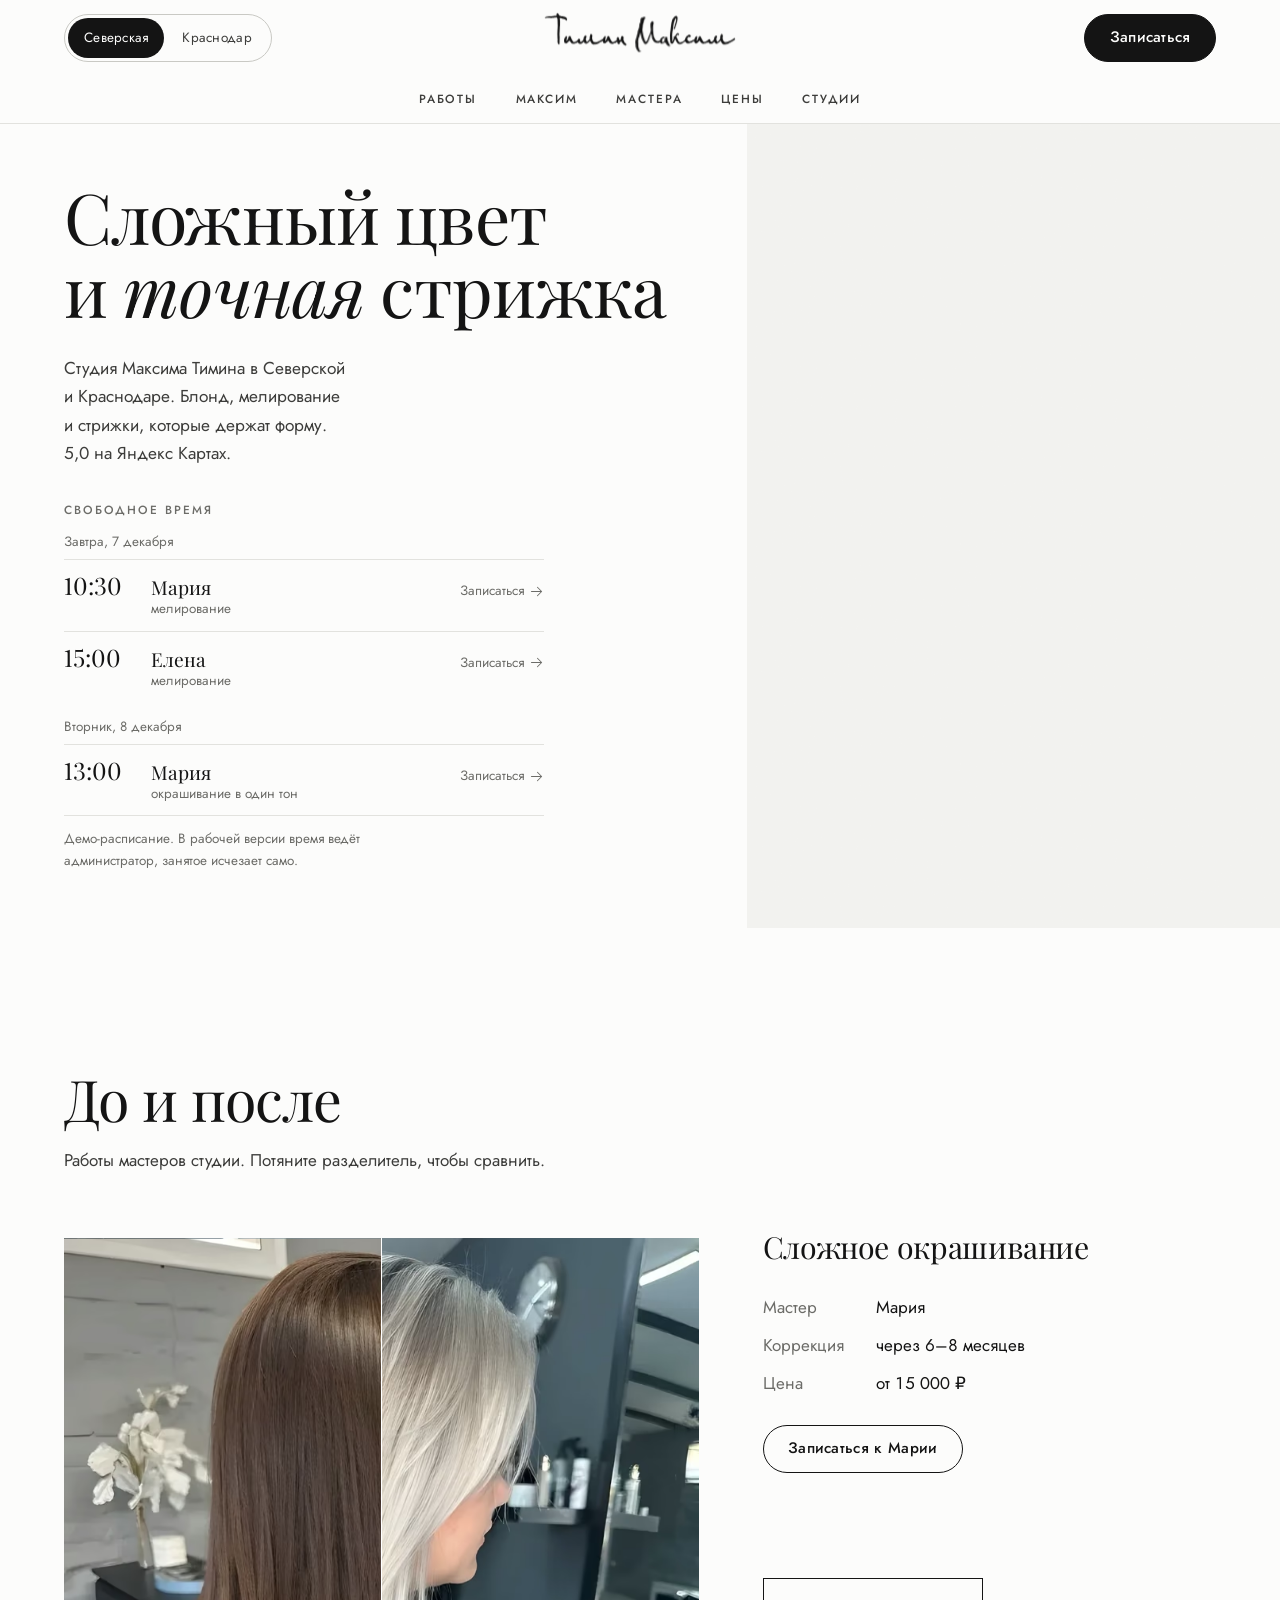
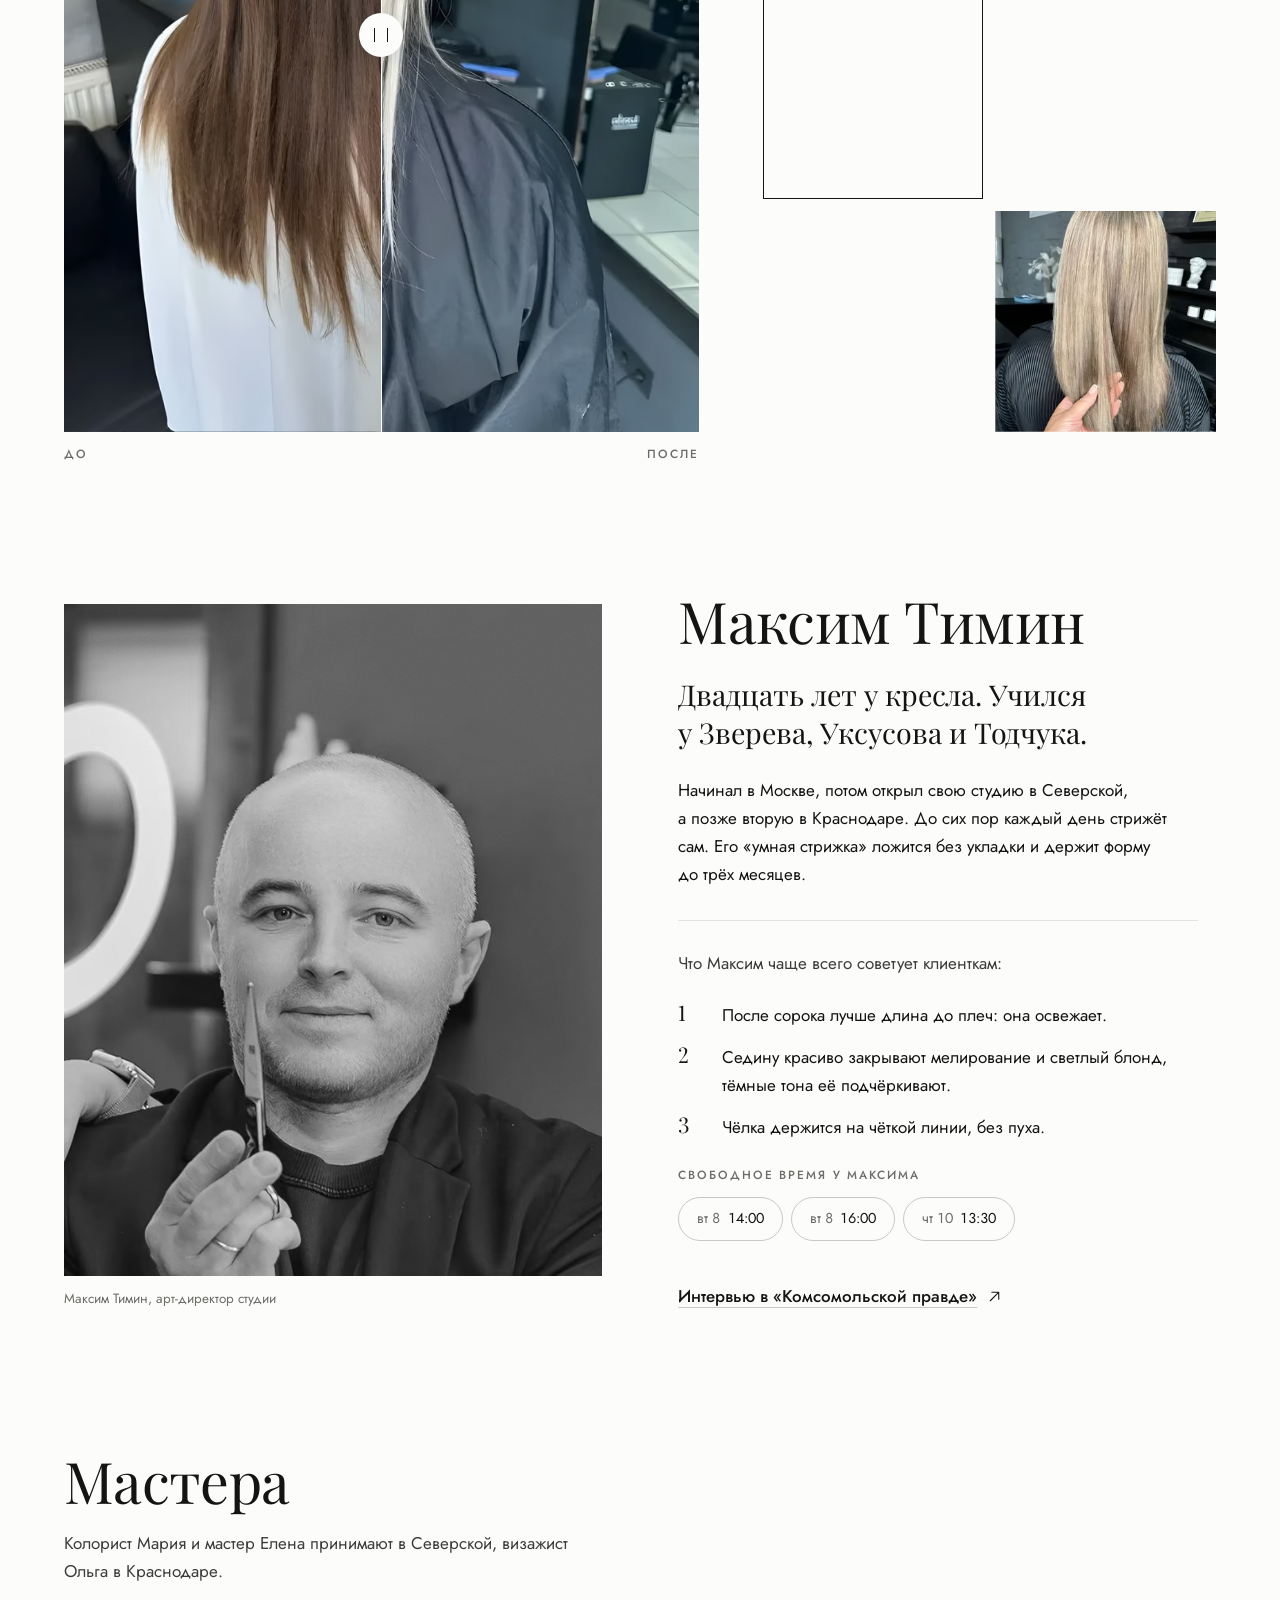
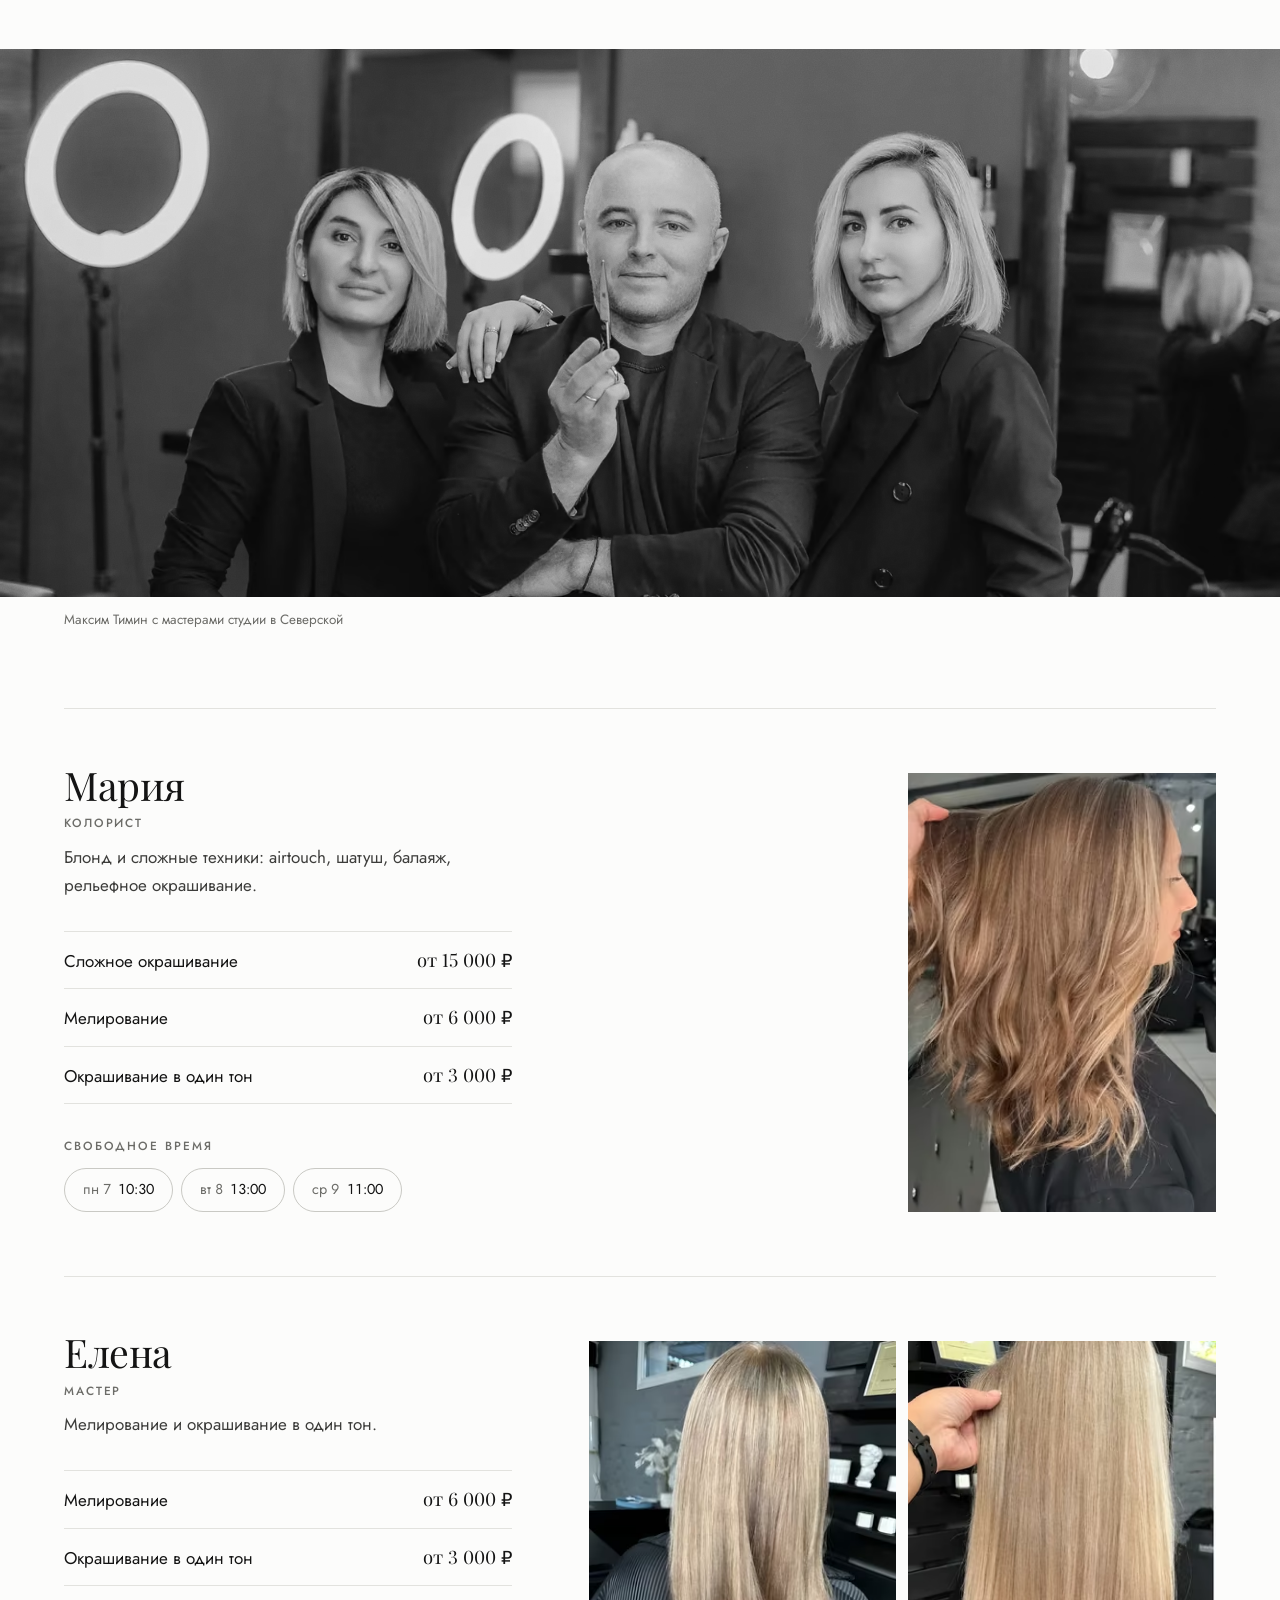
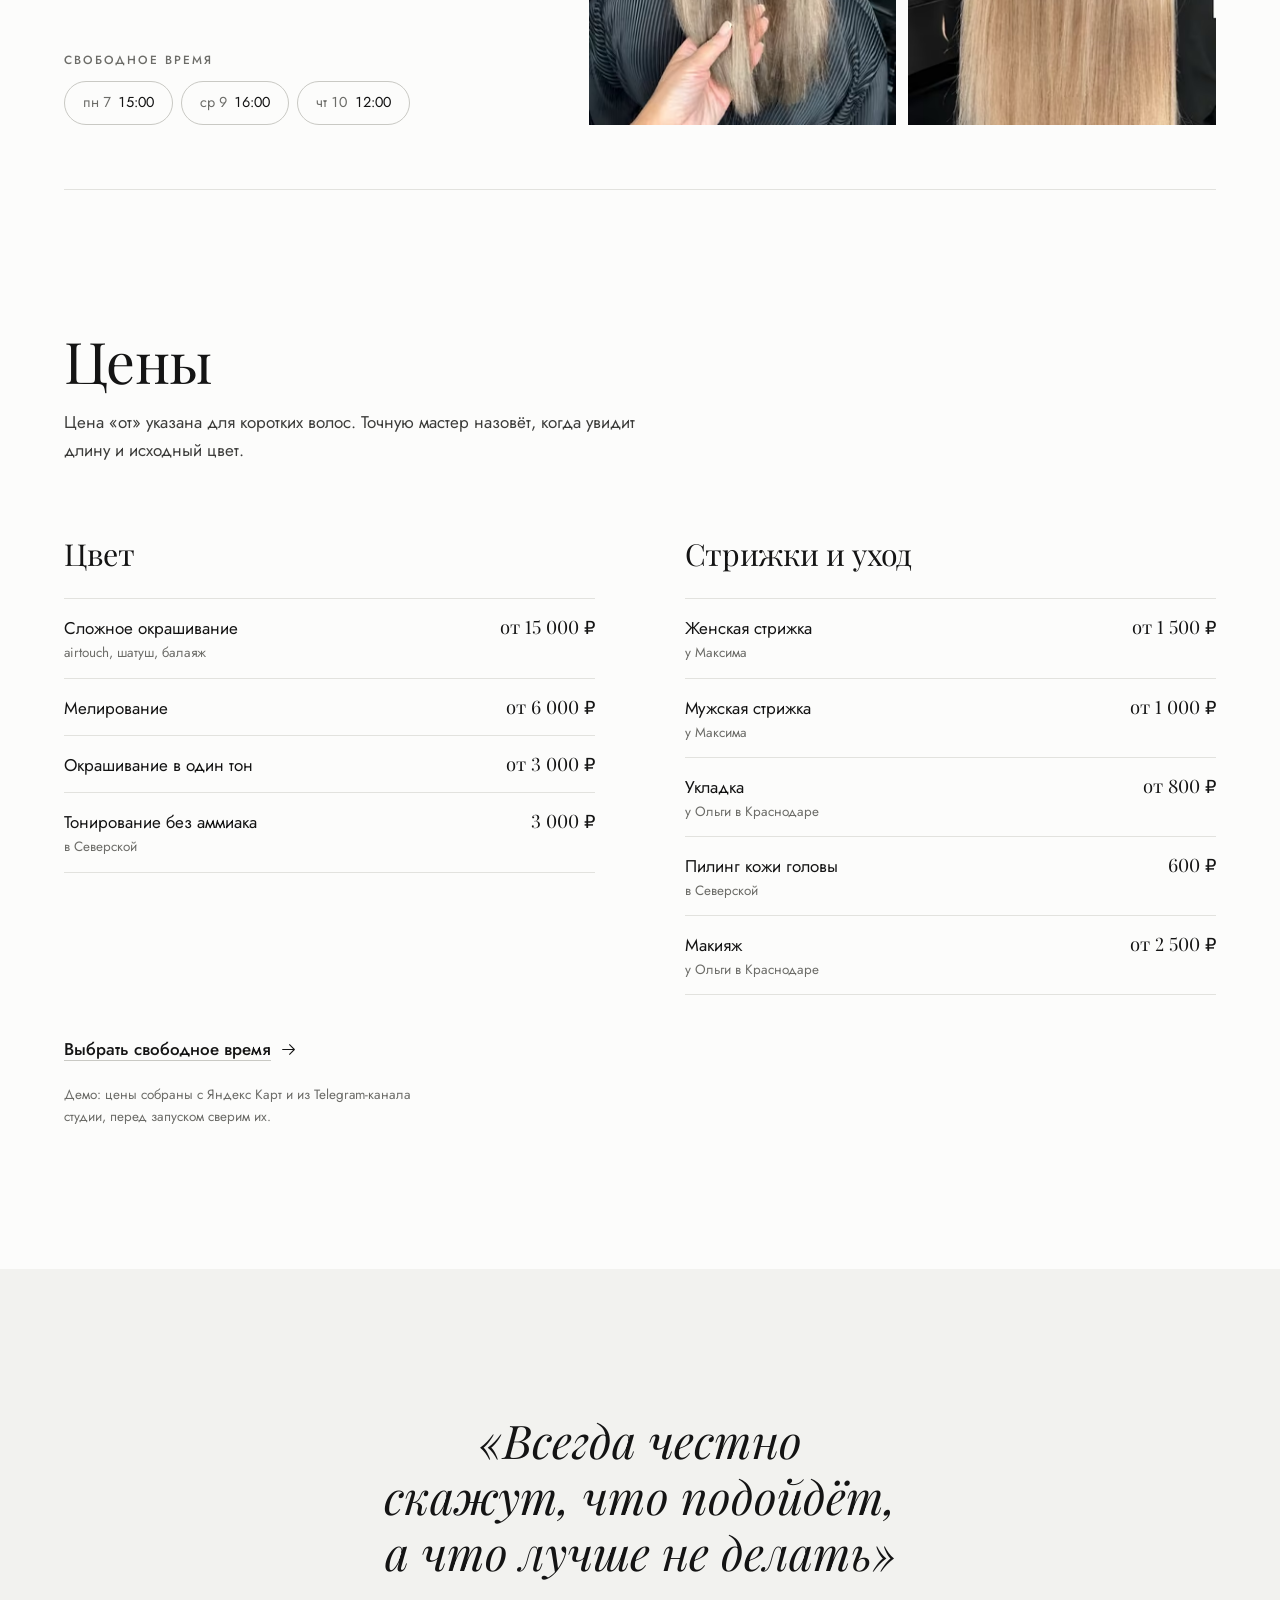
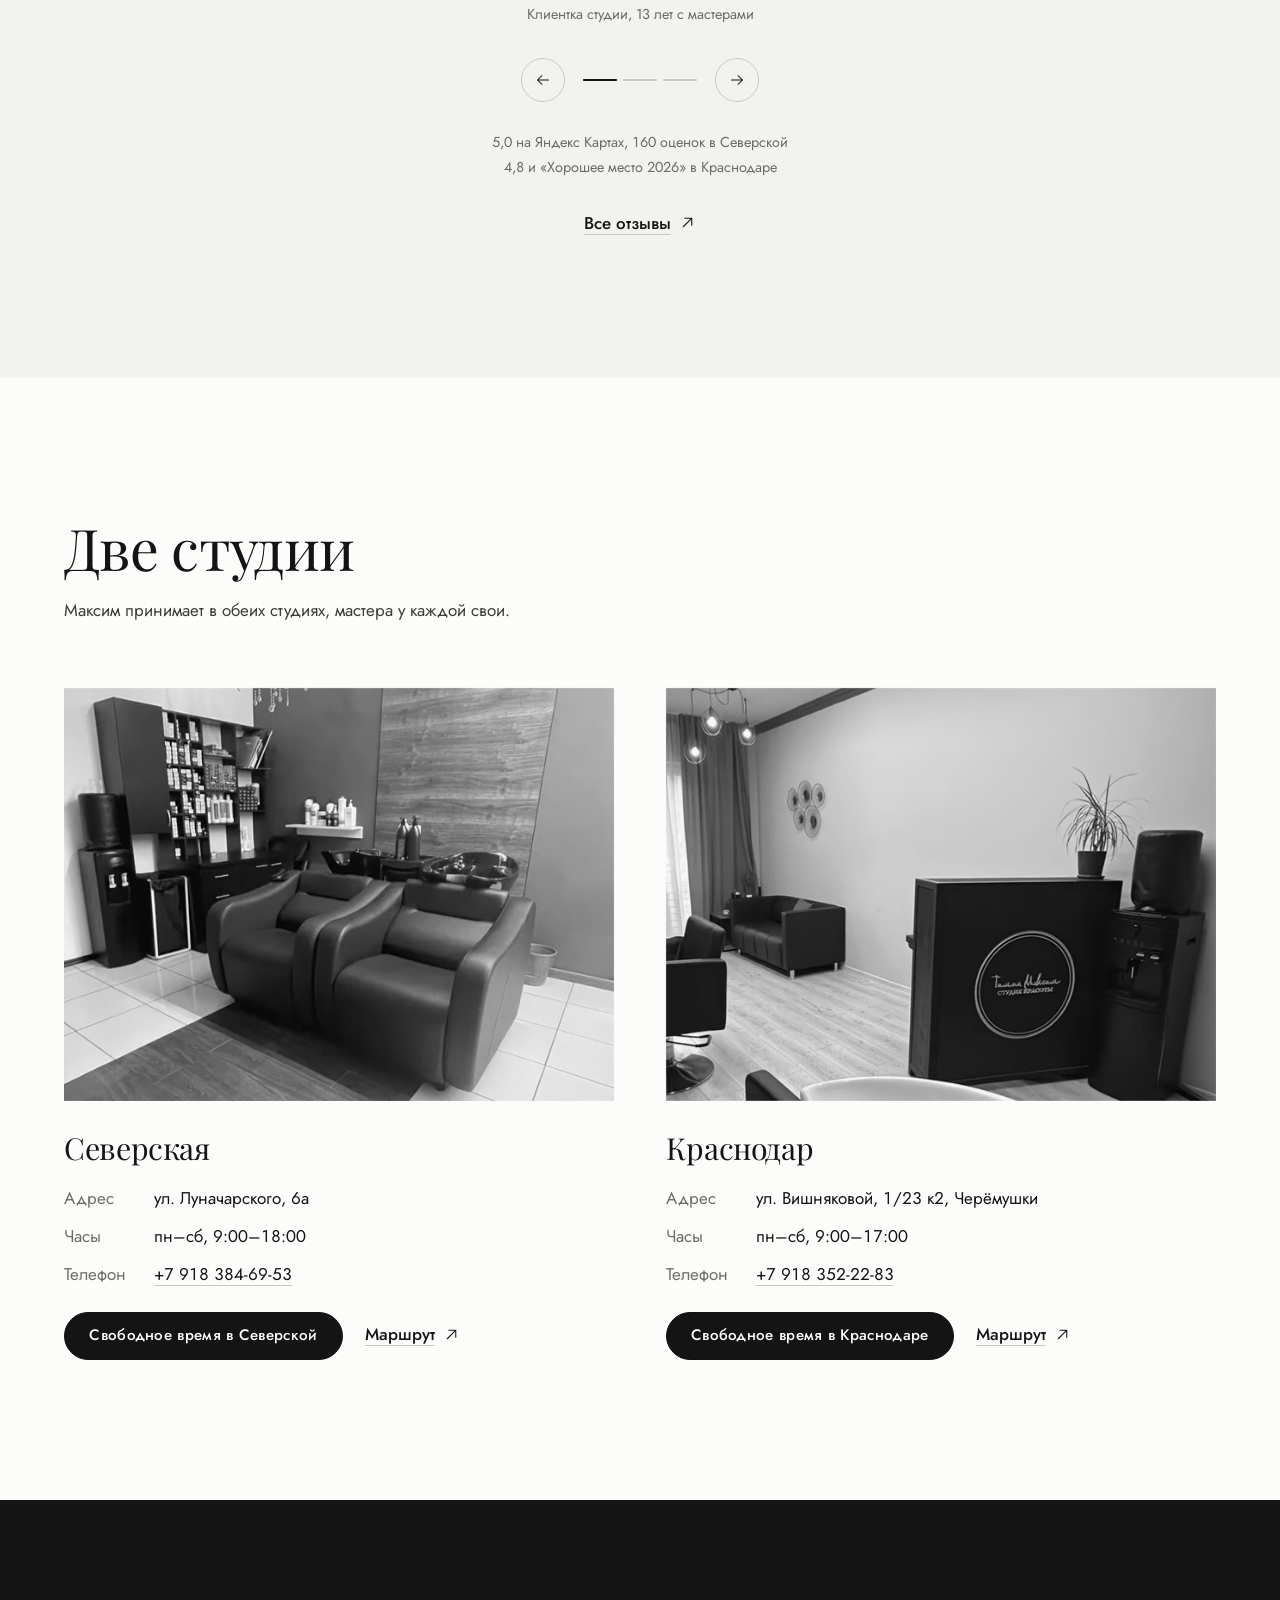
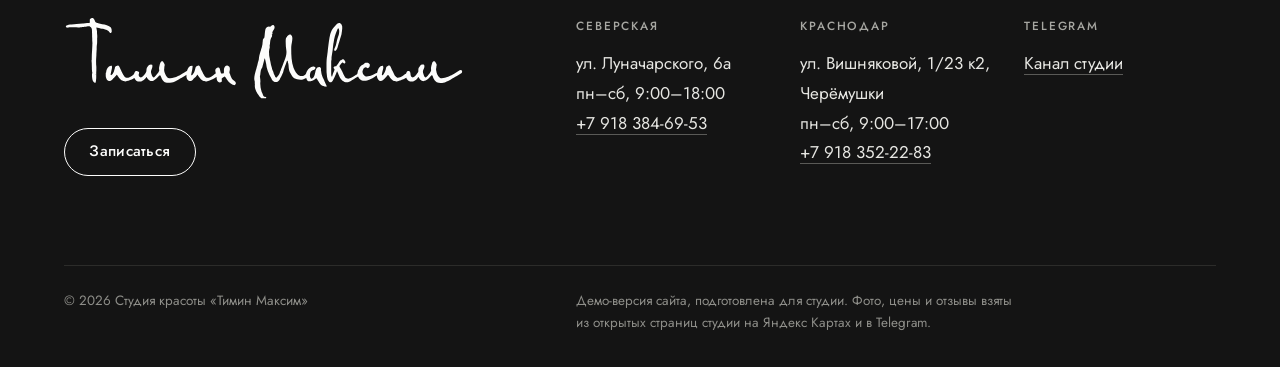
==== commit 1149f054: "Сайт 2026-10-08 15:17" ====
--- a/index.html
+++ b/index.html
@@ -21,7 +21,7 @@
 <meta name="twitter:card" content="summary_large_image">
 <script type="application/ld+json">
 [{"@context":"https://schema.org","@type":"HairSalon","name":"Тимин Максим, студия красоты (Северская)","telephone":"+7 918 384-69-53","address":{"@type":"PostalAddress","streetAddress":"ул. Луначарского, 6а","addressLocality":"станица Северская","addressRegion":"Краснодарский край","addressCountry":"RU"},"openingHours":"Mo-Sa 09:00-18:00","priceRange":"от 1 000 ₽"},
-{"@context":"https://schema.org","@type":"HairSalon","name":"Тимин Максим, студия красоты (Краснодар)","telephone":"+7 918 352-22-83","address":{"@type":"PostalAddress","streetAddress":"ул. Вишняковой, 1/23 к2","addressLocality":"Краснодар","addressRegion":"Краснодарский край","addressCountry":"RU"},"priceRange":"от 1 000 ₽"}]
+{"@context":"https://schema.org","@type":"HairSalon","name":"Тимин Максим, студия красоты (Краснодар)","telephone":"+7 918 352-22-83","address":{"@type":"PostalAddress","streetAddress":"ул. Вишняковой, 1/23 к2","addressLocality":"Краснодар","addressRegion":"Краснодарский край","addressCountry":"RU"},"openingHours":"Mo-Sa 09:00-17:00","priceRange":"от 1 000 ₽"}]
 </script>
 <link rel="preload" as="image" type="image/avif" media="(max-width:900px)" imagesrcset="img/hero-m-320.avif 320w, img/hero-m-480.avif 480w, img/hero-m-640.avif 640w, img/hero-m-800.avif 800w, img/hero-m-1000.avif 1000w, img/hero-m-1200.avif 1200w" imagesizes="100vw" fetchpriority="high">
 <link rel="preload" as="image" type="image/avif" media="(min-width:901px)" imagesrcset="img/hero-d-320.avif 320w, img/hero-d-480.avif 480w, img/hero-d-640.avif 640w, img/hero-d-800.avif 800w, img/hero-d-1000.avif 1000w, img/hero-d-1200.avif 1200w, img/hero-d-1600.avif 1600w" imagesizes="42vw" fetchpriority="high">
@@ -160,14 +160,14 @@
 <div class="pr"><span>Сложное окрашивание<small>airtouch, шатуш, балаяж</small></span><span class="v">от 15&nbsp;000&nbsp;₽</span></div>
 <div class="pr"><span>Мелирование</span><span class="v">от 6&nbsp;000&nbsp;₽</span></div>
 <div class="pr"><span>Окрашивание в один тон</span><span class="v">от 3&nbsp;000&nbsp;₽</span></div>
-<div class="pr"><span>Тонирование без аммиака</span><span class="v">3&nbsp;000&nbsp;₽</span></div>
+<div class="pr"><span>Тонирование без аммиака<small>в Северской</small></span><span class="v">3&nbsp;000&nbsp;₽</span></div>
 </div>
 <div class="pg">
 <h3>Стрижки и уход</h3>
 <div class="pr"><span>Женская стрижка<small>у Максима</small></span><span class="v">от 1&nbsp;500&nbsp;₽</span></div>
 <div class="pr"><span>Мужская стрижка<small>у Максима</small></span><span class="v">от 1&nbsp;000&nbsp;₽</span></div>
 <div class="pr"><span>Укладка<small>у Ольги в Краснодаре</small></span><span class="v">от 800&nbsp;₽</span></div>
-<div class="pr"><span>Пилинг кожи головы</span><span class="v">600&nbsp;₽</span></div>
+<div class="pr"><span>Пилинг кожи головы<small>в Северской</small></span><span class="v">600&nbsp;₽</span></div>
 <div class="pr"><span>Макияж<small>у Ольги в Краснодаре</small></span><span class="v">от 2&nbsp;500&nbsp;₽</span></div>
 </div>
 </div>
@@ -205,7 +205,7 @@
 <article class="studio">
 <figure class="film" style="margin:0"><picture data-later><source type="image/avif" srcset="img/studio-krd-320.avif 320w, img/studio-krd-480.avif 480w, img/studio-krd-640.avif 640w, img/studio-krd-800.avif 800w, img/studio-krd-1000.avif 1000w, img/studio-krd-1200.avif 1200w, img/studio-krd-1400.avif 1400w" sizes="(min-width:1280px) 562px, (min-width:801px) 43vw, 90vw"><img decoding="async" fetchpriority="low" src="img/studio-krd-800.webp" srcset="img/studio-krd-320.webp 320w, img/studio-krd-480.webp 480w, img/studio-krd-640.webp 640w, img/studio-krd-800.webp 800w, img/studio-krd-1000.webp 1000w, img/studio-krd-1200.webp 1200w, img/studio-krd-1400.webp 1400w" sizes="(min-width:1280px) 562px, (min-width:801px) 43vw, 90vw" data-img="studio-krd" alt="Ресепшен студии в Краснодаре" loading="lazy" width="1400" height="1099"></picture></figure>
 <h3>Краснодар</h3>
-<dl><dt>Адрес</dt><dd>ул. Вишняковой, 1/23 к2, Черёмушки</dd><dt>Часы</dt><dd>по записи</dd><dt>Телефон</dt><dd><a class="tel" href="tel:+79183522283">+7 918 352-22-83</a></dd></dl>
+<dl><dt>Адрес</dt><dd>ул. Вишняковой, 1/23 к2, Черёмушки</dd><dt>Часы</dt><dd>пн–сб, 9:00–17:00</dd><dt>Телефон</dt><dd><a class="tel" href="tel:+79183522283">+7 918 352-22-83</a></dd></dl>
 <div class="row"><button class="pill pill--ink" type="button" data-pick="krd"><span class="lbl-long">Свободное время в Краснодаре</span><span class="lbl-short">Свободное время</span></button><a class="textlink" href="https://yandex.ru/maps/org/timin_maksim/4702208924/" target="_blank" rel="noopener">Маршрут <svg class="ic" aria-hidden="true"><use href="#i-out"/></svg></a></div>
 </article>
 </div>
@@ -217,7 +217,7 @@
 <div class="foot-grid">
 <div class="brandcol"><svg class="wordmark" viewBox="0 0 3489 733" role="img" aria-label="Тимин Максим"><use href="#wm-glyphs" fill="currentColor"/></svg><a class="pill pill--light" href="#top" data-jump>Записаться</a></div>
 <div><h3>Северская</h3><address>ул. Луначарского, 6а<br>пн–сб, 9:00–18:00<br><a href="tel:+79183846953">+7 918 384-69-53</a></address></div>
-<div><h3>Краснодар</h3><address>ул. Вишняковой, 1/23 к2, Черёмушки<br>по записи<br><a href="tel:+79183522283">+7 918 352-22-83</a></address></div>
+<div><h3>Краснодар</h3><address>ул. Вишняковой, 1/23 к2, Черёмушки<br>пн–сб, 9:00–17:00<br><a href="tel:+79183522283">+7 918 352-22-83</a></address></div>
 <div><h3>Telegram</h3><address><a href="https://t.me/timin_maxim_beautystudio_sev" target="_blank" rel="noopener">Канал студии</a></address></div>
 </div>
 <div class="foot-base"><span>© 2026 Студия красоты «Тимин Максим»</span><p>Демо-версия сайта, подготовлена для студии. Фото, цены и отзывы взяты из открытых страниц студии на Яндекс Картах и в Telegram.</p></div>
@@ -239,7 +239,7 @@
 <p class="bk-note">Откроется WhatsApp студии с готовым сообщением. Администратор подтвердит запись. Если WhatsApp не открывается, позвоните.</p>
 </div>
 </div>
-<script>(function(){var I={sev:{name:"\u0421\u0435\u0432\u0435\u0440\u0441\u043A\u0430\u044F",phone:"79183846953",masters:["\u041C\u0430\u043A\u0441\u0438\u043C","\u041C\u0430\u0440\u0438\u044F","\u0415\u043B\u0435\u043D\u0430"]},krd:{name:"\u041A\u0440\u0430\u0441\u043D\u043E\u0434\u0430\u0440",phone:"79183522283",masters:["\u041C\u0430\u043A\u0441\u0438\u043C","\u041E\u043B\u044C\u0433\u0430"]}},H=[{id:"cut",name:"\u0416\u0435\u043D\u0441\u043A\u0430\u044F \u0441\u0442\u0440\u0438\u0436\u043A\u0430",h:1,who:["\u041C\u0430\u043A\u0441\u0438\u043C"],price:{\u041C\u0430\u043A\u0441\u0438\u043C:"\u043E\u0442\xA01\xA0500\xA0\u20BD"}},{id:"cutm",name:"\u041C\u0443\u0436\u0441\u043A\u0430\u044F \u0441\u0442\u0440\u0438\u0436\u043A\u0430",h:1,who:["\u041C\u0430\u043A\u0441\u0438\u043C"],price:{\u041C\u0430\u043A\u0441\u0438\u043C:"\u043E\u0442\xA01\xA0000\xA0\u20BD"},nodef:1},{id:"tone",name:"\u041E\u043A\u0440\u0430\u0448\u0438\u0432\u0430\u043D\u0438\u0435 \u0432 \u043E\u0434\u0438\u043D \u0442\u043E\u043D",h:2,who:["\u041C\u0430\u0440\u0438\u044F","\u0415\u043B\u0435\u043D\u0430","\u041C\u0430\u043A\u0441\u0438\u043C"],price:{\u041C\u0430\u043A\u0441\u0438\u043C:"\u043E\u0442 3\xA0000\xA0\u20BD",\u041C\u0430\u0440\u0438\u044F:"\u043E\u0442 3\xA0000\xA0\u20BD",\u0415\u043B\u0435\u043D\u0430:"\u043E\u0442 3\xA0000\xA0\u20BD"}},{id:"hl",name:"\u041C\u0435\u043B\u0438\u0440\u043E\u0432\u0430\u043D\u0438\u0435",h:3,who:["\u041C\u0430\u043A\u0441\u0438\u043C","\u041C\u0430\u0440\u0438\u044F","\u0415\u043B\u0435\u043D\u0430"],price:{\u041C\u0430\u043A\u0441\u0438\u043C:"\u043E\u0442 6\xA0000\xA0\u20BD",\u041C\u0430\u0440\u0438\u044F:"\u043E\u0442 6\xA0000\xA0\u20BD",\u0415\u043B\u0435\u043D\u0430:"\u043E\u0442 6\xA0000\xA0\u20BD"}},{id:"cx",name:"\u0421\u043B\u043E\u0436\u043D\u043E\u0435 \u043E\u043A\u0440\u0430\u0448\u0438\u0432\u0430\u043D\u0438\u0435",h:5,who:["\u041C\u0430\u043A\u0441\u0438\u043C","\u041C\u0430\u0440\u0438\u044F"],price:{\u041C\u0430\u043A\u0441\u0438\u043C:"\u043E\u0442 15\xA0000\xA0\u20BD",\u041C\u0430\u0440\u0438\u044F:"\u043E\u0442 15\xA0000\xA0\u20BD"}},{id:"mk",name:"\u041C\u0430\u043A\u0438\u044F\u0436",h:1,who:["\u041E\u043B\u044C\u0433\u0430"],price:{\u041E\u043B\u044C\u0433\u0430:"\u043E\u0442 2\xA0500\xA0\u20BD"}},{id:"st",name:"\u0423\u043A\u043B\u0430\u0434\u043A\u0430",h:1,who:["\u041E\u043B\u044C\u0433\u0430"],price:{\u041E\u043B\u044C\u0433\u0430:"\u043E\u0442 800\xA0\u20BD"}}],Re=["\u0432\u0441","\u043F\u043D","\u0432\u0442","\u0441\u0440","\u0447\u0442","\u043F\u0442","\u0441\u0431"],ie=["\u0432\u043E\u0441\u043A\u0440\u0435\u0441\u0435\u043D\u044C\u0435","\u043F\u043E\u043D\u0435\u0434\u0435\u043B\u044C\u043D\u0438\u043A","\u0432\u0442\u043E\u0440\u043D\u0438\u043A","\u0441\u0440\u0435\u0434\u0430","\u0447\u0435\u0442\u0432\u0435\u0440\u0433","\u043F\u044F\u0442\u043D\u0438\u0446\u0430","\u0441\u0443\u0431\u0431\u043E\u0442\u0430"],oe=["\u044F\u043D\u0432\u0430\u0440\u044F","\u0444\u0435\u0432\u0440\u0430\u043B\u044F","\u043C\u0430\u0440\u0442\u0430","\u0430\u043F\u0440\u0435\u043B\u044F","\u043C\u0430\u044F","\u0438\u044E\u043D\u044F","\u0438\u044E\u043B\u044F","\u0430\u0432\u0433\u0443\u0441\u0442\u0430","\u0441\u0435\u043D\u0442\u044F\u0431\u0440\u044F","\u043E\u043A\u0442\u044F\u0431\u0440\u044F","\u043D\u043E\u044F\u0431\u0440\u044F","\u0434\u0435\u043A\u0430\u0431\u0440\u044F"],ce={\u041C\u0430\u043A\u0441\u0438\u043C:"\u041C\u0430\u043A\u0441\u0438\u043C\u0443",\u041C\u0430\u0440\u0438\u044F:"\u041C\u0430\u0440\u0438\u0438",\u0415\u043B\u0435\u043D\u0430:"\u0415\u043B\u0435\u043D\u0435",\u041E\u043B\u044C\u0433\u0430:"\u041E\u043B\u044C\u0433\u0435"},et={\u041C\u0430\u043A\u0441\u0438\u043C:"\u041C\u0430\u043A\u0441\u0438\u043C\u0430",\u041C\u0430\u0440\u0438\u044F:"\u041C\u0430\u0440\u0438\u0438",\u0415\u043B\u0435\u043D\u0430:"\u0415\u043B\u0435\u043D\u044B",\u041E\u043B\u044C\u0433\u0430:"\u041E\u043B\u044C\u0433\u0438"},d={branch:"sev",sel:null};try{var Z=localStorage.getItem("tm-branch");Z&&I[Z]&&(d.branch=Z)}catch(e){}function Ye(e){for(var t=2166136261,n=0;n<e.length;n++)t^=e.charCodeAt(n),t=Math.imul(t,16777619);return t>>>0}function se(e,t){return e==="\u041E\u043B\u044C\u0433\u0430"?"\u043C\u0430\u043A\u0438\u044F\u0436 \u0438\u043B\u0438 \u0443\u043A\u043B\u0430\u0434\u043A\u0430":t>=5&&e!=="\u0415\u043B\u0435\u043D\u0430"?"\u0441\u043B\u043E\u0436\u043D\u043E\u0435 \u043E\u043A\u0440\u0430\u0448\u0438\u0432\u0430\u043D\u0438\u0435":t>=3?"\u043C\u0435\u043B\u0438\u0440\u043E\u0432\u0430\u043D\u0438\u0435":t>=2?"\u043E\u043A\u0440\u0430\u0448\u0438\u0432\u0430\u043D\u0438\u0435 \u0432 \u043E\u0434\u0438\u043D \u0442\u043E\u043D":"\u0441\u0442\u0440\u0438\u0436\u043A\u0430"}function le(e){var t=9;return H.forEach(function(n){n.who.indexOf(e)>-1&&n.h<t&&(t=n.h)}),t}function Fe(e){var t=[],n=new Date,i=new Date(n.getFullYear(),n.getMonth(),n.getDate());return I[e].masters.forEach(function(r){for(var a=0;a<8;a++){var o=new Date(i);if(o.setDate(i.getDate()+a),o.getDay()!==0){var s=Ye(r+e+o.toDateString());if(s%5!==0)for(var l=1+(s>>>3)%2,c=0;c<l;c++){var u=9+(s>>>5+c*4)%8,h=1+(s>>>9+c*3)%5;if(u+h>18&&(h=18-u),!(h<le(r)&&(h=le(r),u+h>18))){var k=new Date(o);k.setHours(u,(s>>>13+c)%2?30:0,0,0),!(k<=n)&&(t.some(function(A){return A.m===r&&Math.abs(A.t-k)<72e5})||t.push({m:r,t:k,len:h,branch:e}))}}}}}),t.sort(function(r,a){return r.t-a.t})}function ue(e){var t=new Date,n=new Date(t.getFullYear(),t.getMonth(),t.getDate()),i=new Date(e.getFullYear(),e.getMonth(),e.getDate()),r=Math.round((i-n)/864e5),a=e.getDate()+"\xA0"+oe[e.getMonth()];return r===0?"\u0441\u0435\u0433\u043E\u0434\u043D\u044F, "+a:r===1?"\u0437\u0430\u0432\u0442\u0440\u0430, "+a:ie[e.getDay()]+", "+a}function P(e){return e.getHours()+":"+String(e.getMinutes()).padStart(2,"0")}function B(e){return e.m+"|"+e.t.getTime()+"|"+e.branch}var R=[];function Y(){R=Fe(d.branch);var e=document.getElementById("hero-slots");e.innerHTML="";var t=[],n={};R.forEach(function(r){var a=r.t.getTime();t.length<3&&!n[a]&&(t.push(r),n[a]=1)});var i="";t.sort(function(r,a){return r.t-a.t}).forEach(function(r){var a=ue(r.t);if(a!==i){var o=document.createElement("li");o.className="tt-day",o.textContent=a.charAt(0).toUpperCase()+a.slice(1),e.appendChild(o),i=a}var s=document.createElement("li");s.innerHTML='<button type="button" class="slot" aria-pressed="false" data-key="'+B(r)+'"><span class="t">'+P(r.t)+'</span><span class="who">'+r.m+"<small>"+se(r.m,r.len)+'</small></span><span class="go">\u0417\u0430\u043F\u0438\u0441\u0430\u0442\u044C\u0441\u044F<svg class="ic" aria-hidden="true"><use href="#i-arrow"/></svg></span><span class="pick" aria-hidden="true">\u0412\u044B\u0431\u0440\u0430\u043D\u043E</span></button>',e.appendChild(s)}),document.querySelectorAll(".chips").forEach(function(r){var a=r.dataset.master;r.innerHTML="";var o=R.filter(function(l){return l.m===a}).slice(0,3);if(o.forEach(function(l){var c=document.createElement("button");c.type="button",c.className="chip",c.dataset.key=B(l),c.setAttribute("aria-pressed","false"),c.innerHTML='<span class="cd">'+Re[l.t.getDay()]+"\xA0"+l.t.getDate()+'</span><span class="sr-only">, </span>'+P(l.t),c.title=se(l.m,l.len),r.appendChild(c)}),!o.length){var s=document.createElement("p");s.className="mute",s.style.fontSize=".9rem",s.textContent="\u041D\u0430 \u044D\u0442\u043E\u0439 \u043D\u0435\u0434\u0435\u043B\u0435 \u0441\u0432\u043E\u0431\u043E\u0434\u043D\u043E\u0433\u043E \u0432\u0440\u0435\u043C\u0435\u043D\u0438 \u043D\u0435\u0442.",r.appendChild(s)}}),document.querySelectorAll("[data-only]").forEach(function(r){r.hidden=r.dataset.only!==d.branch}),document.querySelectorAll(".branch button").forEach(function(r){r.setAttribute("aria-pressed",String(r.dataset.branch===d.branch))}),F(),M()}function C(e){return R.filter(function(t){return B(t)===e})[0]}function F(){document.querySelectorAll(".branch").forEach(function(e){var t=e.querySelector('[aria-pressed="true"]');!t||!t.offsetWidth||(e.style.setProperty("--bx",t.offsetLeft+"px"),e.style.setProperty("--bw",t.offsetWidth+"px"))})}var T=null,q=null;function M(){document.querySelectorAll(".slot[data-key], .chip[data-key]").forEach(function(u){u.setAttribute("aria-pressed",String(!!d.sel&&u.dataset.key===B(d.sel)))});var e=document.getElementById("book");if(!d.sel){if(e.contains(document.activeElement)){var t=q&&q.isConnected?q:q&&document.querySelector('[data-key="'+q.dataset.key+'"]');t&&t.focus({preventScroll:!0})}e.classList.remove("is-open"),delete e.dataset.sel,S(!1);var n=document.body,i=document.documentElement;if(n.style.paddingBottom){var r=scrollY+innerHeight>i.scrollHeight-e.offsetHeight-4;n.classList.toggle("pad-ease",r),n.style.paddingBottom="",r&&setTimeout(function(){n.classList.remove("pad-ease")},500)}return}var a=e.classList.contains("is-open")&&e.dataset.sel&&e.dataset.sel!==B(d.sel);e.dataset.sel=B(d.sel);var o=d.sel,s=document.getElementById("bk-svc"),l=s.value;if(document.getElementById("bk-who").textContent=o.m,document.getElementById("bk-when").textContent=ue(o.t)+", "+P(o.t)+", "+I[o.branch].name,s.innerHTML="",H.filter(function(u){return u.who.indexOf(o.m)>-1&&u.h<=o.len}).forEach(function(u){var h=document.createElement("option");h.value=u.id,h.textContent=u.name+", "+(u.price[o.m]||"\u043F\u043E \u0437\u0430\u043F\u0438\u0441\u0438"),s.appendChild(h)}),T&&s.querySelector('option[value="'+T+'"]'))s.value=T;else if(s.options.length){for(var c=s.options.length-1;c>0&&H.some(function(u){return u.id===s.options[c].value&&u.nodef});)c--;s.selectedIndex=c}S(!1),ge(),document.getElementById("bk-call").href="tel:+"+I[o.branch].phone,de(),e.classList.add("is-open"),document.body.style.paddingBottom=e.offsetHeight+"px",a&&Element.prototype.animate&&[document.querySelector(".bk-what"),document.getElementById("bk-svc-btn")].forEach(function(u){u.animate([{opacity:0},{opacity:1}],{duration:340,easing:"cubic-bezier(.4,0,.2,1)"})})}function de(){var e=d.sel;if(e){var t=H.filter(function(i){return i.id===document.getElementById("bk-svc").value})[0],n="\u0417\u0434\u0440\u0430\u0432\u0441\u0442\u0432\u0443\u0439\u0442\u0435! \u0425\u043E\u0447\u0443 \u0437\u0430\u043F\u0438\u0441\u0430\u0442\u044C\u0441\u044F \u043A "+(ce[e.m]||e.m)+(t?", "+t.name.toLowerCase():"")+", "+ie[e.t.getDay()]+" "+e.t.getDate()+" "+oe[e.t.getMonth()]+" \u0432 "+P(e.t)+" ("+I[e.branch].name+").";document.getElementById("bk-send").href="https://wa.me/"+I[e.branch].phone+"?text="+encodeURIComponent(n)}}function K(e,t){var n=e.offsetHeight;if(!(Math.abs(n-t)<1||!e.animate)){e.style.overflow="hidden";var i=[],r=e.closest("main > section"),a,o;if(r){for(a=r.nextElementSibling;a;a=a.nextElementSibling)i.push(a);a=document.querySelector("body > footer"),a&&i.push(a)}i=i.filter(function(l){return o=l.getBoundingClientRect(),o.bottom>-200&&o.top<innerHeight+200}),i.forEach(function(l){l._wc=(l._wc||0)+1,l.style.willChange="transform"});var s=e.animate([{height:t+"px"},{height:n+"px"}],{duration:560,easing:"cubic-bezier(.45,0,.2,1)"});s.onfinish=s.oncancel=function(){e.style.overflow="",i.forEach(function(l){--l._wc||(l.style.willChange="")})}}}var fe=!1;function me(e){for(var t=0,n=e;n;n=n.offsetParent)t+=n.offsetTop;return t}var W=0,he=["wheel","touchstart","keydown"],pe="#hero-slots, .chips, .masters";function We(e){if(fe||!window.ResizeObserver)return;for(var t=++W,n=document.getElementById("mast").getBoundingClientRect().bottom,i=document.getElementById("top"),r=null,a=0;a<12&&i;a++){for(var o=null,s=0;s<i.children.length;s++){var l=i.children[s].getBoundingClientRect();if(l.height>0&&l.bottom>n+1){o=i.children[s];break}}if(!o||(r=o,o.matches(pe)))break;i=o}if(!r)return;var c=document.documentElement,u=me(r),h=u,k=u-scrollY,A=!1,Oe=new ResizeObserver(Ke),Ze=setTimeout(z,e);function ze(){Oe.disconnect(),clearTimeout(Ze),he.forEach(function(g){removeEventListener(g,z,!0)})}function z(){ze(),t===W&&W++}function Ke(){if(t!==W)return ze();if(!r.isConnected||!r.offsetParent)return z();var g=me(r);if(!A){if(Math.abs(g-u)<4)return;if(A=!0,Math.abs(scrollY-(g-k))<2)return scrollY<c.scrollHeight-innerHeight-1&&(fe=!0),z()}if(g!==h){var Pe=g-k;if(Math.abs(scrollY-Pe)>=1){var Je=c.style.scrollBehavior;c.style.scrollBehavior="auto",window.scrollTo(0,Pe),c.style.scrollBehavior=Je}h=g}k=g-scrollY}he.forEach(function(g){addEventListener(g,z,{capture:!0,passive:!0})}),document.querySelectorAll(pe).forEach(function(g){Oe.observe(g)})}function J(e,t){if(e===d.branch){Y();return}We(t?300:1100),d.branch=e,d.sel=null;try{localStorage.setItem("tm-branch",e)}catch(r){}document.querySelectorAll(".branch button").forEach(function(r){r.setAttribute("aria-pressed",String(r.dataset.branch===e))}),F();var n=[].slice.call(document.querySelectorAll("#hero-slots, .chips, .masters")).filter(function(r){var a=r.getBoundingClientRect();return a.bottom>-80&&a.top<innerHeight+80});if(t||!Element.prototype.animate||!n.length){Y();return}var i=n.map(function(r){return r.animate([{opacity:1},{opacity:0}],{duration:180,easing:"cubic-bezier(.4,0,1,1)",fill:"forwards"})});i[0].onfinish=function(){var r=n.map(function(a){return a.offsetHeight});Y(),n.forEach(function(a,o){i[o].cancel(),K(a,r[o]),a.animate([{opacity:0,transform:matchMedia("(prefers-reduced-motion: reduce)").matches?"none":"translateY(6px)"},{opacity:1,transform:"none"}],{duration:420,easing:"cubic-bezier(.22,1,.36,1)"})})}}document.addEventListener("click",function(e){var t=e.target.closest(".slot[data-key], .chip[data-key]");if(t){q=t;var n=C(t.dataset.key);if(d.sel=d.sel&&B(d.sel)===t.dataset.key?null:n,M(),d.sel&&e.detail===0){var i=y.disabled?document.getElementById("bk-send"):y;requestAnimationFrame(function(){i.focus({preventScroll:!0})})}if(d.sel){var r=document.getElementById("book");requestAnimationFrame(function(){var c=t.getBoundingClientRect().bottom-(window.innerHeight-r.offsetHeight-24);c>0&&window.scrollBy({top:c,behavior:"smooth"})})}return}var a=e.target.closest("[data-branch]");if(a){J(a.dataset.branch);return}var o=e.target.closest("[data-pick]");if(o){J(o.dataset.pick,!0),requestAnimationFrame(function(){requestAnimationFrame(function(){document.getElementById("top").scrollIntoView({behavior:"smooth"})})});return}var s=e.target.closest("[data-jump]");if(s){e.preventDefault();var l=document.querySelector("#hero-slots .slot");l&&(d.sel=C(l.dataset.key),M());return}e.target.closest("#bk-x")&&(d.sel=null,M())}),document.getElementById("bk-svc").addEventListener("change",function(){de(),ge()});var E=document.getElementById("bk-pick"),y=document.getElementById("bk-svc-btn"),m=document.getElementById("bk-list"),D=-1;function ve(e){var t=e.lastIndexOf(", ");return t>0?[e.slice(0,t),e.slice(t+2)]:[e,""]}function Ne(e){return e.split(" ").length<3?e:e.replace(/(^|\s)(\S{1,2})\s/g,"$1$2\xA0").replace(/\s(\S+)$/,"\xA0$1")}function ge(){var e=document.getElementById("bk-svc"),t=e.options[e.selectedIndex],n=t?ve(t.textContent):["",""];m.innerHTML="",[].forEach.call(e.options,function(i,r){var a=document.createElement("li"),o=ve(i.textContent);a.id="bk-opt-"+r,a.setAttribute("role","option"),a.setAttribute("aria-selected",String(r===e.selectedIndex)),a.innerHTML='<span class="n"></span><span class="sr-only">, </span><span class="p"></span>',a.firstChild.textContent=Ne(o[0]),a.lastChild.textContent=o[1],m.appendChild(a)}),y.querySelector(".pk-n").textContent=n[0],y.querySelector(".pk-p").textContent=n[1],y.disabled=e.options.length<2}function ee(e){var t=m.children;t.length&&(D=(e+t.length)%t.length,[].forEach.call(t,function(n,i){n.classList.toggle("is-active",i===D)}),m.setAttribute("aria-activedescendant",t[D].id))}function ye(){var e=document.getElementById("book"),t=e.getBoundingClientRect(),n=E.getBoundingClientRect().top-t.top+8,i=document.querySelector(".mast").getBoundingClientRect().bottom,r=t.top-8-m.offsetHeight>=i+8;m.style.setProperty("--lift",(r?n:8)+"px"),e.classList.toggle("is-picking",!r&&matchMedia("(max-width:1199px)").matches)}window.addEventListener("resize",function(){E.classList.contains("is-open")&&ye()});function be(){y.disabled||E.classList.contains("is-open")||(ye(),E.classList.add("is-open"),y.setAttribute("aria-expanded","true"),ee(document.getElementById("bk-svc").selectedIndex),m.focus({preventScroll:!0}))}function S(e){E.classList.contains("is-open")&&(E.classList.remove("is-open"),document.getElementById("book").classList.remove("is-picking"),y.setAttribute("aria-expanded","false"),m.removeAttribute("aria-activedescendant"),e&&y.focus({preventScroll:!0}))}function Ee(e){var t=document.getElementById("bk-svc");e>=0&&e<t.options.length&&(T=t.options[e].value,e!==t.selectedIndex&&(t.selectedIndex=e,t.dispatchEvent(new Event("change")))),S(!0)}y.addEventListener("click",function(){E.classList.contains("is-open")?S(!0):be()}),y.addEventListener("keydown",function(e){(e.key==="ArrowDown"||e.key==="ArrowUp")&&(e.preventDefault(),be())}),m.addEventListener("keydown",function(e){var t=e.key;t==="ArrowDown"||t==="ArrowUp"||t==="Home"||t==="End"?(e.preventDefault(),ee(t==="ArrowDown"?D+1:t==="ArrowUp"?D-1:t==="Home"?0:m.children.length-1)):t==="Enter"||t===" "?(e.preventDefault(),Ee(D)):t==="Escape"?(e.preventDefault(),e.stopPropagation(),S(!0)):t==="Tab"&&S(!1)}),m.addEventListener("click",function(e){var t=e.target.closest("[role=option]");t&&Ee([].indexOf.call(m.children,t))}),m.addEventListener("pointermove",function(e){var t=e.target.closest("[role=option]");t&&ee([].indexOf.call(m.children,t))}),document.addEventListener("pointerdown",function(e){E.classList.contains("is-open")&&!E.contains(e.target)&&S(!1)},!0),m.addEventListener("focusout",function(e){E.contains(e.relatedTarget)||S(!1)}),document.addEventListener("keydown",function(e){e.key==="Escape"&&d.sel&&(d.sel=null,M())});var te=[{a:"a-after",b:"a-before",s:"cx",t:"\u0421\u043B\u043E\u0436\u043D\u043E\u0435 \u043E\u043A\u0440\u0430\u0448\u0438\u0432\u0430\u043D\u0438\u0435",m:"\u041C\u0430\u0440\u0438\u044F",h:"\u0447\u0435\u0440\u0435\u0437 6\u20138\xA0\u043C\u0435\u0441\u044F\u0446\u0435\u0432",p:"\u043E\u0442 15\xA0000\xA0\u20BD"},{a:"d-after",b:"d-before",s:"cx",t:"\u0421\u043B\u043E\u0436\u043D\u043E\u0435 \u043E\u043A\u0440\u0430\u0448\u0438\u0432\u0430\u043D\u0438\u0435",m:"\u041C\u0430\u0440\u0438\u044F",h:"\u0447\u0435\u0440\u0435\u0437 6\u20138\xA0\u043C\u0435\u0441\u044F\u0446\u0435\u0432",p:"\u043E\u0442 15\xA0000\xA0\u20BD"},{a:"c-after",b:"c-before",s:"cx",t:"\u0420\u0435\u043B\u044C\u0435\u0444\u043D\u043E\u0435 \u043E\u043A\u0440\u0430\u0448\u0438\u0432\u0430\u043D\u0438\u0435",m:"\u041C\u0430\u0440\u0438\u044F",h:null,p:null},{a:"b-after",b:"b-before",s:"hl",t:"\u041C\u0435\u043B\u0438\u0440\u043E\u0432\u0430\u043D\u0438\u0435",m:"\u0415\u043B\u0435\u043D\u0430",h:null,p:"\u043E\u0442\xA04\xA0500\xA0\u20BD"}],_e={"a-after":{w:[320,480,640,800,1e3,1200],h:1.25},"a-before":{w:[320,480,640,800,1e3,1200],h:1.25},"b-after":{w:[320,480,640,800,1e3,1200],h:1.25},"b-before":{w:[320,480,640,800,1e3,1200],h:1.25},"c-after":{w:[320,480,640,800,1e3,1200],h:1.25},"c-before":{w:[320,480,640,800,1e3,1200],h:1.25},"d-after":{w:[320,480,640,800,1e3,1200],h:1.25},"d-before":{w:[320,480,640,800,1e3,1200],h:1.25},"hero-d":{w:[320,480,640,800,1e3,1200,1600],h:1.164},"hero-m":{w:[320,480,640,800,1e3,1200],h:1.25},maxim:{w:[320,480,640,800,1e3,1200,1280],h:1.25},"studio-krd":{w:[320,480,640,800,1e3,1200,1400],h:.785},"studio-sev":{w:[320,480,640,800,1e3,1200,1600],h:.749},team:{w:[320,480,640,800,1e3,1200,1600,2e3],h:.667},"w-elena":{w:[320,480,640,800,1e3],h:1.53}};function N(e,t){return _e[e].w.map(function(n){return"img/"+e+"-"+n+"."+t+" "+n+"w"}).join(", ")}function we(){return/\.avif(\?|$)/.test((document.querySelector(".hero-photo img")||{}).currentSrc||"")?"avif":"webp"}function ke(e,t){var n=e.parentNode.querySelector('source[type="image/avif"]');n&&(n.srcset=N(t,"avif")),e.srcset=N(t,"webp"),e.dataset.img=t}function _(e,t){var n=new Image;return n.sizes=t,n.srcset=N(e,we()),n}var b=document.getElementById("cmp"),X=b.querySelector("input"),U=50,f=null;function Q(e){U=e,b.style.setProperty("--pos",e.toFixed(2)+"%")}function Xe(e,t){if(f){if(!t&&!f.chase){var n=performance.now();f.ms=Math.max(16,Math.min(80,f.t0+f.ms-n)),f.from=U,f.t0=n,f.chase=!0}f.to=e;return}f={from:U,to:e,t0:performance.now(),ms:t},(function i(r){if(f){var a=Math.min(1,(r-f.t0)/f.ms),o=1-Math.pow(1-a,3);Q(f.from+(f.to-f.from)*o),a<1?requestAnimationFrame(i):f=null}})(f.t0)}function ne(e,t){var n=b.getBoundingClientRect(),i=Math.max(0,Math.min(100,(e-n.left)/n.width*100));X.value=Math.round(i),t&&!f&&Math.abs(i-U)*n.width/100<24&&(t=0),t||f?Xe(i,t||0):Q(i)}X.addEventListener("input",function(){f=null,Q(+X.value)});var p=null;b.addEventListener("pointerdown",function(e){e.button>0||(p={x:e.clientX,y:e.clientY,id:e.pointerId,on:e.pointerType==="mouse"},p.on&&(b.setPointerCapture(e.pointerId),ne(e.clientX,240)))}),b.addEventListener("pointermove",function(e){if(!(!p||e.pointerId!==p.id)){if(!p.on){var t=e.clientX-p.x,n=e.clientY-p.y;if(Math.abs(t)>6&&Math.abs(t)>Math.abs(n)){p.on=!0;try{b.setPointerCapture(e.pointerId)}catch(i){}}else return}ne(e.clientX)}}),b.addEventListener("pointerup",function(e){p&&!p.on&&Math.abs(e.clientX-p.x)<8&&Math.abs(e.clientY-p.y)<8&&ne(e.clientX,400),p=null}),b.addEventListener("pointercancel",function(){p=null}),document.querySelectorAll("[data-work]").forEach(function(e){e.addEventListener("click",function(){var t=te[+e.dataset.work],n=document.querySelector(".work-info");if(e.getAttribute("aria-selected")==="true")return;b.classList.add("is-swap"),n.classList.add("is-swap");var i=document.getElementById("cmp-a").sizes,r=_(t.a,i),a=_(t.b,i),o=2;function s(){--o||setTimeout(function(){var c=document.getElementById("w-t"),u=document.querySelector(".facts"),h=c.offsetHeight,k=u.offsetHeight;ke(document.getElementById("cmp-a"),t.a),ke(document.getElementById("cmp-b"),t.b),document.getElementById("w-t").textContent=t.t,document.getElementById("w-m").textContent=t.m,document.getElementById("f-h").hidden=!t.h,document.getElementById("f-p").hidden=!t.p,document.getElementById("w-h").textContent=t.h||"",document.getElementById("w-p").textContent=t.p||"";var A=document.getElementById("w-go");A.textContent="\u0417\u0430\u043F\u0438\u0441\u0430\u0442\u044C\u0441\u044F \u043A "+ce[t.m],A.dataset.m=t.m,A.dataset.s=t.s,X.value=50,f=null,Q(50),K(c,h),K(u,k),requestAnimationFrame(function(){b.classList.remove("is-swap"),n.classList.remove("is-swap")})},250)}function l(c){return c.decode?c.decode().catch(function(){}):new Promise(function(u){c.onload=c.onerror=u})}Promise.all([l(r),l(a)]).then(function(){s(),s()}),document.querySelectorAll("[data-work]").forEach(function(c){c.setAttribute("aria-selected",String(c===e))})})}),document.getElementById("w-go").addEventListener("click",function(){var e=this.dataset.m||"\u041C\u0430\u0440\u0438\u044F";I[d.branch].masters.indexOf(e)<0&&J("sev");var t=document.querySelector('.chips[data-master="'+e+'"]');if(t){t.scrollIntoView({behavior:"smooth",block:"center"});var n=H.filter(function(a){return a.id===(this.dataset&&this.dataset.s)},this)[0],i=[].slice.call(t.querySelectorAll("[data-key]")),r=i.filter(function(a){var o=C(a.dataset.key);return o&&(!n||o.len>=n.h)})[0]||i.slice().sort(function(a,o){return C(o.dataset.key).len-C(a.dataset.key).len})[0];r&&(n&&(T=n.id),q=r,d.sel=C(r.dataset.key),M())}});var Le={},Ae=document.getElementById("cmp-a").sizes;function Se(e){var t=te[e];!t||Le[e]||(Le[e]=1,_(t.a,Ae),_(t.b,Ae))}document.querySelectorAll("[data-work]").forEach(function(e){["pointerenter","touchstart","focus"].forEach(function(t){e.addEventListener(t,function(){Se(+e.dataset.work)},{passive:!0})})});function Ue(){var e=navigator.connection;if(e&&(e.saveData||/2g|3g/.test(e.effectiveType||"")))return!0;var t=(performance.getEntriesByType?performance.getEntriesByType("resource"):[]).filter(function(n){return/img\/hero-/.test(n.name)})[0];return!!(t&&t.transferSize>2e4&&t.transferSize*8e3/Math.max(1,t.responseEnd-t.responseStart)<2e6)}addEventListener("load",function(){Ue()||(window.requestIdleCallback||function(e){setTimeout(e,1200)})(function(){te.forEach(function(e,t){Se(t)}),document.querySelectorAll('img[loading="lazy"]').forEach(function(e){e.loading="eager"})},{timeout:4e3})});var v=document.getElementById("lb");document.querySelectorAll(".m .shots img").forEach(function(e){e.tabIndex=0,e.setAttribute("role","button");function t(){var n=document.getElementById("lb-img");n||(n=new Image,n.decoding="async",n.id="lb-img",v.insertBefore(n,document.getElementById("lb-cap"))),n.sizes="(min-width:826px) 760px, 92vw",n.src=e.currentSrc||e.src,e.dataset.img&&(n.srcset=N(e.dataset.img,we())),n.alt=e.alt,n.setAttribute("width",e.getAttribute("width")),n.setAttribute("height",e.getAttribute("height")),document.getElementById("lb-cap").textContent=e.alt,v.showModal&&v.showModal()}e.addEventListener("click",t),e.addEventListener("keydown",function(n){(n.key==="Enter"||n.key===" ")&&(n.preventDefault(),t())})});function Ie(){if(v.open){if(!v.animate){v.close();return}var e=v.animate([{opacity:1},{opacity:0}],{duration:240,easing:"cubic-bezier(.4,0,1,1)",fill:"forwards"});try{v.animate([{opacity:1},{opacity:0}],{duration:240,easing:"linear",fill:"forwards",pseudoElement:"::backdrop"})}catch(t){}e.onfinish=function(){v.close(),v.getAnimations({subtree:!0}).forEach(function(t){t.cancel()})}}}v.addEventListener("click",function(e){(e.target===v||e.target.closest(".x"))&&Ie()}),v.addEventListener("cancel",function(e){e.preventDefault(),Ie()});var L=document.querySelector(".reviews"),x=[].slice.call(document.querySelectorAll(".qslide")),$=document.getElementById("qbars"),w=0,G=null,Be=6500,re=window.matchMedia("(prefers-reduced-motion: reduce)").matches;x.forEach(function(e,t){var n=document.createElement("button");n.type="button",n.setAttribute("role","tab"),n.setAttribute("aria-controls","qs-"+t),e.id="qs-"+t,e.setAttribute("role","tabpanel"),e.setAttribute("aria-label","\u041E\u0442\u0437\u044B\u0432 "+(t+1)+" \u0438\u0437 "+x.length),n.setAttribute("aria-label","\u041E\u0442\u0437\u044B\u0432 "+(t+1)),n.setAttribute("aria-selected",String(t===0)),n.addEventListener("click",function(){O(t,!0)}),$.appendChild(n)}),L.style.setProperty("--qdur",Be+"ms");var qe=!!Element.prototype.animate;function ae(e,t){var n={opacity:e};return re||(n.transform="translateY("+t+"px)"),n}var Qe=ae(0,14),xe=ae(1,0),$e=ae(0,-8);function Ce(e,t){var n=e.getAnimations?e.getAnimations():[];if(!n.length)return t;var i=getComputedStyle(e),r={opacity:i.opacity};return re||(r.transform=i.transform),n.forEach(function(a){a.cancel()}),r}function Ge(e){var t=+getComputedStyle(e.children[0]).opacity>.05;return e.classList.remove("is-on"),qe?([].forEach.call(e.children,function(n){n.animate([Ce(n,xe),$e],{duration:380,easing:"cubic-bezier(.5,0,.75,0)"})}),t?320:0):0}function Ve(e,t){e.classList.add("is-on"),qe&&[].forEach.call(e.children,function(n,i){n.animate([Ce(n,Qe),xe],{duration:i?850:950,delay:t+(i?140:0),easing:"cubic-bezier(.25,.6,.3,1)",fill:"backwards"})})}function O(e,t){var n=(e+x.length)%x.length;n!==w&&Ve(x[n],Ge(x[w])),w=n,x.forEach(function(i,r){i.setAttribute("aria-hidden",String(r!==w))}),[].forEach.call($.children,function(i,r){i.classList.toggle("done",r<w),i.setAttribute("aria-selected","false"),i.offsetWidth,i.setAttribute("aria-selected",String(r===w))}),V()}function V(){clearTimeout(G),!(re||L.classList.contains("is-paused"))&&(G=setTimeout(function(){O(w+1)},Be))}document.getElementById("q-prev").addEventListener("click",function(){O(w-1,!0)}),document.getElementById("q-next").addEventListener("click",function(){O(w+1,!0)}),["mouseenter","focusin"].forEach(function(e){L.addEventListener(e,function(){L.classList.add("is-paused"),clearTimeout(G)})}),["mouseleave","focusout"].forEach(function(e){L.addEventListener(e,function(){L.classList.remove("is-paused");var t=$.querySelector("[aria-selected=true]");t&&(t.setAttribute("aria-selected","false"),t.offsetWidth,t.setAttribute("aria-selected","true")),V()})});var j=null,Me=document.getElementById("qstage");Me.addEventListener("touchstart",function(e){j=e.touches[0].clientX},{passive:!0}),Me.addEventListener("touchend",function(e){if(j!==null){var t=e.changedTouches[0].clientX-j;Math.abs(t)>40&&O(w+(t<0?1:-1),!0),j=null}});function je(){var e=$.querySelector("[aria-selected=true]");e&&(e.setAttribute("aria-selected","false"),e.offsetWidth,e.setAttribute("aria-selected","true"))}"IntersectionObserver"in window?new IntersectionObserver(function(e){e.forEach(function(t){L.classList.toggle("is-live",t.isIntersecting),t.isIntersecting?(je(),V()):clearTimeout(G)})},{threshold:.4}).observe(L):(L.classList.add("is-live"),V());var De=document.getElementById("mast");function He(){var e=window.scrollY;e>80?De.classList.add("is-stuck"):e<20&&De.classList.remove("is-stuck")}window.addEventListener("scroll",He,{passive:!0}),He();function Te(e){[].forEach.call(e.querySelectorAll("[role=tab]"),function(t){t.tabIndex=t.getAttribute("aria-selected")==="true"?0:-1})}document.querySelectorAll("[role=tablist]").forEach(function(e){Te(e),new MutationObserver(function(){Te(e)}).observe(e,{subtree:!0,attributes:!0,attributeFilter:["aria-selected"]}),e.addEventListener("keydown",function(t){var n=[].slice.call(e.querySelectorAll("[role=tab]")),i=n.indexOf(document.activeElement),r=t.key;if(!(i<0)){var a=r==="ArrowRight"||r==="ArrowDown"?i+1:r==="ArrowLeft"||r==="ArrowUp"?i-1:r==="Home"?0:r==="End"?n.length-1:null;a!==null&&(t.preventDefault(),a=(a+n.length)%n.length,n[a].focus(),n[a].click())}})}),Y(),(document.fonts?document.fonts.ready:Promise.resolve()).then(function(){F(),requestAnimationFrame(function(){requestAnimationFrame(function(){document.querySelectorAll(".branch").forEach(function(e){e.classList.add("ready")})})})}),window.addEventListener("resize",F)})();</script>
+<script>(function(){var A={sev:{name:"\u0421\u0435\u0432\u0435\u0440\u0441\u043A\u0430\u044F",phone:"79183846953",close:18,masters:["\u041C\u0430\u043A\u0441\u0438\u043C","\u041C\u0430\u0440\u0438\u044F","\u0415\u043B\u0435\u043D\u0430"]},krd:{name:"\u041A\u0440\u0430\u0441\u043D\u043E\u0434\u0430\u0440",phone:"79183522283",close:17,masters:["\u041C\u0430\u043A\u0441\u0438\u043C","\u041E\u043B\u044C\u0433\u0430"]}},O=[{id:"cut",name:"\u0416\u0435\u043D\u0441\u043A\u0430\u044F \u0441\u0442\u0440\u0438\u0436\u043A\u0430",h:1,who:["\u041C\u0430\u043A\u0441\u0438\u043C"],price:{\u041C\u0430\u043A\u0441\u0438\u043C:"\u043E\u0442\xA01\xA0500\xA0\u20BD"}},{id:"cutm",name:"\u041C\u0443\u0436\u0441\u043A\u0430\u044F \u0441\u0442\u0440\u0438\u0436\u043A\u0430",h:1,who:["\u041C\u0430\u043A\u0441\u0438\u043C"],price:{\u041C\u0430\u043A\u0441\u0438\u043C:"\u043E\u0442\xA01\xA0000\xA0\u20BD"},nodef:1},{id:"tone",name:"\u041E\u043A\u0440\u0430\u0448\u0438\u0432\u0430\u043D\u0438\u0435 \u0432 \u043E\u0434\u0438\u043D \u0442\u043E\u043D",h:2,who:["\u041C\u0430\u0440\u0438\u044F","\u0415\u043B\u0435\u043D\u0430","\u041C\u0430\u043A\u0441\u0438\u043C"],price:{\u041C\u0430\u043A\u0441\u0438\u043C:"\u043E\u0442 3\xA0000\xA0\u20BD",\u041C\u0430\u0440\u0438\u044F:"\u043E\u0442 3\xA0000\xA0\u20BD",\u0415\u043B\u0435\u043D\u0430:"\u043E\u0442 3\xA0000\xA0\u20BD"}},{id:"hl",name:"\u041C\u0435\u043B\u0438\u0440\u043E\u0432\u0430\u043D\u0438\u0435",h:3,who:["\u041C\u0430\u043A\u0441\u0438\u043C","\u041C\u0430\u0440\u0438\u044F","\u0415\u043B\u0435\u043D\u0430"],price:{\u041C\u0430\u043A\u0441\u0438\u043C:"\u043E\u0442 6\xA0000\xA0\u20BD",\u041C\u0430\u0440\u0438\u044F:"\u043E\u0442 6\xA0000\xA0\u20BD",\u0415\u043B\u0435\u043D\u0430:"\u043E\u0442 6\xA0000\xA0\u20BD"}},{id:"cx",name:"\u0421\u043B\u043E\u0436\u043D\u043E\u0435 \u043E\u043A\u0440\u0430\u0448\u0438\u0432\u0430\u043D\u0438\u0435",h:5,who:["\u041C\u0430\u043A\u0441\u0438\u043C","\u041C\u0430\u0440\u0438\u044F"],price:{\u041C\u0430\u043A\u0441\u0438\u043C:"\u043E\u0442 15\xA0000\xA0\u20BD",\u041C\u0430\u0440\u0438\u044F:"\u043E\u0442 15\xA0000\xA0\u20BD"}},{id:"mk",name:"\u041C\u0430\u043A\u0438\u044F\u0436",h:1,who:["\u041E\u043B\u044C\u0433\u0430"],price:{\u041E\u043B\u044C\u0433\u0430:"\u043E\u0442 2\xA0500\xA0\u20BD"}},{id:"st",name:"\u0423\u043A\u043B\u0430\u0434\u043A\u0430",h:1,who:["\u041E\u043B\u044C\u0433\u0430"],price:{\u041E\u043B\u044C\u0433\u0430:"\u043E\u0442 800\xA0\u20BD"}}],Ye=["\u0432\u0441","\u043F\u043D","\u0432\u0442","\u0441\u0440","\u0447\u0442","\u043F\u0442","\u0441\u0431"],se=["\u0432\u043E\u0441\u043A\u0440\u0435\u0441\u0435\u043D\u044C\u0435","\u043F\u043E\u043D\u0435\u0434\u0435\u043B\u044C\u043D\u0438\u043A","\u0432\u0442\u043E\u0440\u043D\u0438\u043A","\u0441\u0440\u0435\u0434\u0430","\u0447\u0435\u0442\u0432\u0435\u0440\u0433","\u043F\u044F\u0442\u043D\u0438\u0446\u0430","\u0441\u0443\u0431\u0431\u043E\u0442\u0430"],le=["\u044F\u043D\u0432\u0430\u0440\u044F","\u0444\u0435\u0432\u0440\u0430\u043B\u044F","\u043C\u0430\u0440\u0442\u0430","\u0430\u043F\u0440\u0435\u043B\u044F","\u043C\u0430\u044F","\u0438\u044E\u043D\u044F","\u0438\u044E\u043B\u044F","\u0430\u0432\u0433\u0443\u0441\u0442\u0430","\u0441\u0435\u043D\u0442\u044F\u0431\u0440\u044F","\u043E\u043A\u0442\u044F\u0431\u0440\u044F","\u043D\u043E\u044F\u0431\u0440\u044F","\u0434\u0435\u043A\u0430\u0431\u0440\u044F"],ue={\u041C\u0430\u043A\u0441\u0438\u043C:"\u041C\u0430\u043A\u0441\u0438\u043C\u0443",\u041C\u0430\u0440\u0438\u044F:"\u041C\u0430\u0440\u0438\u0438",\u0415\u043B\u0435\u043D\u0430:"\u0415\u043B\u0435\u043D\u0435",\u041E\u043B\u044C\u0433\u0430:"\u041E\u043B\u044C\u0433\u0435"},et={\u041C\u0430\u043A\u0441\u0438\u043C:"\u041C\u0430\u043A\u0441\u0438\u043C\u0430",\u041C\u0430\u0440\u0438\u044F:"\u041C\u0430\u0440\u0438\u0438",\u0415\u043B\u0435\u043D\u0430:"\u0415\u043B\u0435\u043D\u044B",\u041E\u043B\u044C\u0433\u0430:"\u041E\u043B\u044C\u0433\u0438"},d={branch:"sev",sel:null};try{var ee=localStorage.getItem("tm-branch");ee&&A[ee]&&(d.branch=ee)}catch(e){}function Fe(e){for(var t=2166136261,n=0;n<e.length;n++)t^=e.charCodeAt(n),t=Math.imul(t,16777619);return t>>>0}function de(e,t){return e==="\u041E\u043B\u044C\u0433\u0430"?"\u043C\u0430\u043A\u0438\u044F\u0436 \u0438\u043B\u0438 \u0443\u043A\u043B\u0430\u0434\u043A\u0430":t>=5&&e!=="\u0415\u043B\u0435\u043D\u0430"?"\u0441\u043B\u043E\u0436\u043D\u043E\u0435 \u043E\u043A\u0440\u0430\u0448\u0438\u0432\u0430\u043D\u0438\u0435":t>=3?"\u043C\u0435\u043B\u0438\u0440\u043E\u0432\u0430\u043D\u0438\u0435":t>=2?"\u043E\u043A\u0440\u0430\u0448\u0438\u0432\u0430\u043D\u0438\u0435 \u0432 \u043E\u0434\u0438\u043D \u0442\u043E\u043D":"\u0441\u0442\u0440\u0438\u0436\u043A\u0430"}function fe(e){var t=9;return O.forEach(function(n){n.who.indexOf(e)>-1&&n.h<t&&(t=n.h)}),t}function We(e){var t=[],n=new Date,o=new Date(n.getFullYear(),n.getMonth(),n.getDate()),r=A[e].close;return A[e].masters.forEach(function(a){for(var i=0;i<8;i++){var c=new Date(o);if(c.setDate(o.getDate()+i),c.getDay()!==0){var s=Fe(a+e+c.toDateString());if(s%5!==0)for(var l=1+(s>>>3)%2,u=0;u<l;u++){var E=9+(s>>>5+u*4)%8,I=(s>>>13+u)%2,v=1+(s>>>9+u*3)%5,H=r-E-I/2;if(v>H&&(v=Math.floor(H)),!(v<fe(a)&&(v=fe(a),v>H))){var T=new Date(c);T.setHours(E,I?30:0,0,0),!(T<=n)&&(t.some(function(R){return R.m===a&&Math.abs(R.t-T)<72e5})||t.push({m:a,t:T,len:v,branch:e}))}}}}}),t.sort(function(a,i){return a.t-i.t})}function me(e){var t=new Date,n=new Date(t.getFullYear(),t.getMonth(),t.getDate()),o=new Date(e.getFullYear(),e.getMonth(),e.getDate()),r=Math.round((o-n)/864e5),a=e.getDate()+"\xA0"+le[e.getMonth()];return r===0?"\u0441\u0435\u0433\u043E\u0434\u043D\u044F, "+a:r===1?"\u0437\u0430\u0432\u0442\u0440\u0430, "+a:se[e.getDay()]+", "+a}function F(e){return e.getHours()+":"+String(e.getMinutes()).padStart(2,"0")}function B(e){return e.m+"|"+e.t.getTime()+"|"+e.branch}var W=[];function N(){W=We(d.branch);var e=document.getElementById("hero-slots");e.innerHTML="";var t=[],n={};W.forEach(function(r){var a=r.t.getTime();t.length<3&&!n[a]&&(t.push(r),n[a]=1)});var o="";t.sort(function(r,a){return r.t-a.t}).forEach(function(r){var a=me(r.t);if(a!==o){var i=document.createElement("li");i.className="tt-day",i.textContent=a.charAt(0).toUpperCase()+a.slice(1),e.appendChild(i),o=a}var c=document.createElement("li");c.innerHTML='<button type="button" class="slot" aria-pressed="false" data-key="'+B(r)+'"><span class="t">'+F(r.t)+'</span><span class="who">'+r.m+"<small>"+de(r.m,r.len)+'</small></span><span class="go">\u0417\u0430\u043F\u0438\u0441\u0430\u0442\u044C\u0441\u044F<svg class="ic" aria-hidden="true"><use href="#i-arrow"/></svg></span><span class="pick" aria-hidden="true">\u0412\u044B\u0431\u0440\u0430\u043D\u043E</span></button>',e.appendChild(c)}),document.querySelectorAll(".chips").forEach(function(r){var a=r.dataset.master;r.innerHTML="";var i=W.filter(function(s){return s.m===a}).slice(0,3);if(i.forEach(function(s){var l=document.createElement("button");l.type="button",l.className="chip",l.dataset.key=B(s),l.setAttribute("aria-pressed","false"),l.innerHTML='<span class="cd">'+Ye[s.t.getDay()]+"\xA0"+s.t.getDate()+'</span><span class="sr-only">, </span>'+F(s.t),l.title=de(s.m,s.len),r.appendChild(l)}),!i.length){var c=document.createElement("p");c.className="mute",c.style.fontSize=".9rem",c.textContent="\u041D\u0430 \u044D\u0442\u043E\u0439 \u043D\u0435\u0434\u0435\u043B\u0435 \u0441\u0432\u043E\u0431\u043E\u0434\u043D\u043E\u0433\u043E \u0432\u0440\u0435\u043C\u0435\u043D\u0438 \u043D\u0435\u0442.",r.appendChild(c)}}),document.querySelectorAll("[data-only]").forEach(function(r){r.hidden=r.dataset.only!==d.branch}),document.querySelectorAll(".branch button").forEach(function(r){r.setAttribute("aria-pressed",String(r.dataset.branch===d.branch))}),_(),M()}function C(e){return W.filter(function(t){return B(t)===e})[0]}function _(){document.querySelectorAll(".branch").forEach(function(e){var t=e.querySelector('[aria-pressed="true"]');!t||!t.offsetWidth||(e.style.setProperty("--bx",t.offsetLeft+"px"),e.style.setProperty("--bw",t.offsetWidth+"px"))})}var z=null,q=null;function M(){document.querySelectorAll(".slot[data-key], .chip[data-key]").forEach(function(u){u.setAttribute("aria-pressed",String(!!d.sel&&u.dataset.key===B(d.sel)))});var e=document.getElementById("book");if(!d.sel){if(e.contains(document.activeElement)){var t=q&&q.isConnected?q:q&&document.querySelector('[data-key="'+q.dataset.key+'"]');t&&t.focus({preventScroll:!0})}e.classList.remove("is-open"),delete e.dataset.sel,S(!1);var n=document.body,o=document.documentElement;if(n.style.paddingBottom){var r=scrollY+innerHeight>o.scrollHeight-e.offsetHeight-4;n.classList.toggle("pad-ease",r),n.style.paddingBottom="",r&&setTimeout(function(){n.classList.remove("pad-ease")},500)}return}var a=e.classList.contains("is-open")&&e.dataset.sel&&e.dataset.sel!==B(d.sel);e.dataset.sel=B(d.sel);var i=d.sel,c=document.getElementById("bk-svc"),s=c.value;if(document.getElementById("bk-who").textContent=i.m,document.getElementById("bk-when").textContent=me(i.t)+", "+F(i.t)+", "+A[i.branch].name,c.innerHTML="",O.filter(function(u){return u.who.indexOf(i.m)>-1&&u.h<=i.len}).forEach(function(u){var E=document.createElement("option");E.value=u.id,E.textContent=u.name+", "+(u.price[i.m]||"\u043F\u043E \u0437\u0430\u043F\u0438\u0441\u0438"),c.appendChild(E)}),z&&c.querySelector('option[value="'+z+'"]'))c.value=z;else if(c.options.length){for(var l=c.options.length-1;l>0&&O.some(function(u){return u.id===c.options[l].value&&u.nodef});)l--;c.selectedIndex=l}S(!1),Ee(),document.getElementById("bk-call").href="tel:+"+A[i.branch].phone,he(),e.classList.add("is-open"),document.body.style.paddingBottom=e.offsetHeight+"px",a&&Element.prototype.animate&&[document.querySelector(".bk-what"),document.getElementById("bk-svc-btn")].forEach(function(u){u.animate([{opacity:0},{opacity:1}],{duration:340,easing:"cubic-bezier(.4,0,.2,1)"})})}function he(){var e=d.sel;if(e){var t=O.filter(function(o){return o.id===document.getElementById("bk-svc").value})[0],n="\u0417\u0434\u0440\u0430\u0432\u0441\u0442\u0432\u0443\u0439\u0442\u0435! \u0425\u043E\u0447\u0443 \u0437\u0430\u043F\u0438\u0441\u0430\u0442\u044C\u0441\u044F \u043A "+(ue[e.m]||e.m)+(t?", "+t.name.toLowerCase():"")+", "+se[e.t.getDay()]+" "+e.t.getDate()+" "+le[e.t.getMonth()]+" \u0432 "+F(e.t)+" ("+A[e.branch].name+").";document.getElementById("bk-send").href="https://wa.me/"+A[e.branch].phone+"?text="+encodeURIComponent(n)}}function te(e,t){var n=e.offsetHeight;if(!(Math.abs(n-t)<1||!e.animate)){e.style.overflow="hidden";var o=[],r=e.closest("main > section"),a,i;if(r){for(a=r.nextElementSibling;a;a=a.nextElementSibling)o.push(a);a=document.querySelector("body > footer"),a&&o.push(a)}o=o.filter(function(s){return i=s.getBoundingClientRect(),i.bottom>-200&&i.top<innerHeight+200}),o.forEach(function(s){s._wc=(s._wc||0)+1,s.style.willChange="transform"});var c=e.animate([{height:t+"px"},{height:n+"px"}],{duration:560,easing:"cubic-bezier(.45,0,.2,1)"});c.onfinish=c.oncancel=function(){e.style.overflow="",o.forEach(function(s){--s._wc||(s.style.willChange="")})}}}var pe=!1;function ve(e){for(var t=0,n=e;n;n=n.offsetParent)t+=n.offsetTop;return t}var X=0,ge=["wheel","touchstart","keydown"],ye="#hero-slots, .chips, .masters";function Ne(e){if(pe||!window.ResizeObserver)return;for(var t=++X,n=document.getElementById("mast").getBoundingClientRect().bottom,o=document.getElementById("top"),r=null,a=0;a<12&&o;a++){for(var i=null,c=0;c<o.children.length;c++){var s=o.children[c].getBoundingClientRect();if(s.height>0&&s.bottom>n+1){i=o.children[c];break}}if(!i||(r=i,i.matches(ye)))break;o=i}if(!r)return;var l=document.documentElement,u=ve(r),E=u,I=u-scrollY,v=!1,H=new ResizeObserver(Ke),T=setTimeout(Y,e);function R(){H.disconnect(),clearTimeout(T),ge.forEach(function(g){removeEventListener(g,Y,!0)})}function Y(){R(),t===X&&X++}function Ke(){if(t!==X)return R();if(!r.isConnected||!r.offsetParent)return Y();var g=ve(r);if(!v){if(Math.abs(g-u)<4)return;if(v=!0,Math.abs(scrollY-(g-I))<2)return scrollY<l.scrollHeight-innerHeight-1&&(pe=!0),Y()}if(g!==E){var Re=g-I;if(Math.abs(scrollY-Re)>=1){var Je=l.style.scrollBehavior;l.style.scrollBehavior="auto",window.scrollTo(0,Re),l.style.scrollBehavior=Je}E=g}I=g-scrollY}ge.forEach(function(g){addEventListener(g,Y,{capture:!0,passive:!0})}),document.querySelectorAll(ye).forEach(function(g){H.observe(g)})}function ne(e,t){if(e===d.branch){N();return}Ne(t?300:1100),d.branch=e,d.sel=null;try{localStorage.setItem("tm-branch",e)}catch(r){}document.querySelectorAll(".branch button").forEach(function(r){r.setAttribute("aria-pressed",String(r.dataset.branch===e))}),_();var n=[].slice.call(document.querySelectorAll("#hero-slots, .chips, .masters")).filter(function(r){var a=r.getBoundingClientRect();return a.bottom>-80&&a.top<innerHeight+80});if(t||!Element.prototype.animate||!n.length){N();return}var o=n.map(function(r){return r.animate([{opacity:1},{opacity:0}],{duration:180,easing:"cubic-bezier(.4,0,1,1)",fill:"forwards"})});o[0].onfinish=function(){var r=n.map(function(a){return a.offsetHeight});N(),n.forEach(function(a,i){o[i].cancel(),te(a,r[i]),a.animate([{opacity:0,transform:matchMedia("(prefers-reduced-motion: reduce)").matches?"none":"translateY(6px)"},{opacity:1,transform:"none"}],{duration:420,easing:"cubic-bezier(.22,1,.36,1)"})})}}document.addEventListener("click",function(e){var t=e.target.closest(".slot[data-key], .chip[data-key]");if(t){q=t;var n=C(t.dataset.key);if(d.sel=d.sel&&B(d.sel)===t.dataset.key?null:n,M(),d.sel&&e.detail===0){var o=y.disabled?document.getElementById("bk-send"):y;requestAnimationFrame(function(){o.focus({preventScroll:!0})})}if(d.sel){var r=document.getElementById("book");requestAnimationFrame(function(){var l=t.getBoundingClientRect().bottom-(window.innerHeight-r.offsetHeight-24);l>0&&window.scrollBy({top:l,behavior:"smooth"})})}return}var a=e.target.closest("[data-branch]");if(a){ne(a.dataset.branch);return}var i=e.target.closest("[data-pick]");if(i){ne(i.dataset.pick,!0),requestAnimationFrame(function(){requestAnimationFrame(function(){document.getElementById("top").scrollIntoView({behavior:"smooth"})})});return}var c=e.target.closest("[data-jump]");if(c){e.preventDefault();var s=document.querySelector("#hero-slots .slot");s&&(d.sel=C(s.dataset.key),M());return}e.target.closest("#bk-x")&&(d.sel=null,M())}),document.getElementById("bk-svc").addEventListener("change",function(){he(),Ee()});var w=document.getElementById("bk-pick"),y=document.getElementById("bk-svc-btn"),m=document.getElementById("bk-list"),D=-1;function be(e){var t=e.lastIndexOf(", ");return t>0?[e.slice(0,t),e.slice(t+2)]:[e,""]}function _e(e){return e.split(" ").length<3?e:e.replace(/(^|\s)(\S{1,2})\s/g,"$1$2\xA0").replace(/\s(\S+)$/,"\xA0$1")}function Ee(){var e=document.getElementById("bk-svc"),t=e.options[e.selectedIndex],n=t?be(t.textContent):["",""];m.innerHTML="",[].forEach.call(e.options,function(o,r){var a=document.createElement("li"),i=be(o.textContent);a.id="bk-opt-"+r,a.setAttribute("role","option"),a.setAttribute("aria-selected",String(r===e.selectedIndex)),a.innerHTML='<span class="n"></span><span class="sr-only">, </span><span class="p"></span>',a.firstChild.textContent=_e(i[0]),a.lastChild.textContent=i[1],m.appendChild(a)}),y.querySelector(".pk-n").textContent=n[0],y.querySelector(".pk-p").textContent=n[1],y.disabled=e.options.length<2}function re(e){var t=m.children;t.length&&(D=(e+t.length)%t.length,[].forEach.call(t,function(n,o){n.classList.toggle("is-active",o===D)}),m.setAttribute("aria-activedescendant",t[D].id))}function we(){var e=document.getElementById("book"),t=e.getBoundingClientRect(),n=w.getBoundingClientRect().top-t.top+8,o=document.querySelector(".mast").getBoundingClientRect().bottom,r=t.top-8-m.offsetHeight>=o+8;m.style.setProperty("--lift",(r?n:8)+"px"),e.classList.toggle("is-picking",!r&&matchMedia("(max-width:1199px)").matches)}window.addEventListener("resize",function(){w.classList.contains("is-open")&&we()});function ke(){y.disabled||w.classList.contains("is-open")||(we(),w.classList.add("is-open"),y.setAttribute("aria-expanded","true"),re(document.getElementById("bk-svc").selectedIndex),m.focus({preventScroll:!0}))}function S(e){w.classList.contains("is-open")&&(w.classList.remove("is-open"),document.getElementById("book").classList.remove("is-picking"),y.setAttribute("aria-expanded","false"),m.removeAttribute("aria-activedescendant"),e&&y.focus({preventScroll:!0}))}function Le(e){var t=document.getElementById("bk-svc");e>=0&&e<t.options.length&&(z=t.options[e].value,e!==t.selectedIndex&&(t.selectedIndex=e,t.dispatchEvent(new Event("change")))),S(!0)}y.addEventListener("click",function(){w.classList.contains("is-open")?S(!0):ke()}),y.addEventListener("keydown",function(e){(e.key==="ArrowDown"||e.key==="ArrowUp")&&(e.preventDefault(),ke())}),m.addEventListener("keydown",function(e){var t=e.key;t==="ArrowDown"||t==="ArrowUp"||t==="Home"||t==="End"?(e.preventDefault(),re(t==="ArrowDown"?D+1:t==="ArrowUp"?D-1:t==="Home"?0:m.children.length-1)):t==="Enter"||t===" "?(e.preventDefault(),Le(D)):t==="Escape"?(e.preventDefault(),e.stopPropagation(),S(!0)):t==="Tab"&&S(!1)}),m.addEventListener("click",function(e){var t=e.target.closest("[role=option]");t&&Le([].indexOf.call(m.children,t))}),m.addEventListener("pointermove",function(e){var t=e.target.closest("[role=option]");t&&re([].indexOf.call(m.children,t))}),document.addEventListener("pointerdown",function(e){w.classList.contains("is-open")&&!w.contains(e.target)&&S(!1)},!0),m.addEventListener("focusout",function(e){w.contains(e.relatedTarget)||S(!1)}),document.addEventListener("keydown",function(e){e.key==="Escape"&&d.sel&&(d.sel=null,M())});var ae=[{a:"a-after",b:"a-before",s:"cx",t:"\u0421\u043B\u043E\u0436\u043D\u043E\u0435 \u043E\u043A\u0440\u0430\u0448\u0438\u0432\u0430\u043D\u0438\u0435",m:"\u041C\u0430\u0440\u0438\u044F",h:"\u0447\u0435\u0440\u0435\u0437 6\u20138\xA0\u043C\u0435\u0441\u044F\u0446\u0435\u0432",p:"\u043E\u0442 15\xA0000\xA0\u20BD"},{a:"d-after",b:"d-before",s:"cx",t:"\u0421\u043B\u043E\u0436\u043D\u043E\u0435 \u043E\u043A\u0440\u0430\u0448\u0438\u0432\u0430\u043D\u0438\u0435",m:"\u041C\u0430\u0440\u0438\u044F",h:"\u0447\u0435\u0440\u0435\u0437 6\u20138\xA0\u043C\u0435\u0441\u044F\u0446\u0435\u0432",p:"\u043E\u0442 15\xA0000\xA0\u20BD"},{a:"c-after",b:"c-before",s:"cx",t:"\u0420\u0435\u043B\u044C\u0435\u0444\u043D\u043E\u0435 \u043E\u043A\u0440\u0430\u0448\u0438\u0432\u0430\u043D\u0438\u0435",m:"\u041C\u0430\u0440\u0438\u044F",h:null,p:null},{a:"b-after",b:"b-before",s:"hl",t:"\u041C\u0435\u043B\u0438\u0440\u043E\u0432\u0430\u043D\u0438\u0435",m:"\u0415\u043B\u0435\u043D\u0430",h:null,p:"\u043E\u0442\xA04\xA0500\xA0\u20BD"}],Xe={"a-after":{w:[320,480,640,800,1e3,1200],h:1.25},"a-before":{w:[320,480,640,800,1e3,1200],h:1.25},"b-after":{w:[320,480,640,800,1e3,1200],h:1.25},"b-before":{w:[320,480,640,800,1e3,1200],h:1.25},"c-after":{w:[320,480,640,800,1e3,1200],h:1.25},"c-before":{w:[320,480,640,800,1e3,1200],h:1.25},"d-after":{w:[320,480,640,800,1e3,1200],h:1.25},"d-before":{w:[320,480,640,800,1e3,1200],h:1.25},"hero-d":{w:[320,480,640,800,1e3,1200,1600],h:1.164},"hero-m":{w:[320,480,640,800,1e3,1200],h:1.25},maxim:{w:[320,480,640,800,1e3,1200,1280],h:1.25},"studio-krd":{w:[320,480,640,800,1e3,1200,1400],h:.785},"studio-sev":{w:[320,480,640,800,1e3,1200,1600],h:.749},team:{w:[320,480,640,800,1e3,1200,1600,2e3],h:.667},"w-elena":{w:[320,480,640,800,1e3],h:1.53}};function U(e,t){return Xe[e].w.map(function(n){return"img/"+e+"-"+n+"."+t+" "+n+"w"}).join(", ")}function Ae(){return/\.avif(\?|$)/.test((document.querySelector(".hero-photo img")||{}).currentSrc||"")?"avif":"webp"}function Se(e,t){var n=e.parentNode.querySelector('source[type="image/avif"]');n&&(n.srcset=U(t,"avif")),e.srcset=U(t,"webp"),e.dataset.img=t}function Q(e,t){var n=new Image;return n.sizes=t,n.srcset=U(e,Ae()),n}var b=document.getElementById("cmp"),$=b.querySelector("input"),G=50,f=null;function V(e){G=e,b.style.setProperty("--pos",e.toFixed(2)+"%")}function Ue(e,t){if(f){if(!t&&!f.chase){var n=performance.now();f.ms=Math.max(16,Math.min(80,f.t0+f.ms-n)),f.from=G,f.t0=n,f.chase=!0}f.to=e;return}f={from:G,to:e,t0:performance.now(),ms:t},(function o(r){if(f){var a=Math.min(1,(r-f.t0)/f.ms),i=1-Math.pow(1-a,3);V(f.from+(f.to-f.from)*i),a<1?requestAnimationFrame(o):f=null}})(f.t0)}function oe(e,t){var n=b.getBoundingClientRect(),o=Math.max(0,Math.min(100,(e-n.left)/n.width*100));$.value=Math.round(o),t&&!f&&Math.abs(o-G)*n.width/100<24&&(t=0),t||f?Ue(o,t||0):V(o)}$.addEventListener("input",function(){f=null,V(+$.value)});var h=null;b.addEventListener("pointerdown",function(e){e.button>0||(h={x:e.clientX,y:e.clientY,id:e.pointerId,on:e.pointerType==="mouse"},h.on&&(b.setPointerCapture(e.pointerId),oe(e.clientX,240)))}),b.addEventListener("pointermove",function(e){if(!(!h||e.pointerId!==h.id)){if(!h.on){var t=e.clientX-h.x,n=e.clientY-h.y;if(Math.abs(t)>6&&Math.abs(t)>Math.abs(n)){h.on=!0;try{b.setPointerCapture(e.pointerId)}catch(o){}}else return}oe(e.clientX)}}),b.addEventListener("pointerup",function(e){h&&!h.on&&Math.abs(e.clientX-h.x)<8&&Math.abs(e.clientY-h.y)<8&&oe(e.clientX,400),h=null}),b.addEventListener("pointercancel",function(){h=null}),document.querySelectorAll("[data-work]").forEach(function(e){e.addEventListener("click",function(){var t=ae[+e.dataset.work],n=document.querySelector(".work-info");if(e.getAttribute("aria-selected")==="true")return;b.classList.add("is-swap"),n.classList.add("is-swap");var o=document.getElementById("cmp-a").sizes,r=Q(t.a,o),a=Q(t.b,o),i=2;function c(){--i||setTimeout(function(){var l=document.getElementById("w-t"),u=document.querySelector(".facts"),E=l.offsetHeight,I=u.offsetHeight;Se(document.getElementById("cmp-a"),t.a),Se(document.getElementById("cmp-b"),t.b),document.getElementById("w-t").textContent=t.t,document.getElementById("w-m").textContent=t.m,document.getElementById("f-h").hidden=!t.h,document.getElementById("f-p").hidden=!t.p,document.getElementById("w-h").textContent=t.h||"",document.getElementById("w-p").textContent=t.p||"";var v=document.getElementById("w-go");v.textContent="\u0417\u0430\u043F\u0438\u0441\u0430\u0442\u044C\u0441\u044F \u043A "+ue[t.m],v.dataset.m=t.m,v.dataset.s=t.s,$.value=50,f=null,V(50),te(l,E),te(u,I),requestAnimationFrame(function(){b.classList.remove("is-swap"),n.classList.remove("is-swap")})},250)}function s(l){return l.decode?l.decode().catch(function(){}):new Promise(function(u){l.onload=l.onerror=u})}Promise.all([s(r),s(a)]).then(function(){c(),c()}),document.querySelectorAll("[data-work]").forEach(function(l){l.setAttribute("aria-selected",String(l===e))})})}),document.getElementById("w-go").addEventListener("click",function(){var e=this.dataset.m||"\u041C\u0430\u0440\u0438\u044F";A[d.branch].masters.indexOf(e)<0&&ne("sev");var t=document.querySelector('.chips[data-master="'+e+'"]');if(t){t.scrollIntoView({behavior:"smooth",block:"center"});var n=O.filter(function(a){return a.id===(this.dataset&&this.dataset.s)},this)[0],o=[].slice.call(t.querySelectorAll("[data-key]")),r=o.filter(function(a){var i=C(a.dataset.key);return i&&(!n||i.len>=n.h)})[0]||o.slice().sort(function(a,i){return C(i.dataset.key).len-C(a.dataset.key).len})[0];r&&(n&&(z=n.id),q=r,d.sel=C(r.dataset.key),M())}});var Ie={},Be=document.getElementById("cmp-a").sizes;function qe(e){var t=ae[e];!t||Ie[e]||(Ie[e]=1,Q(t.a,Be),Q(t.b,Be))}document.querySelectorAll("[data-work]").forEach(function(e){["pointerenter","touchstart","focus"].forEach(function(t){e.addEventListener(t,function(){qe(+e.dataset.work)},{passive:!0})})});function Qe(){var e=navigator.connection;if(e&&(e.saveData||/2g|3g/.test(e.effectiveType||"")))return!0;var t=(performance.getEntriesByType?performance.getEntriesByType("resource"):[]).filter(function(n){return/img\/hero-/.test(n.name)})[0];return!!(t&&t.transferSize>2e4&&t.transferSize*8e3/Math.max(1,t.responseEnd-t.responseStart)<2e6)}addEventListener("load",function(){Qe()||(window.requestIdleCallback||function(e){setTimeout(e,1200)})(function(){ae.forEach(function(e,t){qe(t)}),document.querySelectorAll('img[loading="lazy"]').forEach(function(e){e.loading="eager"})},{timeout:4e3})});var p=document.getElementById("lb");document.querySelectorAll(".m .shots img").forEach(function(e){e.tabIndex=0,e.setAttribute("role","button");function t(){var n=document.getElementById("lb-img");n||(n=new Image,n.decoding="async",n.id="lb-img",p.insertBefore(n,document.getElementById("lb-cap"))),n.sizes="(min-width:826px) 760px, 92vw",n.src=e.currentSrc||e.src,e.dataset.img&&(n.srcset=U(e.dataset.img,Ae())),n.alt=e.alt,n.setAttribute("width",e.getAttribute("width")),n.setAttribute("height",e.getAttribute("height")),document.getElementById("lb-cap").textContent=e.alt,p.showModal&&p.showModal()}e.addEventListener("click",t),e.addEventListener("keydown",function(n){(n.key==="Enter"||n.key===" ")&&(n.preventDefault(),t())})});function xe(){if(p.open){if(!p.animate){p.close();return}var e=p.animate([{opacity:1},{opacity:0}],{duration:240,easing:"cubic-bezier(.4,0,1,1)",fill:"forwards"});try{p.animate([{opacity:1},{opacity:0}],{duration:240,easing:"linear",fill:"forwards",pseudoElement:"::backdrop"})}catch(t){}e.onfinish=function(){p.close(),p.getAnimations({subtree:!0}).forEach(function(t){t.cancel()})}}}p.addEventListener("click",function(e){(e.target===p||e.target.closest(".x"))&&xe()}),p.addEventListener("cancel",function(e){e.preventDefault(),xe()});var L=document.querySelector(".reviews"),x=[].slice.call(document.querySelectorAll(".qslide")),j=document.getElementById("qbars"),k=0,Z=null,Ce=6500,ie=window.matchMedia("(prefers-reduced-motion: reduce)").matches;x.forEach(function(e,t){var n=document.createElement("button");n.type="button",n.setAttribute("role","tab"),n.setAttribute("aria-controls","qs-"+t),e.id="qs-"+t,e.setAttribute("role","tabpanel"),e.setAttribute("aria-label","\u041E\u0442\u0437\u044B\u0432 "+(t+1)+" \u0438\u0437 "+x.length),n.setAttribute("aria-label","\u041E\u0442\u0437\u044B\u0432 "+(t+1)),n.setAttribute("aria-selected",String(t===0)),n.addEventListener("click",function(){P(t,!0)}),j.appendChild(n)}),L.style.setProperty("--qdur",Ce+"ms");var Me=!!Element.prototype.animate;function ce(e,t){var n={opacity:e};return ie||(n.transform="translateY("+t+"px)"),n}var $e=ce(0,14),De=ce(1,0),Ge=ce(0,-8);function He(e,t){var n=e.getAnimations?e.getAnimations():[];if(!n.length)return t;var o=getComputedStyle(e),r={opacity:o.opacity};return ie||(r.transform=o.transform),n.forEach(function(a){a.cancel()}),r}function Ve(e){var t=+getComputedStyle(e.children[0]).opacity>.05;return e.classList.remove("is-on"),Me?([].forEach.call(e.children,function(n){n.animate([He(n,De),Ge],{duration:380,easing:"cubic-bezier(.5,0,.75,0)"})}),t?320:0):0}function je(e,t){e.classList.add("is-on"),Me&&[].forEach.call(e.children,function(n,o){n.animate([He(n,$e),De],{duration:o?850:950,delay:t+(o?140:0),easing:"cubic-bezier(.25,.6,.3,1)",fill:"backwards"})})}function P(e,t){var n=(e+x.length)%x.length;n!==k&&je(x[n],Ve(x[k])),k=n,x.forEach(function(o,r){o.setAttribute("aria-hidden",String(r!==k))}),[].forEach.call(j.children,function(o,r){o.classList.toggle("done",r<k),o.setAttribute("aria-selected","false"),o.offsetWidth,o.setAttribute("aria-selected",String(r===k))}),K()}function K(){clearTimeout(Z),!(ie||L.classList.contains("is-paused"))&&(Z=setTimeout(function(){P(k+1)},Ce))}document.getElementById("q-prev").addEventListener("click",function(){P(k-1,!0)}),document.getElementById("q-next").addEventListener("click",function(){P(k+1,!0)}),["mouseenter","focusin"].forEach(function(e){L.addEventListener(e,function(){L.classList.add("is-paused"),clearTimeout(Z)})}),["mouseleave","focusout"].forEach(function(e){L.addEventListener(e,function(){L.classList.remove("is-paused");var t=j.querySelector("[aria-selected=true]");t&&(t.setAttribute("aria-selected","false"),t.offsetWidth,t.setAttribute("aria-selected","true")),K()})});var J=null,Te=document.getElementById("qstage");Te.addEventListener("touchstart",function(e){J=e.touches[0].clientX},{passive:!0}),Te.addEventListener("touchend",function(e){if(J!==null){var t=e.changedTouches[0].clientX-J;Math.abs(t)>40&&P(k+(t<0?1:-1),!0),J=null}});function Ze(){var e=j.querySelector("[aria-selected=true]");e&&(e.setAttribute("aria-selected","false"),e.offsetWidth,e.setAttribute("aria-selected","true"))}"IntersectionObserver"in window?new IntersectionObserver(function(e){e.forEach(function(t){L.classList.toggle("is-live",t.isIntersecting),t.isIntersecting?(Ze(),K()):clearTimeout(Z)})},{threshold:.4}).observe(L):(L.classList.add("is-live"),K());var Oe=document.getElementById("mast");function ze(){var e=window.scrollY;e>80?Oe.classList.add("is-stuck"):e<20&&Oe.classList.remove("is-stuck")}window.addEventListener("scroll",ze,{passive:!0}),ze();function Pe(e){[].forEach.call(e.querySelectorAll("[role=tab]"),function(t){t.tabIndex=t.getAttribute("aria-selected")==="true"?0:-1})}document.querySelectorAll("[role=tablist]").forEach(function(e){Pe(e),new MutationObserver(function(){Pe(e)}).observe(e,{subtree:!0,attributes:!0,attributeFilter:["aria-selected"]}),e.addEventListener("keydown",function(t){var n=[].slice.call(e.querySelectorAll("[role=tab]")),o=n.indexOf(document.activeElement),r=t.key;if(!(o<0)){var a=r==="ArrowRight"||r==="ArrowDown"?o+1:r==="ArrowLeft"||r==="ArrowUp"?o-1:r==="Home"?0:r==="End"?n.length-1:null;a!==null&&(t.preventDefault(),a=(a+n.length)%n.length,n[a].focus(),n[a].click())}})}),N(),(document.fonts?document.fonts.ready:Promise.resolve()).then(function(){_(),requestAnimationFrame(function(){requestAnimationFrame(function(){document.querySelectorAll(".branch").forEach(function(e){e.classList.add("ready")})})})}),window.addEventListener("resize",_)})();</script>
 <script>if('serviceWorker'in navigator)addEventListener('load',function(){navigator.serviceWorker.register('sw.js').then(function(){return navigator.serviceWorker.ready}).then(function(r){var u=performance.getEntriesByType('resource').map(function(e){return e.name}).filter(function(n){return/\/(img|fonts)\//.test(n)});if(r.active)r.active.postMessage({cache:u})}).catch(function(){})})</script>
 </body>
 </html>
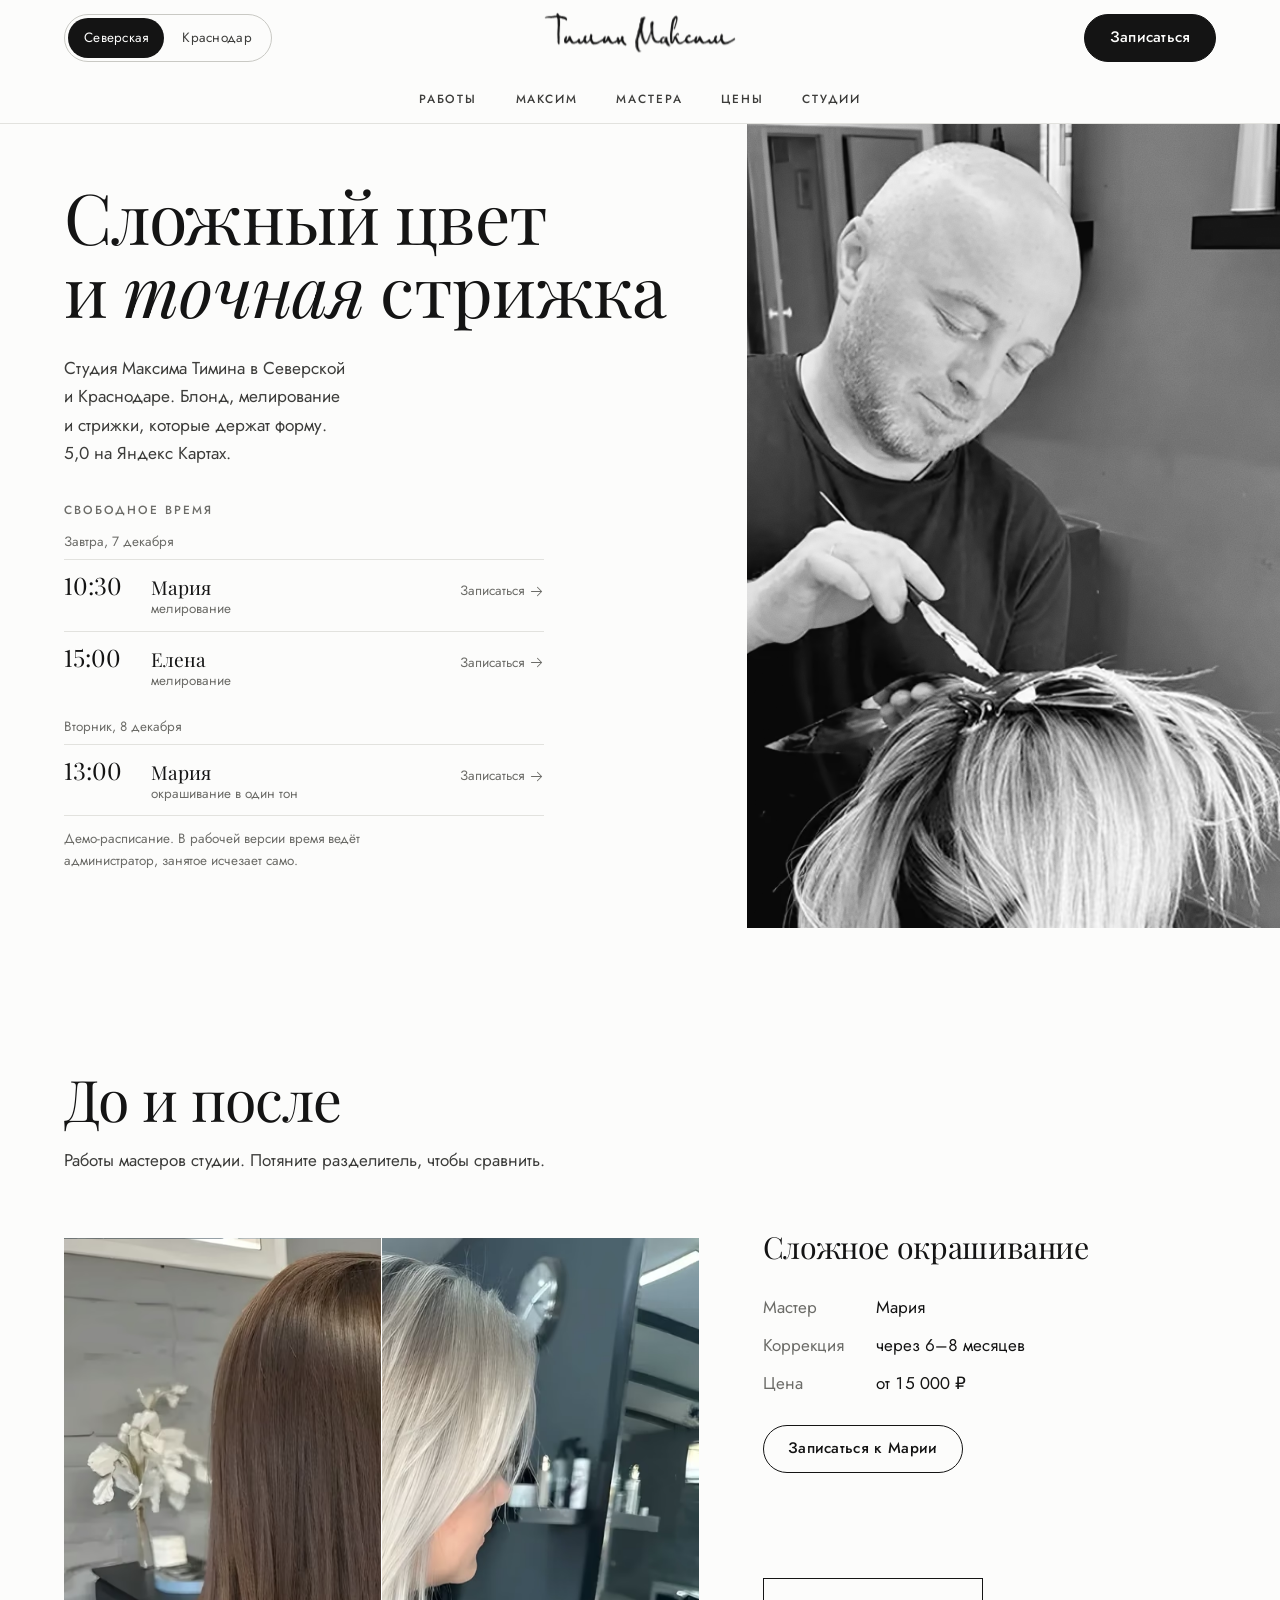
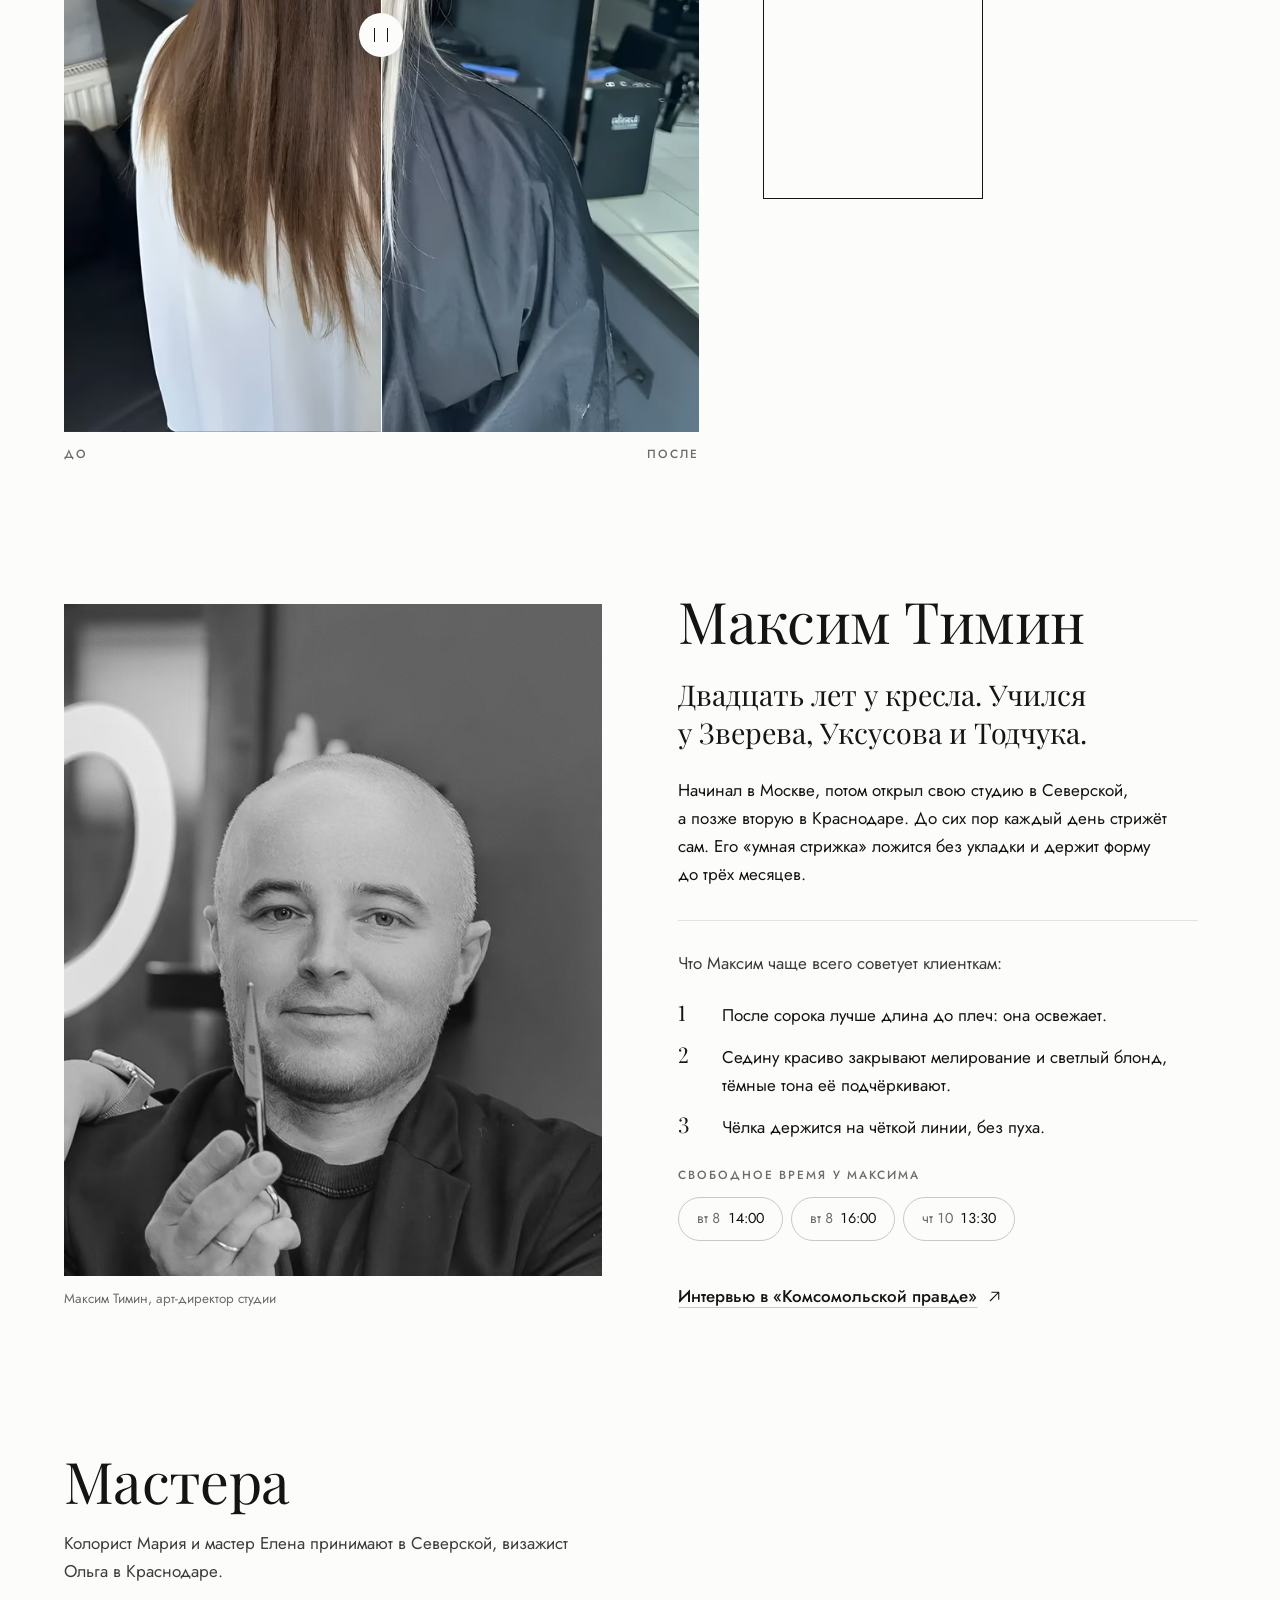
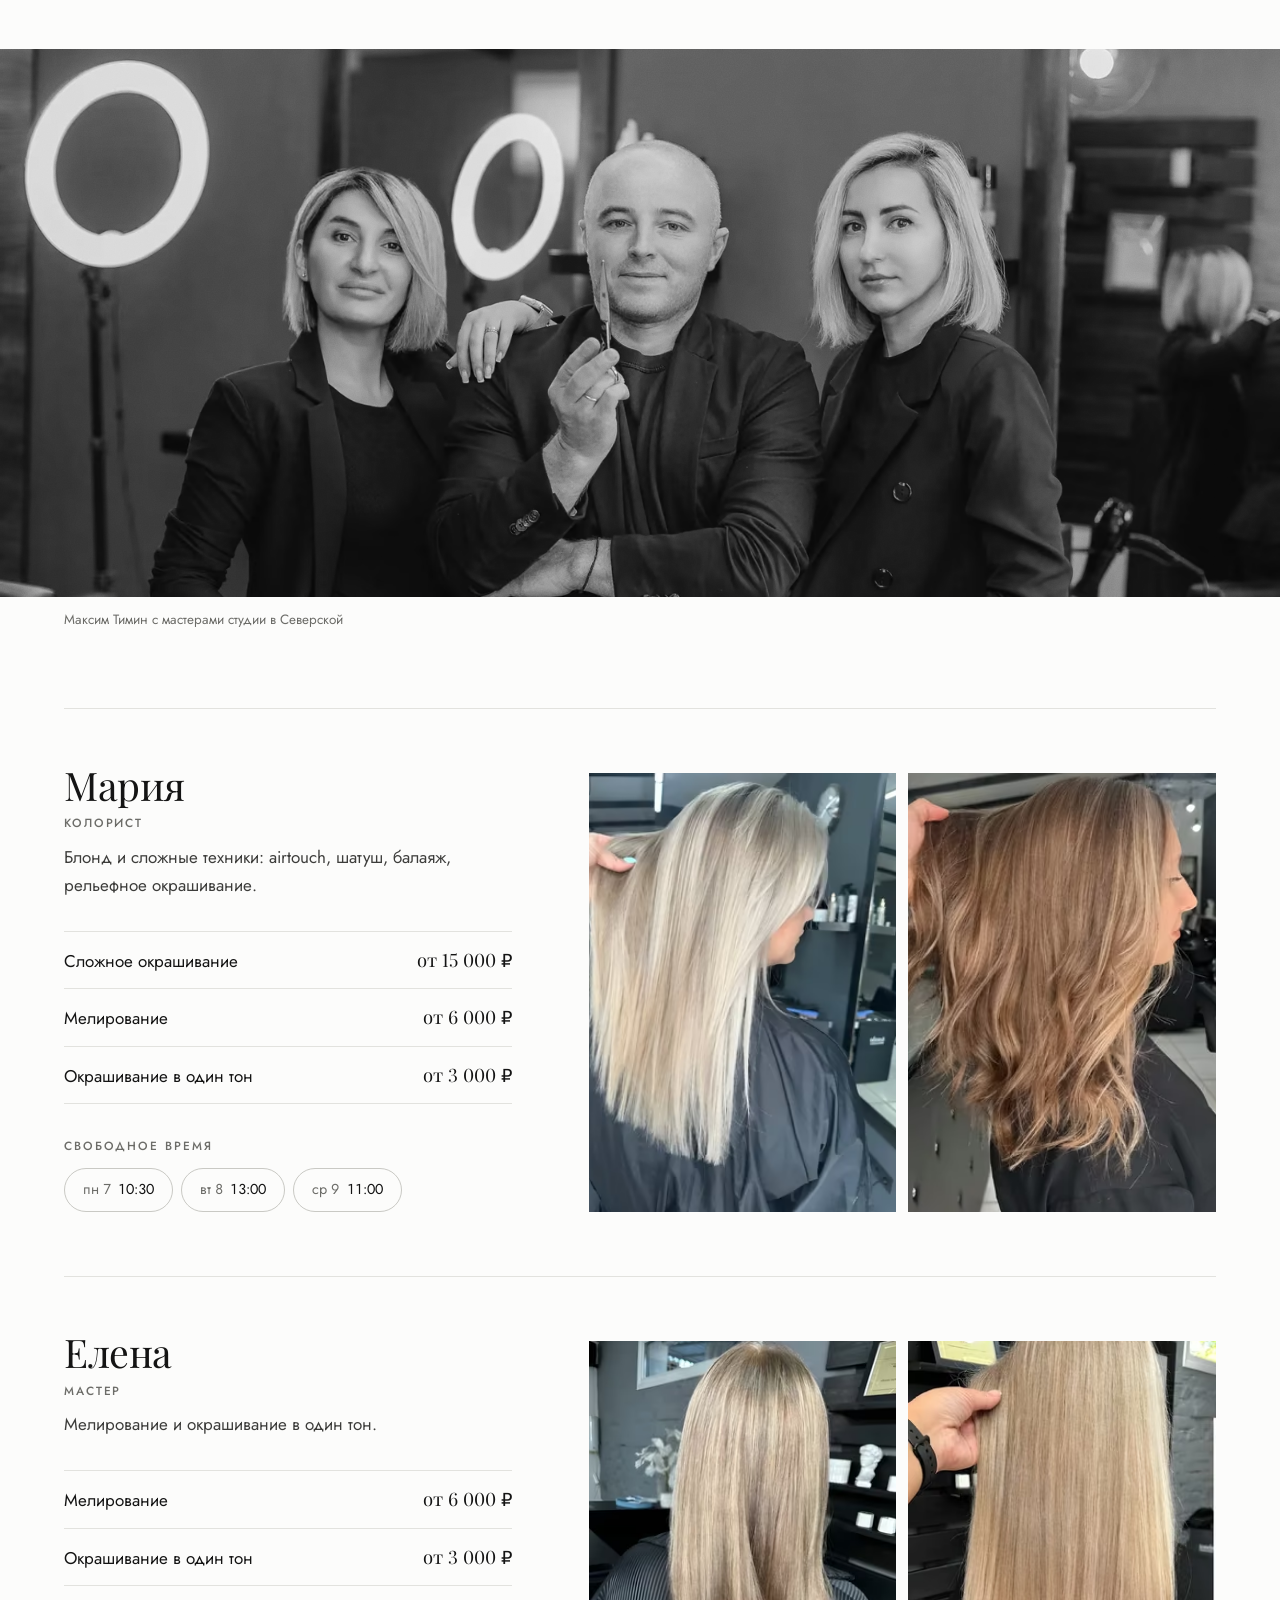
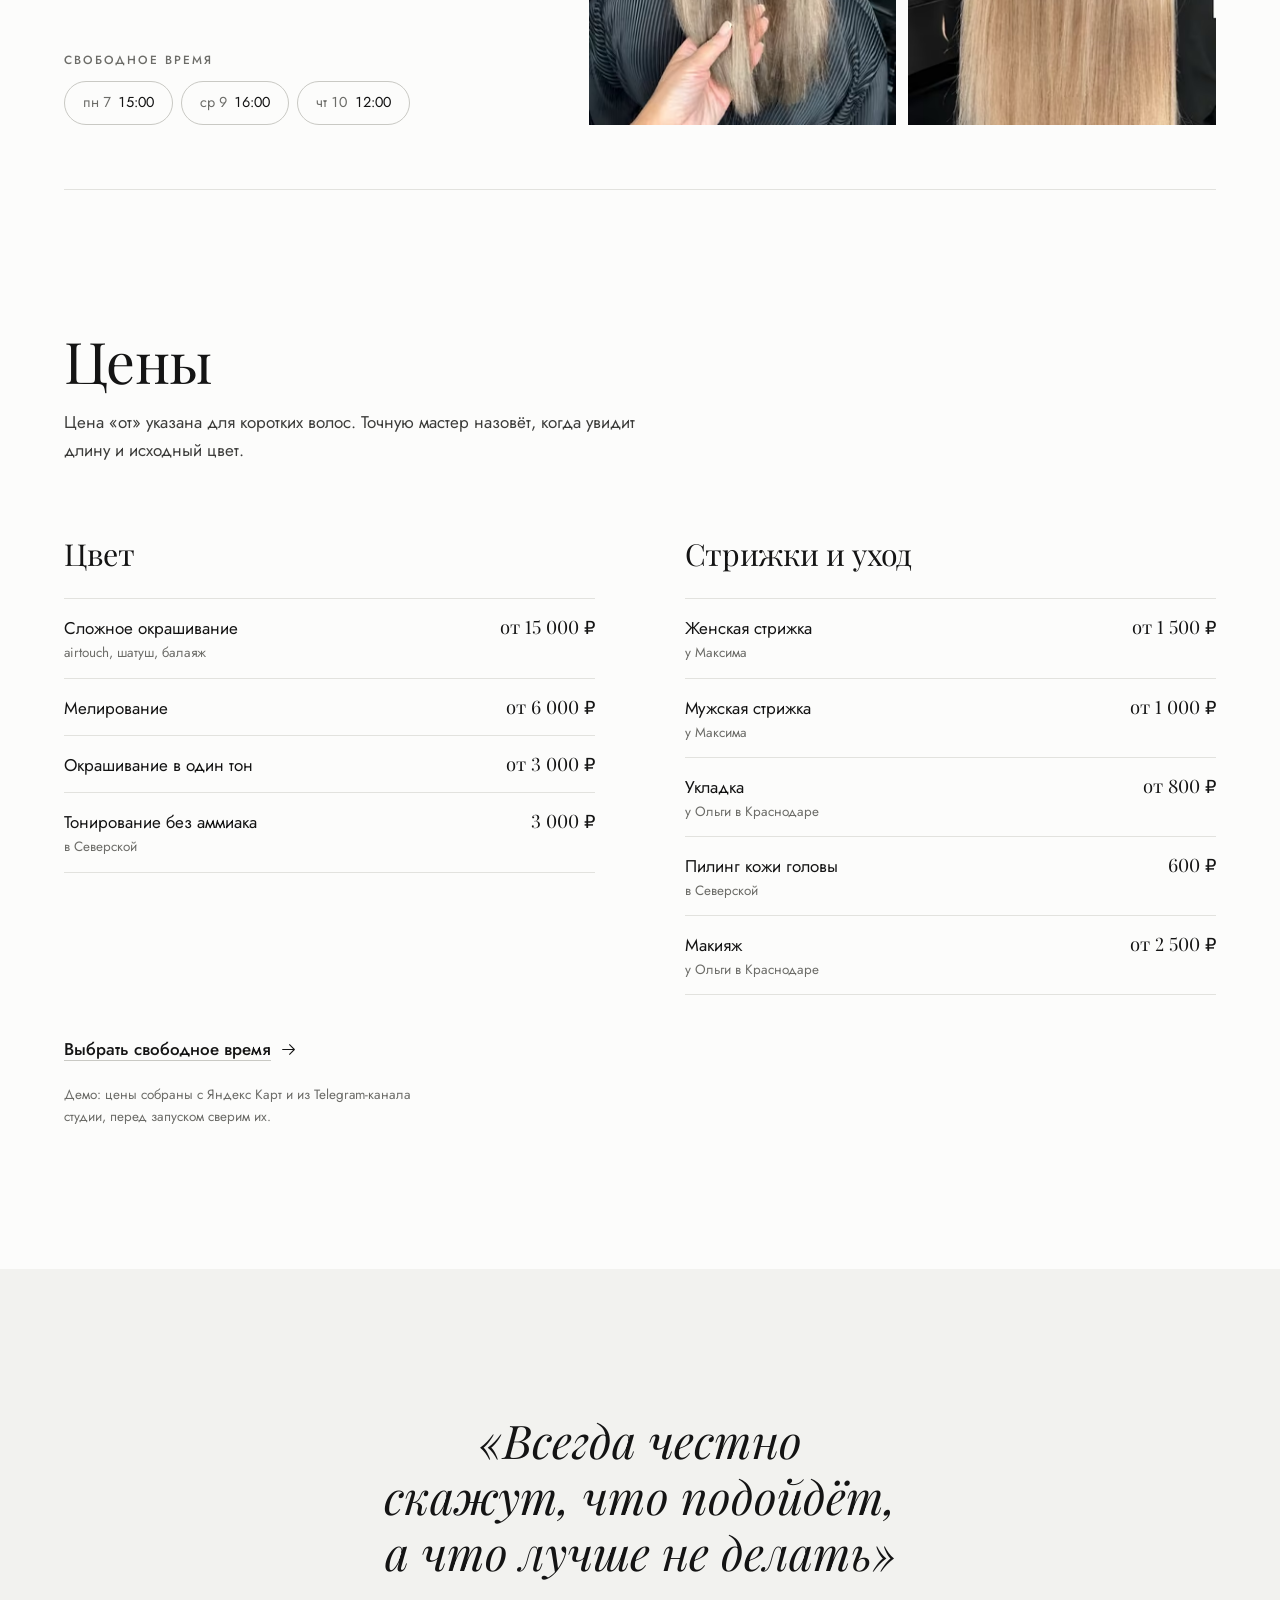
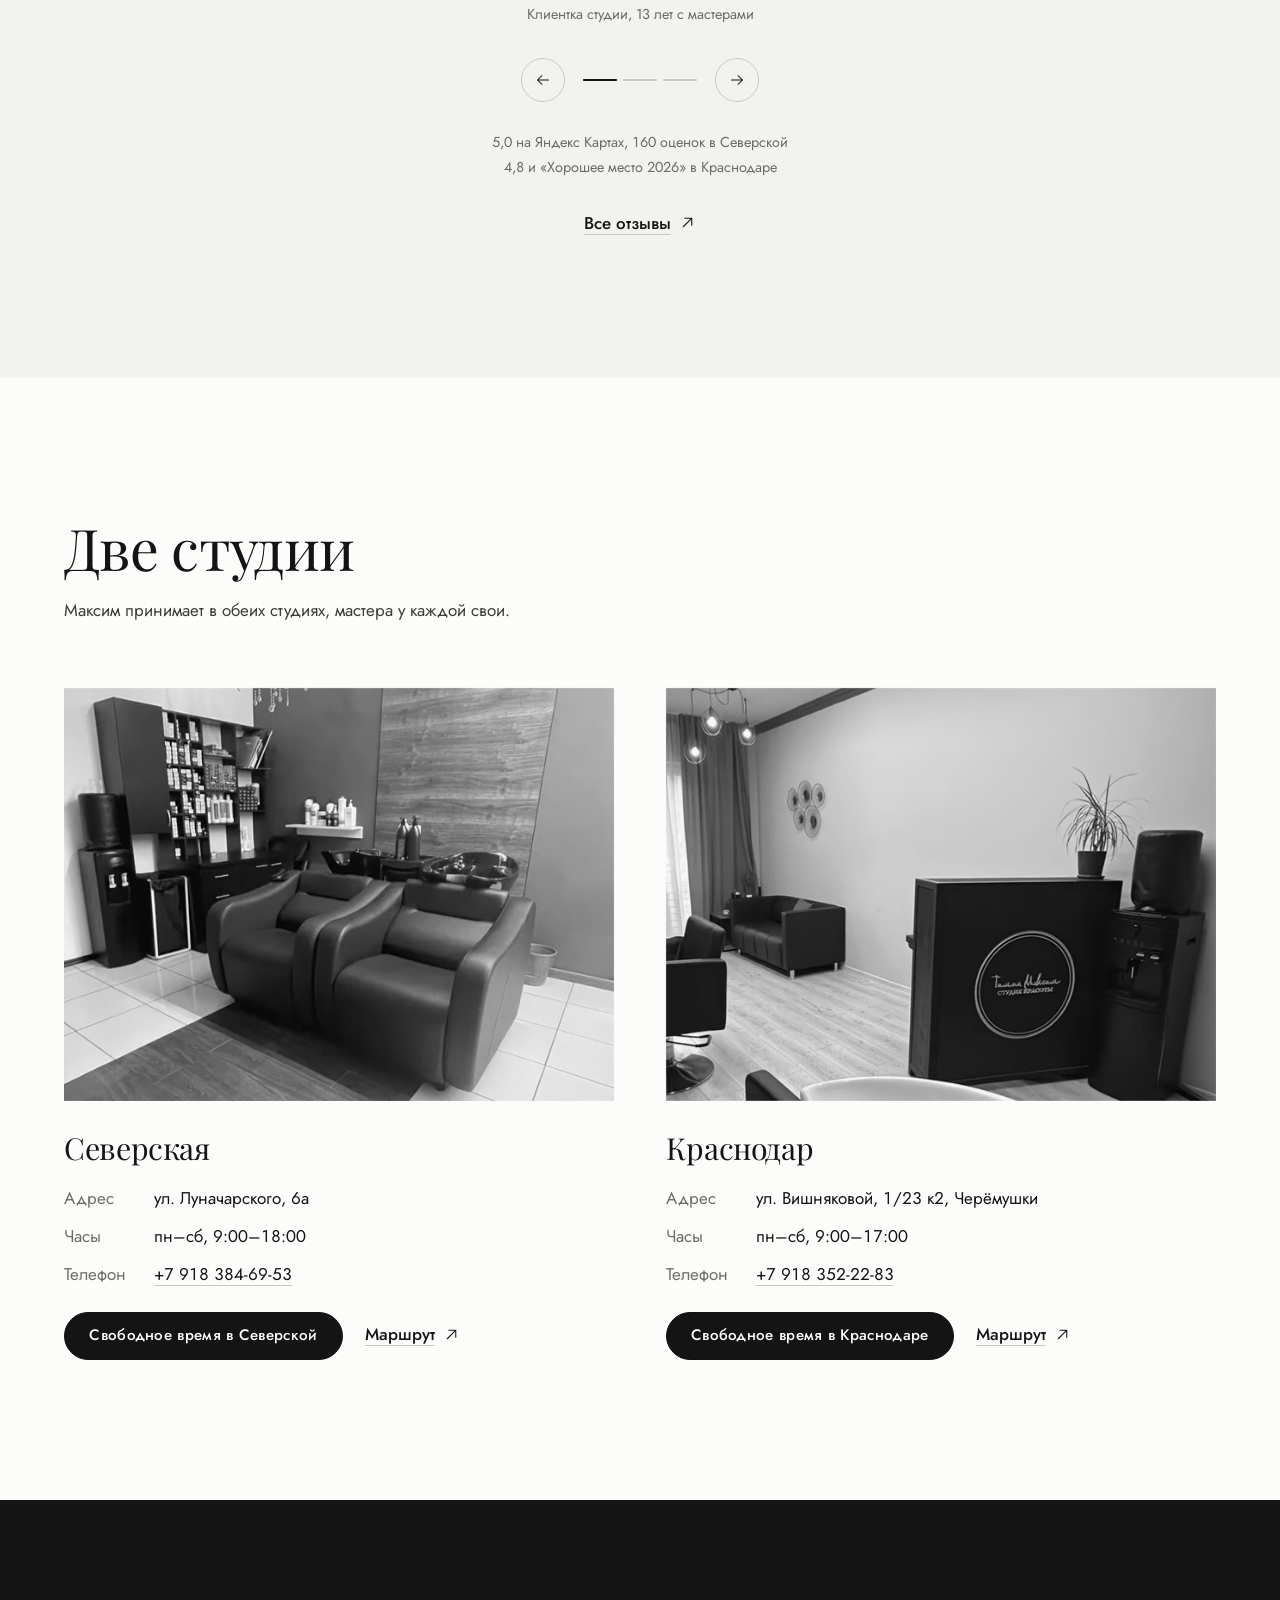
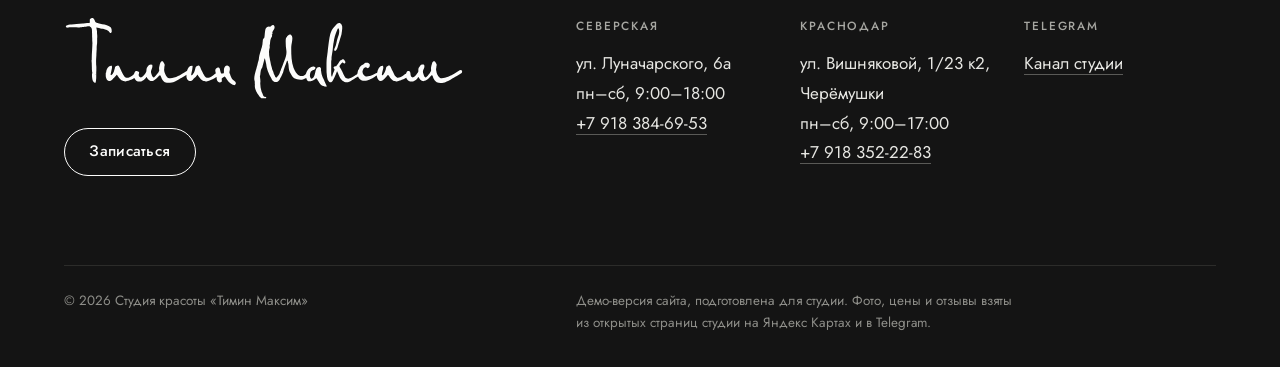
==== commit b02a9712: "Сайт 2026-10-08 15:25" ====
--- a/index.html
+++ b/index.html
@@ -239,7 +239,7 @@
 <p class="bk-note">Откроется WhatsApp студии с готовым сообщением. Администратор подтвердит запись. Если WhatsApp не открывается, позвоните.</p>
 </div>
 </div>
-<script>(function(){var A={sev:{name:"\u0421\u0435\u0432\u0435\u0440\u0441\u043A\u0430\u044F",phone:"79183846953",close:18,masters:["\u041C\u0430\u043A\u0441\u0438\u043C","\u041C\u0430\u0440\u0438\u044F","\u0415\u043B\u0435\u043D\u0430"]},krd:{name:"\u041A\u0440\u0430\u0441\u043D\u043E\u0434\u0430\u0440",phone:"79183522283",close:17,masters:["\u041C\u0430\u043A\u0441\u0438\u043C","\u041E\u043B\u044C\u0433\u0430"]}},O=[{id:"cut",name:"\u0416\u0435\u043D\u0441\u043A\u0430\u044F \u0441\u0442\u0440\u0438\u0436\u043A\u0430",h:1,who:["\u041C\u0430\u043A\u0441\u0438\u043C"],price:{\u041C\u0430\u043A\u0441\u0438\u043C:"\u043E\u0442\xA01\xA0500\xA0\u20BD"}},{id:"cutm",name:"\u041C\u0443\u0436\u0441\u043A\u0430\u044F \u0441\u0442\u0440\u0438\u0436\u043A\u0430",h:1,who:["\u041C\u0430\u043A\u0441\u0438\u043C"],price:{\u041C\u0430\u043A\u0441\u0438\u043C:"\u043E\u0442\xA01\xA0000\xA0\u20BD"},nodef:1},{id:"tone",name:"\u041E\u043A\u0440\u0430\u0448\u0438\u0432\u0430\u043D\u0438\u0435 \u0432 \u043E\u0434\u0438\u043D \u0442\u043E\u043D",h:2,who:["\u041C\u0430\u0440\u0438\u044F","\u0415\u043B\u0435\u043D\u0430","\u041C\u0430\u043A\u0441\u0438\u043C"],price:{\u041C\u0430\u043A\u0441\u0438\u043C:"\u043E\u0442 3\xA0000\xA0\u20BD",\u041C\u0430\u0440\u0438\u044F:"\u043E\u0442 3\xA0000\xA0\u20BD",\u0415\u043B\u0435\u043D\u0430:"\u043E\u0442 3\xA0000\xA0\u20BD"}},{id:"hl",name:"\u041C\u0435\u043B\u0438\u0440\u043E\u0432\u0430\u043D\u0438\u0435",h:3,who:["\u041C\u0430\u043A\u0441\u0438\u043C","\u041C\u0430\u0440\u0438\u044F","\u0415\u043B\u0435\u043D\u0430"],price:{\u041C\u0430\u043A\u0441\u0438\u043C:"\u043E\u0442 6\xA0000\xA0\u20BD",\u041C\u0430\u0440\u0438\u044F:"\u043E\u0442 6\xA0000\xA0\u20BD",\u0415\u043B\u0435\u043D\u0430:"\u043E\u0442 6\xA0000\xA0\u20BD"}},{id:"cx",name:"\u0421\u043B\u043E\u0436\u043D\u043E\u0435 \u043E\u043A\u0440\u0430\u0448\u0438\u0432\u0430\u043D\u0438\u0435",h:5,who:["\u041C\u0430\u043A\u0441\u0438\u043C","\u041C\u0430\u0440\u0438\u044F"],price:{\u041C\u0430\u043A\u0441\u0438\u043C:"\u043E\u0442 15\xA0000\xA0\u20BD",\u041C\u0430\u0440\u0438\u044F:"\u043E\u0442 15\xA0000\xA0\u20BD"}},{id:"mk",name:"\u041C\u0430\u043A\u0438\u044F\u0436",h:1,who:["\u041E\u043B\u044C\u0433\u0430"],price:{\u041E\u043B\u044C\u0433\u0430:"\u043E\u0442 2\xA0500\xA0\u20BD"}},{id:"st",name:"\u0423\u043A\u043B\u0430\u0434\u043A\u0430",h:1,who:["\u041E\u043B\u044C\u0433\u0430"],price:{\u041E\u043B\u044C\u0433\u0430:"\u043E\u0442 800\xA0\u20BD"}}],Ye=["\u0432\u0441","\u043F\u043D","\u0432\u0442","\u0441\u0440","\u0447\u0442","\u043F\u0442","\u0441\u0431"],se=["\u0432\u043E\u0441\u043A\u0440\u0435\u0441\u0435\u043D\u044C\u0435","\u043F\u043E\u043D\u0435\u0434\u0435\u043B\u044C\u043D\u0438\u043A","\u0432\u0442\u043E\u0440\u043D\u0438\u043A","\u0441\u0440\u0435\u0434\u0430","\u0447\u0435\u0442\u0432\u0435\u0440\u0433","\u043F\u044F\u0442\u043D\u0438\u0446\u0430","\u0441\u0443\u0431\u0431\u043E\u0442\u0430"],le=["\u044F\u043D\u0432\u0430\u0440\u044F","\u0444\u0435\u0432\u0440\u0430\u043B\u044F","\u043C\u0430\u0440\u0442\u0430","\u0430\u043F\u0440\u0435\u043B\u044F","\u043C\u0430\u044F","\u0438\u044E\u043D\u044F","\u0438\u044E\u043B\u044F","\u0430\u0432\u0433\u0443\u0441\u0442\u0430","\u0441\u0435\u043D\u0442\u044F\u0431\u0440\u044F","\u043E\u043A\u0442\u044F\u0431\u0440\u044F","\u043D\u043E\u044F\u0431\u0440\u044F","\u0434\u0435\u043A\u0430\u0431\u0440\u044F"],ue={\u041C\u0430\u043A\u0441\u0438\u043C:"\u041C\u0430\u043A\u0441\u0438\u043C\u0443",\u041C\u0430\u0440\u0438\u044F:"\u041C\u0430\u0440\u0438\u0438",\u0415\u043B\u0435\u043D\u0430:"\u0415\u043B\u0435\u043D\u0435",\u041E\u043B\u044C\u0433\u0430:"\u041E\u043B\u044C\u0433\u0435"},et={\u041C\u0430\u043A\u0441\u0438\u043C:"\u041C\u0430\u043A\u0441\u0438\u043C\u0430",\u041C\u0430\u0440\u0438\u044F:"\u041C\u0430\u0440\u0438\u0438",\u0415\u043B\u0435\u043D\u0430:"\u0415\u043B\u0435\u043D\u044B",\u041E\u043B\u044C\u0433\u0430:"\u041E\u043B\u044C\u0433\u0438"},d={branch:"sev",sel:null};try{var ee=localStorage.getItem("tm-branch");ee&&A[ee]&&(d.branch=ee)}catch(e){}function Fe(e){for(var t=2166136261,n=0;n<e.length;n++)t^=e.charCodeAt(n),t=Math.imul(t,16777619);return t>>>0}function de(e,t){return e==="\u041E\u043B\u044C\u0433\u0430"?"\u043C\u0430\u043A\u0438\u044F\u0436 \u0438\u043B\u0438 \u0443\u043A\u043B\u0430\u0434\u043A\u0430":t>=5&&e!=="\u0415\u043B\u0435\u043D\u0430"?"\u0441\u043B\u043E\u0436\u043D\u043E\u0435 \u043E\u043A\u0440\u0430\u0448\u0438\u0432\u0430\u043D\u0438\u0435":t>=3?"\u043C\u0435\u043B\u0438\u0440\u043E\u0432\u0430\u043D\u0438\u0435":t>=2?"\u043E\u043A\u0440\u0430\u0448\u0438\u0432\u0430\u043D\u0438\u0435 \u0432 \u043E\u0434\u0438\u043D \u0442\u043E\u043D":"\u0441\u0442\u0440\u0438\u0436\u043A\u0430"}function fe(e){var t=9;return O.forEach(function(n){n.who.indexOf(e)>-1&&n.h<t&&(t=n.h)}),t}function We(e){var t=[],n=new Date,o=new Date(n.getFullYear(),n.getMonth(),n.getDate()),r=A[e].close;return A[e].masters.forEach(function(a){for(var i=0;i<8;i++){var c=new Date(o);if(c.setDate(o.getDate()+i),c.getDay()!==0){var s=Fe(a+e+c.toDateString());if(s%5!==0)for(var l=1+(s>>>3)%2,u=0;u<l;u++){var E=9+(s>>>5+u*4)%8,I=(s>>>13+u)%2,v=1+(s>>>9+u*3)%5,H=r-E-I/2;if(v>H&&(v=Math.floor(H)),!(v<fe(a)&&(v=fe(a),v>H))){var T=new Date(c);T.setHours(E,I?30:0,0,0),!(T<=n)&&(t.some(function(R){return R.m===a&&Math.abs(R.t-T)<72e5})||t.push({m:a,t:T,len:v,branch:e}))}}}}}),t.sort(function(a,i){return a.t-i.t})}function me(e){var t=new Date,n=new Date(t.getFullYear(),t.getMonth(),t.getDate()),o=new Date(e.getFullYear(),e.getMonth(),e.getDate()),r=Math.round((o-n)/864e5),a=e.getDate()+"\xA0"+le[e.getMonth()];return r===0?"\u0441\u0435\u0433\u043E\u0434\u043D\u044F, "+a:r===1?"\u0437\u0430\u0432\u0442\u0440\u0430, "+a:se[e.getDay()]+", "+a}function F(e){return e.getHours()+":"+String(e.getMinutes()).padStart(2,"0")}function B(e){return e.m+"|"+e.t.getTime()+"|"+e.branch}var W=[];function N(){W=We(d.branch);var e=document.getElementById("hero-slots");e.innerHTML="";var t=[],n={};W.forEach(function(r){var a=r.t.getTime();t.length<3&&!n[a]&&(t.push(r),n[a]=1)});var o="";t.sort(function(r,a){return r.t-a.t}).forEach(function(r){var a=me(r.t);if(a!==o){var i=document.createElement("li");i.className="tt-day",i.textContent=a.charAt(0).toUpperCase()+a.slice(1),e.appendChild(i),o=a}var c=document.createElement("li");c.innerHTML='<button type="button" class="slot" aria-pressed="false" data-key="'+B(r)+'"><span class="t">'+F(r.t)+'</span><span class="who">'+r.m+"<small>"+de(r.m,r.len)+'</small></span><span class="go">\u0417\u0430\u043F\u0438\u0441\u0430\u0442\u044C\u0441\u044F<svg class="ic" aria-hidden="true"><use href="#i-arrow"/></svg></span><span class="pick" aria-hidden="true">\u0412\u044B\u0431\u0440\u0430\u043D\u043E</span></button>',e.appendChild(c)}),document.querySelectorAll(".chips").forEach(function(r){var a=r.dataset.master;r.innerHTML="";var i=W.filter(function(s){return s.m===a}).slice(0,3);if(i.forEach(function(s){var l=document.createElement("button");l.type="button",l.className="chip",l.dataset.key=B(s),l.setAttribute("aria-pressed","false"),l.innerHTML='<span class="cd">'+Ye[s.t.getDay()]+"\xA0"+s.t.getDate()+'</span><span class="sr-only">, </span>'+F(s.t),l.title=de(s.m,s.len),r.appendChild(l)}),!i.length){var c=document.createElement("p");c.className="mute",c.style.fontSize=".9rem",c.textContent="\u041D\u0430 \u044D\u0442\u043E\u0439 \u043D\u0435\u0434\u0435\u043B\u0435 \u0441\u0432\u043E\u0431\u043E\u0434\u043D\u043E\u0433\u043E \u0432\u0440\u0435\u043C\u0435\u043D\u0438 \u043D\u0435\u0442.",r.appendChild(c)}}),document.querySelectorAll("[data-only]").forEach(function(r){r.hidden=r.dataset.only!==d.branch}),document.querySelectorAll(".branch button").forEach(function(r){r.setAttribute("aria-pressed",String(r.dataset.branch===d.branch))}),_(),M()}function C(e){return W.filter(function(t){return B(t)===e})[0]}function _(){document.querySelectorAll(".branch").forEach(function(e){var t=e.querySelector('[aria-pressed="true"]');!t||!t.offsetWidth||(e.style.setProperty("--bx",t.offsetLeft+"px"),e.style.setProperty("--bw",t.offsetWidth+"px"))})}var z=null,q=null;function M(){document.querySelectorAll(".slot[data-key], .chip[data-key]").forEach(function(u){u.setAttribute("aria-pressed",String(!!d.sel&&u.dataset.key===B(d.sel)))});var e=document.getElementById("book");if(!d.sel){if(e.contains(document.activeElement)){var t=q&&q.isConnected?q:q&&document.querySelector('[data-key="'+q.dataset.key+'"]');t&&t.focus({preventScroll:!0})}e.classList.remove("is-open"),delete e.dataset.sel,S(!1);var n=document.body,o=document.documentElement;if(n.style.paddingBottom){var r=scrollY+innerHeight>o.scrollHeight-e.offsetHeight-4;n.classList.toggle("pad-ease",r),n.style.paddingBottom="",r&&setTimeout(function(){n.classList.remove("pad-ease")},500)}return}var a=e.classList.contains("is-open")&&e.dataset.sel&&e.dataset.sel!==B(d.sel);e.dataset.sel=B(d.sel);var i=d.sel,c=document.getElementById("bk-svc"),s=c.value;if(document.getElementById("bk-who").textContent=i.m,document.getElementById("bk-when").textContent=me(i.t)+", "+F(i.t)+", "+A[i.branch].name,c.innerHTML="",O.filter(function(u){return u.who.indexOf(i.m)>-1&&u.h<=i.len}).forEach(function(u){var E=document.createElement("option");E.value=u.id,E.textContent=u.name+", "+(u.price[i.m]||"\u043F\u043E \u0437\u0430\u043F\u0438\u0441\u0438"),c.appendChild(E)}),z&&c.querySelector('option[value="'+z+'"]'))c.value=z;else if(c.options.length){for(var l=c.options.length-1;l>0&&O.some(function(u){return u.id===c.options[l].value&&u.nodef});)l--;c.selectedIndex=l}S(!1),Ee(),document.getElementById("bk-call").href="tel:+"+A[i.branch].phone,he(),e.classList.add("is-open"),document.body.style.paddingBottom=e.offsetHeight+"px",a&&Element.prototype.animate&&[document.querySelector(".bk-what"),document.getElementById("bk-svc-btn")].forEach(function(u){u.animate([{opacity:0},{opacity:1}],{duration:340,easing:"cubic-bezier(.4,0,.2,1)"})})}function he(){var e=d.sel;if(e){var t=O.filter(function(o){return o.id===document.getElementById("bk-svc").value})[0],n="\u0417\u0434\u0440\u0430\u0432\u0441\u0442\u0432\u0443\u0439\u0442\u0435! \u0425\u043E\u0447\u0443 \u0437\u0430\u043F\u0438\u0441\u0430\u0442\u044C\u0441\u044F \u043A "+(ue[e.m]||e.m)+(t?", "+t.name.toLowerCase():"")+", "+se[e.t.getDay()]+" "+e.t.getDate()+" "+le[e.t.getMonth()]+" \u0432 "+F(e.t)+" ("+A[e.branch].name+").";document.getElementById("bk-send").href="https://wa.me/"+A[e.branch].phone+"?text="+encodeURIComponent(n)}}function te(e,t){var n=e.offsetHeight;if(!(Math.abs(n-t)<1||!e.animate)){e.style.overflow="hidden";var o=[],r=e.closest("main > section"),a,i;if(r){for(a=r.nextElementSibling;a;a=a.nextElementSibling)o.push(a);a=document.querySelector("body > footer"),a&&o.push(a)}o=o.filter(function(s){return i=s.getBoundingClientRect(),i.bottom>-200&&i.top<innerHeight+200}),o.forEach(function(s){s._wc=(s._wc||0)+1,s.style.willChange="transform"});var c=e.animate([{height:t+"px"},{height:n+"px"}],{duration:560,easing:"cubic-bezier(.45,0,.2,1)"});c.onfinish=c.oncancel=function(){e.style.overflow="",o.forEach(function(s){--s._wc||(s.style.willChange="")})}}}var pe=!1;function ve(e){for(var t=0,n=e;n;n=n.offsetParent)t+=n.offsetTop;return t}var X=0,ge=["wheel","touchstart","keydown"],ye="#hero-slots, .chips, .masters";function Ne(e){if(pe||!window.ResizeObserver)return;for(var t=++X,n=document.getElementById("mast").getBoundingClientRect().bottom,o=document.getElementById("top"),r=null,a=0;a<12&&o;a++){for(var i=null,c=0;c<o.children.length;c++){var s=o.children[c].getBoundingClientRect();if(s.height>0&&s.bottom>n+1){i=o.children[c];break}}if(!i||(r=i,i.matches(ye)))break;o=i}if(!r)return;var l=document.documentElement,u=ve(r),E=u,I=u-scrollY,v=!1,H=new ResizeObserver(Ke),T=setTimeout(Y,e);function R(){H.disconnect(),clearTimeout(T),ge.forEach(function(g){removeEventListener(g,Y,!0)})}function Y(){R(),t===X&&X++}function Ke(){if(t!==X)return R();if(!r.isConnected||!r.offsetParent)return Y();var g=ve(r);if(!v){if(Math.abs(g-u)<4)return;if(v=!0,Math.abs(scrollY-(g-I))<2)return scrollY<l.scrollHeight-innerHeight-1&&(pe=!0),Y()}if(g!==E){var Re=g-I;if(Math.abs(scrollY-Re)>=1){var Je=l.style.scrollBehavior;l.style.scrollBehavior="auto",window.scrollTo(0,Re),l.style.scrollBehavior=Je}E=g}I=g-scrollY}ge.forEach(function(g){addEventListener(g,Y,{capture:!0,passive:!0})}),document.querySelectorAll(ye).forEach(function(g){H.observe(g)})}function ne(e,t){if(e===d.branch){N();return}Ne(t?300:1100),d.branch=e,d.sel=null;try{localStorage.setItem("tm-branch",e)}catch(r){}document.querySelectorAll(".branch button").forEach(function(r){r.setAttribute("aria-pressed",String(r.dataset.branch===e))}),_();var n=[].slice.call(document.querySelectorAll("#hero-slots, .chips, .masters")).filter(function(r){var a=r.getBoundingClientRect();return a.bottom>-80&&a.top<innerHeight+80});if(t||!Element.prototype.animate||!n.length){N();return}var o=n.map(function(r){return r.animate([{opacity:1},{opacity:0}],{duration:180,easing:"cubic-bezier(.4,0,1,1)",fill:"forwards"})});o[0].onfinish=function(){var r=n.map(function(a){return a.offsetHeight});N(),n.forEach(function(a,i){o[i].cancel(),te(a,r[i]),a.animate([{opacity:0,transform:matchMedia("(prefers-reduced-motion: reduce)").matches?"none":"translateY(6px)"},{opacity:1,transform:"none"}],{duration:420,easing:"cubic-bezier(.22,1,.36,1)"})})}}document.addEventListener("click",function(e){var t=e.target.closest(".slot[data-key], .chip[data-key]");if(t){q=t;var n=C(t.dataset.key);if(d.sel=d.sel&&B(d.sel)===t.dataset.key?null:n,M(),d.sel&&e.detail===0){var o=y.disabled?document.getElementById("bk-send"):y;requestAnimationFrame(function(){o.focus({preventScroll:!0})})}if(d.sel){var r=document.getElementById("book");requestAnimationFrame(function(){var l=t.getBoundingClientRect().bottom-(window.innerHeight-r.offsetHeight-24);l>0&&window.scrollBy({top:l,behavior:"smooth"})})}return}var a=e.target.closest("[data-branch]");if(a){ne(a.dataset.branch);return}var i=e.target.closest("[data-pick]");if(i){ne(i.dataset.pick,!0),requestAnimationFrame(function(){requestAnimationFrame(function(){document.getElementById("top").scrollIntoView({behavior:"smooth"})})});return}var c=e.target.closest("[data-jump]");if(c){e.preventDefault();var s=document.querySelector("#hero-slots .slot");s&&(d.sel=C(s.dataset.key),M());return}e.target.closest("#bk-x")&&(d.sel=null,M())}),document.getElementById("bk-svc").addEventListener("change",function(){he(),Ee()});var w=document.getElementById("bk-pick"),y=document.getElementById("bk-svc-btn"),m=document.getElementById("bk-list"),D=-1;function be(e){var t=e.lastIndexOf(", ");return t>0?[e.slice(0,t),e.slice(t+2)]:[e,""]}function _e(e){return e.split(" ").length<3?e:e.replace(/(^|\s)(\S{1,2})\s/g,"$1$2\xA0").replace(/\s(\S+)$/,"\xA0$1")}function Ee(){var e=document.getElementById("bk-svc"),t=e.options[e.selectedIndex],n=t?be(t.textContent):["",""];m.innerHTML="",[].forEach.call(e.options,function(o,r){var a=document.createElement("li"),i=be(o.textContent);a.id="bk-opt-"+r,a.setAttribute("role","option"),a.setAttribute("aria-selected",String(r===e.selectedIndex)),a.innerHTML='<span class="n"></span><span class="sr-only">, </span><span class="p"></span>',a.firstChild.textContent=_e(i[0]),a.lastChild.textContent=i[1],m.appendChild(a)}),y.querySelector(".pk-n").textContent=n[0],y.querySelector(".pk-p").textContent=n[1],y.disabled=e.options.length<2}function re(e){var t=m.children;t.length&&(D=(e+t.length)%t.length,[].forEach.call(t,function(n,o){n.classList.toggle("is-active",o===D)}),m.setAttribute("aria-activedescendant",t[D].id))}function we(){var e=document.getElementById("book"),t=e.getBoundingClientRect(),n=w.getBoundingClientRect().top-t.top+8,o=document.querySelector(".mast").getBoundingClientRect().bottom,r=t.top-8-m.offsetHeight>=o+8;m.style.setProperty("--lift",(r?n:8)+"px"),e.classList.toggle("is-picking",!r&&matchMedia("(max-width:1199px)").matches)}window.addEventListener("resize",function(){w.classList.contains("is-open")&&we()});function ke(){y.disabled||w.classList.contains("is-open")||(we(),w.classList.add("is-open"),y.setAttribute("aria-expanded","true"),re(document.getElementById("bk-svc").selectedIndex),m.focus({preventScroll:!0}))}function S(e){w.classList.contains("is-open")&&(w.classList.remove("is-open"),document.getElementById("book").classList.remove("is-picking"),y.setAttribute("aria-expanded","false"),m.removeAttribute("aria-activedescendant"),e&&y.focus({preventScroll:!0}))}function Le(e){var t=document.getElementById("bk-svc");e>=0&&e<t.options.length&&(z=t.options[e].value,e!==t.selectedIndex&&(t.selectedIndex=e,t.dispatchEvent(new Event("change")))),S(!0)}y.addEventListener("click",function(){w.classList.contains("is-open")?S(!0):ke()}),y.addEventListener("keydown",function(e){(e.key==="ArrowDown"||e.key==="ArrowUp")&&(e.preventDefault(),ke())}),m.addEventListener("keydown",function(e){var t=e.key;t==="ArrowDown"||t==="ArrowUp"||t==="Home"||t==="End"?(e.preventDefault(),re(t==="ArrowDown"?D+1:t==="ArrowUp"?D-1:t==="Home"?0:m.children.length-1)):t==="Enter"||t===" "?(e.preventDefault(),Le(D)):t==="Escape"?(e.preventDefault(),e.stopPropagation(),S(!0)):t==="Tab"&&S(!1)}),m.addEventListener("click",function(e){var t=e.target.closest("[role=option]");t&&Le([].indexOf.call(m.children,t))}),m.addEventListener("pointermove",function(e){var t=e.target.closest("[role=option]");t&&re([].indexOf.call(m.children,t))}),document.addEventListener("pointerdown",function(e){w.classList.contains("is-open")&&!w.contains(e.target)&&S(!1)},!0),m.addEventListener("focusout",function(e){w.contains(e.relatedTarget)||S(!1)}),document.addEventListener("keydown",function(e){e.key==="Escape"&&d.sel&&(d.sel=null,M())});var ae=[{a:"a-after",b:"a-before",s:"cx",t:"\u0421\u043B\u043E\u0436\u043D\u043E\u0435 \u043E\u043A\u0440\u0430\u0448\u0438\u0432\u0430\u043D\u0438\u0435",m:"\u041C\u0430\u0440\u0438\u044F",h:"\u0447\u0435\u0440\u0435\u0437 6\u20138\xA0\u043C\u0435\u0441\u044F\u0446\u0435\u0432",p:"\u043E\u0442 15\xA0000\xA0\u20BD"},{a:"d-after",b:"d-before",s:"cx",t:"\u0421\u043B\u043E\u0436\u043D\u043E\u0435 \u043E\u043A\u0440\u0430\u0448\u0438\u0432\u0430\u043D\u0438\u0435",m:"\u041C\u0430\u0440\u0438\u044F",h:"\u0447\u0435\u0440\u0435\u0437 6\u20138\xA0\u043C\u0435\u0441\u044F\u0446\u0435\u0432",p:"\u043E\u0442 15\xA0000\xA0\u20BD"},{a:"c-after",b:"c-before",s:"cx",t:"\u0420\u0435\u043B\u044C\u0435\u0444\u043D\u043E\u0435 \u043E\u043A\u0440\u0430\u0448\u0438\u0432\u0430\u043D\u0438\u0435",m:"\u041C\u0430\u0440\u0438\u044F",h:null,p:null},{a:"b-after",b:"b-before",s:"hl",t:"\u041C\u0435\u043B\u0438\u0440\u043E\u0432\u0430\u043D\u0438\u0435",m:"\u0415\u043B\u0435\u043D\u0430",h:null,p:"\u043E\u0442\xA04\xA0500\xA0\u20BD"}],Xe={"a-after":{w:[320,480,640,800,1e3,1200],h:1.25},"a-before":{w:[320,480,640,800,1e3,1200],h:1.25},"b-after":{w:[320,480,640,800,1e3,1200],h:1.25},"b-before":{w:[320,480,640,800,1e3,1200],h:1.25},"c-after":{w:[320,480,640,800,1e3,1200],h:1.25},"c-before":{w:[320,480,640,800,1e3,1200],h:1.25},"d-after":{w:[320,480,640,800,1e3,1200],h:1.25},"d-before":{w:[320,480,640,800,1e3,1200],h:1.25},"hero-d":{w:[320,480,640,800,1e3,1200,1600],h:1.164},"hero-m":{w:[320,480,640,800,1e3,1200],h:1.25},maxim:{w:[320,480,640,800,1e3,1200,1280],h:1.25},"studio-krd":{w:[320,480,640,800,1e3,1200,1400],h:.785},"studio-sev":{w:[320,480,640,800,1e3,1200,1600],h:.749},team:{w:[320,480,640,800,1e3,1200,1600,2e3],h:.667},"w-elena":{w:[320,480,640,800,1e3],h:1.53}};function U(e,t){return Xe[e].w.map(function(n){return"img/"+e+"-"+n+"."+t+" "+n+"w"}).join(", ")}function Ae(){return/\.avif(\?|$)/.test((document.querySelector(".hero-photo img")||{}).currentSrc||"")?"avif":"webp"}function Se(e,t){var n=e.parentNode.querySelector('source[type="image/avif"]');n&&(n.srcset=U(t,"avif")),e.srcset=U(t,"webp"),e.dataset.img=t}function Q(e,t){var n=new Image;return n.sizes=t,n.srcset=U(e,Ae()),n}var b=document.getElementById("cmp"),$=b.querySelector("input"),G=50,f=null;function V(e){G=e,b.style.setProperty("--pos",e.toFixed(2)+"%")}function Ue(e,t){if(f){if(!t&&!f.chase){var n=performance.now();f.ms=Math.max(16,Math.min(80,f.t0+f.ms-n)),f.from=G,f.t0=n,f.chase=!0}f.to=e;return}f={from:G,to:e,t0:performance.now(),ms:t},(function o(r){if(f){var a=Math.min(1,(r-f.t0)/f.ms),i=1-Math.pow(1-a,3);V(f.from+(f.to-f.from)*i),a<1?requestAnimationFrame(o):f=null}})(f.t0)}function oe(e,t){var n=b.getBoundingClientRect(),o=Math.max(0,Math.min(100,(e-n.left)/n.width*100));$.value=Math.round(o),t&&!f&&Math.abs(o-G)*n.width/100<24&&(t=0),t||f?Ue(o,t||0):V(o)}$.addEventListener("input",function(){f=null,V(+$.value)});var h=null;b.addEventListener("pointerdown",function(e){e.button>0||(h={x:e.clientX,y:e.clientY,id:e.pointerId,on:e.pointerType==="mouse"},h.on&&(b.setPointerCapture(e.pointerId),oe(e.clientX,240)))}),b.addEventListener("pointermove",function(e){if(!(!h||e.pointerId!==h.id)){if(!h.on){var t=e.clientX-h.x,n=e.clientY-h.y;if(Math.abs(t)>6&&Math.abs(t)>Math.abs(n)){h.on=!0;try{b.setPointerCapture(e.pointerId)}catch(o){}}else return}oe(e.clientX)}}),b.addEventListener("pointerup",function(e){h&&!h.on&&Math.abs(e.clientX-h.x)<8&&Math.abs(e.clientY-h.y)<8&&oe(e.clientX,400),h=null}),b.addEventListener("pointercancel",function(){h=null}),document.querySelectorAll("[data-work]").forEach(function(e){e.addEventListener("click",function(){var t=ae[+e.dataset.work],n=document.querySelector(".work-info");if(e.getAttribute("aria-selected")==="true")return;b.classList.add("is-swap"),n.classList.add("is-swap");var o=document.getElementById("cmp-a").sizes,r=Q(t.a,o),a=Q(t.b,o),i=2;function c(){--i||setTimeout(function(){var l=document.getElementById("w-t"),u=document.querySelector(".facts"),E=l.offsetHeight,I=u.offsetHeight;Se(document.getElementById("cmp-a"),t.a),Se(document.getElementById("cmp-b"),t.b),document.getElementById("w-t").textContent=t.t,document.getElementById("w-m").textContent=t.m,document.getElementById("f-h").hidden=!t.h,document.getElementById("f-p").hidden=!t.p,document.getElementById("w-h").textContent=t.h||"",document.getElementById("w-p").textContent=t.p||"";var v=document.getElementById("w-go");v.textContent="\u0417\u0430\u043F\u0438\u0441\u0430\u0442\u044C\u0441\u044F \u043A "+ue[t.m],v.dataset.m=t.m,v.dataset.s=t.s,$.value=50,f=null,V(50),te(l,E),te(u,I),requestAnimationFrame(function(){b.classList.remove("is-swap"),n.classList.remove("is-swap")})},250)}function s(l){return l.decode?l.decode().catch(function(){}):new Promise(function(u){l.onload=l.onerror=u})}Promise.all([s(r),s(a)]).then(function(){c(),c()}),document.querySelectorAll("[data-work]").forEach(function(l){l.setAttribute("aria-selected",String(l===e))})})}),document.getElementById("w-go").addEventListener("click",function(){var e=this.dataset.m||"\u041C\u0430\u0440\u0438\u044F";A[d.branch].masters.indexOf(e)<0&&ne("sev");var t=document.querySelector('.chips[data-master="'+e+'"]');if(t){t.scrollIntoView({behavior:"smooth",block:"center"});var n=O.filter(function(a){return a.id===(this.dataset&&this.dataset.s)},this)[0],o=[].slice.call(t.querySelectorAll("[data-key]")),r=o.filter(function(a){var i=C(a.dataset.key);return i&&(!n||i.len>=n.h)})[0]||o.slice().sort(function(a,i){return C(i.dataset.key).len-C(a.dataset.key).len})[0];r&&(n&&(z=n.id),q=r,d.sel=C(r.dataset.key),M())}});var Ie={},Be=document.getElementById("cmp-a").sizes;function qe(e){var t=ae[e];!t||Ie[e]||(Ie[e]=1,Q(t.a,Be),Q(t.b,Be))}document.querySelectorAll("[data-work]").forEach(function(e){["pointerenter","touchstart","focus"].forEach(function(t){e.addEventListener(t,function(){qe(+e.dataset.work)},{passive:!0})})});function Qe(){var e=navigator.connection;if(e&&(e.saveData||/2g|3g/.test(e.effectiveType||"")))return!0;var t=(performance.getEntriesByType?performance.getEntriesByType("resource"):[]).filter(function(n){return/img\/hero-/.test(n.name)})[0];return!!(t&&t.transferSize>2e4&&t.transferSize*8e3/Math.max(1,t.responseEnd-t.responseStart)<2e6)}addEventListener("load",function(){Qe()||(window.requestIdleCallback||function(e){setTimeout(e,1200)})(function(){ae.forEach(function(e,t){qe(t)}),document.querySelectorAll('img[loading="lazy"]').forEach(function(e){e.loading="eager"})},{timeout:4e3})});var p=document.getElementById("lb");document.querySelectorAll(".m .shots img").forEach(function(e){e.tabIndex=0,e.setAttribute("role","button");function t(){var n=document.getElementById("lb-img");n||(n=new Image,n.decoding="async",n.id="lb-img",p.insertBefore(n,document.getElementById("lb-cap"))),n.sizes="(min-width:826px) 760px, 92vw",n.src=e.currentSrc||e.src,e.dataset.img&&(n.srcset=U(e.dataset.img,Ae())),n.alt=e.alt,n.setAttribute("width",e.getAttribute("width")),n.setAttribute("height",e.getAttribute("height")),document.getElementById("lb-cap").textContent=e.alt,p.showModal&&p.showModal()}e.addEventListener("click",t),e.addEventListener("keydown",function(n){(n.key==="Enter"||n.key===" ")&&(n.preventDefault(),t())})});function xe(){if(p.open){if(!p.animate){p.close();return}var e=p.animate([{opacity:1},{opacity:0}],{duration:240,easing:"cubic-bezier(.4,0,1,1)",fill:"forwards"});try{p.animate([{opacity:1},{opacity:0}],{duration:240,easing:"linear",fill:"forwards",pseudoElement:"::backdrop"})}catch(t){}e.onfinish=function(){p.close(),p.getAnimations({subtree:!0}).forEach(function(t){t.cancel()})}}}p.addEventListener("click",function(e){(e.target===p||e.target.closest(".x"))&&xe()}),p.addEventListener("cancel",function(e){e.preventDefault(),xe()});var L=document.querySelector(".reviews"),x=[].slice.call(document.querySelectorAll(".qslide")),j=document.getElementById("qbars"),k=0,Z=null,Ce=6500,ie=window.matchMedia("(prefers-reduced-motion: reduce)").matches;x.forEach(function(e,t){var n=document.createElement("button");n.type="button",n.setAttribute("role","tab"),n.setAttribute("aria-controls","qs-"+t),e.id="qs-"+t,e.setAttribute("role","tabpanel"),e.setAttribute("aria-label","\u041E\u0442\u0437\u044B\u0432 "+(t+1)+" \u0438\u0437 "+x.length),n.setAttribute("aria-label","\u041E\u0442\u0437\u044B\u0432 "+(t+1)),n.setAttribute("aria-selected",String(t===0)),n.addEventListener("click",function(){P(t,!0)}),j.appendChild(n)}),L.style.setProperty("--qdur",Ce+"ms");var Me=!!Element.prototype.animate;function ce(e,t){var n={opacity:e};return ie||(n.transform="translateY("+t+"px)"),n}var $e=ce(0,14),De=ce(1,0),Ge=ce(0,-8);function He(e,t){var n=e.getAnimations?e.getAnimations():[];if(!n.length)return t;var o=getComputedStyle(e),r={opacity:o.opacity};return ie||(r.transform=o.transform),n.forEach(function(a){a.cancel()}),r}function Ve(e){var t=+getComputedStyle(e.children[0]).opacity>.05;return e.classList.remove("is-on"),Me?([].forEach.call(e.children,function(n){n.animate([He(n,De),Ge],{duration:380,easing:"cubic-bezier(.5,0,.75,0)"})}),t?320:0):0}function je(e,t){e.classList.add("is-on"),Me&&[].forEach.call(e.children,function(n,o){n.animate([He(n,$e),De],{duration:o?850:950,delay:t+(o?140:0),easing:"cubic-bezier(.25,.6,.3,1)",fill:"backwards"})})}function P(e,t){var n=(e+x.length)%x.length;n!==k&&je(x[n],Ve(x[k])),k=n,x.forEach(function(o,r){o.setAttribute("aria-hidden",String(r!==k))}),[].forEach.call(j.children,function(o,r){o.classList.toggle("done",r<k),o.setAttribute("aria-selected","false"),o.offsetWidth,o.setAttribute("aria-selected",String(r===k))}),K()}function K(){clearTimeout(Z),!(ie||L.classList.contains("is-paused"))&&(Z=setTimeout(function(){P(k+1)},Ce))}document.getElementById("q-prev").addEventListener("click",function(){P(k-1,!0)}),document.getElementById("q-next").addEventListener("click",function(){P(k+1,!0)}),["mouseenter","focusin"].forEach(function(e){L.addEventListener(e,function(){L.classList.add("is-paused"),clearTimeout(Z)})}),["mouseleave","focusout"].forEach(function(e){L.addEventListener(e,function(){L.classList.remove("is-paused");var t=j.querySelector("[aria-selected=true]");t&&(t.setAttribute("aria-selected","false"),t.offsetWidth,t.setAttribute("aria-selected","true")),K()})});var J=null,Te=document.getElementById("qstage");Te.addEventListener("touchstart",function(e){J=e.touches[0].clientX},{passive:!0}),Te.addEventListener("touchend",function(e){if(J!==null){var t=e.changedTouches[0].clientX-J;Math.abs(t)>40&&P(k+(t<0?1:-1),!0),J=null}});function Ze(){var e=j.querySelector("[aria-selected=true]");e&&(e.setAttribute("aria-selected","false"),e.offsetWidth,e.setAttribute("aria-selected","true"))}"IntersectionObserver"in window?new IntersectionObserver(function(e){e.forEach(function(t){L.classList.toggle("is-live",t.isIntersecting),t.isIntersecting?(Ze(),K()):clearTimeout(Z)})},{threshold:.4}).observe(L):(L.classList.add("is-live"),K());var Oe=document.getElementById("mast");function ze(){var e=window.scrollY;e>80?Oe.classList.add("is-stuck"):e<20&&Oe.classList.remove("is-stuck")}window.addEventListener("scroll",ze,{passive:!0}),ze();function Pe(e){[].forEach.call(e.querySelectorAll("[role=tab]"),function(t){t.tabIndex=t.getAttribute("aria-selected")==="true"?0:-1})}document.querySelectorAll("[role=tablist]").forEach(function(e){Pe(e),new MutationObserver(function(){Pe(e)}).observe(e,{subtree:!0,attributes:!0,attributeFilter:["aria-selected"]}),e.addEventListener("keydown",function(t){var n=[].slice.call(e.querySelectorAll("[role=tab]")),o=n.indexOf(document.activeElement),r=t.key;if(!(o<0)){var a=r==="ArrowRight"||r==="ArrowDown"?o+1:r==="ArrowLeft"||r==="ArrowUp"?o-1:r==="Home"?0:r==="End"?n.length-1:null;a!==null&&(t.preventDefault(),a=(a+n.length)%n.length,n[a].focus(),n[a].click())}})}),N(),(document.fonts?document.fonts.ready:Promise.resolve()).then(function(){_(),requestAnimationFrame(function(){requestAnimationFrame(function(){document.querySelectorAll(".branch").forEach(function(e){e.classList.add("ready")})})})}),window.addEventListener("resize",_)})();</script>
+<script>(function(){var A={sev:{name:"\u0421\u0435\u0432\u0435\u0440\u0441\u043A\u0430\u044F",phone:"79183846953",close:18,masters:["\u041C\u0430\u043A\u0441\u0438\u043C","\u041C\u0430\u0440\u0438\u044F","\u0415\u043B\u0435\u043D\u0430"]},krd:{name:"\u041A\u0440\u0430\u0441\u043D\u043E\u0434\u0430\u0440",phone:"79183522283",close:17,masters:["\u041C\u0430\u043A\u0441\u0438\u043C","\u041E\u043B\u044C\u0433\u0430"]}},O=[{id:"cut",name:"\u0416\u0435\u043D\u0441\u043A\u0430\u044F \u0441\u0442\u0440\u0438\u0436\u043A\u0430",h:1,who:["\u041C\u0430\u043A\u0441\u0438\u043C"],price:{\u041C\u0430\u043A\u0441\u0438\u043C:"\u043E\u0442\xA01\xA0500\xA0\u20BD"}},{id:"cutm",name:"\u041C\u0443\u0436\u0441\u043A\u0430\u044F \u0441\u0442\u0440\u0438\u0436\u043A\u0430",h:1,who:["\u041C\u0430\u043A\u0441\u0438\u043C"],price:{\u041C\u0430\u043A\u0441\u0438\u043C:"\u043E\u0442\xA01\xA0000\xA0\u20BD"},nodef:1},{id:"tone",name:"\u041E\u043A\u0440\u0430\u0448\u0438\u0432\u0430\u043D\u0438\u0435 \u0432 \u043E\u0434\u0438\u043D \u0442\u043E\u043D",h:2,who:["\u041C\u0430\u0440\u0438\u044F","\u0415\u043B\u0435\u043D\u0430","\u041C\u0430\u043A\u0441\u0438\u043C"],price:{\u041C\u0430\u043A\u0441\u0438\u043C:"\u043E\u0442 3\xA0000\xA0\u20BD",\u041C\u0430\u0440\u0438\u044F:"\u043E\u0442 3\xA0000\xA0\u20BD",\u0415\u043B\u0435\u043D\u0430:"\u043E\u0442 3\xA0000\xA0\u20BD"}},{id:"hl",name:"\u041C\u0435\u043B\u0438\u0440\u043E\u0432\u0430\u043D\u0438\u0435",h:3,who:["\u041C\u0430\u043A\u0441\u0438\u043C","\u041C\u0430\u0440\u0438\u044F","\u0415\u043B\u0435\u043D\u0430"],price:{\u041C\u0430\u043A\u0441\u0438\u043C:"\u043E\u0442 6\xA0000\xA0\u20BD",\u041C\u0430\u0440\u0438\u044F:"\u043E\u0442 6\xA0000\xA0\u20BD",\u0415\u043B\u0435\u043D\u0430:"\u043E\u0442 6\xA0000\xA0\u20BD"}},{id:"cx",name:"\u0421\u043B\u043E\u0436\u043D\u043E\u0435 \u043E\u043A\u0440\u0430\u0448\u0438\u0432\u0430\u043D\u0438\u0435",h:5,who:["\u041C\u0430\u043A\u0441\u0438\u043C","\u041C\u0430\u0440\u0438\u044F"],price:{\u041C\u0430\u043A\u0441\u0438\u043C:"\u043E\u0442 15\xA0000\xA0\u20BD",\u041C\u0430\u0440\u0438\u044F:"\u043E\u0442 15\xA0000\xA0\u20BD"}},{id:"mk",name:"\u041C\u0430\u043A\u0438\u044F\u0436",h:1,who:["\u041E\u043B\u044C\u0433\u0430"],price:{\u041E\u043B\u044C\u0433\u0430:"\u043E\u0442 2\xA0500\xA0\u20BD"}},{id:"st",name:"\u0423\u043A\u043B\u0430\u0434\u043A\u0430",h:1,who:["\u041E\u043B\u044C\u0433\u0430"],price:{\u041E\u043B\u044C\u0433\u0430:"\u043E\u0442 800\xA0\u20BD"}}],Ye=["\u0432\u0441","\u043F\u043D","\u0432\u0442","\u0441\u0440","\u0447\u0442","\u043F\u0442","\u0441\u0431"],se=["\u0432\u043E\u0441\u043A\u0440\u0435\u0441\u0435\u043D\u044C\u0435","\u043F\u043E\u043D\u0435\u0434\u0435\u043B\u044C\u043D\u0438\u043A","\u0432\u0442\u043E\u0440\u043D\u0438\u043A","\u0441\u0440\u0435\u0434\u0430","\u0447\u0435\u0442\u0432\u0435\u0440\u0433","\u043F\u044F\u0442\u043D\u0438\u0446\u0430","\u0441\u0443\u0431\u0431\u043E\u0442\u0430"],le=["\u044F\u043D\u0432\u0430\u0440\u044F","\u0444\u0435\u0432\u0440\u0430\u043B\u044F","\u043C\u0430\u0440\u0442\u0430","\u0430\u043F\u0440\u0435\u043B\u044F","\u043C\u0430\u044F","\u0438\u044E\u043D\u044F","\u0438\u044E\u043B\u044F","\u0430\u0432\u0433\u0443\u0441\u0442\u0430","\u0441\u0435\u043D\u0442\u044F\u0431\u0440\u044F","\u043E\u043A\u0442\u044F\u0431\u0440\u044F","\u043D\u043E\u044F\u0431\u0440\u044F","\u0434\u0435\u043A\u0430\u0431\u0440\u044F"],ue={\u041C\u0430\u043A\u0441\u0438\u043C:"\u041C\u0430\u043A\u0441\u0438\u043C\u0443",\u041C\u0430\u0440\u0438\u044F:"\u041C\u0430\u0440\u0438\u0438",\u0415\u043B\u0435\u043D\u0430:"\u0415\u043B\u0435\u043D\u0435",\u041E\u043B\u044C\u0433\u0430:"\u041E\u043B\u044C\u0433\u0435"},et={\u041C\u0430\u043A\u0441\u0438\u043C:"\u041C\u0430\u043A\u0441\u0438\u043C\u0430",\u041C\u0430\u0440\u0438\u044F:"\u041C\u0430\u0440\u0438\u0438",\u0415\u043B\u0435\u043D\u0430:"\u0415\u043B\u0435\u043D\u044B",\u041E\u043B\u044C\u0433\u0430:"\u041E\u043B\u044C\u0433\u0438"},d={branch:"sev",sel:null};try{var ee=localStorage.getItem("tm-branch");ee&&A[ee]&&(d.branch=ee)}catch(e){}function Fe(e){for(var t=2166136261,n=0;n<e.length;n++)t^=e.charCodeAt(n),t=Math.imul(t,16777619);return t>>>0}function de(e,t){return e==="\u041E\u043B\u044C\u0433\u0430"?"\u043C\u0430\u043A\u0438\u044F\u0436 \u0438\u043B\u0438 \u0443\u043A\u043B\u0430\u0434\u043A\u0430":t>=5&&e!=="\u0415\u043B\u0435\u043D\u0430"?"\u0441\u043B\u043E\u0436\u043D\u043E\u0435 \u043E\u043A\u0440\u0430\u0448\u0438\u0432\u0430\u043D\u0438\u0435":t>=3?"\u043C\u0435\u043B\u0438\u0440\u043E\u0432\u0430\u043D\u0438\u0435":t>=2?"\u043E\u043A\u0440\u0430\u0448\u0438\u0432\u0430\u043D\u0438\u0435 \u0432\xA0\u043E\u0434\u0438\u043D\xA0\u0442\u043E\u043D":"\u0441\u0442\u0440\u0438\u0436\u043A\u0430"}function fe(e){var t=9;return O.forEach(function(n){n.who.indexOf(e)>-1&&n.h<t&&(t=n.h)}),t}function We(e){var t=[],n=new Date,o=new Date(n.getFullYear(),n.getMonth(),n.getDate()),r=A[e].close;return A[e].masters.forEach(function(a){for(var i=0;i<8;i++){var c=new Date(o);if(c.setDate(o.getDate()+i),c.getDay()!==0){var s=Fe(a+e+c.toDateString());if(s%5!==0)for(var l=1+(s>>>3)%2,u=0;u<l;u++){var E=9+(s>>>5+u*4)%8,I=(s>>>13+u)%2,v=1+(s>>>9+u*3)%5,H=r-E-I/2;if(v>H&&(v=Math.floor(H)),!(v<fe(a)&&(v=fe(a),v>H))){var T=new Date(c);T.setHours(E,I?30:0,0,0),!(T<=n)&&(t.some(function(R){return R.m===a&&Math.abs(R.t-T)<72e5})||t.push({m:a,t:T,len:v,branch:e}))}}}}}),t.sort(function(a,i){return a.t-i.t})}function me(e){var t=new Date,n=new Date(t.getFullYear(),t.getMonth(),t.getDate()),o=new Date(e.getFullYear(),e.getMonth(),e.getDate()),r=Math.round((o-n)/864e5),a=e.getDate()+"\xA0"+le[e.getMonth()];return r===0?"\u0441\u0435\u0433\u043E\u0434\u043D\u044F, "+a:r===1?"\u0437\u0430\u0432\u0442\u0440\u0430, "+a:se[e.getDay()]+", "+a}function F(e){return e.getHours()+":"+String(e.getMinutes()).padStart(2,"0")}function B(e){return e.m+"|"+e.t.getTime()+"|"+e.branch}var W=[];function N(){W=We(d.branch);var e=document.getElementById("hero-slots");e.innerHTML="";var t=[],n={};W.forEach(function(r){var a=r.t.getTime();t.length<3&&!n[a]&&(t.push(r),n[a]=1)});var o="";t.sort(function(r,a){return r.t-a.t}).forEach(function(r){var a=me(r.t);if(a!==o){var i=document.createElement("li");i.className="tt-day",i.textContent=a.charAt(0).toUpperCase()+a.slice(1),e.appendChild(i),o=a}var c=document.createElement("li");c.innerHTML='<button type="button" class="slot" aria-pressed="false" data-key="'+B(r)+'"><span class="t">'+F(r.t)+'</span><span class="who">'+r.m+"<small>"+de(r.m,r.len)+'</small></span><span class="go">\u0417\u0430\u043F\u0438\u0441\u0430\u0442\u044C\u0441\u044F<svg class="ic" aria-hidden="true"><use href="#i-arrow"/></svg></span><span class="pick" aria-hidden="true">\u0412\u044B\u0431\u0440\u0430\u043D\u043E</span></button>',e.appendChild(c)}),document.querySelectorAll(".chips").forEach(function(r){var a=r.dataset.master;r.innerHTML="";var i=W.filter(function(s){return s.m===a}).slice(0,3);if(i.forEach(function(s){var l=document.createElement("button");l.type="button",l.className="chip",l.dataset.key=B(s),l.setAttribute("aria-pressed","false"),l.innerHTML='<span class="cd">'+Ye[s.t.getDay()]+"\xA0"+s.t.getDate()+'</span><span class="sr-only">, </span>'+F(s.t),l.title=de(s.m,s.len),r.appendChild(l)}),!i.length){var c=document.createElement("p");c.className="mute",c.style.fontSize=".9rem",c.textContent="\u041D\u0430 \u044D\u0442\u043E\u0439 \u043D\u0435\u0434\u0435\u043B\u0435 \u0441\u0432\u043E\u0431\u043E\u0434\u043D\u043E\u0433\u043E \u0432\u0440\u0435\u043C\u0435\u043D\u0438 \u043D\u0435\u0442.",r.appendChild(c)}}),document.querySelectorAll("[data-only]").forEach(function(r){r.hidden=r.dataset.only!==d.branch}),document.querySelectorAll(".branch button").forEach(function(r){r.setAttribute("aria-pressed",String(r.dataset.branch===d.branch))}),_(),M()}function C(e){return W.filter(function(t){return B(t)===e})[0]}function _(){document.querySelectorAll(".branch").forEach(function(e){var t=e.querySelector('[aria-pressed="true"]');!t||!t.offsetWidth||(e.style.setProperty("--bx",t.offsetLeft+"px"),e.style.setProperty("--bw",t.offsetWidth+"px"))})}var z=null,q=null;function M(){document.querySelectorAll(".slot[data-key], .chip[data-key]").forEach(function(u){u.setAttribute("aria-pressed",String(!!d.sel&&u.dataset.key===B(d.sel)))});var e=document.getElementById("book");if(!d.sel){if(e.contains(document.activeElement)){var t=q&&q.isConnected?q:q&&document.querySelector('[data-key="'+q.dataset.key+'"]');t&&t.focus({preventScroll:!0})}e.classList.remove("is-open"),delete e.dataset.sel,S(!1);var n=document.body,o=document.documentElement;if(n.style.paddingBottom){var r=scrollY+innerHeight>o.scrollHeight-e.offsetHeight-4;n.classList.toggle("pad-ease",r),n.style.paddingBottom="",r&&setTimeout(function(){n.classList.remove("pad-ease")},500)}return}var a=e.classList.contains("is-open")&&e.dataset.sel&&e.dataset.sel!==B(d.sel);e.dataset.sel=B(d.sel);var i=d.sel,c=document.getElementById("bk-svc"),s=c.value;if(document.getElementById("bk-who").textContent=i.m,document.getElementById("bk-when").textContent=me(i.t)+", "+F(i.t)+", "+A[i.branch].name,c.innerHTML="",O.filter(function(u){return u.who.indexOf(i.m)>-1&&u.h<=i.len}).forEach(function(u){var E=document.createElement("option");E.value=u.id,E.textContent=u.name+", "+(u.price[i.m]||"\u043F\u043E \u0437\u0430\u043F\u0438\u0441\u0438"),c.appendChild(E)}),z&&c.querySelector('option[value="'+z+'"]'))c.value=z;else if(c.options.length){for(var l=c.options.length-1;l>0&&O.some(function(u){return u.id===c.options[l].value&&u.nodef});)l--;c.selectedIndex=l}S(!1),Ee(),document.getElementById("bk-call").href="tel:+"+A[i.branch].phone,he(),e.classList.add("is-open"),document.body.style.paddingBottom=e.offsetHeight+"px",a&&Element.prototype.animate&&[document.querySelector(".bk-what"),document.getElementById("bk-svc-btn")].forEach(function(u){u.animate([{opacity:0},{opacity:1}],{duration:340,easing:"cubic-bezier(.4,0,.2,1)"})})}function he(){var e=d.sel;if(e){var t=O.filter(function(o){return o.id===document.getElementById("bk-svc").value})[0],n="\u0417\u0434\u0440\u0430\u0432\u0441\u0442\u0432\u0443\u0439\u0442\u0435! \u0425\u043E\u0447\u0443 \u0437\u0430\u043F\u0438\u0441\u0430\u0442\u044C\u0441\u044F \u043A "+(ue[e.m]||e.m)+(t?", "+t.name.toLowerCase():"")+", "+se[e.t.getDay()]+" "+e.t.getDate()+" "+le[e.t.getMonth()]+" \u0432 "+F(e.t)+" ("+A[e.branch].name+").";document.getElementById("bk-send").href="https://wa.me/"+A[e.branch].phone+"?text="+encodeURIComponent(n)}}function te(e,t){var n=e.offsetHeight;if(!(Math.abs(n-t)<1||!e.animate)){e.style.overflow="hidden";var o=[],r=e.closest("main > section"),a,i;if(r){for(a=r.nextElementSibling;a;a=a.nextElementSibling)o.push(a);a=document.querySelector("body > footer"),a&&o.push(a)}o=o.filter(function(s){return i=s.getBoundingClientRect(),i.bottom>-200&&i.top<innerHeight+200}),o.forEach(function(s){s._wc=(s._wc||0)+1,s.style.willChange="transform"});var c=e.animate([{height:t+"px"},{height:n+"px"}],{duration:560,easing:"cubic-bezier(.45,0,.2,1)"});c.onfinish=c.oncancel=function(){e.style.overflow="",o.forEach(function(s){--s._wc||(s.style.willChange="")})}}}var pe=!1;function ve(e){for(var t=0,n=e;n;n=n.offsetParent)t+=n.offsetTop;return t}var X=0,ge=["wheel","touchstart","keydown"],ye="#hero-slots, .chips, .masters";function Ne(e){if(pe||!window.ResizeObserver)return;for(var t=++X,n=document.getElementById("mast").getBoundingClientRect().bottom,o=document.getElementById("top"),r=null,a=0;a<12&&o;a++){for(var i=null,c=0;c<o.children.length;c++){var s=o.children[c].getBoundingClientRect();if(s.height>0&&s.bottom>n+1){i=o.children[c];break}}if(!i||(r=i,i.matches(ye)))break;o=i}if(!r)return;var l=document.documentElement,u=ve(r),E=u,I=u-scrollY,v=!1,H=new ResizeObserver(Ke),T=setTimeout(Y,e);function R(){H.disconnect(),clearTimeout(T),ge.forEach(function(g){removeEventListener(g,Y,!0)})}function Y(){R(),t===X&&X++}function Ke(){if(t!==X)return R();if(!r.isConnected||!r.offsetParent)return Y();var g=ve(r);if(!v){if(Math.abs(g-u)<4)return;if(v=!0,Math.abs(scrollY-(g-I))<2)return scrollY<l.scrollHeight-innerHeight-1&&(pe=!0),Y()}if(g!==E){var Re=g-I;if(Math.abs(scrollY-Re)>=1){var Je=l.style.scrollBehavior;l.style.scrollBehavior="auto",window.scrollTo(0,Re),l.style.scrollBehavior=Je}E=g}I=g-scrollY}ge.forEach(function(g){addEventListener(g,Y,{capture:!0,passive:!0})}),document.querySelectorAll(ye).forEach(function(g){H.observe(g)})}function ne(e,t){if(e===d.branch){N();return}Ne(t?300:1100),d.branch=e,d.sel=null;try{localStorage.setItem("tm-branch",e)}catch(r){}document.querySelectorAll(".branch button").forEach(function(r){r.setAttribute("aria-pressed",String(r.dataset.branch===e))}),_();var n=[].slice.call(document.querySelectorAll("#hero-slots, .chips, .masters")).filter(function(r){var a=r.getBoundingClientRect();return a.bottom>-80&&a.top<innerHeight+80});if(t||!Element.prototype.animate||!n.length){N();return}var o=n.map(function(r){return r.animate([{opacity:1},{opacity:0}],{duration:180,easing:"cubic-bezier(.4,0,1,1)",fill:"forwards"})});o[0].onfinish=function(){var r=n.map(function(a){return a.offsetHeight});N(),n.forEach(function(a,i){o[i].cancel(),te(a,r[i]),a.animate([{opacity:0,transform:matchMedia("(prefers-reduced-motion: reduce)").matches?"none":"translateY(6px)"},{opacity:1,transform:"none"}],{duration:420,easing:"cubic-bezier(.22,1,.36,1)"})})}}document.addEventListener("click",function(e){var t=e.target.closest(".slot[data-key], .chip[data-key]");if(t){q=t;var n=C(t.dataset.key);if(d.sel=d.sel&&B(d.sel)===t.dataset.key?null:n,M(),d.sel&&e.detail===0){var o=y.disabled?document.getElementById("bk-send"):y;requestAnimationFrame(function(){o.focus({preventScroll:!0})})}if(d.sel){var r=document.getElementById("book");requestAnimationFrame(function(){var l=t.getBoundingClientRect().bottom-(window.innerHeight-r.offsetHeight-24);l>0&&window.scrollBy({top:l,behavior:"smooth"})})}return}var a=e.target.closest("[data-branch]");if(a){ne(a.dataset.branch);return}var i=e.target.closest("[data-pick]");if(i){ne(i.dataset.pick,!0),requestAnimationFrame(function(){requestAnimationFrame(function(){document.getElementById("top").scrollIntoView({behavior:"smooth"})})});return}var c=e.target.closest("[data-jump]");if(c){e.preventDefault();var s=document.querySelector("#hero-slots .slot");s&&(d.sel=C(s.dataset.key),M());return}e.target.closest("#bk-x")&&(d.sel=null,M())}),document.getElementById("bk-svc").addEventListener("change",function(){he(),Ee()});var w=document.getElementById("bk-pick"),y=document.getElementById("bk-svc-btn"),m=document.getElementById("bk-list"),D=-1;function be(e){var t=e.lastIndexOf(", ");return t>0?[e.slice(0,t),e.slice(t+2)]:[e,""]}function _e(e){return e.split(" ").length<3?e:e.replace(/(^|\s)(\S{1,2})\s/g,"$1$2\xA0").replace(/\s(\S+)$/,"\xA0$1")}function Ee(){var e=document.getElementById("bk-svc"),t=e.options[e.selectedIndex],n=t?be(t.textContent):["",""];m.innerHTML="",[].forEach.call(e.options,function(o,r){var a=document.createElement("li"),i=be(o.textContent);a.id="bk-opt-"+r,a.setAttribute("role","option"),a.setAttribute("aria-selected",String(r===e.selectedIndex)),a.innerHTML='<span class="n"></span><span class="sr-only">, </span><span class="p"></span>',a.firstChild.textContent=_e(i[0]),a.lastChild.textContent=i[1],m.appendChild(a)}),y.querySelector(".pk-n").textContent=n[0],y.querySelector(".pk-p").textContent=n[1],y.disabled=e.options.length<2}function re(e){var t=m.children;t.length&&(D=(e+t.length)%t.length,[].forEach.call(t,function(n,o){n.classList.toggle("is-active",o===D)}),m.setAttribute("aria-activedescendant",t[D].id))}function we(){var e=document.getElementById("book"),t=e.getBoundingClientRect(),n=w.getBoundingClientRect().top-t.top+8,o=document.querySelector(".mast").getBoundingClientRect().bottom,r=t.top-8-m.offsetHeight>=o+8;m.style.setProperty("--lift",(r?n:8)+"px"),e.classList.toggle("is-picking",!r&&matchMedia("(max-width:1199px)").matches)}window.addEventListener("resize",function(){w.classList.contains("is-open")&&we()});function ke(){y.disabled||w.classList.contains("is-open")||(we(),w.classList.add("is-open"),y.setAttribute("aria-expanded","true"),re(document.getElementById("bk-svc").selectedIndex),m.focus({preventScroll:!0}))}function S(e){w.classList.contains("is-open")&&(w.classList.remove("is-open"),document.getElementById("book").classList.remove("is-picking"),y.setAttribute("aria-expanded","false"),m.removeAttribute("aria-activedescendant"),e&&y.focus({preventScroll:!0}))}function Le(e){var t=document.getElementById("bk-svc");e>=0&&e<t.options.length&&(z=t.options[e].value,e!==t.selectedIndex&&(t.selectedIndex=e,t.dispatchEvent(new Event("change")))),S(!0)}y.addEventListener("click",function(){w.classList.contains("is-open")?S(!0):ke()}),y.addEventListener("keydown",function(e){(e.key==="ArrowDown"||e.key==="ArrowUp")&&(e.preventDefault(),ke())}),m.addEventListener("keydown",function(e){var t=e.key;t==="ArrowDown"||t==="ArrowUp"||t==="Home"||t==="End"?(e.preventDefault(),re(t==="ArrowDown"?D+1:t==="ArrowUp"?D-1:t==="Home"?0:m.children.length-1)):t==="Enter"||t===" "?(e.preventDefault(),Le(D)):t==="Escape"?(e.preventDefault(),e.stopPropagation(),S(!0)):t==="Tab"&&S(!1)}),m.addEventListener("click",function(e){var t=e.target.closest("[role=option]");t&&Le([].indexOf.call(m.children,t))}),m.addEventListener("pointermove",function(e){var t=e.target.closest("[role=option]");t&&re([].indexOf.call(m.children,t))}),document.addEventListener("pointerdown",function(e){w.classList.contains("is-open")&&!w.contains(e.target)&&S(!1)},!0),m.addEventListener("focusout",function(e){w.contains(e.relatedTarget)||S(!1)}),document.addEventListener("keydown",function(e){e.key==="Escape"&&d.sel&&(d.sel=null,M())});var ae=[{a:"a-after",b:"a-before",s:"cx",t:"\u0421\u043B\u043E\u0436\u043D\u043E\u0435 \u043E\u043A\u0440\u0430\u0448\u0438\u0432\u0430\u043D\u0438\u0435",m:"\u041C\u0430\u0440\u0438\u044F",h:"\u0447\u0435\u0440\u0435\u0437 6\u20138\xA0\u043C\u0435\u0441\u044F\u0446\u0435\u0432",p:"\u043E\u0442 15\xA0000\xA0\u20BD"},{a:"d-after",b:"d-before",s:"cx",t:"\u0421\u043B\u043E\u0436\u043D\u043E\u0435 \u043E\u043A\u0440\u0430\u0448\u0438\u0432\u0430\u043D\u0438\u0435",m:"\u041C\u0430\u0440\u0438\u044F",h:"\u0447\u0435\u0440\u0435\u0437 6\u20138\xA0\u043C\u0435\u0441\u044F\u0446\u0435\u0432",p:"\u043E\u0442 15\xA0000\xA0\u20BD"},{a:"c-after",b:"c-before",s:"cx",t:"\u0420\u0435\u043B\u044C\u0435\u0444\u043D\u043E\u0435 \u043E\u043A\u0440\u0430\u0448\u0438\u0432\u0430\u043D\u0438\u0435",m:"\u041C\u0430\u0440\u0438\u044F",h:null,p:null},{a:"b-after",b:"b-before",s:"hl",t:"\u041C\u0435\u043B\u0438\u0440\u043E\u0432\u0430\u043D\u0438\u0435",m:"\u0415\u043B\u0435\u043D\u0430",h:null,p:"\u043E\u0442\xA04\xA0500\xA0\u20BD"}],Xe={"a-after":{w:[320,480,640,800,1e3,1200],h:1.25},"a-before":{w:[320,480,640,800,1e3,1200],h:1.25},"b-after":{w:[320,480,640,800,1e3,1200],h:1.25},"b-before":{w:[320,480,640,800,1e3,1200],h:1.25},"c-after":{w:[320,480,640,800,1e3,1200],h:1.25},"c-before":{w:[320,480,640,800,1e3,1200],h:1.25},"d-after":{w:[320,480,640,800,1e3,1200],h:1.25},"d-before":{w:[320,480,640,800,1e3,1200],h:1.25},"hero-d":{w:[320,480,640,800,1e3,1200,1600],h:1.164},"hero-m":{w:[320,480,640,800,1e3,1200],h:1.25},maxim:{w:[320,480,640,800,1e3,1200,1280],h:1.25},"studio-krd":{w:[320,480,640,800,1e3,1200,1400],h:.785},"studio-sev":{w:[320,480,640,800,1e3,1200,1600],h:.749},team:{w:[320,480,640,800,1e3,1200,1600,2e3],h:.667},"w-elena":{w:[320,480,640,800,1e3],h:1.53}};function U(e,t){return Xe[e].w.map(function(n){return"img/"+e+"-"+n+"."+t+" "+n+"w"}).join(", ")}function Ae(){return/\.avif(\?|$)/.test((document.querySelector(".hero-photo img")||{}).currentSrc||"")?"avif":"webp"}function Se(e,t){var n=e.parentNode.querySelector('source[type="image/avif"]');n&&(n.srcset=U(t,"avif")),e.srcset=U(t,"webp"),e.dataset.img=t}function Q(e,t){var n=new Image;return n.sizes=t,n.srcset=U(e,Ae()),n}var b=document.getElementById("cmp"),$=b.querySelector("input"),G=50,f=null;function V(e){G=e,b.style.setProperty("--pos",e.toFixed(2)+"%")}function Ue(e,t){if(f){if(!t&&!f.chase){var n=performance.now();f.ms=Math.max(16,Math.min(80,f.t0+f.ms-n)),f.from=G,f.t0=n,f.chase=!0}f.to=e;return}f={from:G,to:e,t0:performance.now(),ms:t},(function o(r){if(f){var a=Math.min(1,(r-f.t0)/f.ms),i=1-Math.pow(1-a,3);V(f.from+(f.to-f.from)*i),a<1?requestAnimationFrame(o):f=null}})(f.t0)}function oe(e,t){var n=b.getBoundingClientRect(),o=Math.max(0,Math.min(100,(e-n.left)/n.width*100));$.value=Math.round(o),t&&!f&&Math.abs(o-G)*n.width/100<24&&(t=0),t||f?Ue(o,t||0):V(o)}$.addEventListener("input",function(){f=null,V(+$.value)});var h=null;b.addEventListener("pointerdown",function(e){e.button>0||(h={x:e.clientX,y:e.clientY,id:e.pointerId,on:e.pointerType==="mouse"},h.on&&(b.setPointerCapture(e.pointerId),oe(e.clientX,240)))}),b.addEventListener("pointermove",function(e){if(!(!h||e.pointerId!==h.id)){if(!h.on){var t=e.clientX-h.x,n=e.clientY-h.y;if(Math.abs(t)>6&&Math.abs(t)>Math.abs(n)){h.on=!0;try{b.setPointerCapture(e.pointerId)}catch(o){}}else return}oe(e.clientX)}}),b.addEventListener("pointerup",function(e){h&&!h.on&&Math.abs(e.clientX-h.x)<8&&Math.abs(e.clientY-h.y)<8&&oe(e.clientX,400),h=null}),b.addEventListener("pointercancel",function(){h=null}),document.querySelectorAll("[data-work]").forEach(function(e){e.addEventListener("click",function(){var t=ae[+e.dataset.work],n=document.querySelector(".work-info");if(e.getAttribute("aria-selected")==="true")return;b.classList.add("is-swap"),n.classList.add("is-swap");var o=document.getElementById("cmp-a").sizes,r=Q(t.a,o),a=Q(t.b,o),i=2;function c(){--i||setTimeout(function(){var l=document.getElementById("w-t"),u=document.querySelector(".facts"),E=l.offsetHeight,I=u.offsetHeight;Se(document.getElementById("cmp-a"),t.a),Se(document.getElementById("cmp-b"),t.b),document.getElementById("w-t").textContent=t.t,document.getElementById("w-m").textContent=t.m,document.getElementById("f-h").hidden=!t.h,document.getElementById("f-p").hidden=!t.p,document.getElementById("w-h").textContent=t.h||"",document.getElementById("w-p").textContent=t.p||"";var v=document.getElementById("w-go");v.textContent="\u0417\u0430\u043F\u0438\u0441\u0430\u0442\u044C\u0441\u044F \u043A "+ue[t.m],v.dataset.m=t.m,v.dataset.s=t.s,$.value=50,f=null,V(50),te(l,E),te(u,I),requestAnimationFrame(function(){b.classList.remove("is-swap"),n.classList.remove("is-swap")})},250)}function s(l){return l.decode?l.decode().catch(function(){}):new Promise(function(u){l.onload=l.onerror=u})}Promise.all([s(r),s(a)]).then(function(){c(),c()}),document.querySelectorAll("[data-work]").forEach(function(l){l.setAttribute("aria-selected",String(l===e))})})}),document.getElementById("w-go").addEventListener("click",function(){var e=this.dataset.m||"\u041C\u0430\u0440\u0438\u044F";A[d.branch].masters.indexOf(e)<0&&ne("sev");var t=document.querySelector('.chips[data-master="'+e+'"]');if(t){t.scrollIntoView({behavior:"smooth",block:"center"});var n=O.filter(function(a){return a.id===(this.dataset&&this.dataset.s)},this)[0],o=[].slice.call(t.querySelectorAll("[data-key]")),r=o.filter(function(a){var i=C(a.dataset.key);return i&&(!n||i.len>=n.h)})[0]||o.slice().sort(function(a,i){return C(i.dataset.key).len-C(a.dataset.key).len})[0];r&&(n&&(z=n.id),q=r,d.sel=C(r.dataset.key),M())}});var Ie={},Be=document.getElementById("cmp-a").sizes;function qe(e){var t=ae[e];!t||Ie[e]||(Ie[e]=1,Q(t.a,Be),Q(t.b,Be))}document.querySelectorAll("[data-work]").forEach(function(e){["pointerenter","touchstart","focus"].forEach(function(t){e.addEventListener(t,function(){qe(+e.dataset.work)},{passive:!0})})});function Qe(){var e=navigator.connection;if(e&&(e.saveData||/2g|3g/.test(e.effectiveType||"")))return!0;var t=(performance.getEntriesByType?performance.getEntriesByType("resource"):[]).filter(function(n){return/img\/hero-/.test(n.name)})[0];return!!(t&&t.transferSize>2e4&&t.transferSize*8e3/Math.max(1,t.responseEnd-t.responseStart)<2e6)}addEventListener("load",function(){Qe()||(window.requestIdleCallback||function(e){setTimeout(e,1200)})(function(){ae.forEach(function(e,t){qe(t)}),document.querySelectorAll('img[loading="lazy"]').forEach(function(e){e.loading="eager"})},{timeout:4e3})});var p=document.getElementById("lb");document.querySelectorAll(".m .shots img").forEach(function(e){e.tabIndex=0,e.setAttribute("role","button");function t(){var n=document.getElementById("lb-img");n||(n=new Image,n.decoding="async",n.id="lb-img",p.insertBefore(n,document.getElementById("lb-cap"))),n.sizes="(min-width:826px) 760px, 92vw",n.src=e.currentSrc||e.src,e.dataset.img&&(n.srcset=U(e.dataset.img,Ae())),n.alt=e.alt,n.setAttribute("width",e.getAttribute("width")),n.setAttribute("height",e.getAttribute("height")),document.getElementById("lb-cap").textContent=e.alt,p.showModal&&p.showModal()}e.addEventListener("click",t),e.addEventListener("keydown",function(n){(n.key==="Enter"||n.key===" ")&&(n.preventDefault(),t())})});function xe(){if(p.open){if(!p.animate){p.close();return}var e=p.animate([{opacity:1},{opacity:0}],{duration:240,easing:"cubic-bezier(.4,0,1,1)",fill:"forwards"});try{p.animate([{opacity:1},{opacity:0}],{duration:240,easing:"linear",fill:"forwards",pseudoElement:"::backdrop"})}catch(t){}e.onfinish=function(){p.close(),p.getAnimations({subtree:!0}).forEach(function(t){t.cancel()})}}}p.addEventListener("click",function(e){(e.target===p||e.target.closest(".x"))&&xe()}),p.addEventListener("cancel",function(e){e.preventDefault(),xe()});var L=document.querySelector(".reviews"),x=[].slice.call(document.querySelectorAll(".qslide")),j=document.getElementById("qbars"),k=0,Z=null,Ce=6500,ie=window.matchMedia("(prefers-reduced-motion: reduce)").matches;x.forEach(function(e,t){var n=document.createElement("button");n.type="button",n.setAttribute("role","tab"),n.setAttribute("aria-controls","qs-"+t),e.id="qs-"+t,e.setAttribute("role","tabpanel"),e.setAttribute("aria-label","\u041E\u0442\u0437\u044B\u0432 "+(t+1)+" \u0438\u0437 "+x.length),n.setAttribute("aria-label","\u041E\u0442\u0437\u044B\u0432 "+(t+1)),n.setAttribute("aria-selected",String(t===0)),n.addEventListener("click",function(){P(t,!0)}),j.appendChild(n)}),L.style.setProperty("--qdur",Ce+"ms");var Me=!!Element.prototype.animate;function ce(e,t){var n={opacity:e};return ie||(n.transform="translateY("+t+"px)"),n}var $e=ce(0,14),De=ce(1,0),Ge=ce(0,-8);function He(e,t){var n=e.getAnimations?e.getAnimations():[];if(!n.length)return t;var o=getComputedStyle(e),r={opacity:o.opacity};return ie||(r.transform=o.transform),n.forEach(function(a){a.cancel()}),r}function Ve(e){var t=+getComputedStyle(e.children[0]).opacity>.05;return e.classList.remove("is-on"),Me?([].forEach.call(e.children,function(n){n.animate([He(n,De),Ge],{duration:380,easing:"cubic-bezier(.5,0,.75,0)"})}),t?320:0):0}function je(e,t){e.classList.add("is-on"),Me&&[].forEach.call(e.children,function(n,o){n.animate([He(n,$e),De],{duration:o?850:950,delay:t+(o?140:0),easing:"cubic-bezier(.25,.6,.3,1)",fill:"backwards"})})}function P(e,t){var n=(e+x.length)%x.length;n!==k&&je(x[n],Ve(x[k])),k=n,x.forEach(function(o,r){o.setAttribute("aria-hidden",String(r!==k))}),[].forEach.call(j.children,function(o,r){o.classList.toggle("done",r<k),o.setAttribute("aria-selected","false"),o.offsetWidth,o.setAttribute("aria-selected",String(r===k))}),K()}function K(){clearTimeout(Z),!(ie||L.classList.contains("is-paused"))&&(Z=setTimeout(function(){P(k+1)},Ce))}document.getElementById("q-prev").addEventListener("click",function(){P(k-1,!0)}),document.getElementById("q-next").addEventListener("click",function(){P(k+1,!0)}),["mouseenter","focusin"].forEach(function(e){L.addEventListener(e,function(){L.classList.add("is-paused"),clearTimeout(Z)})}),["mouseleave","focusout"].forEach(function(e){L.addEventListener(e,function(){L.classList.remove("is-paused");var t=j.querySelector("[aria-selected=true]");t&&(t.setAttribute("aria-selected","false"),t.offsetWidth,t.setAttribute("aria-selected","true")),K()})});var J=null,Te=document.getElementById("qstage");Te.addEventListener("touchstart",function(e){J=e.touches[0].clientX},{passive:!0}),Te.addEventListener("touchend",function(e){if(J!==null){var t=e.changedTouches[0].clientX-J;Math.abs(t)>40&&P(k+(t<0?1:-1),!0),J=null}});function Ze(){var e=j.querySelector("[aria-selected=true]");e&&(e.setAttribute("aria-selected","false"),e.offsetWidth,e.setAttribute("aria-selected","true"))}"IntersectionObserver"in window?new IntersectionObserver(function(e){e.forEach(function(t){L.classList.toggle("is-live",t.isIntersecting),t.isIntersecting?(Ze(),K()):clearTimeout(Z)})},{threshold:.4}).observe(L):(L.classList.add("is-live"),K());var Oe=document.getElementById("mast");function ze(){var e=window.scrollY;e>80?Oe.classList.add("is-stuck"):e<20&&Oe.classList.remove("is-stuck")}window.addEventListener("scroll",ze,{passive:!0}),ze();function Pe(e){[].forEach.call(e.querySelectorAll("[role=tab]"),function(t){t.tabIndex=t.getAttribute("aria-selected")==="true"?0:-1})}document.querySelectorAll("[role=tablist]").forEach(function(e){Pe(e),new MutationObserver(function(){Pe(e)}).observe(e,{subtree:!0,attributes:!0,attributeFilter:["aria-selected"]}),e.addEventListener("keydown",function(t){var n=[].slice.call(e.querySelectorAll("[role=tab]")),o=n.indexOf(document.activeElement),r=t.key;if(!(o<0)){var a=r==="ArrowRight"||r==="ArrowDown"?o+1:r==="ArrowLeft"||r==="ArrowUp"?o-1:r==="Home"?0:r==="End"?n.length-1:null;a!==null&&(t.preventDefault(),a=(a+n.length)%n.length,n[a].focus(),n[a].click())}})}),N(),(document.fonts?document.fonts.ready:Promise.resolve()).then(function(){_(),requestAnimationFrame(function(){requestAnimationFrame(function(){document.querySelectorAll(".branch").forEach(function(e){e.classList.add("ready")})})})}),window.addEventListener("resize",_)})();</script>
 <script>if('serviceWorker'in navigator)addEventListener('load',function(){navigator.serviceWorker.register('sw.js').then(function(){return navigator.serviceWorker.ready}).then(function(r){var u=performance.getEntriesByType('resource').map(function(e){return e.name}).filter(function(n){return/\/(img|fonts)\//.test(n)});if(r.active)r.active.postMessage({cache:u})}).catch(function(){})})</script>
 </body>
 </html>
